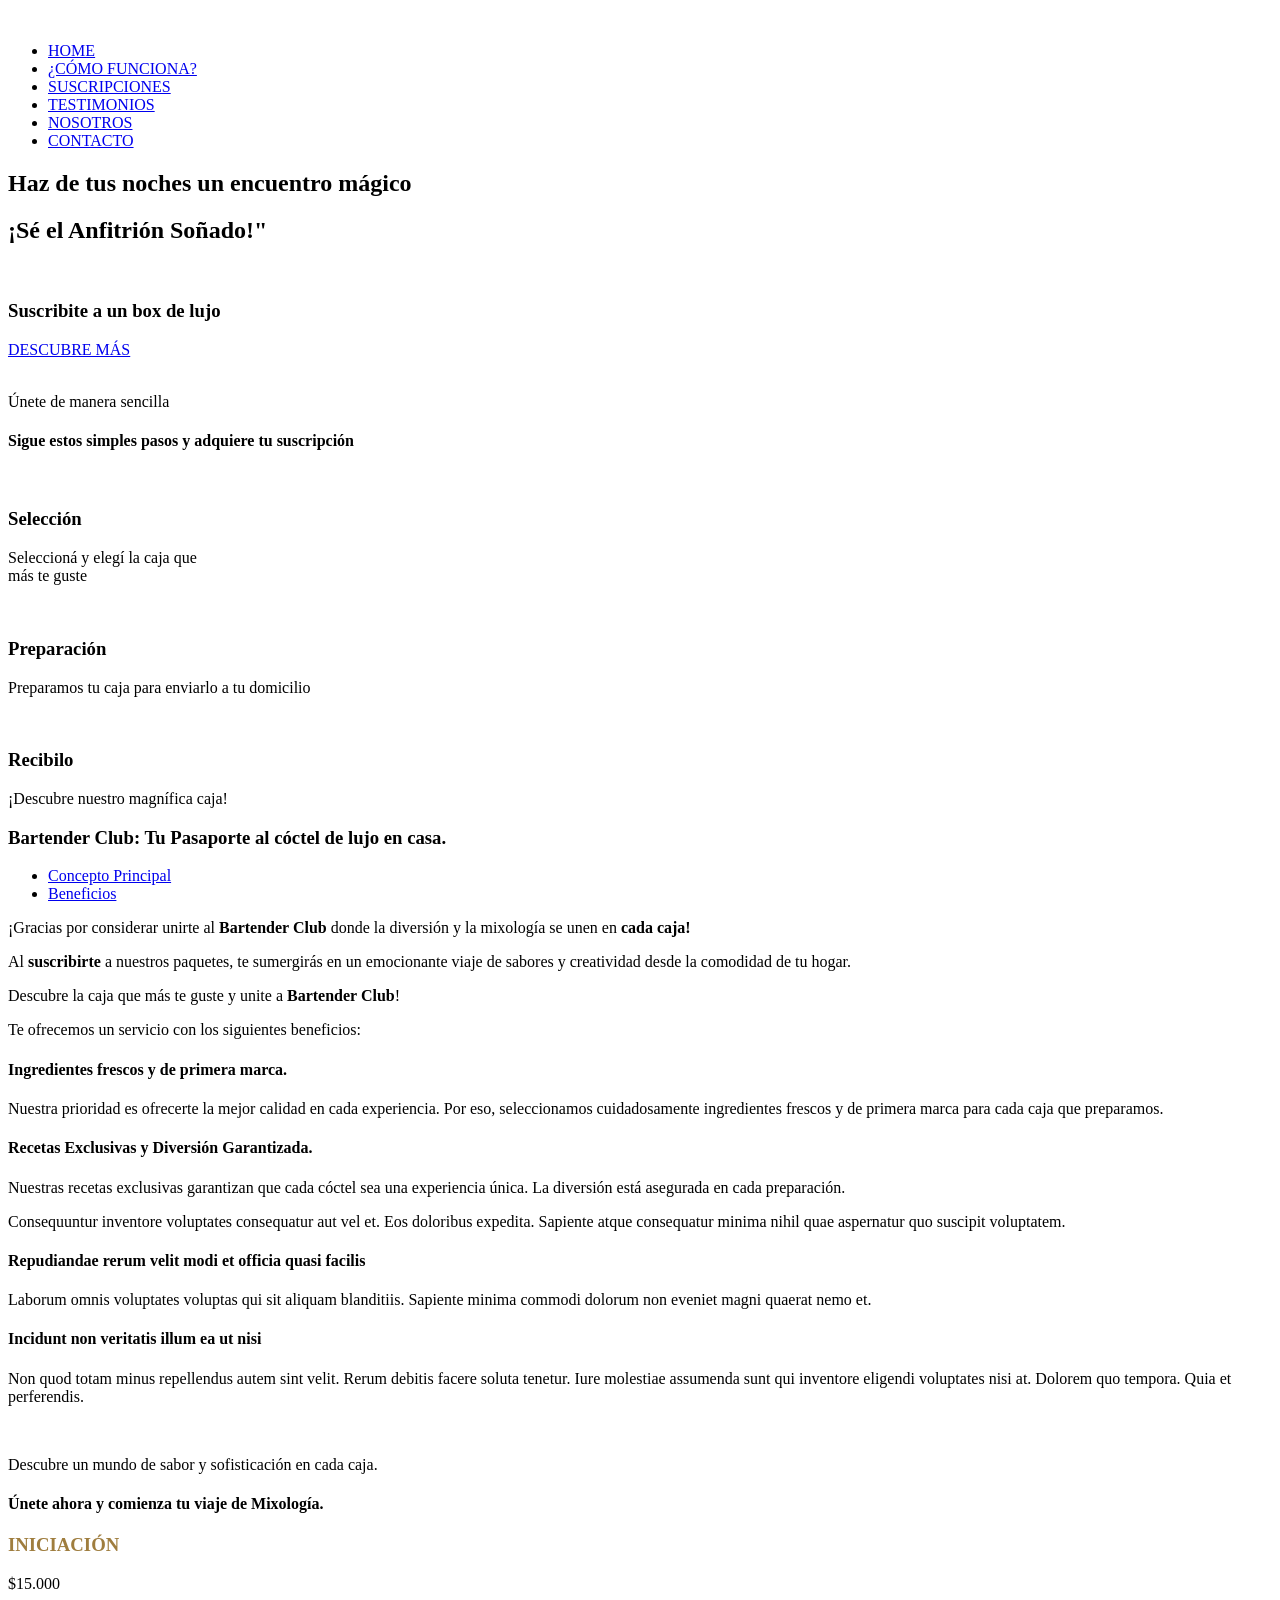
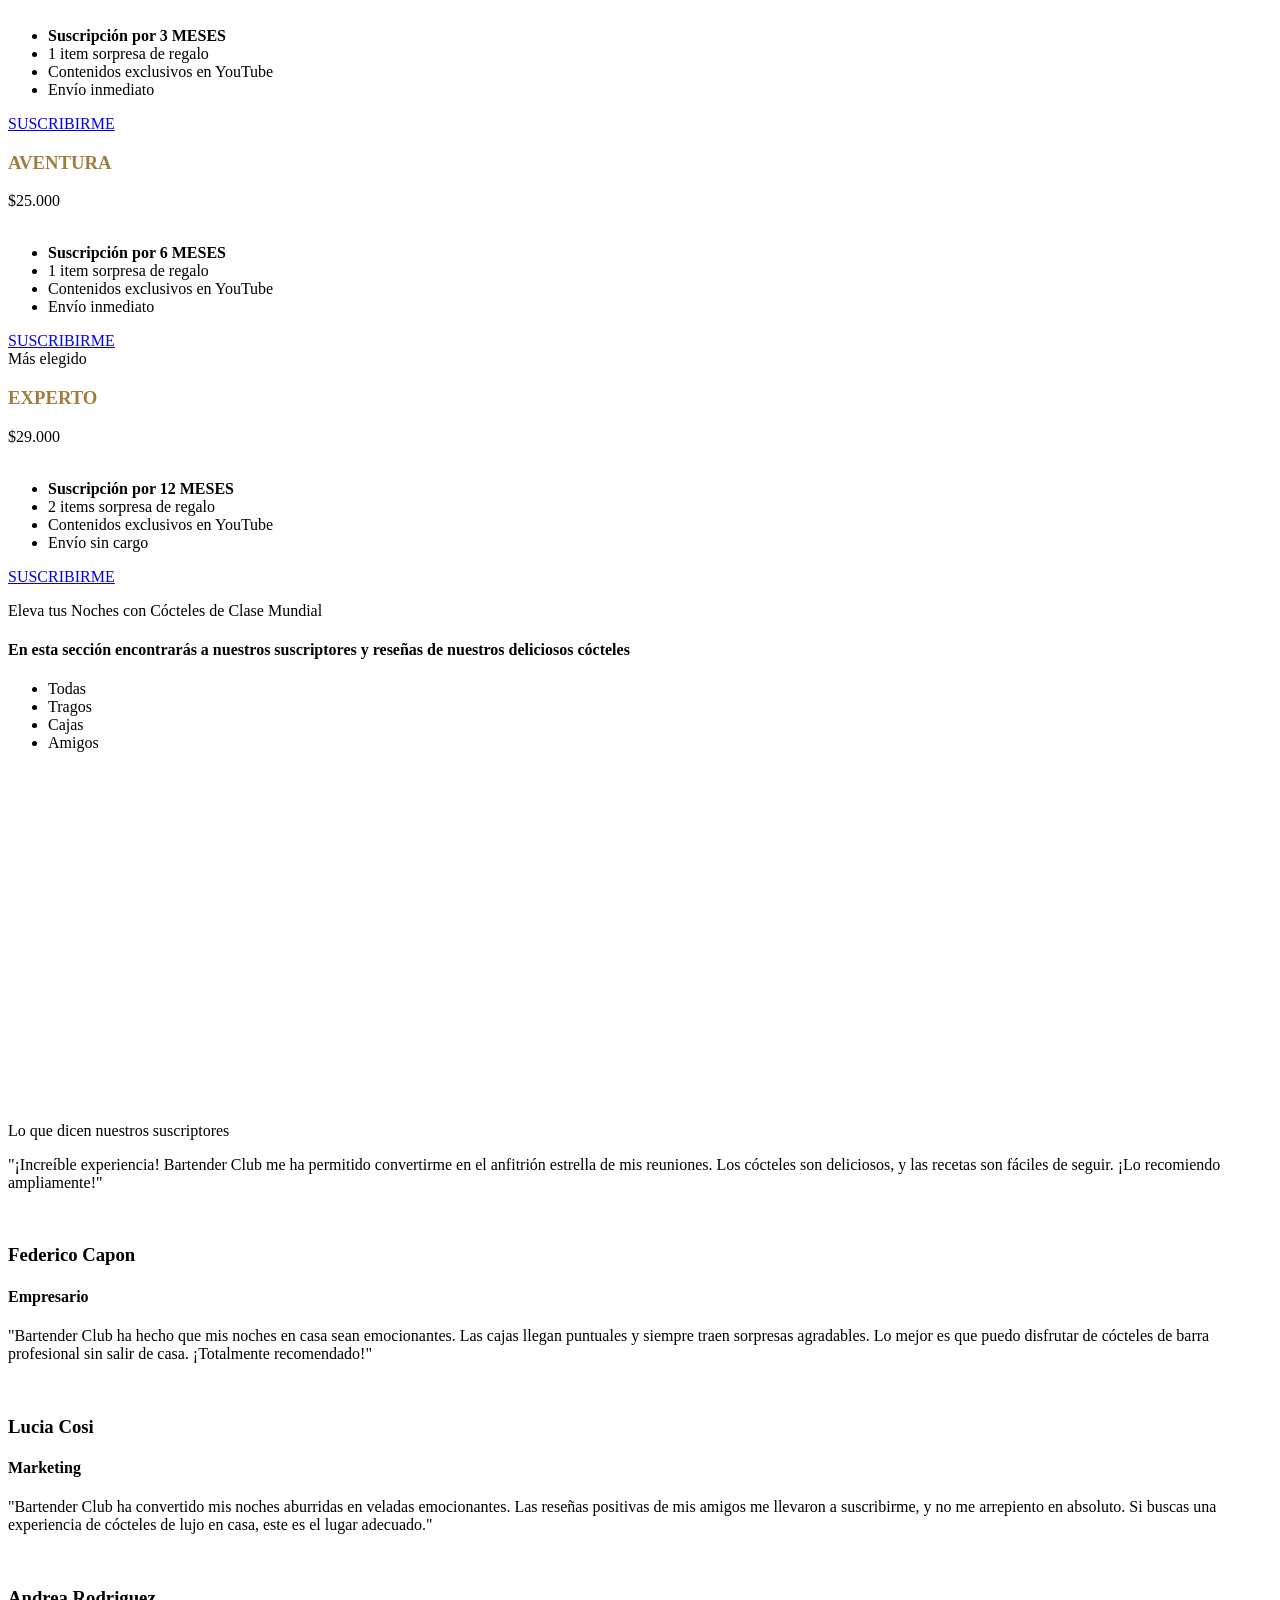
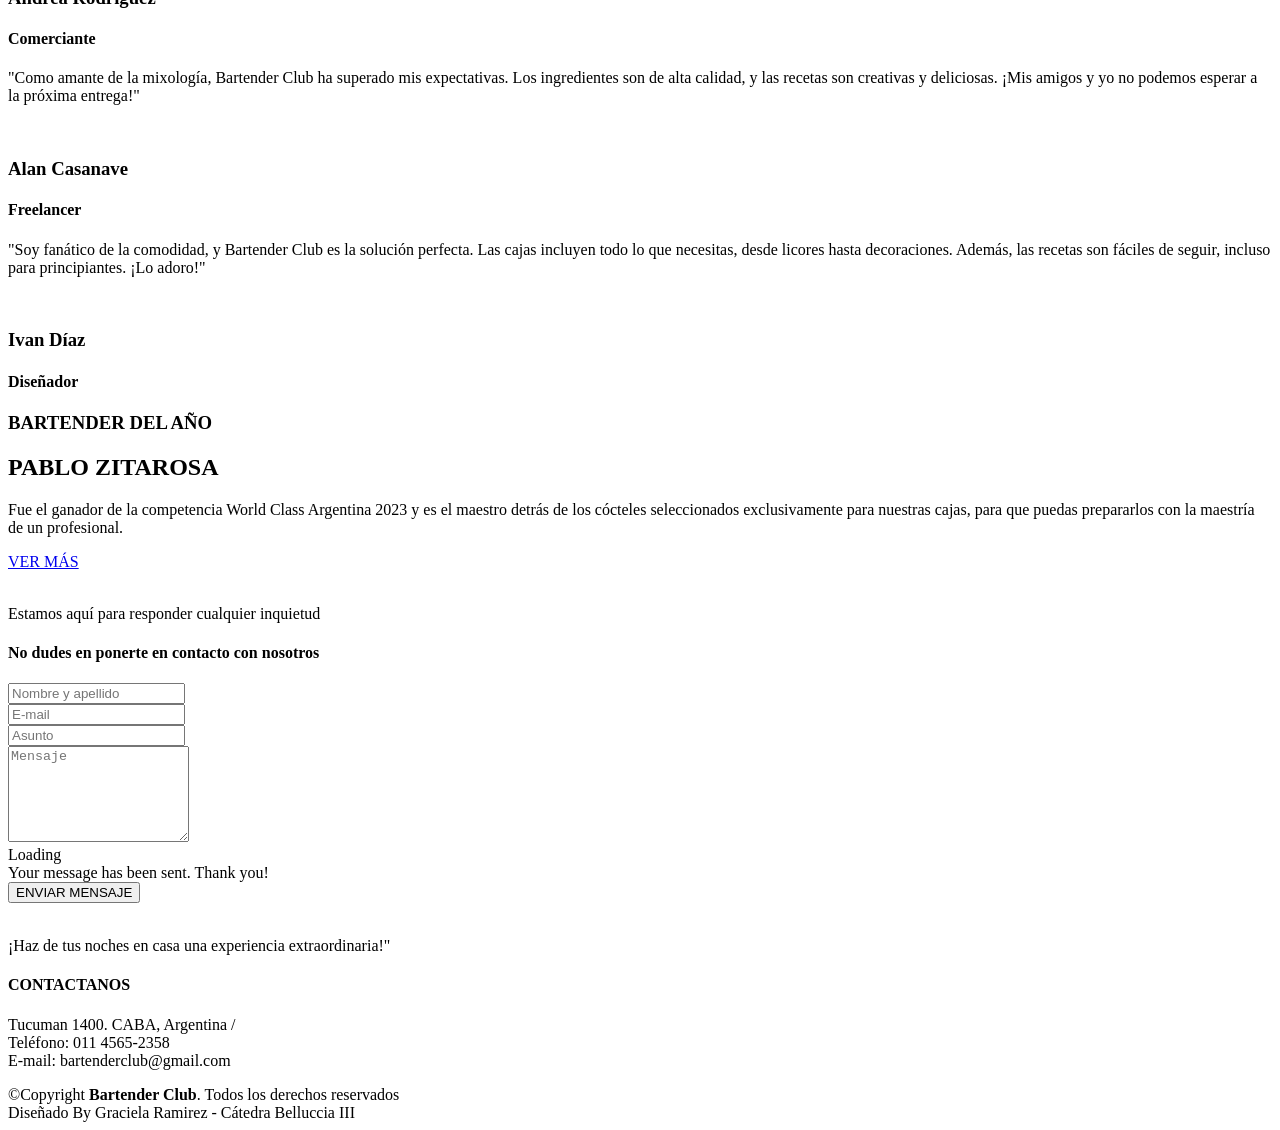
==== index.html @ 0c252881 "Add files via upload" ====
<!DOCTYPE html>
<html lang="en">
  <style>
    @import url('https://fonts.googleapis.com/css2?family=Russo+One&display=swap');
  </style>
<style>
  @import url('https://fonts.googleapis.com/css2?family=Bricolage+Grotesque:opsz@12..96&display=swap');
</style> 
<head>
  <meta charset="utf-8">
  <meta content="width=device-width, initial-scale=1.0" name="viewport">

  <title>Bartender Club</title>
  <meta content="" name="description">
  <meta content="" name="keywords">

  <!-- Favicons -->
  <link href="assets/img/favicon.png" rel="icon">
  <link href="assets/img/apple-touch-icon.png" rel="apple-touch-icon">

  <!-- Google Fonts -->
  <link rel="preconnect" href="https://fonts.googleapis.com">
  <link rel="preconnect" href="https://fonts.gstatic.com" crossorigin>
  <link href="https://fonts.googleapis.com/css2?family=Russo+One&display=swap" rel="stylesheet">

  <link rel="preconnect" href="https://fonts.googleapis.com">
<link rel="preconnect" href="https://fonts.gstatic.com" crossorigin>
<link href="https://fonts.googleapis.com/css2?family=Bricolage+Grotesque:opsz@12..96&display=swap" rel="stylesheet">

  <!-- Vendor CSS Files -->
  <link href="assets/vendor/aos/aos.css" rel="stylesheet">
  <link href="assets/vendor/bootstrap/css/bootstrap.min.css" rel="stylesheet">
  <link href="assets/vendor/bootstrap-icons/bootstrap-icons.css" rel="stylesheet">
  <link href="assets/vendor/glightbox/css/glightbox.min.css" rel="stylesheet">
  <link href="assets/vendor/remixicon/remixicon.css" rel="stylesheet">
  <link href="assets/vendor/swiper/swiper-bundle.min.css" rel="stylesheet">

  <!-- Template Main CSS File -->
  <link href="assets/css/style.css" rel="stylesheet">

  <!-- =======================================================
  * Template Name: FlexStart
  * Updated: Aug 30 2023 with Bootstrap v5.3.1
  * Template URL: https://bootstrapmade.com/flexstart-bootstrap-startup-template/
  * Author: BootstrapMade.com
  * License: https://bootstrapmade.com/license/
  ======================================================== -->
</head>

<body>

  <!-- ======= Header ======= -->
  <header id="header" class="header fixed-top">
    <div class="container-fluid container-xl d-flex align-items-center justify-content-between">

      <a href="index.html" class="logo d-flex align-items-center">
        <img src="assets/img/logo.png" alt="">
        
      </a>

      <nav id="navbar" class="navbar">
        <ul>
          <li><a class="nav-link scrollto active" href="#hero">HOME</a></li>
          <li><a class="nav-link scrollto" href="#values">¿CÓMO FUNCIONA?</a></li>
          <li><a href="blog.html">SUSCRIPCIONES</a></li>
          <li><a class="nav-link scrollto" href="#testimonials">TESTIMONIOS</a></li>
          <li><a class="nav-link scrollto" href="#about">NOSOTROS</a></li>
          
          <!--<li class="dropdown"><a href="#"><span>Drop Down</span> <i class="bi bi-chevron-down"></i></a>
            <ul>
              <li><a href="#">Drop Down 1</a></li>
              <li class="dropdown"><a href="#"><span>Deep Drop Down</span> <i class="bi bi-chevron-right"></i></a>
                <ul>
                  <li><a href="#">Deep Drop Down 1</a></li>
                  <li><a href="#">Deep Drop Down 2</a></li>
                  <li><a href="#">Deep Drop Down 3</a></li>
                  <li><a href="#">Deep Drop Down 4</a></li>
                  <li><a href="#">Deep Drop Down 5</a></li>
                </ul>
              </li>
              <li><a href="#">Drop Down 2</a></li>
              <li><a href="#">Drop Down 3</a></li>
              <li><a href="#">Drop Down 4</a></li>
            </ul>
          </li>

          <li class="dropdown megamenu"><a href="#"><span>Mega Menu</span> <i class="bi bi-chevron-down"></i></a>
            <ul>
              <li>
                <a href="#">Column 1 link 1</a>
                <a href="#">Column 1 link 2</a>
                <a href="#">Column 1 link 3</a>
              </li>
              <li>
                <a href="#">Column 2 link 1</a>
                <a href="#">Column 2 link 2</a>
                <a href="#">Column 3 link 3</a>
              </li>
              <li>
                <a href="#">Column 3 link 1</a>
                <a href="#">Column 3 link 2</a>
                <a href="#">Column 3 link 3</a>
              </li>
              <li>
                <a href="#">Column 4 link 1</a>
                <a href="#">Column 4 link 2</a>
                <a href="#">Column 4 link 3</a>
              </li>
            </ul>
          </li>
-->
          <li><a class="nav-link scrollto" href="#contact">CONTACTO</a></li>
          <!-- <li><a class="getstarted scrollto" href="#about">Get Started</a></li>-->
        </ul>
        <i class="bi bi-list mobile-nav-toggle"></i>
      </nav><!-- .navbar -->

    </div>
  </header><!-- End Header -->

  <!-- ======= Hero Section ======= -->
  <section id="hero" class="hero d-flex align-items-center">

    <div class="container">
      <div class="row">
        <div class="col-lg-6 d-flex flex-column justify-content-center">
          <h1 data-aos="fade-up" class="titulo-hero">Haz de tus noches un encuentro mágico</h1>
          <h2 data-aos="fade-up" class= "segundo" data-aos-delay="400">¡Sé el Anfitrión Soñado!"</h2> <br/>
           <h3 data-aos="fade-up" class= "segundo" data-aos-delay="400">Suscribite a un box de lujo</h3>
          <div data-aos="fade-up" data-aos-delay="600">
            <div class="text-center text-lg-start">
              <a href="blog.html" class="btn-get-started scrollto d-inline-flex align-items-center justify-content-center align-self-center">
                <span>DESCUBRE MÁS</span>
                <i class="bi bi-arrow-right"></i>
              </a>
            </div>
          </div>
        </div>
        <div class="col-lg-6 hero-img" data-aos="zoom-out" data-aos-delay="200">
          <img src="assets/img/hero-img.png" class="img-fluid" alt="">
        </div>
      </div>
    </div>

  </section><!-- End Hero -->

  <main id="main">
    <!-- ======= Values Section ======= -->
    <section id="values" class="values">

      <div class="container" data-aos="fade-up">

        <header class="section-header">
          <!--<h2>Our Values</h2>-->
          <p>Únete de manera sencilla</p>
          <h4>
              Sigue estos simples pasos y adquiere tu suscripción
          </h4>
        </header>

        <div class="row">

          <div class="col-lg-4" data-aos="fade-up" data-aos-delay="200">
            <div class="box">
              <img src="assets/img/suscripcion2.svg" class="img-fluid" alt="">
              <h3>Selección</h3>
              <p>Seleccioná y elegí la caja que <br/> más te guste</p>
            </div>
          </div>

          <div class="col-lg-4 mt-4 mt-lg-0" data-aos="fade-up" data-aos-delay="400">
            <div class="box">
              <img src="assets/img/envio1.svg" class="img-fluid" alt="">
              <h3>Preparación</h3>
              <p>Preparamos tu caja para enviarlo a tu domicilio</p>
          
            </div>
          </div>

          <div class="col-lg-4 mt-4 mt-lg-0" data-aos="fade-up" data-aos-delay="600">
            <div class="box">
              <img src="assets/img/regalo1.svg" class="img-fluid" alt="">
              <h3>Recibilo</h3>
              <p>¡Descubre nuestro magnífica caja!</p>
            </div>
          </div>

        </div>

      </div>

    </section><!-- End Values Section -->

 <!-- ======= Features Section ======= -->
 <section id="features" class="features">

  <div class="container" data-aos="fade-up">
<!--
    <header class="section-header">
      <h2>Features</h2>
      <p>Laboriosam et omnis fuga quis dolor direda fara</p>
    </header>

    <div class="row">

      <div class="col-lg-6">
        <img src="assets/img/features.png" class="img-fluid" alt="">
      </div>

      <div class="col-lg-6 mt-5 mt-lg-0 d-flex">
        <div class="row align-self-center gy-4">

          <div class="col-md-6" data-aos="zoom-out" data-aos-delay="200">
            <div class="feature-box d-flex align-items-center">
              <i class="bi bi-check"></i>
              <h3>Eos aspernatur rem</h3>
            </div>
          </div>

          <div class="col-md-6" data-aos="zoom-out" data-aos-delay="300">
            <div class="feature-box d-flex align-items-center">
              <i class="bi bi-check"></i>
              <h3>Facilis neque ipsa</h3>
            </div>
          </div>

          <div class="col-md-6" data-aos="zoom-out" data-aos-delay="400">
            <div class="feature-box d-flex align-items-center">
              <i class="bi bi-check"></i>
              <h3>Volup amet voluptas</h3>
            </div>
          </div>

          <div class="col-md-6" data-aos="zoom-out" data-aos-delay="500">
            <div class="feature-box d-flex align-items-center">
              <i class="bi bi-check"></i>
              <h3>Rerum omnis sint</h3>
            </div>
          </div>

          <div class="col-md-6" data-aos="zoom-out" data-aos-delay="600">
            <div class="feature-box d-flex align-items-center">
              <i class="bi bi-check"></i>
              <h3>Alias possimus</h3>
            </div>
          </div>

          <div class="col-md-6" data-aos="zoom-out" data-aos-delay="700">
            <div class="feature-box d-flex align-items-center">
              <i class="bi bi-check"></i>
              <h3>Repellendus mollitia</h3>
            </div>
          </div>

        </div>
      </div>

    </div> / row -->
  
    <!-- Feature Tabs -->
    <div class="row feture-tabs" data-aos="fade-up">
      <div class="col-lg-6">
        <div class="otro"><h3>Bartender Club: Tu Pasaporte al cóctel de lujo en casa.</h3></div>

        <!-- Tabs -->
        <ul class="nav nav-pills mb-3">
          <li>
            <a class="nav-link active" data-bs-toggle="pill" href="#tab1">Concepto Principal</a>
          </li>
          <li>
            <a class="nav-link" data-bs-toggle="pill" href="#tab2">Beneficios</a>
          </li>
          <!--
          <li>
            <a class="nav-link" data-bs-toggle="pill" href="#tab3">Corrupti</a>
          </li>
          -->
        </ul><!-- End Tabs -->

        <!-- Tab Content -->
        <div class="tab-content">

          <div class="tab-pane fade show active" id="tab1">
            <p>¡Gracias por considerar unirte al <strong>Bartender Club</strong> donde la diversión y la mixología se unen en <strong>cada caja!</strong> </p>
            <div class="d-flex align-items-center mb-2">
             <!-- <i class="bi bi-check2"></i>-->
             <!-- <h4>Repudiandae rerum velit modi et officia quasi facilis</h4>-->
            </div>
            <p>Al <strong>suscribirte</strong> a nuestros paquetes, te sumergirás en un emocionante viaje de sabores y creatividad desde la comodidad de tu hogar. 
            <div class="d-flex align-items-center mb-2">
             <!-- <i class="bi bi-check2"></i>-->
             <!-- <h4>Repudiandae rerum velit modi et officia quasi facilis</h4>-->
            </div>    
                <p>Descubre la caja que más te guste y unite a <strong>Bartender Club</strong>!</p>
            <div class="d-flex align-items-center mb-2">
             <!-- <i class="bi bi-check2"></i>-->
              <!-- <h4>Incidunt non veritatis illum ea ut nisi</h4>-->
            </div>
           <!-- <p>Non quod totam minus repellendus autem sint velit. Rerum debitis facere soluta tenetur. Iure molestiae assumenda sunt qui inventore eligendi voluptates nisi at. Dolorem quo tempora. Quia et perferendis.</p>-->
          </div><!-- End Tab 1 Content -->

          <div class="tab-pane fade show" id="tab2">
            <p>Te ofrecemos un servicio con los siguientes beneficios:</p>
            <div class="d-flex align-items-center mb-2">
              <i class="bi bi-check2"></i>
              <h4>Ingredientes frescos y de primera marca.</h4>
            </div>
            <p>Nuestra prioridad es ofrecerte la mejor calidad en cada experiencia. Por eso, seleccionamos cuidadosamente ingredientes frescos y de primera marca para cada caja que preparamos. </p>
            <div class="d-flex align-items-center mb-2">
              <i class="bi bi-check2"></i>
              <h4>Recetas Exclusivas y Diversión Garantizada.</h4>
            </div>
            <p>Nuestras recetas exclusivas garantizan que cada cóctel sea una experiencia única. La diversión está asegurada en cada preparación.</p>
          </div><!-- End Tab 2 Content -->

          <div class="tab-pane fade show" id="tab3">
            <p>Consequuntur inventore voluptates consequatur aut vel et. Eos doloribus expedita. Sapiente atque consequatur minima nihil quae aspernatur quo suscipit voluptatem.</p>
            <div class="d-flex align-items-center mb-2">
              <i class="bi bi-check2"></i>
              <h4>Repudiandae rerum velit modi et officia quasi facilis</h4>
            </div>
            <p>Laborum omnis voluptates voluptas qui sit aliquam blanditiis. Sapiente minima commodi dolorum non eveniet magni quaerat nemo et.</p>
            <div class="d-flex align-items-center mb-2">
              <i class="bi bi-check2"></i>
              <h4>Incidunt non veritatis illum ea ut nisi</h4>
            </div>
            <p>Non quod totam minus repellendus autem sint velit. Rerum debitis facere soluta tenetur. Iure molestiae assumenda sunt qui inventore eligendi voluptates nisi at. Dolorem quo tempora. Quia et perferendis.</p>
          </div><!-- End Tab 3 Content -->

        </div>

      </div>

      <div class="col-lg-6">
        <img src="assets/img/features-2.png" class="img-fluid" alt="">
      </div>

    </div><!-- End Feature Tabs -->

    <!-- Feature Icons -->
     <!--
    
    <div class="row feature-icons" data-aos="fade-up">
      <h3>Ratione mollitia eos ab laudantium rerum beatae quo</h3>

      <div class="row">

        <div class="col-xl-4 text-center" data-aos="fade-right" data-aos-delay="100">
          <img src="assets/img/features-3.png" class="img-fluid p-4" alt="">
        </div>

        <div class="col-xl-8 d-flex content">
          <div class="row align-self-center gy-4">

            <div class="col-md-6 icon-box" data-aos="fade-up">
              <i class="ri-line-chart-line"></i>
              <div>
                <h4>Corporis voluptates sit</h4>
                <p>Consequuntur sunt aut quasi enim aliquam quae harum pariatur laboris nisi ut aliquip</p>
              </div>
            </div>

            <div class="col-md-6 icon-box" data-aos="fade-up" data-aos-delay="100">
              <i class="ri-stack-line"></i>
              <div>
                <h4>Ullamco laboris nisi</h4>
                <p>Excepteur sint occaecat cupidatat non proident, sunt in culpa qui officia deserunt</p>
              </div>
            </div>

            <div class="col-md-6 icon-box" data-aos="fade-up" data-aos-delay="200">
              <i class="ri-brush-4-line"></i>
              <div>
                <h4>Labore consequatur</h4>
                <p>Aut suscipit aut cum nemo deleniti aut omnis. Doloribus ut maiores omnis facere</p>
              </div>
            </div>

            <div class="col-md-6 icon-box" data-aos="fade-up" data-aos-delay="300">
              <i class="ri-magic-line"></i>
              <div>
                <h4>Beatae veritatis</h4>
                <p>Expedita veritatis consequuntur nihil tempore laudantium vitae denat pacta</p>
              </div>
            </div>

            <div class="col-md-6 icon-box" data-aos="fade-up" data-aos-delay="400">
              <i class="ri-command-line"></i>
              <div>
                <h4>Molestiae dolor</h4>
                <p>Et fuga et deserunt et enim. Dolorem architecto ratione tensa raptor marte</p>
              </div>
            </div>

            <div class="col-md-6 icon-box" data-aos="fade-up" data-aos-delay="500">
              <i class="ri-radar-line"></i>
              <div>
                <h4>Explicabo consectetur</h4>
                <p>Est autem dicta beatae suscipit. Sint veritatis et sit quasi ab aut inventore</p>
              </div>
            </div>

          </div>
        </div>

      </div>
-->
    </div><!-- End Feature Icons -->

  </div>

</section><!-- End Features Section -->


    <!-- ======= Counts Section ======= -->
    <!-- 
    <section id="counts" class="counts">
      <div class="container" data-aos="fade-up">

        <div class="row gy-4">

          <div class="col-lg-3 col-md-6">
            <div class="count-box">
              <i class="bi bi-emoji-smile"></i>
              <div>
                <span data-purecounter-start="0" data-purecounter-end="232" data-purecounter-duration="1" class="purecounter"></span>
                <p>Happy Clients</p>
              </div>
            </div>
          </div>

          <div class="col-lg-3 col-md-6">
            <div class="count-box">
              <i class="bi bi-journal-richtext" style="color: #ee6c20;"></i>
              <div>
                <span data-purecounter-start="0" data-purecounter-end="521" data-purecounter-duration="1" class="purecounter"></span>
                <p>Projects</p>
              </div>
            </div>
          </div>

          <div class="col-lg-3 col-md-6">
            <div class="count-box">
              <i class="bi bi-headset" style="color: #15be56;"></i>
              <div>
                <span data-purecounter-start="0" data-purecounter-end="1463" data-purecounter-duration="1" class="purecounter"></span>
                <p>Hours Of Support</p>
              </div>
            </div>
          </div>

          <div class="col-lg-3 col-md-6">
            <div class="count-box">
              <i class="bi bi-people" style="color: #bb0852;"></i>
              <div>
                <span data-purecounter-start="0" data-purecounter-end="15" data-purecounter-duration="1" class="purecounter"></span>
                <p>Hard Workers</p>
              </div>
            </div>
          </div>

        </div>

      </div>
      -->
    </section><!-- End Counts Section -->

   
    <!-- ======= Services Section ======= -->
    <!-- 
    <section id="services" class="services">

      <div class="container" data-aos="fade-up">

        <header class="section-header">
          <h2>Services</h2>
          <p>Veritatis et dolores facere numquam et praesentium</p>
        </header>

        <div class="row gy-4">

          <div class="col-lg-4 col-md-6" data-aos="fade-up" data-aos-delay="200">
            <div class="service-box blue">
              <i class="ri-discuss-line icon"></i>
              <h3>Nesciunt Mete</h3>
              <p>Provident nihil minus qui consequatur non omnis maiores. Eos accusantium minus dolores iure perferendis tempore et consequatur.</p>
              <a href="#" class="read-more"><span>Read More</span> <i class="bi bi-arrow-right"></i></a>
            </div>
          </div>

          <div class="col-lg-4 col-md-6" data-aos="fade-up" data-aos-delay="300">
            <div class="service-box orange">
              <i class="ri-discuss-line icon"></i>
              <h3>Eosle Commodi</h3>
              <p>Ut autem aut autem non a. Sint sint sit facilis nam iusto sint. Libero corrupti neque eum hic non ut nesciunt dolorem.</p>
              <a href="#" class="read-more"><span>Read More</span> <i class="bi bi-arrow-right"></i></a>
            </div>
          </div>

          <div class="col-lg-4 col-md-6" data-aos="fade-up" data-aos-delay="400">
            <div class="service-box green">
              <i class="ri-discuss-line icon"></i>
              <h3>Ledo Markt</h3>
              <p>Ut excepturi voluptatem nisi sed. Quidem fuga consequatur. Minus ea aut. Vel qui id voluptas adipisci eos earum corrupti.</p>
              <a href="#" class="read-more"><span>Read More</span> <i class="bi bi-arrow-right"></i></a>
            </div>
          </div>

          <div class="col-lg-4 col-md-6" data-aos="fade-up" data-aos-delay="500">
            <div class="service-box red">
              <i class="ri-discuss-line icon"></i>
              <h3>Asperiores Commodi</h3>
              <p>Non et temporibus minus omnis sed dolor esse consequatur. Cupiditate sed error ea fuga sit provident adipisci neque.</p>
              <a href="#" class="read-more"><span>Read More</span> <i class="bi bi-arrow-right"></i></a>
            </div>
          </div>

          <div class="col-lg-4 col-md-6" data-aos="fade-up" data-aos-delay="600">
            <div class="service-box purple">
              <i class="ri-discuss-line icon"></i>
              <h3>Velit Doloremque.</h3>
              <p>Cumque et suscipit saepe. Est maiores autem enim facilis ut aut ipsam corporis aut. Sed animi at autem alias eius labore.</p>
              <a href="#" class="read-more"><span>Read More</span> <i class="bi bi-arrow-right"></i></a>
            </div>
          </div>

          <div class="col-lg-4 col-md-6" data-aos="fade-up" data-aos-delay="700">
            <div class="service-box pink">
              <i class="ri-discuss-line icon"></i>
              <h3>Dolori Architecto</h3>
              <p>Hic molestias ea quibusdam eos. Fugiat enim doloremque aut neque non et debitis iure. Corrupti recusandae ducimus enim.</p>
              <a href="#" class="read-more"><span>Read More</span> <i class="bi bi-arrow-right"></i></a>
            </div>
          </div>

        </div>

      </div>

    </section>
    -->
    <!-- End Services Section -->

    <!-- ======= Pricing Section ======= -->
    <section id="pricing" class="pricing"style= flex>

      <div class="container" data-aos="fade-up">

        <header class="section-header">
          <!--<h2>Pricing</h2>-->
      
          <p>Descubre un mundo de sabor y sofisticación en cada caja.</p>
        
          <h4>
            Únete ahora y comienza tu viaje de Mixología.
          </h4>
        </header>

        <div class="row gy-3" data-aos="fade-left">
          <div class="col-lg-12 d-flex justify-content-center" >
<!--
          <div class="col-lg-3 col-md-6" data-aos="zoom-in" data-aos-delay="100">
            <div class="box">
              <h3 style="color: #07d5c0;">Free Plan</h3>
              <div class="price"><sup>$</sup>0<span> / mo</span></div>
              <img src="assets/img/pricing-free.png" class="img-fluid" alt="">
              <ul>
                <li>Aida dere</li>
                <li>Nec feugiat nisl</li>
                <li>Nulla at volutpat dola</li>
                <li class="na">Pharetra massa</li>
                <li class="na">Massa ultricies mi</li>
              </ul>
              <a href="#" class="btn-buy">Buy Now</a>
            </div>
          </div>

       -->

          <div class="col-lg-3 col-md-6" data-aos="zoom-in" data-aos-delay="300">
            <div class="box">
              <h3 style="color: #9f7d3e;">INICIACIÓN</h3>
              <div class="price"></sup> $15.000</div>
              <img src="assets/img/pricing-business.png" class="img-fluid" alt="">
              <ul>
                 <!--<li>5 PRENDAS</li>-->
                <li><strong>Suscripción por 3 MESES</strong></li>
                <li class="na">1 item sorpresa de regalo</li>
                <li class="na">Contenidos exclusivos en YouTube </li>
                <li>Envío inmediato</li>
                <!--<li>Pharetra massa</li>
                <li>Massa ultricies mi</li>-->
              </ul>
              <a href="blog.html" class="btn-buy">SUSCRIBIRME</a>
            </div>
          </div>

          <div class="col-lg-3 col-md-6" data-aos="zoom-in" data-aos-delay="400">
            <div class="box">
              <h3 style="color: #9f7d3e;">AVENTURA</h3>
              <div class="price"></sup> $25.000</div>
              <img src="assets/img/pricing-ultimate.png" class="img-fluid" alt="">
              <ul>
                <!--<li>8 PRENDAS</li>-->
                <li><strong>Suscripción por 6 MESES</strong></li>
                <li> 1 item sorpresa de regalo</li>
                <li>Contenidos exclusivos en YouTube</li>
                <li>Envío inmediato</li>
                
              </ul>
              <a href="blog.html"  class="btn-buy">SUSCRIBIRME</a>
            </div>
          </div>

          <div class="col-lg-3 col-md-6" data-aos="zoom-in" data-aos-delay="200">
            <div class="box">
              <span class="featured">Más elegido</span>
              <h3 style="color: #9f7d3e;">EXPERTO</h3>
              <div class="price"></sup> $29.000</div>
              <img src="assets/img/pricing-starter.png" class="img-fluid" alt="">
              <ul>
                <!--<li>12 PRENDAS</li>-->
                <li><strong>Suscripción por 12 MESES</strong></li>
                <li>2 items sorpresa de regalo</li>
                <li>Contenidos exclusivos en YouTube</li>
                <li class= >Envío sin cargo</li>
              </ul>
              <a href="blog.html"  class="btn-buy">SUSCRIBIRME</a>
            </div>
          </div>
          <div class="fin">
        </div>

      </div>

    </section><!-- End Pricing Section -->

    <!-- ======= F.A.Q Section ======= -->
   <!-- 
    <section id="faq" class="faq">
    
      <div class="container" data-aos="fade-up">

        <header class="section-header">
          <h2>F.A.Q</h2>
          <p>Frequently Asked Questions</p>
        </header>
      
        <div class="row">
          <div class="col-lg-6">
            -->
            <!-- F.A.Q List 1-->
            <!--
            <div class="accordion accordion-flush" id="faqlist1">
              <div class="accordion-item">
                <h2 class="accordion-header">
                  <button class="accordion-button collapsed" type="button" data-bs-toggle="collapse" data-bs-target="#faq-content-1">
                    Non consectetur a erat nam at lectus urna duis?
                  </button>
                </h2>
                <div id="faq-content-1" class="accordion-collapse collapse" data-bs-parent="#faqlist1">
                  <div class="accordion-body">
                    Feugiat pretium nibh ipsum consequat. Tempus iaculis urna id volutpat lacus laoreet non curabitur gravida. Venenatis lectus magna fringilla urna porttitor rhoncus dolor purus non.
                  </div>
                </div>
              </div>

              <div class="accordion-item">
                <h2 class="accordion-header">
                  <button class="accordion-button collapsed" type="button" data-bs-toggle="collapse" data-bs-target="#faq-content-2">
                    Feugiat scelerisque varius morbi enim nunc faucibus a pellentesque?
                  </button>
                </h2>
                <div id="faq-content-2" class="accordion-collapse collapse" data-bs-parent="#faqlist1">
                  <div class="accordion-body">
                    Dolor sit amet consectetur adipiscing elit pellentesque habitant morbi. Id interdum velit laoreet id donec ultrices. Fringilla phasellus faucibus scelerisque eleifend donec pretium. Est pellentesque elit ullamcorper dignissim. Mauris ultrices eros in cursus turpis massa tincidunt dui.
                  </div>
                </div>
              </div>

              <div class="accordion-item">
                <h2 class="accordion-header">
                  <button class="accordion-button collapsed" type="button" data-bs-toggle="collapse" data-bs-target="#faq-content-3">
                    Dolor sit amet consectetur adipiscing elit pellentesque habitant morbi?
                  </button>
                </h2>
                <div id="faq-content-3" class="accordion-collapse collapse" data-bs-parent="#faqlist1">
                  <div class="accordion-body">
                    Eleifend mi in nulla posuere sollicitudin aliquam ultrices sagittis orci. Faucibus pulvinar elementum integer enim. Sem nulla pharetra diam sit amet nisl suscipit. Rutrum tellus pellentesque eu tincidunt. Lectus urna duis convallis convallis tellus. Urna molestie at elementum eu facilisis sed odio morbi quis
                  </div>
                </div>
              </div>

            </div>
          </div>

          <div class="col-lg-6">
-->
            <!-- F.A.Q List 2-->
            <!--
            <div class="accordion accordion-flush" id="faqlist2">

              <div class="accordion-item">
                <h2 class="accordion-header">
                  <button class="accordion-button collapsed" type="button" data-bs-toggle="collapse" data-bs-target="#faq2-content-1">
                    Ac odio tempor orci dapibus. Aliquam eleifend mi in nulla?
                  </button>
                </h2>
                <div id="faq2-content-1" class="accordion-collapse collapse" data-bs-parent="#faqlist2">
                  <div class="accordion-body">
                    Dolor sit amet consectetur adipiscing elit pellentesque habitant morbi. Id interdum velit laoreet id donec ultrices. Fringilla phasellus faucibus scelerisque eleifend donec pretium. Est pellentesque elit ullamcorper dignissim. Mauris ultrices eros in cursus turpis massa tincidunt dui.
                  </div>
                </div>
              </div>

              <div class="accordion-item">
                <h2 class="accordion-header">
                  <button class="accordion-button collapsed" type="button" data-bs-toggle="collapse" data-bs-target="#faq2-content-2">
                    Tempus quam pellentesque nec nam aliquam sem et tortor consequat?
                  </button>
                </h2>
                <div id="faq2-content-2" class="accordion-collapse collapse" data-bs-parent="#faqlist2">
                  <div class="accordion-body">
                    Molestie a iaculis at erat pellentesque adipiscing commodo. Dignissim suspendisse in est ante in. Nunc vel risus commodo viverra maecenas accumsan. Sit amet nisl suscipit adipiscing bibendum est. Purus gravida quis blandit turpis cursus in
                  </div>
                </div>
              </div>

              <div class="accordion-item">
                <h2 class="accordion-header">
                  <button class="accordion-button collapsed" type="button" data-bs-toggle="collapse" data-bs-target="#faq2-content-3">
                    Varius vel pharetra vel turpis nunc eget lorem dolor?
                  </button>
                </h2>
                <div id="faq2-content-3" class="accordion-collapse collapse" data-bs-parent="#faqlist2">
                  <div class="accordion-body">
                    Laoreet sit amet cursus sit amet dictum sit amet justo. Mauris vitae ultricies leo integer malesuada nunc vel. Tincidunt eget nullam non nisi est sit amet. Turpis nunc eget lorem dolor sed. Ut venenatis tellus in metus vulputate eu scelerisque. Pellentesque diam volutpat commodo sed egestas egestas fringilla phasellus faucibus. Nibh tellus molestie nunc non blandit massa enim nec.
                  </div>
                </div>
              </div>

            </div>
          </div>

        </div>

      </div>
-->    

   </section><!-- End F.A.Q Section -->
    <!-- ======= Portfolio Section ======= -->
    <section id="portfolio" class="portfolio">

      <div class="container" data-aos="fade-up">

        <header class="section-header">
          <!--<h2>Portfolio</h2>-->
          <p>Eleva tus Noches con Cócteles de Clase Mundial</p>
          <h4>
            En esta sección encontrarás a nuestros suscriptores y reseñas de nuestros deliciosos cócteles
          </h4>
        </header>

        <div class="row" data-aos="fade-up" data-aos-delay="100">
          <div class="col-lg-12 d-flex justify-content-center">
            <ul id="portfolio-flters">
              <li data-filter="*" class="filter-active">Todas</li>
              <li data-filter=".filter-app">Tragos</li>
              <li data-filter=".filter-card">Cajas</li>
              <li data-filter=".filter-web">Amigos</li>
            </ul>
          </div>
        </div>

        <div class="row gy-4 portfolio-container" data-aos="fade-up" data-aos-delay="200">

          <div class="col-lg-4 col-md-6 portfolio-item filter-app">
            <div class="portfolio-wrap">
              <img src="assets/img/portfolio/portfolio-1.png" class="img-fluid" alt="">
              <div class="portfolio-info">
                <h4></h4>
                <p></p>
                <div class="portfolio-links">
                   <a href="assets/img/portfolio/portfolio-1.png" data-gallery="portfolioGallery" class="portfokio-lightbox" ><i class="bi bi-plus"></i></a>
                  <!--<a href="portfolio-details.html" title="More Details"><i class="bi bi-link"></i></a>-->
                </div>
              </div>
            </div>
          </div>

          <div class="col-lg-4 col-md-6 portfolio-item filter-web">
            <div class="portfolio-wrap">
              <img src="assets/img/portfolio/portfolio-2.png" class="img-fluid" alt="">
              <div class="portfolio-info">
                <h4></h4>
                <p></p>
                <div class="portfolio-links">
                  <a href="assets/img/portfolio/portfolio-2.png" data-gallery="portfolioGallery" class="portfokio-lightbox" ><i class="bi bi-plus"></i></a>
                  <!--<a href="portfolio-details.html" title="More Details"><i class="bi bi-link"></i></a>-->
                </div>
              </div>
            </div>
          </div>

          <div class="col-lg-4 col-md-6 portfolio-item filter-app">
            <div class="portfolio-wrap">
              <img src="assets/img/portfolio/portfolio-3.png" class="img-fluid" alt="">
              <div class="portfolio-info">
                <h4></h4>
                <p></p>
                <div class="portfolio-links">
                  <a href="assets/img/portfolio/portfolio-3.png" data-gallery="portfolioGallery" class="portfokio-lightbox" ><i class="bi bi-plus"></i></a>
                   <!--<a href="portfolio-details.html" title="More Details"><i class="bi bi-link"></i></a>-->
                </div>
              </div>
            </div>
          </div>

          <div class="col-lg-4 col-md-6 portfolio-item filter-card">
            <div class="portfolio-wrap">
              <img src="assets/img/portfolio/portfolio-4.png" class="img-fluid" alt="">
              <div class="portfolio-info">
                <h4></h4>
                <p></p>
                <div class="portfolio-links">
                  <a href="assets/img/portfolio/portfolio-4.png" data-gallery="portfolioGallery" class="portfokio-lightbox" ><i class="bi bi-plus"></i></a>
                  <!--<a href="portfolio-details.html" title="More Details"><i class="bi bi-link"></i></a>-->
                </div>
              </div>
            </div>
          </div>

          <div class="col-lg-4 col-md-6 portfolio-item filter-web">
            <div class="portfolio-wrap">
              <img src="assets/img/portfolio/portfolio-5.png" class="img-fluid" alt="">
              <div class="portfolio-info">
                <h4></h4>
                <p></p>
                <div class="portfolio-links">
                  <a href="assets/img/portfolio/portfolio-5.png" data-gallery="portfolioGallery" class="portfokio-lightbox" ><i class="bi bi-plus"></i></a>
                  <!--<a href="portfolio-details.html" title="More Details"><i class="bi bi-link"></i></a>-->
                </div>
              </div>
            </div>
          </div>

          <div class="col-lg-4 col-md-6 portfolio-item filter-app">
            <div class="portfolio-wrap">
              <img src="assets/img/portfolio/portfolio-6.png" class="img-fluid" alt="">
              <div class="portfolio-info">
                <h4></h4>
                <p></p>
                <div class="portfolio-links">
                  <a href="assets/img/portfolio/portfolio-6.png" data-gallery="portfolioGallery" class="portfokio-lightbox"><i class="bi bi-plus"></i></a>
                   <!--<a href="portfolio-details.html" title="More Details"><i class="bi bi-link"></i></a>-->
                </div>
              </div>
            </div>
          </div>

          <div class="col-lg-4 col-md-6 portfolio-item filter-card">
            <div class="portfolio-wrap">
              <img src="assets/img/portfolio/portfolio-7.png" class="img-fluid" alt="">
              <div class="portfolio-info">
                <h4></h4>
                <p></p>
                <div class="portfolio-links">
                  <a href="assets/img/portfolio/portfolio-7.png" data-gallery="portfolioGallery" class="portfokio-lightbox" ><i class="bi bi-plus"></i></a>
                  <!--<a href="portfolio-details.html" title="More Details"><i class="bi bi-link"></i></a>-->
                </div>
              </div>
            </div>
          </div>

          <div class="col-lg-4 col-md-6 portfolio-item filter-card">
            <div class="portfolio-wrap">
              <img src="assets/img/portfolio/portfolio-8.png" class="img-fluid" alt="">
              <div class="portfolio-info">
                <h4></h4>
                <p></p>
                <div class="portfolio-links">
                  <a href="assets/img/portfolio/portfolio-8.png" data-gallery="portfolioGallery" class="portfokio-lightbox" ><i class="bi bi-plus"></i></a>
                  <!--<a href="portfolio-details.html" title="More Details"><i class="bi bi-link"></i></a>-->
                </div>
              </div>
            </div>
          </div>

          <div class="col-lg-4 col-md-6 portfolio-item filter-web">
            <div class="portfolio-wrap">
              <img src="assets/img/portfolio/portfolio-9.png" class="img-fluid" alt="">
              <div class="portfolio-info">
                <h4></h4>
                <p></p>
                <div class="portfolio-links">
                  <a href="assets/img/portfolio/portfolio-9.png" data-gallery="portfolioGallery" class="portfokio-lightbox" ><i class="bi bi-plus"></i></a>
                  <!--<a href="portfolio-details.html" title="More Details"><i class="bi bi-link"></i></a>-->
                </div>
              </div>
            </div>
          </div>

        </div>

      </div>

    </section><!-- End Portfolio Section -->

    <!-- ======= Team Section ======= -->
    <!--
    <section id="team" class="team">

      <div class="container" data-aos="fade-up">

        <header class="section-header">
          <h2>Team</h2>
          <p>Our hard working team</p>
        </header>

        <div class="row gy-4">

          <div class="col-lg-3 col-md-6 d-flex align-items-stretch" data-aos="fade-up" data-aos-delay="100">
           
            <div class="member">
              <div class="member-img">
                <img src="assets/img/team/team-1.jpg" class="img-fluid" alt="">
                <div class="social">
                  <a href=""><i class="bi bi-twitter"></i></a>
                  <a href=""><i class="bi bi-facebook"></i></a>
                  <a href=""><i class="bi bi-instagram"></i></a>
                  <a href=""><i class="bi bi-linkedin"></i></a>
                </div>
              </div>
              <div class="member-info">
                <h4>Walter White</h4>
                <span>Chief Executive Officer</span>
                <p>Velit aut quia fugit et et. Dolorum ea voluptate vel tempore tenetur ipsa quae aut. Ipsum exercitationem iure minima enim corporis et voluptate.</p>
              </div>
            </div>
          </div> 

          <div class="col-lg-3 col-md-6 d-flex align-items-stretch" data-aos="fade-up" data-aos-delay="200">
            <div class="member">
              <div class="member-img">
                <img src="assets/img/team/team-2.jpg" class="img-fluid" alt="">
                <div class="social">
                  <a href=""><i class="bi bi-twitter"></i></a>
                  <a href=""><i class="bi bi-facebook"></i></a>
                  <a href=""><i class="bi bi-instagram"></i></a>
                  <a href=""><i class="bi bi-linkedin"></i></a>
                </div>
              </div>
              <div class="member-info">
                <h4>Sarah Jhonson</h4>
                <span>Product Manager</span>
                <p>Quo esse repellendus quia id. Est eum et accusantium pariatur fugit nihil minima suscipit corporis. Voluptate sed quas reiciendis animi neque sapiente.</p>
              </div>
            </div>
          </div>

          <div class="col-lg-3 col-md-6 d-flex align-items-stretch" data-aos="fade-up" data-aos-delay="300">
            <div class="member">
              <div class="member-img">
                <img src="assets/img/team/team-3.jpg" class="img-fluid" alt="">
                <div class="social">
                  <a href=""><i class="bi bi-twitter"></i></a>
                  <a href=""><i class="bi bi-facebook"></i></a>
                  <a href=""><i class="bi bi-instagram"></i></a>
                  <a href=""><i class="bi bi-linkedin"></i></a>
                </div>
              </div>
              <div class="member-info">
                <h4>William Anderson</h4>
                <span>CTO</span>
                <p>Vero omnis enim consequatur. Voluptas consectetur unde qui molestiae deserunt. Voluptates enim aut architecto porro aspernatur molestiae modi.</p>
              </div>
            </div>
          </div>

          <div class="col-lg-3 col-md-6 d-flex align-items-stretch" data-aos="fade-up" data-aos-delay="400">
            <div class="member">
              <div class="member-img">
                <img src="assets/img/team/team-4.jpg" class="img-fluid" alt="">
                <div class="social">
                  <a href=""><i class="bi bi-twitter"></i></a>
                  <a href=""><i class="bi bi-facebook"></i></a>
                  <a href=""><i class="bi bi-instagram"></i></a>
                  <a href=""><i class="bi bi-linkedin"></i></a>
                </div>
              </div>
              <div class="member-info">
                <h4>Amanda Jepson</h4>
                <span>Accountant</span>
                <p>Rerum voluptate non adipisci animi distinctio et deserunt amet voluptas. Quia aut aliquid doloremque ut possimus ipsum officia.</p>
              </div>
            </div>
          </div> 

        </div>

      </div>

    </section>
-->
    <!-- End Team Section -->

  
    <!-- ======= Clients Section ======= -->
    <!--
      <section id="clients" class="clients">

      <div class="container" data-aos="fade-up">

        <header class="section-header">
          <h2>Our Clients</h2>
          <p>Temporibus omnis officia</p>
        </header>

        <div class="clients-slider swiper">
          <div class="swiper-wrapper align-items-center">
            <div class="swiper-slide"><img src="assets/img/clients/client-1.png" class="img-fluid" alt=""></div>
            <div class="swiper-slide"><img src="assets/img/clients/client-2.png" class="img-fluid" alt=""></div>
            <div class="swiper-slide"><img src="assets/img/clients/client-3.png" class="img-fluid" alt=""></div>
            <div class="swiper-slide"><img src="assets/img/clients/client-4.png" class="img-fluid" alt=""></div>
            <div class="swiper-slide"><img src="assets/img/clients/client-5.png" class="img-fluid" alt=""></div>
            <div class="swiper-slide"><img src="assets/img/clients/client-6.png" class="img-fluid" alt=""></div>
            <div class="swiper-slide"><img src="assets/img/clients/client-7.png" class="img-fluid" alt=""></div>
            <div class="swiper-slide"><img src="assets/img/clients/client-8.png" class="img-fluid" alt=""></div>
          </div>
          <div class="swiper-pagination"></div>
        </div>
      </div>

    --></section><!-- End Clients Section -->
  
    <!-- ======= Recent Blog Posts Section ======= -->
    <!--
    <section id="recent-blog-posts" class="recent-blog-posts">

      <div class="container" data-aos="fade-up">

        <header class="section-header">
          <h2>Blog</h2>
          <p>Recent posts form our Blog</p>
        </header>

        <div class="row">

          <div class="col-lg-4">
            <div class="post-box">
              <div class="post-img"><img src="assets/img/blog/blog-1.jpg" class="img-fluid" alt=""></div>
              <span class="post-date">Tue, September 15</span>
              <h3 class="post-title">Eum ad dolor et. Autem aut fugiat debitis voluptatem consequuntur sit</h3>
              <a href="blog-single.html" class="readmore stretched-link mt-auto"><span>Read More</span><i class="bi bi-arrow-right"></i></a>
            </div>
          </div>

          <div class="col-lg-4">
            <div class="post-box">
              <div class="post-img"><img src="assets/img/blog/blog-2.jpg" class="img-fluid" alt=""></div>
              <span class="post-date">Fri, August 28</span>
              <h3 class="post-title">Et repellendus molestiae qui est sed omnis voluptates magnam</h3>
              <a href="blog-single.html" class="readmore stretched-link mt-auto"><span>Read More</span><i class="bi bi-arrow-right"></i></a>
            </div>
          </div>

          <div class="col-lg-4">
            <div class="post-box">
              <div class="post-img"><img src="assets/img/blog/blog-3.jpg" class="img-fluid" alt=""></div>
              <span class="post-date">Mon, July 11</span>
              <h3 class="post-title">Quia assumenda est et veritatis aut quae</h3>
              <a href="blog-single.html" class="readmore stretched-link mt-auto"><span>Read More</span><i class="bi bi-arrow-right"></i></a>
            </div>
          </div>

        </div>

      </div>
-->
<!-- 
    </section>--><!-- End Recent Blog Posts Section -->


 <!-- ======= Testimonials Section ======= -->
 <section id="testimonials" class="testimonials">

  <div class="container" data-aos="fade-up">

    <header class="section-header">
      <!--<h2>Testimonials</h2>-->
      <p>Lo que dicen nuestros suscriptores</p>
    </header>

    <div class="testimonials-slider swiper" data-aos="fade-up" data-aos-delay="200">
      <div class="swiper-wrapper">

        <div class="swiper-slide">
          <div class="testimonial-item">
            <div class="stars">
              <i class="bi bi-star-fill"></i><i class="bi bi-star-fill"></i><i class="bi bi-star-fill"></i><i class="bi bi-star-unfill"></i><i class="bi bi-star-fill"></i>
            </div>
            <p>
             "¡Increíble experiencia! Bartender Club me ha permitido convertirme en el anfitrión estrella de mis reuniones. Los cócteles son deliciosos, y las recetas son fáciles de seguir. ¡Lo recomiendo ampliamente!"
            <div class="profile mt-auto">
              <img src="assets/img/testimonials/testimonials-1.jpg" class="testimonial-img" alt="">
              <h3>Federico Capon</h3>
              <h4>Empresario</h4>
            </div>
          </div>
        </div><!-- End testimonial item -->

        <div class="swiper-slide">
          <div class="testimonial-item">
            <div class="stars">
              <i class="bi bi-star-fill"></i><i class="bi bi-star-fill"></i><i class="bi bi-star-fill"></i><i class="bi bi-star-fill"></i><i class="bi bi-star-fill"></i>
            </div>
            <p>
              "Bartender Club ha hecho que mis noches en casa sean emocionantes. Las cajas llegan puntuales y siempre traen sorpresas agradables. Lo mejor es que puedo disfrutar de cócteles de barra profesional sin salir de casa. ¡Totalmente recomendado!"
            </p>
            <div class="profile mt-auto">
              <img src="assets/img/testimonials/testimonials-2.jpg" class="testimonial-img" alt="">
              <h3>Lucia Cosi</h3>
              <h4>Marketing</h4>
            </div>
          </div>
        </div><!-- End testimonial item -->

        <div class="swiper-slide">
          <div class="testimonial-item">
            <div class="stars">
              <i class="bi bi-star-fill"></i><i class="bi bi-star-fill"></i><i class="bi bi-star-fill"></i><i class="bi bi-star-fill"></i><i class="bi bi-star-fill"></i>
            </div>
            <p>
              "Bartender Club ha convertido mis noches aburridas en veladas emocionantes. Las reseñas positivas de mis amigos me llevaron a suscribirme, y no me arrepiento en absoluto. Si buscas una experiencia de cócteles de lujo en casa, este es el lugar adecuado."
            </p>
            <div class="profile mt-auto">
              <img src="assets/img/testimonials/testimonials-3.jpg" class="testimonial-img" alt="">
              <h3>Andrea Rodriguez</h3>
              <h4>Comerciante</h4>
            </div>
          </div>
        </div><!-- End testimonial item -->

        <div class="swiper-slide">
          <div class="testimonial-item">
            <div class="stars">
              <i class="bi bi-star-fill"></i><i class="bi bi-star-fill"></i><i class="bi bi-star-unfill"></i><i class="bi bi-star-unfill"></i><i class="bi bi-star-fill"></i>
            </div>
            <p>
              "Como amante de la mixología, Bartender Club ha superado mis expectativas. Los ingredientes son de alta calidad, y las recetas son creativas y deliciosas. ¡Mis amigos y yo no podemos esperar a la próxima entrega!"
            </p>
            <div class="profile mt-auto">
              <img src="assets/img/testimonials/testimonials-4.jpg" class="testimonial-img" alt="">
              <h3>Alan Casanave</h3>
              <h4>Freelancer</h4>
            </div>
          </div>
        </div><!-- End testimonial item -->

        <div class="swiper-slide">
          <div class="testimonial-item">
            <div class="stars">
              <i class="bi bi-star-fill"></i><i class="bi bi-star-fill"></i><i class="bi bi-star-fill"></i><i class="bi bi-star-fill"></i><i class="bi bi-star-fill"></i>
            </div>
            <p>
              "Soy fanático de la comodidad, y Bartender Club es la solución perfecta. Las cajas incluyen todo lo que necesitas, desde licores hasta decoraciones. Además, las recetas son fáciles de seguir, incluso para principiantes. ¡Lo adoro!"
            </p>
            <div class="profile mt-auto">
              <img src="assets/img/testimonials/testimonials-5.jpg" class="testimonial-img" alt="">
              <h3>Ivan Díaz</h3>
              <h4>Diseñador</h4>
            </div>
          </div>
        </div><!-- End testimonial item -->

      </div>
      <div class="swiper-pagination"></div>
    </div>

  </div>

</section><!-- End Testimonials Section -->



   <!-- ======= About Section ======= -->
   <section id="about" class="about">

    <div class="container" data-aos="fade-up">
      <div class="row gx-0">

        <div class="col-lg-6 d-flex flex-column justify-content-center" data-aos="fade-up" data-aos-delay="200">
          <div class="content">
            <h3>BARTENDER DEL AÑO</h3>
            <h2>PABLO ZITAROSA</h2>
            <p>
              Fue el ganador de la competencia World Class Argentina 2023 y es el maestro detrás de los cócteles seleccionados exclusivamente para nuestras cajas, para que puedas prepararlos con la maestría de un profesional.
            </p>
            <div class="text-center text-lg-start">
              <a href="#" class="btn-read-more d-inline-flex align-items-center justify-content-center align-self-center">
                <span>VER MÁS</span>
                <i class="bi bi-arrow-right"></i>
              </a>
            </div>
          </div>
        </div>

        <div class="col-lg-6 d-flex align-items-center" data-aos="zoom-out" data-aos-delay="200">
          <img src="assets/img/about.png" class="img-fluid" alt="">
        </div>

      </div>
    </div>

  </section><!-- End About Section -->



    <!-- ======= Contact Section ======= -->
    <section id="contact" class="contact">

      <div class="container" data-aos="fade-up">

        <header class="section-header">
        <!--  <h2>Contact</h2>-->
          <p>Estamos aquí para responder cualquier inquietud</p>
          <h4>
            No dudes en ponerte en contacto con nosotros
          </h4>
        </header>

        <div class="row gy-4">

          <div class="col-lg-6">

            <div class="row gy-6">
              <div class="col-md-12"> <!--
                <div class="info-box">
                  <i class="bi bi-geo-alt"></i>
                  <h3>Address</h3>
                  <p>A108 Adam Street,<br>New York, NY 535022</p>
                </div>
              </div>
              <div class="col-md-6">
                <div class="info-box">
                  <i class="bi bi-telephone"></i>
                  <h3>Call Us</h3>
                  <p>+1 5589 55488 55<br>+1 6678 254445 41</p>
                </div>
              </div>
              <div class="col-md-6">
                <div class="info-box">
                  <i class="bi bi-envelope"></i>
                  <h3>Email Us</h3>
                  <p>info@example.com<br>contact@example.com</p>
                </div>
              </div>
              <div class="col-md-6">
                <div class="info-box">
                  <i class="bi bi-clock"></i>
                  <h3>Open Hours</h3>
                  <p>Monday - Friday<br>9:00AM - 05:00PM</p>
                </div>-->
              </div>
            </div>

          </div>

          <div class="row justify-content-center">
            <div class="col-lg-12 text-center">
            <div class="contacto"></div>
            <form action="forms/contact.php" method="post" class="php-email-form">
              <div class="row gy-4">

                <div class="col-md-6">
                  <input type="text" name="name" class="form-control" placeholder="Nombre y apellido" required>
                </div>

                <div class="col-md-6 ">
                  <input type="email" class="form-control" name="email" placeholder="E-mail" required>
                </div>

                <div class="col-md-12">
                  <input type="text" class="form-control" name="subject" placeholder="Asunto" required>
                </div>

                <div class="col-md-12">
                  <textarea class="form-control" name="message" rows="6" placeholder="Mensaje" required></textarea>
                </div>

                <div class="col-md-12 text-center">
                  <div class="loading">Loading</div>
                  <div class="error-message"></div>
                  <div class="sent-message">Your message has been sent. Thank you!</div>

                  <button type="submit">ENVIAR MENSAJE</button>
                </div>

              </div>
            </form>

          </div>

        </div>

      </div>

    </section><!-- End Contact Section -->

  </main><!-- End #main -->

  <!-- ======= Footer ======= -->
  <footer id="footer" class="footer">
 <!-- 
    <div class="footer-newsletter">
      <div class="container">
        <div class="row justify-content-center">
          <div class="col-lg-12 text-center">
            <h4>Our Newsletter</h4>
            <p>Tamen quem nulla quae legam multos aute sint culpa legam noster magna</p>
          </div>
          <div class="col-lg-6">
            <form action="" method="post">
              <input type="email" name="email"><input type="submit" value="Subscribe">
            </form>
          </div>
        </div>
      </div>
    </div>
-->
    <div class="footer-top">
      <div class="container">
        <div class="row gy-4">
          <div class="col-lg-5 col-md-12 footer-info">
            <a href="index.html" class="logo d-flex align-items-center">
              <img src="assets/img/logo.png" alt="">
             
            </a>
            <p>¡Haz de tus noches en casa una experiencia extraordinaria!"</p>
            
            <div class="social-links mt-3">
              <a href="#" class="facebook"><i class="bi bi-facebook"></i></a>
              <a href="#" class="pinterest"><i class="bi bi-pinterest"></i></a>
              <a href="#" class="instagram"><i class="bi bi-instagram"></i></a>
              <a href="#" class="tiktok"><i class="bi bi-tiktok"></i></a>
            </div>
          </div>

          <div class="col-lg-2 col-6 footer-links">
             <!--
            <h4>LINKS</h4>
            <ul>
              <li><i class="bi bi-chevron-right"></i> <a href="#">Home</a></li>
              <li><i class="bi bi-chevron-right"></i> <a href="#">Nosotros</a></li>
              <li><i class="bi bi-chevron-right"></i> <a href="#">¿Cómo funciona?</a></li>
              <li><i class="bi bi-chevron-right"></i> <a href="#">Boxes</a></li>
              <li><i class="bi bi-chevron-right"></i> <a href="#">Testimonio</a></li>
            </ul>
            -->
          </div>


          <div class="col-lg-2 col-6 footer-links">
           <!-- <h4>CONTACTANOS</h4>-->
           <!--  <p>
              Tucuman 1400<br>
              CABA, Argentina <br><br>
             
            </p>-->
          </div>
     
          <div class="col-lg-3 col-md-12 footer-contact text-center text-md-start">
            <div class=datos>
            <h4>CONTACTANOS</h4>
            <p>
              Tucuman 1400. CABA, Argentina /<br/> Teléfono: 011 4565-2358
              <br/> E-mail: bartenderclub@gmail.com<br>
              
            </p>
          </div>
          </div>

        </div>
      </div>
    </div>

    <div class="container">
      <div class="copyright">
        &copy;Copyright <strong><span>Bartender Club</span></strong>. Todos los derechos reservados
      </div>
      <div class="credits">
        <!-- All the links in the footer should remain intact. -->
        <!-- You can delete the links only if you purchased the pro version. -->
        <!-- Licensing information: https://bootstrapmade.com/license/ -->
        <!-- Purchase the pro version with working PHP/AJAX contact form: https://bootstrapmade.com/flexstart-bootstrap-startup-template/ -->
        Diseñado By Graciela Ramirez - Cátedra Belluccia III <!--<a href="https://bootstrapmade.com/">BootstrapMade</a>-->
      </div>
    </div>
  </footer><!-- End Footer -->

  <a href="#" class="back-to-top d-flex align-items-center justify-content-center"><i class="bi bi-arrow-up-short"></i></a>

  <!-- Vendor JS Files -->
  <script src="assets/vendor/purecounter/purecounter_vanilla.js"></script>
  <script src="assets/vendor/aos/aos.js"></script>
  <script src="assets/vendor/bootstrap/js/bootstrap.bundle.min.js"></script>
  <script src="assets/vendor/glightbox/js/glightbox.min.js"></script>
  <script src="assets/vendor/isotope-layout/isotope.pkgd.min.js"></script>
  <script src="assets/vendor/swiper/swiper-bundle.min.js"></script>
  <script src="assets/vendor/php-email-form/validate.js"></script>

  <!-- Template Main JS File -->
  <script src="assets/js/main.js"></script>

</body>

</html>
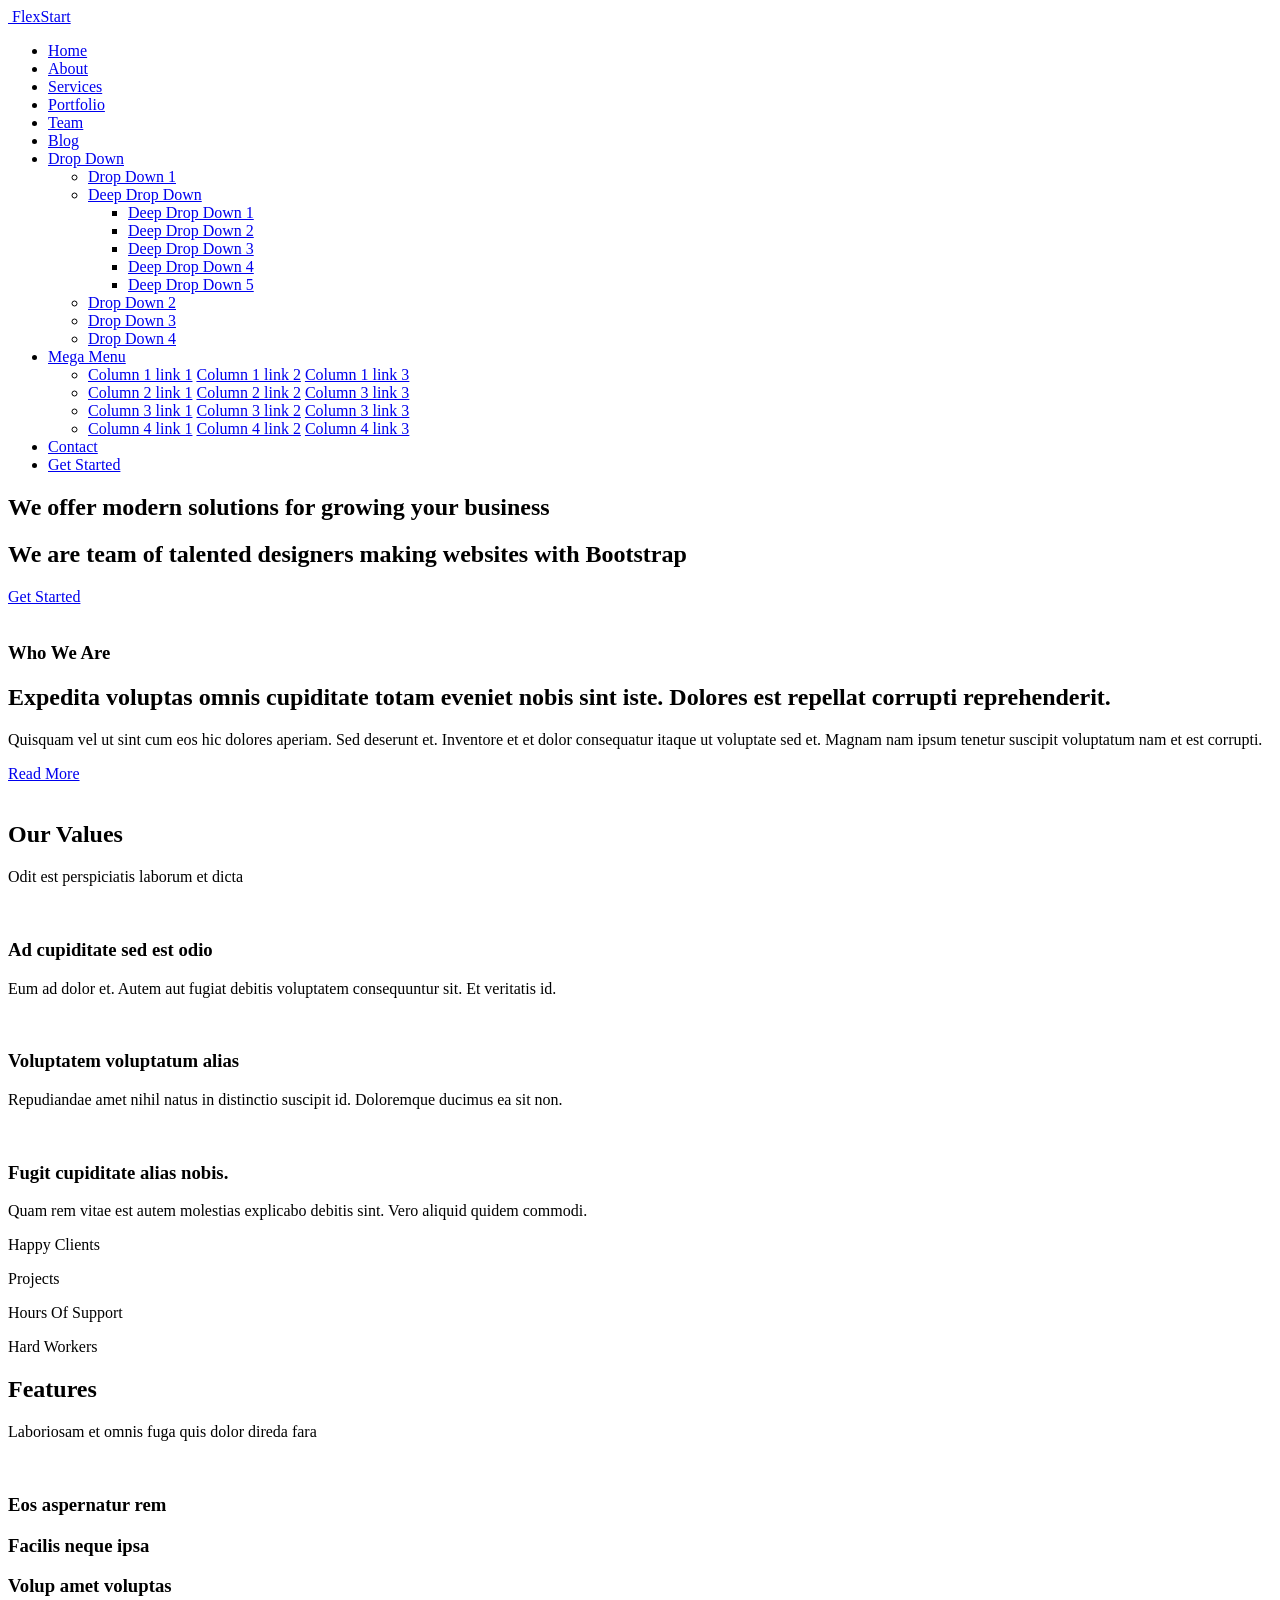
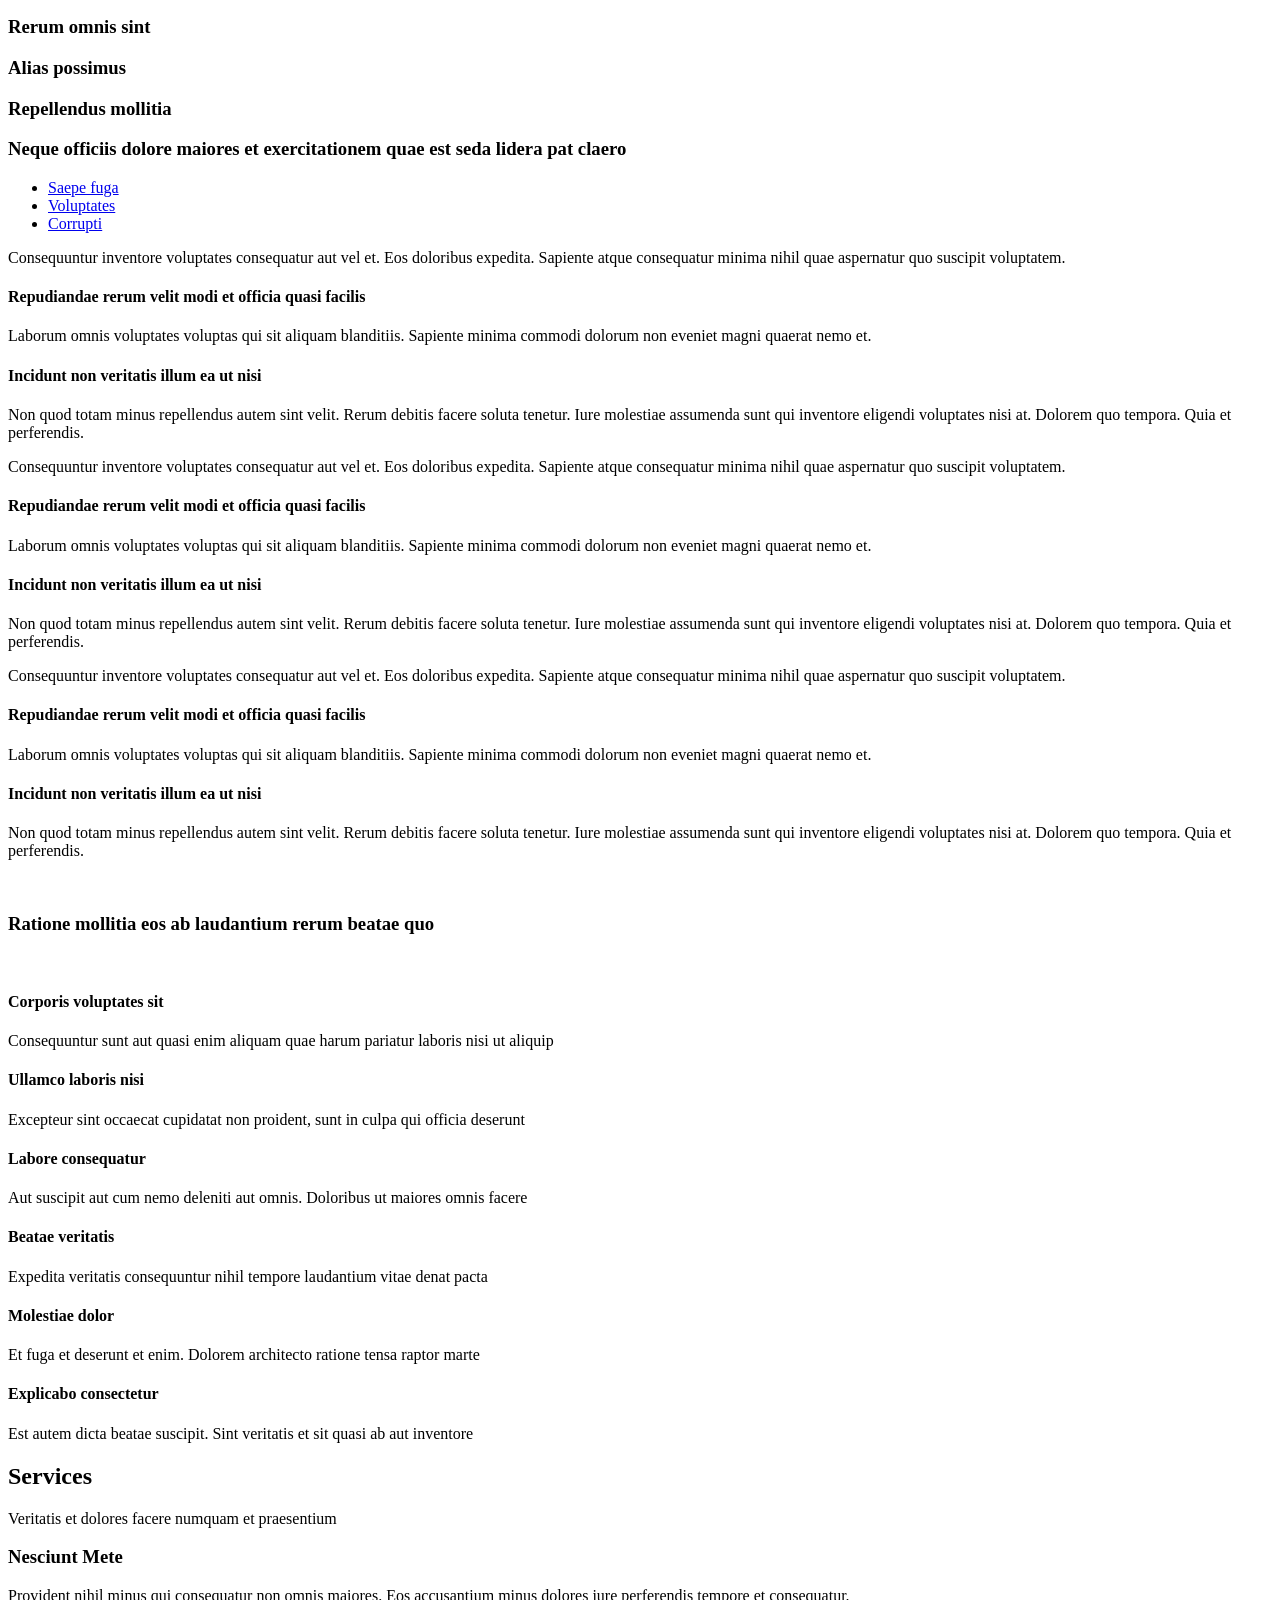
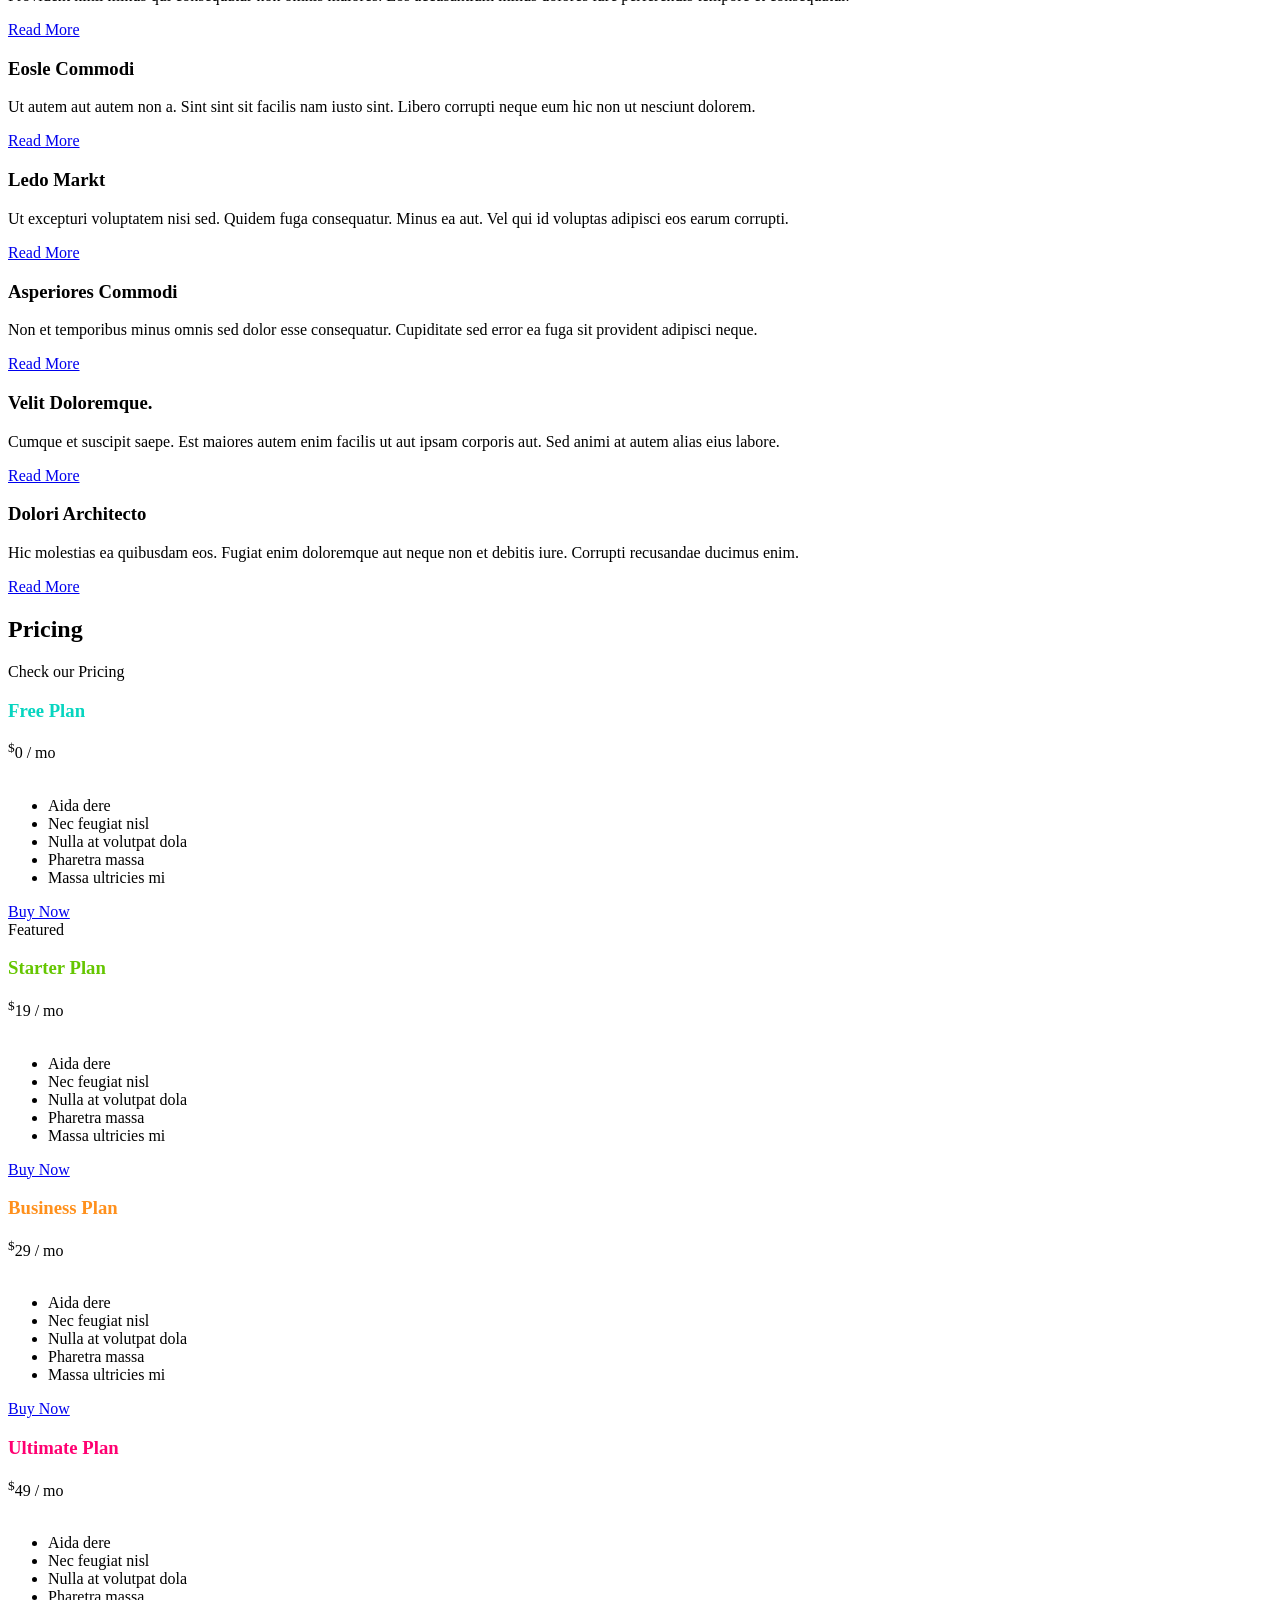
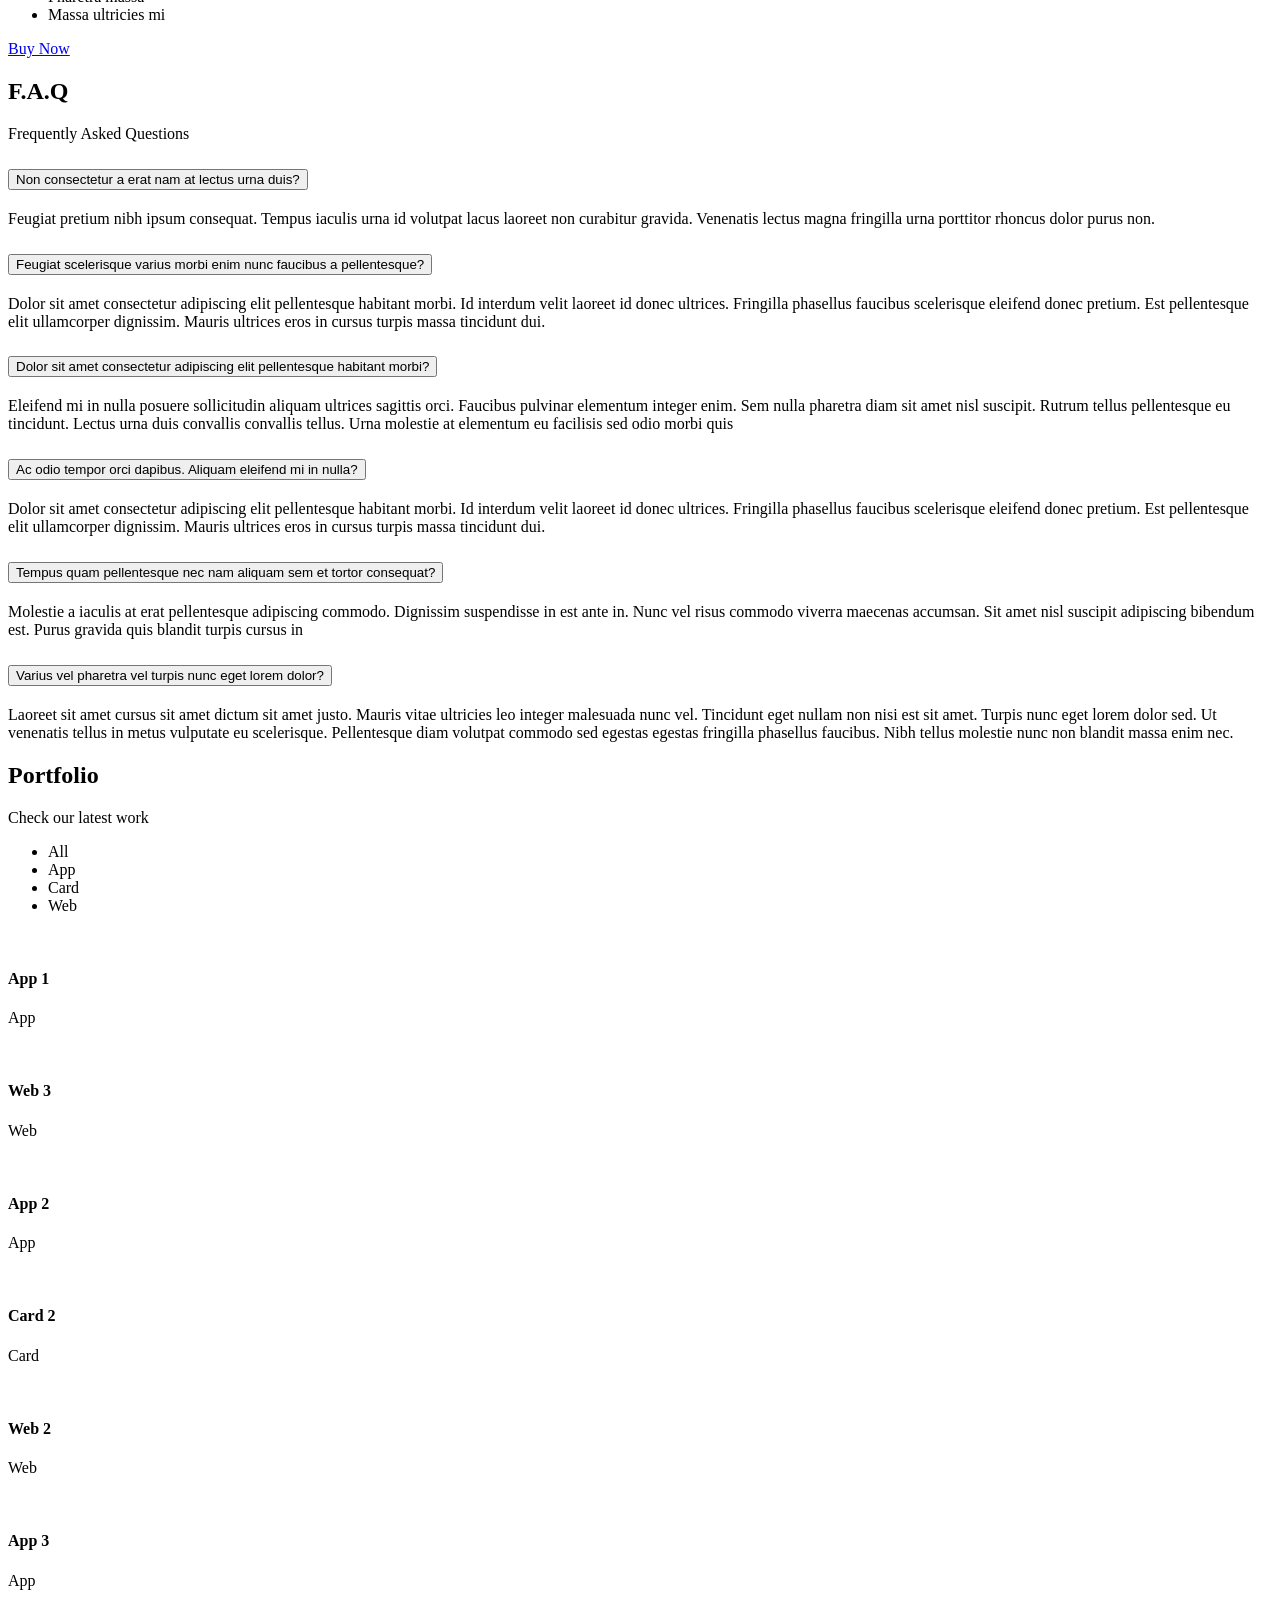
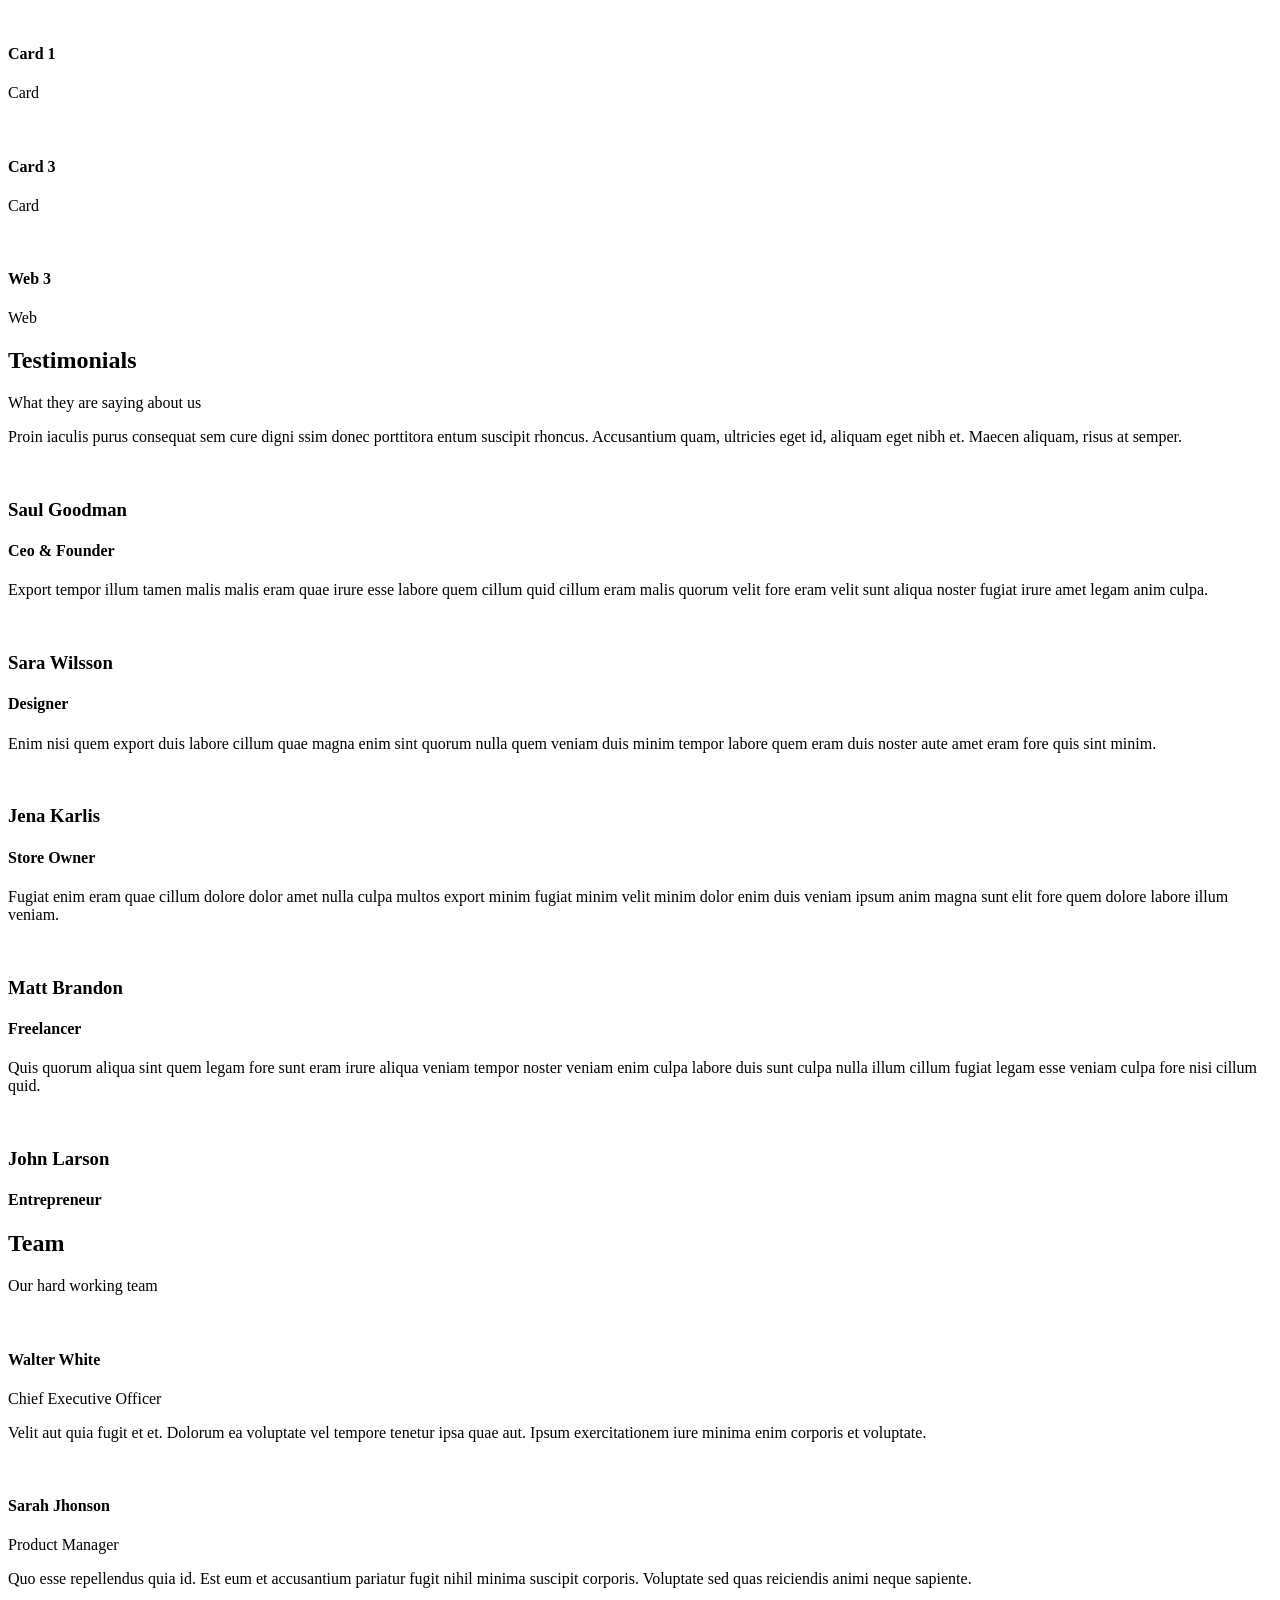
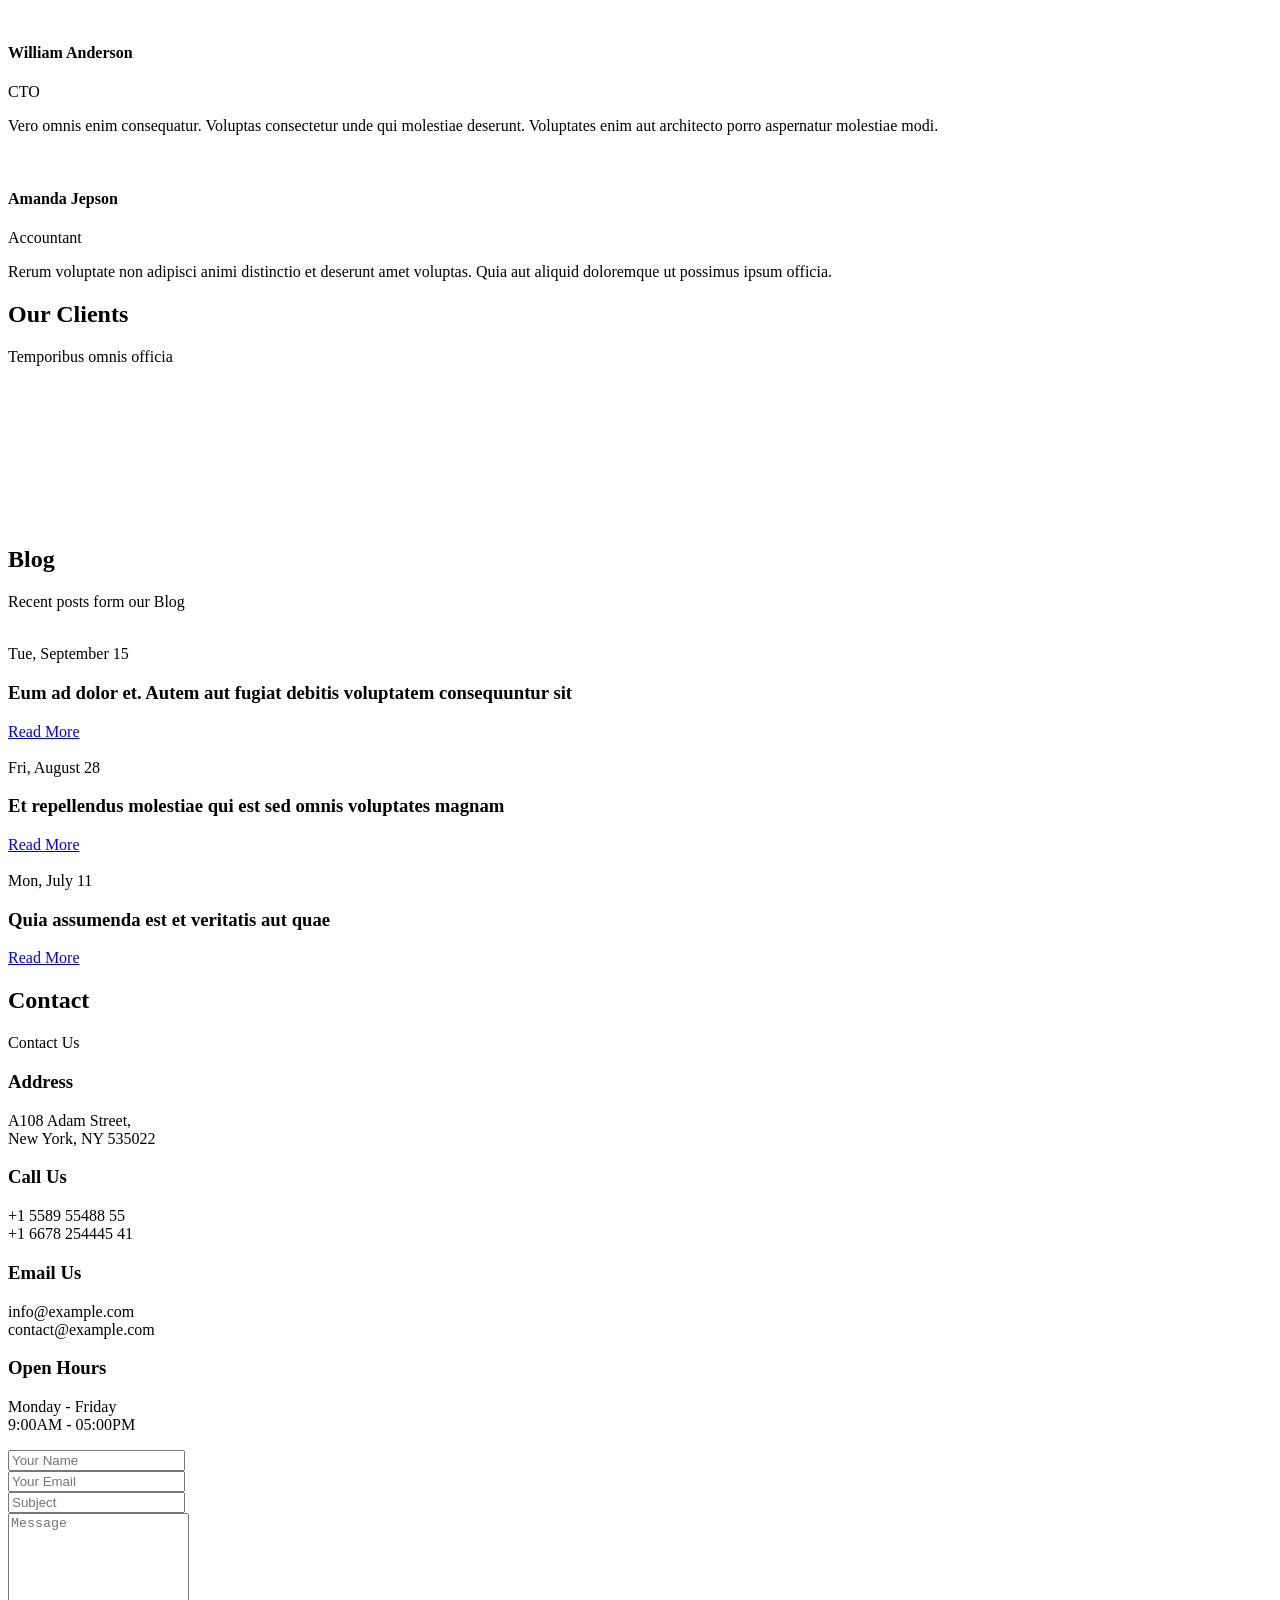
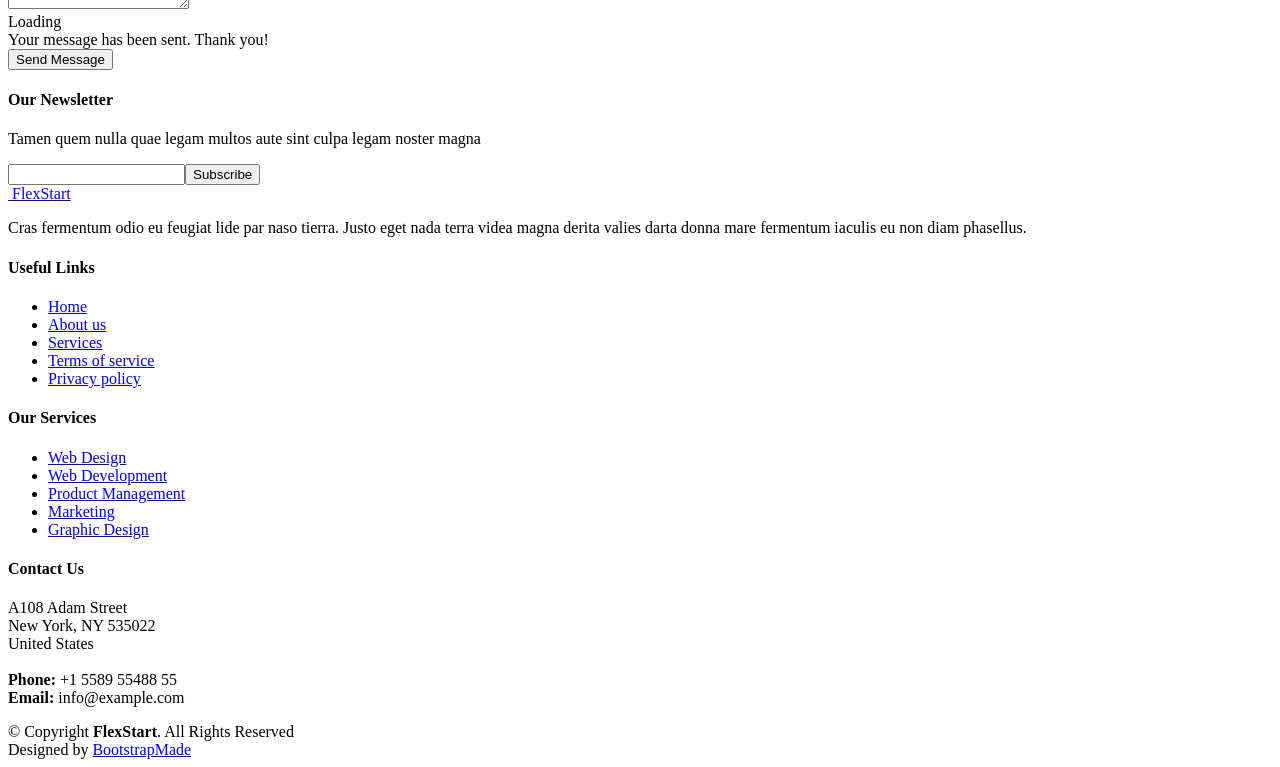
==== commit dfe80f40: "Add files via upload" ====
--- a/index.html
+++ b/index.html
@@ -1,16 +1,11 @@
 <!DOCTYPE html>
 <html lang="en">
-  <style>
-    @import url('https://fonts.googleapis.com/css2?family=Russo+One&display=swap');
-  </style>
-<style>
-  @import url('https://fonts.googleapis.com/css2?family=Bricolage+Grotesque:opsz@12..96&display=swap');
-</style> 
+
 <head>
   <meta charset="utf-8">
   <meta content="width=device-width, initial-scale=1.0" name="viewport">
 
-  <title>Bartender Club</title>
+  <title>FlexStart Bootstrap Template - Index</title>
   <meta content="" name="description">
   <meta content="" name="keywords">
 
@@ -19,13 +14,7 @@
   <link href="assets/img/apple-touch-icon.png" rel="apple-touch-icon">
 
   <!-- Google Fonts -->
-  <link rel="preconnect" href="https://fonts.googleapis.com">
-  <link rel="preconnect" href="https://fonts.gstatic.com" crossorigin>
-  <link href="https://fonts.googleapis.com/css2?family=Russo+One&display=swap" rel="stylesheet">
-
-  <link rel="preconnect" href="https://fonts.googleapis.com">
-<link rel="preconnect" href="https://fonts.gstatic.com" crossorigin>
-<link href="https://fonts.googleapis.com/css2?family=Bricolage+Grotesque:opsz@12..96&display=swap" rel="stylesheet">
+  <link href="https://fonts.googleapis.com/css?family=Open+Sans:300,300i,400,400i,600,600i,700,700i|Nunito:300,300i,400,400i,600,600i,700,700i|Poppins:300,300i,400,400i,500,500i,600,600i,700,700i" rel="stylesheet">
 
   <!-- Vendor CSS Files -->
   <link href="assets/vendor/aos/aos.css" rel="stylesheet">
@@ -40,7 +29,7 @@
 
   <!-- =======================================================
   * Template Name: FlexStart
-  * Updated: Aug 30 2023 with Bootstrap v5.3.1
+  * Updated: Sep 18 2023 with Bootstrap v5.3.2
   * Template URL: https://bootstrapmade.com/flexstart-bootstrap-startup-template/
   * Author: BootstrapMade.com
   * License: https://bootstrapmade.com/license/
@@ -55,18 +44,18 @@
 
       <a href="index.html" class="logo d-flex align-items-center">
         <img src="assets/img/logo.png" alt="">
-        
+        <span>FlexStart</span>
       </a>
 
       <nav id="navbar" class="navbar">
         <ul>
-          <li><a class="nav-link scrollto active" href="#hero">HOME</a></li>
-          <li><a class="nav-link scrollto" href="#values">¿CÓMO FUNCIONA?</a></li>
-          <li><a href="blog.html">SUSCRIPCIONES</a></li>
-          <li><a class="nav-link scrollto" href="#testimonials">TESTIMONIOS</a></li>
-          <li><a class="nav-link scrollto" href="#about">NOSOTROS</a></li>
-          
-          <!--<li class="dropdown"><a href="#"><span>Drop Down</span> <i class="bi bi-chevron-down"></i></a>
+          <li><a class="nav-link scrollto active" href="#hero">Home</a></li>
+          <li><a class="nav-link scrollto" href="#about">About</a></li>
+          <li><a class="nav-link scrollto" href="#services">Services</a></li>
+          <li><a class="nav-link scrollto" href="#portfolio">Portfolio</a></li>
+          <li><a class="nav-link scrollto" href="#team">Team</a></li>
+          <li><a href="blog.html">Blog</a></li>
+          <li class="dropdown"><a href="#"><span>Drop Down</span> <i class="bi bi-chevron-down"></i></a>
             <ul>
               <li><a href="#">Drop Down 1</a></li>
               <li class="dropdown"><a href="#"><span>Deep Drop Down</span> <i class="bi bi-chevron-right"></i></a>
@@ -108,9 +97,9 @@
               </li>
             </ul>
           </li>
--->
-          <li><a class="nav-link scrollto" href="#contact">CONTACTO</a></li>
-          <!-- <li><a class="getstarted scrollto" href="#about">Get Started</a></li>-->
+
+          <li><a class="nav-link scrollto" href="#contact">Contact</a></li>
+          <li><a class="getstarted scrollto" href="#about">Get Started</a></li>
         </ul>
         <i class="bi bi-list mobile-nav-toggle"></i>
       </nav><!-- .navbar -->
@@ -124,13 +113,12 @@
     <div class="container">
       <div class="row">
         <div class="col-lg-6 d-flex flex-column justify-content-center">
-          <h1 data-aos="fade-up" class="titulo-hero">Haz de tus noches un encuentro mágico</h1>
-          <h2 data-aos="fade-up" class= "segundo" data-aos-delay="400">¡Sé el Anfitrión Soñado!"</h2> <br/>
-           <h3 data-aos="fade-up" class= "segundo" data-aos-delay="400">Suscribite a un box de lujo</h3>
+          <h1 data-aos="fade-up">We offer modern solutions for growing your business</h1>
+          <h2 data-aos="fade-up" data-aos-delay="400">We are team of talented designers making websites with Bootstrap</h2>
           <div data-aos="fade-up" data-aos-delay="600">
             <div class="text-center text-lg-start">
-              <a href="blog.html" class="btn-get-started scrollto d-inline-flex align-items-center justify-content-center align-self-center">
-                <span>DESCUBRE MÁS</span>
+              <a href="#about" class="btn-get-started scrollto d-inline-flex align-items-center justify-content-center align-self-center">
+                <span>Get Started</span>
                 <i class="bi bi-arrow-right"></i>
               </a>
             </div>
@@ -145,43 +133,70 @@
   </section><!-- End Hero -->
 
   <main id="main">
+    <!-- ======= About Section ======= -->
+    <section id="about" class="about">
+
+      <div class="container" data-aos="fade-up">
+        <div class="row gx-0">
+
+          <div class="col-lg-6 d-flex flex-column justify-content-center" data-aos="fade-up" data-aos-delay="200">
+            <div class="content">
+              <h3>Who We Are</h3>
+              <h2>Expedita voluptas omnis cupiditate totam eveniet nobis sint iste. Dolores est repellat corrupti reprehenderit.</h2>
+              <p>
+                Quisquam vel ut sint cum eos hic dolores aperiam. Sed deserunt et. Inventore et et dolor consequatur itaque ut voluptate sed et. Magnam nam ipsum tenetur suscipit voluptatum nam et est corrupti.
+              </p>
+              <div class="text-center text-lg-start">
+                <a href="#" class="btn-read-more d-inline-flex align-items-center justify-content-center align-self-center">
+                  <span>Read More</span>
+                  <i class="bi bi-arrow-right"></i>
+                </a>
+              </div>
+            </div>
+          </div>
+
+          <div class="col-lg-6 d-flex align-items-center" data-aos="zoom-out" data-aos-delay="200">
+            <img src="assets/img/about.jpg" class="img-fluid" alt="">
+          </div>
+
+        </div>
+      </div>
+
+    </section><!-- End About Section -->
+
     <!-- ======= Values Section ======= -->
     <section id="values" class="values">
 
       <div class="container" data-aos="fade-up">
 
         <header class="section-header">
-          <!--<h2>Our Values</h2>-->
-          <p>Únete de manera sencilla</p>
-          <h4>
-              Sigue estos simples pasos y adquiere tu suscripción
-          </h4>
+          <h2>Our Values</h2>
+          <p>Odit est perspiciatis laborum et dicta</p>
         </header>
 
         <div class="row">
 
           <div class="col-lg-4" data-aos="fade-up" data-aos-delay="200">
             <div class="box">
-              <img src="assets/img/suscripcion2.svg" class="img-fluid" alt="">
-              <h3>Selección</h3>
-              <p>Seleccioná y elegí la caja que <br/> más te guste</p>
+              <img src="assets/img/values-1.png" class="img-fluid" alt="">
+              <h3>Ad cupiditate sed est odio</h3>
+              <p>Eum ad dolor et. Autem aut fugiat debitis voluptatem consequuntur sit. Et veritatis id.</p>
             </div>
           </div>
 
           <div class="col-lg-4 mt-4 mt-lg-0" data-aos="fade-up" data-aos-delay="400">
             <div class="box">
-              <img src="assets/img/envio1.svg" class="img-fluid" alt="">
-              <h3>Preparación</h3>
-              <p>Preparamos tu caja para enviarlo a tu domicilio</p>
-          
+              <img src="assets/img/values-2.png" class="img-fluid" alt="">
+              <h3>Voluptatem voluptatum alias</h3>
+              <p>Repudiandae amet nihil natus in distinctio suscipit id. Doloremque ducimus ea sit non.</p>
             </div>
           </div>
 
           <div class="col-lg-4 mt-4 mt-lg-0" data-aos="fade-up" data-aos-delay="600">
             <div class="box">
-              <img src="assets/img/regalo1.svg" class="img-fluid" alt="">
-              <h3>Recibilo</h3>
-              <p>¡Descubre nuestro magnífica caja!</p>
+              <img src="assets/img/values-3.png" class="img-fluid" alt="">
+              <h3>Fugit cupiditate alias nobis.</h3>
+              <p>Quam rem vitae est autem molestias explicabo debitis sint. Vero aliquid quidem commodi.</p>
             </div>
           </div>
 
@@ -191,229 +206,7 @@
 
     </section><!-- End Values Section -->
 
- <!-- ======= Features Section ======= -->
- <section id="features" class="features">
-
-  <div class="container" data-aos="fade-up">
-<!--
-    <header class="section-header">
-      <h2>Features</h2>
-      <p>Laboriosam et omnis fuga quis dolor direda fara</p>
-    </header>
-
-    <div class="row">
-
-      <div class="col-lg-6">
-        <img src="assets/img/features.png" class="img-fluid" alt="">
-      </div>
-
-      <div class="col-lg-6 mt-5 mt-lg-0 d-flex">
-        <div class="row align-self-center gy-4">
-
-          <div class="col-md-6" data-aos="zoom-out" data-aos-delay="200">
-            <div class="feature-box d-flex align-items-center">
-              <i class="bi bi-check"></i>
-              <h3>Eos aspernatur rem</h3>
-            </div>
-          </div>
-
-          <div class="col-md-6" data-aos="zoom-out" data-aos-delay="300">
-            <div class="feature-box d-flex align-items-center">
-              <i class="bi bi-check"></i>
-              <h3>Facilis neque ipsa</h3>
-            </div>
-          </div>
-
-          <div class="col-md-6" data-aos="zoom-out" data-aos-delay="400">
-            <div class="feature-box d-flex align-items-center">
-              <i class="bi bi-check"></i>
-              <h3>Volup amet voluptas</h3>
-            </div>
-          </div>
-
-          <div class="col-md-6" data-aos="zoom-out" data-aos-delay="500">
-            <div class="feature-box d-flex align-items-center">
-              <i class="bi bi-check"></i>
-              <h3>Rerum omnis sint</h3>
-            </div>
-          </div>
-
-          <div class="col-md-6" data-aos="zoom-out" data-aos-delay="600">
-            <div class="feature-box d-flex align-items-center">
-              <i class="bi bi-check"></i>
-              <h3>Alias possimus</h3>
-            </div>
-          </div>
-
-          <div class="col-md-6" data-aos="zoom-out" data-aos-delay="700">
-            <div class="feature-box d-flex align-items-center">
-              <i class="bi bi-check"></i>
-              <h3>Repellendus mollitia</h3>
-            </div>
-          </div>
-
-        </div>
-      </div>
-
-    </div> / row -->
-  
-    <!-- Feature Tabs -->
-    <div class="row feture-tabs" data-aos="fade-up">
-      <div class="col-lg-6">
-        <div class="otro"><h3>Bartender Club: Tu Pasaporte al cóctel de lujo en casa.</h3></div>
-
-        <!-- Tabs -->
-        <ul class="nav nav-pills mb-3">
-          <li>
-            <a class="nav-link active" data-bs-toggle="pill" href="#tab1">Concepto Principal</a>
-          </li>
-          <li>
-            <a class="nav-link" data-bs-toggle="pill" href="#tab2">Beneficios</a>
-          </li>
-          <!--
-          <li>
-            <a class="nav-link" data-bs-toggle="pill" href="#tab3">Corrupti</a>
-          </li>
-          -->
-        </ul><!-- End Tabs -->
-
-        <!-- Tab Content -->
-        <div class="tab-content">
-
-          <div class="tab-pane fade show active" id="tab1">
-            <p>¡Gracias por considerar unirte al <strong>Bartender Club</strong> donde la diversión y la mixología se unen en <strong>cada caja!</strong> </p>
-            <div class="d-flex align-items-center mb-2">
-             <!-- <i class="bi bi-check2"></i>-->
-             <!-- <h4>Repudiandae rerum velit modi et officia quasi facilis</h4>-->
-            </div>
-            <p>Al <strong>suscribirte</strong> a nuestros paquetes, te sumergirás en un emocionante viaje de sabores y creatividad desde la comodidad de tu hogar. 
-            <div class="d-flex align-items-center mb-2">
-             <!-- <i class="bi bi-check2"></i>-->
-             <!-- <h4>Repudiandae rerum velit modi et officia quasi facilis</h4>-->
-            </div>    
-                <p>Descubre la caja que más te guste y unite a <strong>Bartender Club</strong>!</p>
-            <div class="d-flex align-items-center mb-2">
-             <!-- <i class="bi bi-check2"></i>-->
-              <!-- <h4>Incidunt non veritatis illum ea ut nisi</h4>-->
-            </div>
-           <!-- <p>Non quod totam minus repellendus autem sint velit. Rerum debitis facere soluta tenetur. Iure molestiae assumenda sunt qui inventore eligendi voluptates nisi at. Dolorem quo tempora. Quia et perferendis.</p>-->
-          </div><!-- End Tab 1 Content -->
-
-          <div class="tab-pane fade show" id="tab2">
-            <p>Te ofrecemos un servicio con los siguientes beneficios:</p>
-            <div class="d-flex align-items-center mb-2">
-              <i class="bi bi-check2"></i>
-              <h4>Ingredientes frescos y de primera marca.</h4>
-            </div>
-            <p>Nuestra prioridad es ofrecerte la mejor calidad en cada experiencia. Por eso, seleccionamos cuidadosamente ingredientes frescos y de primera marca para cada caja que preparamos. </p>
-            <div class="d-flex align-items-center mb-2">
-              <i class="bi bi-check2"></i>
-              <h4>Recetas Exclusivas y Diversión Garantizada.</h4>
-            </div>
-            <p>Nuestras recetas exclusivas garantizan que cada cóctel sea una experiencia única. La diversión está asegurada en cada preparación.</p>
-          </div><!-- End Tab 2 Content -->
-
-          <div class="tab-pane fade show" id="tab3">
-            <p>Consequuntur inventore voluptates consequatur aut vel et. Eos doloribus expedita. Sapiente atque consequatur minima nihil quae aspernatur quo suscipit voluptatem.</p>
-            <div class="d-flex align-items-center mb-2">
-              <i class="bi bi-check2"></i>
-              <h4>Repudiandae rerum velit modi et officia quasi facilis</h4>
-            </div>
-            <p>Laborum omnis voluptates voluptas qui sit aliquam blanditiis. Sapiente minima commodi dolorum non eveniet magni quaerat nemo et.</p>
-            <div class="d-flex align-items-center mb-2">
-              <i class="bi bi-check2"></i>
-              <h4>Incidunt non veritatis illum ea ut nisi</h4>
-            </div>
-            <p>Non quod totam minus repellendus autem sint velit. Rerum debitis facere soluta tenetur. Iure molestiae assumenda sunt qui inventore eligendi voluptates nisi at. Dolorem quo tempora. Quia et perferendis.</p>
-          </div><!-- End Tab 3 Content -->
-
-        </div>
-
-      </div>
-
-      <div class="col-lg-6">
-        <img src="assets/img/features-2.png" class="img-fluid" alt="">
-      </div>
-
-    </div><!-- End Feature Tabs -->
-
-    <!-- Feature Icons -->
-     <!--
-    
-    <div class="row feature-icons" data-aos="fade-up">
-      <h3>Ratione mollitia eos ab laudantium rerum beatae quo</h3>
-
-      <div class="row">
-
-        <div class="col-xl-4 text-center" data-aos="fade-right" data-aos-delay="100">
-          <img src="assets/img/features-3.png" class="img-fluid p-4" alt="">
-        </div>
-
-        <div class="col-xl-8 d-flex content">
-          <div class="row align-self-center gy-4">
-
-            <div class="col-md-6 icon-box" data-aos="fade-up">
-              <i class="ri-line-chart-line"></i>
-              <div>
-                <h4>Corporis voluptates sit</h4>
-                <p>Consequuntur sunt aut quasi enim aliquam quae harum pariatur laboris nisi ut aliquip</p>
-              </div>
-            </div>
-
-            <div class="col-md-6 icon-box" data-aos="fade-up" data-aos-delay="100">
-              <i class="ri-stack-line"></i>
-              <div>
-                <h4>Ullamco laboris nisi</h4>
-                <p>Excepteur sint occaecat cupidatat non proident, sunt in culpa qui officia deserunt</p>
-              </div>
-            </div>
-
-            <div class="col-md-6 icon-box" data-aos="fade-up" data-aos-delay="200">
-              <i class="ri-brush-4-line"></i>
-              <div>
-                <h4>Labore consequatur</h4>
-                <p>Aut suscipit aut cum nemo deleniti aut omnis. Doloribus ut maiores omnis facere</p>
-              </div>
-            </div>
-
-            <div class="col-md-6 icon-box" data-aos="fade-up" data-aos-delay="300">
-              <i class="ri-magic-line"></i>
-              <div>
-                <h4>Beatae veritatis</h4>
-                <p>Expedita veritatis consequuntur nihil tempore laudantium vitae denat pacta</p>
-              </div>
-            </div>
-
-            <div class="col-md-6 icon-box" data-aos="fade-up" data-aos-delay="400">
-              <i class="ri-command-line"></i>
-              <div>
-                <h4>Molestiae dolor</h4>
-                <p>Et fuga et deserunt et enim. Dolorem architecto ratione tensa raptor marte</p>
-              </div>
-            </div>
-
-            <div class="col-md-6 icon-box" data-aos="fade-up" data-aos-delay="500">
-              <i class="ri-radar-line"></i>
-              <div>
-                <h4>Explicabo consectetur</h4>
-                <p>Est autem dicta beatae suscipit. Sint veritatis et sit quasi ab aut inventore</p>
-              </div>
-            </div>
-
-          </div>
-        </div>
-
-      </div>
--->
-    </div><!-- End Feature Icons -->
-
-  </div>
-
-</section><!-- End Features Section -->
-
-
     <!-- ======= Counts Section ======= -->
-    <!-- 
     <section id="counts" class="counts">
       <div class="container" data-aos="fade-up">
 
@@ -462,12 +255,220 @@
         </div>
 
       </div>
-      -->
     </section><!-- End Counts Section -->
 
-   
+    <!-- ======= Features Section ======= -->
+    <section id="features" class="features">
+
+      <div class="container" data-aos="fade-up">
+
+        <header class="section-header">
+          <h2>Features</h2>
+          <p>Laboriosam et omnis fuga quis dolor direda fara</p>
+        </header>
+
+        <div class="row">
+
+          <div class="col-lg-6">
+            <img src="assets/img/features.png" class="img-fluid" alt="">
+          </div>
+
+          <div class="col-lg-6 mt-5 mt-lg-0 d-flex">
+            <div class="row align-self-center gy-4">
+
+              <div class="col-md-6" data-aos="zoom-out" data-aos-delay="200">
+                <div class="feature-box d-flex align-items-center">
+                  <i class="bi bi-check"></i>
+                  <h3>Eos aspernatur rem</h3>
+                </div>
+              </div>
+
+              <div class="col-md-6" data-aos="zoom-out" data-aos-delay="300">
+                <div class="feature-box d-flex align-items-center">
+                  <i class="bi bi-check"></i>
+                  <h3>Facilis neque ipsa</h3>
+                </div>
+              </div>
+
+              <div class="col-md-6" data-aos="zoom-out" data-aos-delay="400">
+                <div class="feature-box d-flex align-items-center">
+                  <i class="bi bi-check"></i>
+                  <h3>Volup amet voluptas</h3>
+                </div>
+              </div>
+
+              <div class="col-md-6" data-aos="zoom-out" data-aos-delay="500">
+                <div class="feature-box d-flex align-items-center">
+                  <i class="bi bi-check"></i>
+                  <h3>Rerum omnis sint</h3>
+                </div>
+              </div>
+
+              <div class="col-md-6" data-aos="zoom-out" data-aos-delay="600">
+                <div class="feature-box d-flex align-items-center">
+                  <i class="bi bi-check"></i>
+                  <h3>Alias possimus</h3>
+                </div>
+              </div>
+
+              <div class="col-md-6" data-aos="zoom-out" data-aos-delay="700">
+                <div class="feature-box d-flex align-items-center">
+                  <i class="bi bi-check"></i>
+                  <h3>Repellendus mollitia</h3>
+                </div>
+              </div>
+
+            </div>
+          </div>
+
+        </div> <!-- / row -->
+
+        <!-- Feature Tabs -->
+        <div class="row feture-tabs" data-aos="fade-up">
+          <div class="col-lg-6">
+            <h3>Neque officiis dolore maiores et exercitationem quae est seda lidera pat claero</h3>
+
+            <!-- Tabs -->
+            <ul class="nav nav-pills mb-3">
+              <li>
+                <a class="nav-link active" data-bs-toggle="pill" href="#tab1">Saepe fuga</a>
+              </li>
+              <li>
+                <a class="nav-link" data-bs-toggle="pill" href="#tab2">Voluptates</a>
+              </li>
+              <li>
+                <a class="nav-link" data-bs-toggle="pill" href="#tab3">Corrupti</a>
+              </li>
+            </ul><!-- End Tabs -->
+
+            <!-- Tab Content -->
+            <div class="tab-content">
+
+              <div class="tab-pane fade show active" id="tab1">
+                <p>Consequuntur inventore voluptates consequatur aut vel et. Eos doloribus expedita. Sapiente atque consequatur minima nihil quae aspernatur quo suscipit voluptatem.</p>
+                <div class="d-flex align-items-center mb-2">
+                  <i class="bi bi-check2"></i>
+                  <h4>Repudiandae rerum velit modi et officia quasi facilis</h4>
+                </div>
+                <p>Laborum omnis voluptates voluptas qui sit aliquam blanditiis. Sapiente minima commodi dolorum non eveniet magni quaerat nemo et.</p>
+                <div class="d-flex align-items-center mb-2">
+                  <i class="bi bi-check2"></i>
+                  <h4>Incidunt non veritatis illum ea ut nisi</h4>
+                </div>
+                <p>Non quod totam minus repellendus autem sint velit. Rerum debitis facere soluta tenetur. Iure molestiae assumenda sunt qui inventore eligendi voluptates nisi at. Dolorem quo tempora. Quia et perferendis.</p>
+              </div><!-- End Tab 1 Content -->
+
+              <div class="tab-pane fade show" id="tab2">
+                <p>Consequuntur inventore voluptates consequatur aut vel et. Eos doloribus expedita. Sapiente atque consequatur minima nihil quae aspernatur quo suscipit voluptatem.</p>
+                <div class="d-flex align-items-center mb-2">
+                  <i class="bi bi-check2"></i>
+                  <h4>Repudiandae rerum velit modi et officia quasi facilis</h4>
+                </div>
+                <p>Laborum omnis voluptates voluptas qui sit aliquam blanditiis. Sapiente minima commodi dolorum non eveniet magni quaerat nemo et.</p>
+                <div class="d-flex align-items-center mb-2">
+                  <i class="bi bi-check2"></i>
+                  <h4>Incidunt non veritatis illum ea ut nisi</h4>
+                </div>
+                <p>Non quod totam minus repellendus autem sint velit. Rerum debitis facere soluta tenetur. Iure molestiae assumenda sunt qui inventore eligendi voluptates nisi at. Dolorem quo tempora. Quia et perferendis.</p>
+              </div><!-- End Tab 2 Content -->
+
+              <div class="tab-pane fade show" id="tab3">
+                <p>Consequuntur inventore voluptates consequatur aut vel et. Eos doloribus expedita. Sapiente atque consequatur minima nihil quae aspernatur quo suscipit voluptatem.</p>
+                <div class="d-flex align-items-center mb-2">
+                  <i class="bi bi-check2"></i>
+                  <h4>Repudiandae rerum velit modi et officia quasi facilis</h4>
+                </div>
+                <p>Laborum omnis voluptates voluptas qui sit aliquam blanditiis. Sapiente minima commodi dolorum non eveniet magni quaerat nemo et.</p>
+                <div class="d-flex align-items-center mb-2">
+                  <i class="bi bi-check2"></i>
+                  <h4>Incidunt non veritatis illum ea ut nisi</h4>
+                </div>
+                <p>Non quod totam minus repellendus autem sint velit. Rerum debitis facere soluta tenetur. Iure molestiae assumenda sunt qui inventore eligendi voluptates nisi at. Dolorem quo tempora. Quia et perferendis.</p>
+              </div><!-- End Tab 3 Content -->
+
+            </div>
+
+          </div>
+
+          <div class="col-lg-6">
+            <img src="assets/img/features-2.png" class="img-fluid" alt="">
+          </div>
+
+        </div><!-- End Feature Tabs -->
+
+        <!-- Feature Icons -->
+        <div class="row feature-icons" data-aos="fade-up">
+          <h3>Ratione mollitia eos ab laudantium rerum beatae quo</h3>
+
+          <div class="row">
+
+            <div class="col-xl-4 text-center" data-aos="fade-right" data-aos-delay="100">
+              <img src="assets/img/features-3.png" class="img-fluid p-4" alt="">
+            </div>
+
+            <div class="col-xl-8 d-flex content">
+              <div class="row align-self-center gy-4">
+
+                <div class="col-md-6 icon-box" data-aos="fade-up">
+                  <i class="ri-line-chart-line"></i>
+                  <div>
+                    <h4>Corporis voluptates sit</h4>
+                    <p>Consequuntur sunt aut quasi enim aliquam quae harum pariatur laboris nisi ut aliquip</p>
+                  </div>
+                </div>
+
+                <div class="col-md-6 icon-box" data-aos="fade-up" data-aos-delay="100">
+                  <i class="ri-stack-line"></i>
+                  <div>
+                    <h4>Ullamco laboris nisi</h4>
+                    <p>Excepteur sint occaecat cupidatat non proident, sunt in culpa qui officia deserunt</p>
+                  </div>
+                </div>
+
+                <div class="col-md-6 icon-box" data-aos="fade-up" data-aos-delay="200">
+                  <i class="ri-brush-4-line"></i>
+                  <div>
+                    <h4>Labore consequatur</h4>
+                    <p>Aut suscipit aut cum nemo deleniti aut omnis. Doloribus ut maiores omnis facere</p>
+                  </div>
+                </div>
+
+                <div class="col-md-6 icon-box" data-aos="fade-up" data-aos-delay="300">
+                  <i class="ri-magic-line"></i>
+                  <div>
+                    <h4>Beatae veritatis</h4>
+                    <p>Expedita veritatis consequuntur nihil tempore laudantium vitae denat pacta</p>
+                  </div>
+                </div>
+
+                <div class="col-md-6 icon-box" data-aos="fade-up" data-aos-delay="400">
+                  <i class="ri-command-line"></i>
+                  <div>
+                    <h4>Molestiae dolor</h4>
+                    <p>Et fuga et deserunt et enim. Dolorem architecto ratione tensa raptor marte</p>
+                  </div>
+                </div>
+
+                <div class="col-md-6 icon-box" data-aos="fade-up" data-aos-delay="500">
+                  <i class="ri-radar-line"></i>
+                  <div>
+                    <h4>Explicabo consectetur</h4>
+                    <p>Est autem dicta beatae suscipit. Sint veritatis et sit quasi ab aut inventore</p>
+                  </div>
+                </div>
+
+              </div>
+            </div>
+
+          </div>
+
+        </div><!-- End Feature Icons -->
+
+      </div>
+
+    </section><!-- End Features Section -->
+
     <!-- ======= Services Section ======= -->
-    <!-- 
     <section id="services" class="services">
 
       <div class="container" data-aos="fade-up">
@@ -537,28 +538,20 @@
 
       </div>
 
-    </section>
-    -->
-    <!-- End Services Section -->
+    </section><!-- End Services Section -->
 
     <!-- ======= Pricing Section ======= -->
-    <section id="pricing" class="pricing"style= flex>
+    <section id="pricing" class="pricing">
 
       <div class="container" data-aos="fade-up">
 
         <header class="section-header">
-          <!--<h2>Pricing</h2>-->
-      
-          <p>Descubre un mundo de sabor y sofisticación en cada caja.</p>
-        
-          <h4>
-            Únete ahora y comienza tu viaje de Mixología.
-          </h4>
+          <h2>Pricing</h2>
+          <p>Check our Pricing</p>
         </header>
 
-        <div class="row gy-3" data-aos="fade-left">
-          <div class="col-lg-12 d-flex justify-content-center" >
-<!--
+        <div class="row gy-4" data-aos="fade-left">
+
           <div class="col-lg-3 col-md-6" data-aos="zoom-in" data-aos-delay="100">
             <div class="box">
               <h3 style="color: #07d5c0;">Free Plan</h3>
@@ -575,60 +568,55 @@
             </div>
           </div>
 
-       -->
+          <div class="col-lg-3 col-md-6" data-aos="zoom-in" data-aos-delay="200">
+            <div class="box">
+              <span class="featured">Featured</span>
+              <h3 style="color: #65c600;">Starter Plan</h3>
+              <div class="price"><sup>$</sup>19<span> / mo</span></div>
+              <img src="assets/img/pricing-starter.png" class="img-fluid" alt="">
+              <ul>
+                <li>Aida dere</li>
+                <li>Nec feugiat nisl</li>
+                <li>Nulla at volutpat dola</li>
+                <li>Pharetra massa</li>
+                <li class="na">Massa ultricies mi</li>
+              </ul>
+              <a href="#" class="btn-buy">Buy Now</a>
+            </div>
+          </div>
 
           <div class="col-lg-3 col-md-6" data-aos="zoom-in" data-aos-delay="300">
             <div class="box">
-              <h3 style="color: #9f7d3e;">INICIACIÓN</h3>
-              <div class="price"></sup> $15.000</div>
+              <h3 style="color: #ff901c;">Business Plan</h3>
+              <div class="price"><sup>$</sup>29<span> / mo</span></div>
               <img src="assets/img/pricing-business.png" class="img-fluid" alt="">
               <ul>
-                 <!--<li>5 PRENDAS</li>-->
-                <li><strong>Suscripción por 3 MESES</strong></li>
-                <li class="na">1 item sorpresa de regalo</li>
-                <li class="na">Contenidos exclusivos en YouTube </li>
-                <li>Envío inmediato</li>
-                <!--<li>Pharetra massa</li>
-                <li>Massa ultricies mi</li>-->
+                <li>Aida dere</li>
+                <li>Nec feugiat nisl</li>
+                <li>Nulla at volutpat dola</li>
+                <li>Pharetra massa</li>
+                <li>Massa ultricies mi</li>
               </ul>
-              <a href="blog.html" class="btn-buy">SUSCRIBIRME</a>
+              <a href="#" class="btn-buy">Buy Now</a>
             </div>
           </div>
 
           <div class="col-lg-3 col-md-6" data-aos="zoom-in" data-aos-delay="400">
             <div class="box">
-              <h3 style="color: #9f7d3e;">AVENTURA</h3>
-              <div class="price"></sup> $25.000</div>
+              <h3 style="color: #ff0071;">Ultimate Plan</h3>
+              <div class="price"><sup>$</sup>49<span> / mo</span></div>
               <img src="assets/img/pricing-ultimate.png" class="img-fluid" alt="">
               <ul>
-                <!--<li>8 PRENDAS</li>-->
-                <li><strong>Suscripción por 6 MESES</strong></li>
-                <li> 1 item sorpresa de regalo</li>
-                <li>Contenidos exclusivos en YouTube</li>
-                <li>Envío inmediato</li>
-                
+                <li>Aida dere</li>
+                <li>Nec feugiat nisl</li>
+                <li>Nulla at volutpat dola</li>
+                <li>Pharetra massa</li>
+                <li>Massa ultricies mi</li>
               </ul>
-              <a href="blog.html"  class="btn-buy">SUSCRIBIRME</a>
-            </div>
-          </div>
-
-          <div class="col-lg-3 col-md-6" data-aos="zoom-in" data-aos-delay="200">
-            <div class="box">
-              <span class="featured">Más elegido</span>
-              <h3 style="color: #9f7d3e;">EXPERTO</h3>
-              <div class="price"></sup> $29.000</div>
-              <img src="assets/img/pricing-starter.png" class="img-fluid" alt="">
-              <ul>
-                <!--<li>12 PRENDAS</li>-->
-                <li><strong>Suscripción por 12 MESES</strong></li>
-                <li>2 items sorpresa de regalo</li>
-                <li>Contenidos exclusivos en YouTube</li>
-                <li class= >Envío sin cargo</li>
-              </ul>
-              <a href="blog.html"  class="btn-buy">SUSCRIBIRME</a>
-            </div>
-          </div>
-          <div class="fin">
+              <a href="#" class="btn-buy">Buy Now</a>
+            </div>
+          </div>
+
         </div>
 
       </div>
@@ -636,21 +624,18 @@
     </section><!-- End Pricing Section -->
 
     <!-- ======= F.A.Q Section ======= -->
-   <!-- 
     <section id="faq" class="faq">
-    
+
       <div class="container" data-aos="fade-up">
 
         <header class="section-header">
           <h2>F.A.Q</h2>
           <p>Frequently Asked Questions</p>
         </header>
-      
+
         <div class="row">
           <div class="col-lg-6">
-            -->
             <!-- F.A.Q List 1-->
-            <!--
             <div class="accordion accordion-flush" id="faqlist1">
               <div class="accordion-item">
                 <h2 class="accordion-header">
@@ -695,9 +680,8 @@
           </div>
 
           <div class="col-lg-6">
--->
+
             <!-- F.A.Q List 2-->
-            <!--
             <div class="accordion accordion-flush" id="faqlist2">
 
               <div class="accordion-item">
@@ -745,29 +729,26 @@
         </div>
 
       </div>
--->    
-
-   </section><!-- End F.A.Q Section -->
+
+    </section><!-- End F.A.Q Section -->
+
     <!-- ======= Portfolio Section ======= -->
     <section id="portfolio" class="portfolio">
 
       <div class="container" data-aos="fade-up">
 
         <header class="section-header">
-          <!--<h2>Portfolio</h2>-->
-          <p>Eleva tus Noches con Cócteles de Clase Mundial</p>
-          <h4>
-            En esta sección encontrarás a nuestros suscriptores y reseñas de nuestros deliciosos cócteles
-          </h4>
+          <h2>Portfolio</h2>
+          <p>Check our latest work</p>
         </header>
 
         <div class="row" data-aos="fade-up" data-aos-delay="100">
           <div class="col-lg-12 d-flex justify-content-center">
             <ul id="portfolio-flters">
-              <li data-filter="*" class="filter-active">Todas</li>
-              <li data-filter=".filter-app">Tragos</li>
-              <li data-filter=".filter-card">Cajas</li>
-              <li data-filter=".filter-web">Amigos</li>
+              <li data-filter="*" class="filter-active">All</li>
+              <li data-filter=".filter-app">App</li>
+              <li data-filter=".filter-card">Card</li>
+              <li data-filter=".filter-web">Web</li>
             </ul>
           </div>
         </div>
@@ -776,13 +757,13 @@
 
           <div class="col-lg-4 col-md-6 portfolio-item filter-app">
             <div class="portfolio-wrap">
-              <img src="assets/img/portfolio/portfolio-1.png" class="img-fluid" alt="">
+              <img src="assets/img/portfolio/portfolio-1.jpg" class="img-fluid" alt="">
               <div class="portfolio-info">
-                <h4></h4>
-                <p></p>
+                <h4>App 1</h4>
+                <p>App</p>
                 <div class="portfolio-links">
-                   <a href="assets/img/portfolio/portfolio-1.png" data-gallery="portfolioGallery" class="portfokio-lightbox" ><i class="bi bi-plus"></i></a>
-                  <!--<a href="portfolio-details.html" title="More Details"><i class="bi bi-link"></i></a>-->
+                  <a href="assets/img/portfolio/portfolio-1.jpg" data-gallery="portfolioGallery" class="portfokio-lightbox" title="App 1"><i class="bi bi-plus"></i></a>
+                  <a href="portfolio-details.html" title="More Details"><i class="bi bi-link"></i></a>
                 </div>
               </div>
             </div>
@@ -790,13 +771,13 @@
 
           <div class="col-lg-4 col-md-6 portfolio-item filter-web">
             <div class="portfolio-wrap">
-              <img src="assets/img/portfolio/portfolio-2.png" class="img-fluid" alt="">
+              <img src="assets/img/portfolio/portfolio-2.jpg" class="img-fluid" alt="">
               <div class="portfolio-info">
-                <h4></h4>
-                <p></p>
+                <h4>Web 3</h4>
+                <p>Web</p>
                 <div class="portfolio-links">
-                  <a href="assets/img/portfolio/portfolio-2.png" data-gallery="portfolioGallery" class="portfokio-lightbox" ><i class="bi bi-plus"></i></a>
-                  <!--<a href="portfolio-details.html" title="More Details"><i class="bi bi-link"></i></a>-->
+                  <a href="assets/img/portfolio/portfolio-2.jpg" data-gallery="portfolioGallery" class="portfokio-lightbox" title="Web 3"><i class="bi bi-plus"></i></a>
+                  <a href="portfolio-details.html" title="More Details"><i class="bi bi-link"></i></a>
                 </div>
               </div>
             </div>
@@ -804,13 +785,13 @@
 
           <div class="col-lg-4 col-md-6 portfolio-item filter-app">
             <div class="portfolio-wrap">
-              <img src="assets/img/portfolio/portfolio-3.png" class="img-fluid" alt="">
+              <img src="assets/img/portfolio/portfolio-3.jpg" class="img-fluid" alt="">
               <div class="portfolio-info">
-                <h4></h4>
-                <p></p>
+                <h4>App 2</h4>
+                <p>App</p>
                 <div class="portfolio-links">
-                  <a href="assets/img/portfolio/portfolio-3.png" data-gallery="portfolioGallery" class="portfokio-lightbox" ><i class="bi bi-plus"></i></a>
-                   <!--<a href="portfolio-details.html" title="More Details"><i class="bi bi-link"></i></a>-->
+                  <a href="assets/img/portfolio/portfolio-3.jpg" data-gallery="portfolioGallery" class="portfokio-lightbox" title="App 2"><i class="bi bi-plus"></i></a>
+                  <a href="portfolio-details.html" title="More Details"><i class="bi bi-link"></i></a>
                 </div>
               </div>
             </div>
@@ -818,13 +799,13 @@
 
           <div class="col-lg-4 col-md-6 portfolio-item filter-card">
             <div class="portfolio-wrap">
-              <img src="assets/img/portfolio/portfolio-4.png" class="img-fluid" alt="">
+              <img src="assets/img/portfolio/portfolio-4.jpg" class="img-fluid" alt="">
               <div class="portfolio-info">
-                <h4></h4>
-                <p></p>
+                <h4>Card 2</h4>
+                <p>Card</p>
                 <div class="portfolio-links">
-                  <a href="assets/img/portfolio/portfolio-4.png" data-gallery="portfolioGallery" class="portfokio-lightbox" ><i class="bi bi-plus"></i></a>
-                  <!--<a href="portfolio-details.html" title="More Details"><i class="bi bi-link"></i></a>-->
+                  <a href="assets/img/portfolio/portfolio-4.jpg" data-gallery="portfolioGallery" class="portfokio-lightbox" title="Card 2"><i class="bi bi-plus"></i></a>
+                  <a href="portfolio-details.html" title="More Details"><i class="bi bi-link"></i></a>
                 </div>
               </div>
             </div>
@@ -832,13 +813,13 @@
 
           <div class="col-lg-4 col-md-6 portfolio-item filter-web">
             <div class="portfolio-wrap">
-              <img src="assets/img/portfolio/portfolio-5.png" class="img-fluid" alt="">
+              <img src="assets/img/portfolio/portfolio-5.jpg" class="img-fluid" alt="">
               <div class="portfolio-info">
-                <h4></h4>
-                <p></p>
+                <h4>Web 2</h4>
+                <p>Web</p>
                 <div class="portfolio-links">
-                  <a href="assets/img/portfolio/portfolio-5.png" data-gallery="portfolioGallery" class="portfokio-lightbox" ><i class="bi bi-plus"></i></a>
-                  <!--<a href="portfolio-details.html" title="More Details"><i class="bi bi-link"></i></a>-->
+                  <a href="assets/img/portfolio/portfolio-5.jpg" data-gallery="portfolioGallery" class="portfokio-lightbox" title="Web 2"><i class="bi bi-plus"></i></a>
+                  <a href="portfolio-details.html" title="More Details"><i class="bi bi-link"></i></a>
                 </div>
               </div>
             </div>
@@ -846,13 +827,13 @@
 
           <div class="col-lg-4 col-md-6 portfolio-item filter-app">
             <div class="portfolio-wrap">
-              <img src="assets/img/portfolio/portfolio-6.png" class="img-fluid" alt="">
+              <img src="assets/img/portfolio/portfolio-6.jpg" class="img-fluid" alt="">
               <div class="portfolio-info">
-                <h4></h4>
-                <p></p>
+                <h4>App 3</h4>
+                <p>App</p>
                 <div class="portfolio-links">
-                  <a href="assets/img/portfolio/portfolio-6.png" data-gallery="portfolioGallery" class="portfokio-lightbox"><i class="bi bi-plus"></i></a>
-                   <!--<a href="portfolio-details.html" title="More Details"><i class="bi bi-link"></i></a>-->
+                  <a href="assets/img/portfolio/portfolio-6.jpg" data-gallery="portfolioGallery" class="portfokio-lightbox" title="App 3"><i class="bi bi-plus"></i></a>
+                  <a href="portfolio-details.html" title="More Details"><i class="bi bi-link"></i></a>
                 </div>
               </div>
             </div>
@@ -860,13 +841,13 @@
 
           <div class="col-lg-4 col-md-6 portfolio-item filter-card">
             <div class="portfolio-wrap">
-              <img src="assets/img/portfolio/portfolio-7.png" class="img-fluid" alt="">
+              <img src="assets/img/portfolio/portfolio-7.jpg" class="img-fluid" alt="">
               <div class="portfolio-info">
-                <h4></h4>
-                <p></p>
+                <h4>Card 1</h4>
+                <p>Card</p>
                 <div class="portfolio-links">
-                  <a href="assets/img/portfolio/portfolio-7.png" data-gallery="portfolioGallery" class="portfokio-lightbox" ><i class="bi bi-plus"></i></a>
-                  <!--<a href="portfolio-details.html" title="More Details"><i class="bi bi-link"></i></a>-->
+                  <a href="assets/img/portfolio/portfolio-7.jpg" data-gallery="portfolioGallery" class="portfokio-lightbox" title="Card 1"><i class="bi bi-plus"></i></a>
+                  <a href="portfolio-details.html" title="More Details"><i class="bi bi-link"></i></a>
                 </div>
               </div>
             </div>
@@ -874,13 +855,13 @@
 
           <div class="col-lg-4 col-md-6 portfolio-item filter-card">
             <div class="portfolio-wrap">
-              <img src="assets/img/portfolio/portfolio-8.png" class="img-fluid" alt="">
+              <img src="assets/img/portfolio/portfolio-8.jpg" class="img-fluid" alt="">
               <div class="portfolio-info">
-                <h4></h4>
-                <p></p>
+                <h4>Card 3</h4>
+                <p>Card</p>
                 <div class="portfolio-links">
-                  <a href="assets/img/portfolio/portfolio-8.png" data-gallery="portfolioGallery" class="portfokio-lightbox" ><i class="bi bi-plus"></i></a>
-                  <!--<a href="portfolio-details.html" title="More Details"><i class="bi bi-link"></i></a>-->
+                  <a href="assets/img/portfolio/portfolio-8.jpg" data-gallery="portfolioGallery" class="portfokio-lightbox" title="Card 3"><i class="bi bi-plus"></i></a>
+                  <a href="portfolio-details.html" title="More Details"><i class="bi bi-link"></i></a>
                 </div>
               </div>
             </div>
@@ -888,13 +869,13 @@
 
           <div class="col-lg-4 col-md-6 portfolio-item filter-web">
             <div class="portfolio-wrap">
-              <img src="assets/img/portfolio/portfolio-9.png" class="img-fluid" alt="">
+              <img src="assets/img/portfolio/portfolio-9.jpg" class="img-fluid" alt="">
               <div class="portfolio-info">
-                <h4></h4>
-                <p></p>
+                <h4>Web 3</h4>
+                <p>Web</p>
                 <div class="portfolio-links">
-                  <a href="assets/img/portfolio/portfolio-9.png" data-gallery="portfolioGallery" class="portfokio-lightbox" ><i class="bi bi-plus"></i></a>
-                  <!--<a href="portfolio-details.html" title="More Details"><i class="bi bi-link"></i></a>-->
+                  <a href="assets/img/portfolio/portfolio-9.jpg" data-gallery="portfolioGallery" class="portfokio-lightbox" title="Web 3"><i class="bi bi-plus"></i></a>
+                  <a href="portfolio-details.html" title="More Details"><i class="bi bi-link"></i></a>
                 </div>
               </div>
             </div>
@@ -906,8 +887,108 @@
 
     </section><!-- End Portfolio Section -->
 
+    <!-- ======= Testimonials Section ======= -->
+    <section id="testimonials" class="testimonials">
+
+      <div class="container" data-aos="fade-up">
+
+        <header class="section-header">
+          <h2>Testimonials</h2>
+          <p>What they are saying about us</p>
+        </header>
+
+        <div class="testimonials-slider swiper" data-aos="fade-up" data-aos-delay="200">
+          <div class="swiper-wrapper">
+
+            <div class="swiper-slide">
+              <div class="testimonial-item">
+                <div class="stars">
+                  <i class="bi bi-star-fill"></i><i class="bi bi-star-fill"></i><i class="bi bi-star-fill"></i><i class="bi bi-star-fill"></i><i class="bi bi-star-fill"></i>
+                </div>
+                <p>
+                  Proin iaculis purus consequat sem cure digni ssim donec porttitora entum suscipit rhoncus. Accusantium quam, ultricies eget id, aliquam eget nibh et. Maecen aliquam, risus at semper.
+                </p>
+                <div class="profile mt-auto">
+                  <img src="assets/img/testimonials/testimonials-1.jpg" class="testimonial-img" alt="">
+                  <h3>Saul Goodman</h3>
+                  <h4>Ceo &amp; Founder</h4>
+                </div>
+              </div>
+            </div><!-- End testimonial item -->
+
+            <div class="swiper-slide">
+              <div class="testimonial-item">
+                <div class="stars">
+                  <i class="bi bi-star-fill"></i><i class="bi bi-star-fill"></i><i class="bi bi-star-fill"></i><i class="bi bi-star-fill"></i><i class="bi bi-star-fill"></i>
+                </div>
+                <p>
+                  Export tempor illum tamen malis malis eram quae irure esse labore quem cillum quid cillum eram malis quorum velit fore eram velit sunt aliqua noster fugiat irure amet legam anim culpa.
+                </p>
+                <div class="profile mt-auto">
+                  <img src="assets/img/testimonials/testimonials-2.jpg" class="testimonial-img" alt="">
+                  <h3>Sara Wilsson</h3>
+                  <h4>Designer</h4>
+                </div>
+              </div>
+            </div><!-- End testimonial item -->
+
+            <div class="swiper-slide">
+              <div class="testimonial-item">
+                <div class="stars">
+                  <i class="bi bi-star-fill"></i><i class="bi bi-star-fill"></i><i class="bi bi-star-fill"></i><i class="bi bi-star-fill"></i><i class="bi bi-star-fill"></i>
+                </div>
+                <p>
+                  Enim nisi quem export duis labore cillum quae magna enim sint quorum nulla quem veniam duis minim tempor labore quem eram duis noster aute amet eram fore quis sint minim.
+                </p>
+                <div class="profile mt-auto">
+                  <img src="assets/img/testimonials/testimonials-3.jpg" class="testimonial-img" alt="">
+                  <h3>Jena Karlis</h3>
+                  <h4>Store Owner</h4>
+                </div>
+              </div>
+            </div><!-- End testimonial item -->
+
+            <div class="swiper-slide">
+              <div class="testimonial-item">
+                <div class="stars">
+                  <i class="bi bi-star-fill"></i><i class="bi bi-star-fill"></i><i class="bi bi-star-fill"></i><i class="bi bi-star-fill"></i><i class="bi bi-star-fill"></i>
+                </div>
+                <p>
+                  Fugiat enim eram quae cillum dolore dolor amet nulla culpa multos export minim fugiat minim velit minim dolor enim duis veniam ipsum anim magna sunt elit fore quem dolore labore illum veniam.
+                </p>
+                <div class="profile mt-auto">
+                  <img src="assets/img/testimonials/testimonials-4.jpg" class="testimonial-img" alt="">
+                  <h3>Matt Brandon</h3>
+                  <h4>Freelancer</h4>
+                </div>
+              </div>
+            </div><!-- End testimonial item -->
+
+            <div class="swiper-slide">
+              <div class="testimonial-item">
+                <div class="stars">
+                  <i class="bi bi-star-fill"></i><i class="bi bi-star-fill"></i><i class="bi bi-star-fill"></i><i class="bi bi-star-fill"></i><i class="bi bi-star-fill"></i>
+                </div>
+                <p>
+                  Quis quorum aliqua sint quem legam fore sunt eram irure aliqua veniam tempor noster veniam enim culpa labore duis sunt culpa nulla illum cillum fugiat legam esse veniam culpa fore nisi cillum quid.
+                </p>
+                <div class="profile mt-auto">
+                  <img src="assets/img/testimonials/testimonials-5.jpg" class="testimonial-img" alt="">
+                  <h3>John Larson</h3>
+                  <h4>Entrepreneur</h4>
+                </div>
+              </div>
+            </div><!-- End testimonial item -->
+
+          </div>
+          <div class="swiper-pagination"></div>
+        </div>
+
+      </div>
+
+    </section><!-- End Testimonials Section -->
+
     <!-- ======= Team Section ======= -->
-    <!--
     <section id="team" class="team">
 
       <div class="container" data-aos="fade-up">
@@ -920,7 +1001,6 @@
         <div class="row gy-4">
 
           <div class="col-lg-3 col-md-6 d-flex align-items-stretch" data-aos="fade-up" data-aos-delay="100">
-           
             <div class="member">
               <div class="member-img">
                 <img src="assets/img/team/team-1.jpg" class="img-fluid" alt="">
@@ -937,7 +1017,7 @@
                 <p>Velit aut quia fugit et et. Dolorum ea voluptate vel tempore tenetur ipsa quae aut. Ipsum exercitationem iure minima enim corporis et voluptate.</p>
               </div>
             </div>
-          </div> 
+          </div>
 
           <div class="col-lg-3 col-md-6 d-flex align-items-stretch" data-aos="fade-up" data-aos-delay="200">
             <div class="member">
@@ -994,20 +1074,16 @@
                 <p>Rerum voluptate non adipisci animi distinctio et deserunt amet voluptas. Quia aut aliquid doloremque ut possimus ipsum officia.</p>
               </div>
             </div>
-          </div> 
-
-        </div>
-
-      </div>
-
-    </section>
--->
-    <!-- End Team Section -->
-
-  
+          </div>
+
+        </div>
+
+      </div>
+
+    </section><!-- End Team Section -->
+
     <!-- ======= Clients Section ======= -->
-    <!--
-      <section id="clients" class="clients">
+    <section id="clients" class="clients">
 
       <div class="container" data-aos="fade-up">
 
@@ -1031,10 +1107,9 @@
         </div>
       </div>
 
-    --></section><!-- End Clients Section -->
-  
+    </section><!-- End Clients Section -->
+
     <!-- ======= Recent Blog Posts Section ======= -->
-    <!--
     <section id="recent-blog-posts" class="recent-blog-posts">
 
       <div class="container" data-aos="fade-up">
@@ -1076,145 +1151,8 @@
         </div>
 
       </div>
--->
-<!-- 
-    </section>--><!-- End Recent Blog Posts Section -->
-
-
- <!-- ======= Testimonials Section ======= -->
- <section id="testimonials" class="testimonials">
-
-  <div class="container" data-aos="fade-up">
-
-    <header class="section-header">
-      <!--<h2>Testimonials</h2>-->
-      <p>Lo que dicen nuestros suscriptores</p>
-    </header>
-
-    <div class="testimonials-slider swiper" data-aos="fade-up" data-aos-delay="200">
-      <div class="swiper-wrapper">
-
-        <div class="swiper-slide">
-          <div class="testimonial-item">
-            <div class="stars">
-              <i class="bi bi-star-fill"></i><i class="bi bi-star-fill"></i><i class="bi bi-star-fill"></i><i class="bi bi-star-unfill"></i><i class="bi bi-star-fill"></i>
-            </div>
-            <p>
-             "¡Increíble experiencia! Bartender Club me ha permitido convertirme en el anfitrión estrella de mis reuniones. Los cócteles son deliciosos, y las recetas son fáciles de seguir. ¡Lo recomiendo ampliamente!"
-            <div class="profile mt-auto">
-              <img src="assets/img/testimonials/testimonials-1.jpg" class="testimonial-img" alt="">
-              <h3>Federico Capon</h3>
-              <h4>Empresario</h4>
-            </div>
-          </div>
-        </div><!-- End testimonial item -->
-
-        <div class="swiper-slide">
-          <div class="testimonial-item">
-            <div class="stars">
-              <i class="bi bi-star-fill"></i><i class="bi bi-star-fill"></i><i class="bi bi-star-fill"></i><i class="bi bi-star-fill"></i><i class="bi bi-star-fill"></i>
-            </div>
-            <p>
-              "Bartender Club ha hecho que mis noches en casa sean emocionantes. Las cajas llegan puntuales y siempre traen sorpresas agradables. Lo mejor es que puedo disfrutar de cócteles de barra profesional sin salir de casa. ¡Totalmente recomendado!"
-            </p>
-            <div class="profile mt-auto">
-              <img src="assets/img/testimonials/testimonials-2.jpg" class="testimonial-img" alt="">
-              <h3>Lucia Cosi</h3>
-              <h4>Marketing</h4>
-            </div>
-          </div>
-        </div><!-- End testimonial item -->
-
-        <div class="swiper-slide">
-          <div class="testimonial-item">
-            <div class="stars">
-              <i class="bi bi-star-fill"></i><i class="bi bi-star-fill"></i><i class="bi bi-star-fill"></i><i class="bi bi-star-fill"></i><i class="bi bi-star-fill"></i>
-            </div>
-            <p>
-              "Bartender Club ha convertido mis noches aburridas en veladas emocionantes. Las reseñas positivas de mis amigos me llevaron a suscribirme, y no me arrepiento en absoluto. Si buscas una experiencia de cócteles de lujo en casa, este es el lugar adecuado."
-            </p>
-            <div class="profile mt-auto">
-              <img src="assets/img/testimonials/testimonials-3.jpg" class="testimonial-img" alt="">
-              <h3>Andrea Rodriguez</h3>
-              <h4>Comerciante</h4>
-            </div>
-          </div>
-        </div><!-- End testimonial item -->
-
-        <div class="swiper-slide">
-          <div class="testimonial-item">
-            <div class="stars">
-              <i class="bi bi-star-fill"></i><i class="bi bi-star-fill"></i><i class="bi bi-star-unfill"></i><i class="bi bi-star-unfill"></i><i class="bi bi-star-fill"></i>
-            </div>
-            <p>
-              "Como amante de la mixología, Bartender Club ha superado mis expectativas. Los ingredientes son de alta calidad, y las recetas son creativas y deliciosas. ¡Mis amigos y yo no podemos esperar a la próxima entrega!"
-            </p>
-            <div class="profile mt-auto">
-              <img src="assets/img/testimonials/testimonials-4.jpg" class="testimonial-img" alt="">
-              <h3>Alan Casanave</h3>
-              <h4>Freelancer</h4>
-            </div>
-          </div>
-        </div><!-- End testimonial item -->
-
-        <div class="swiper-slide">
-          <div class="testimonial-item">
-            <div class="stars">
-              <i class="bi bi-star-fill"></i><i class="bi bi-star-fill"></i><i class="bi bi-star-fill"></i><i class="bi bi-star-fill"></i><i class="bi bi-star-fill"></i>
-            </div>
-            <p>
-              "Soy fanático de la comodidad, y Bartender Club es la solución perfecta. Las cajas incluyen todo lo que necesitas, desde licores hasta decoraciones. Además, las recetas son fáciles de seguir, incluso para principiantes. ¡Lo adoro!"
-            </p>
-            <div class="profile mt-auto">
-              <img src="assets/img/testimonials/testimonials-5.jpg" class="testimonial-img" alt="">
-              <h3>Ivan Díaz</h3>
-              <h4>Diseñador</h4>
-            </div>
-          </div>
-        </div><!-- End testimonial item -->
-
-      </div>
-      <div class="swiper-pagination"></div>
-    </div>
-
-  </div>
-
-</section><!-- End Testimonials Section -->
-
-
-
-   <!-- ======= About Section ======= -->
-   <section id="about" class="about">
-
-    <div class="container" data-aos="fade-up">
-      <div class="row gx-0">
-
-        <div class="col-lg-6 d-flex flex-column justify-content-center" data-aos="fade-up" data-aos-delay="200">
-          <div class="content">
-            <h3>BARTENDER DEL AÑO</h3>
-            <h2>PABLO ZITAROSA</h2>
-            <p>
-              Fue el ganador de la competencia World Class Argentina 2023 y es el maestro detrás de los cócteles seleccionados exclusivamente para nuestras cajas, para que puedas prepararlos con la maestría de un profesional.
-            </p>
-            <div class="text-center text-lg-start">
-              <a href="#" class="btn-read-more d-inline-flex align-items-center justify-content-center align-self-center">
-                <span>VER MÁS</span>
-                <i class="bi bi-arrow-right"></i>
-              </a>
-            </div>
-          </div>
-        </div>
-
-        <div class="col-lg-6 d-flex align-items-center" data-aos="zoom-out" data-aos-delay="200">
-          <img src="assets/img/about.png" class="img-fluid" alt="">
-        </div>
-
-      </div>
-    </div>
-
-  </section><!-- End About Section -->
-
-
+
+    </section><!-- End Recent Blog Posts Section -->
 
     <!-- ======= Contact Section ======= -->
     <section id="contact" class="contact">
@@ -1222,19 +1160,16 @@
       <div class="container" data-aos="fade-up">
 
         <header class="section-header">
-        <!--  <h2>Contact</h2>-->
-          <p>Estamos aquí para responder cualquier inquietud</p>
-          <h4>
-            No dudes en ponerte en contacto con nosotros
-          </h4>
+          <h2>Contact</h2>
+          <p>Contact Us</p>
         </header>
 
         <div class="row gy-4">
 
           <div class="col-lg-6">
 
-            <div class="row gy-6">
-              <div class="col-md-12"> <!--
+            <div class="row gy-4">
+              <div class="col-md-6">
                 <div class="info-box">
                   <i class="bi bi-geo-alt"></i>
                   <h3>Address</h3>
@@ -1260,32 +1195,30 @@
                   <i class="bi bi-clock"></i>
                   <h3>Open Hours</h3>
                   <p>Monday - Friday<br>9:00AM - 05:00PM</p>
-                </div>-->
-              </div>
-            </div>
-
-          </div>
-
-          <div class="row justify-content-center">
-            <div class="col-lg-12 text-center">
-            <div class="contacto"></div>
+                </div>
+              </div>
+            </div>
+
+          </div>
+
+          <div class="col-lg-6">
             <form action="forms/contact.php" method="post" class="php-email-form">
               <div class="row gy-4">
 
                 <div class="col-md-6">
-                  <input type="text" name="name" class="form-control" placeholder="Nombre y apellido" required>
+                  <input type="text" name="name" class="form-control" placeholder="Your Name" required>
                 </div>
 
                 <div class="col-md-6 ">
-                  <input type="email" class="form-control" name="email" placeholder="E-mail" required>
+                  <input type="email" class="form-control" name="email" placeholder="Your Email" required>
                 </div>
 
                 <div class="col-md-12">
-                  <input type="text" class="form-control" name="subject" placeholder="Asunto" required>
+                  <input type="text" class="form-control" name="subject" placeholder="Subject" required>
                 </div>
 
                 <div class="col-md-12">
-                  <textarea class="form-control" name="message" rows="6" placeholder="Mensaje" required></textarea>
+                  <textarea class="form-control" name="message" rows="6" placeholder="Message" required></textarea>
                 </div>
 
                 <div class="col-md-12 text-center">
@@ -1293,7 +1226,7 @@
                   <div class="error-message"></div>
                   <div class="sent-message">Your message has been sent. Thank you!</div>
 
-                  <button type="submit">ENVIAR MENSAJE</button>
+                  <button type="submit">Send Message</button>
                 </div>
 
               </div>
@@ -1311,7 +1244,7 @@
 
   <!-- ======= Footer ======= -->
   <footer id="footer" class="footer">
- <!-- 
+
     <div class="footer-newsletter">
       <div class="container">
         <div class="row justify-content-center">
@@ -1327,57 +1260,56 @@
         </div>
       </div>
     </div>
--->
+
     <div class="footer-top">
       <div class="container">
         <div class="row gy-4">
           <div class="col-lg-5 col-md-12 footer-info">
             <a href="index.html" class="logo d-flex align-items-center">
               <img src="assets/img/logo.png" alt="">
-             
+              <span>FlexStart</span>
             </a>
-            <p>¡Haz de tus noches en casa una experiencia extraordinaria!"</p>
-            
+            <p>Cras fermentum odio eu feugiat lide par naso tierra. Justo eget nada terra videa magna derita valies darta donna mare fermentum iaculis eu non diam phasellus.</p>
             <div class="social-links mt-3">
+              <a href="#" class="twitter"><i class="bi bi-twitter"></i></a>
               <a href="#" class="facebook"><i class="bi bi-facebook"></i></a>
-              <a href="#" class="pinterest"><i class="bi bi-pinterest"></i></a>
               <a href="#" class="instagram"><i class="bi bi-instagram"></i></a>
-              <a href="#" class="tiktok"><i class="bi bi-tiktok"></i></a>
+              <a href="#" class="linkedin"><i class="bi bi-linkedin"></i></a>
             </div>
           </div>
 
           <div class="col-lg-2 col-6 footer-links">
-             <!--
-            <h4>LINKS</h4>
+            <h4>Useful Links</h4>
             <ul>
               <li><i class="bi bi-chevron-right"></i> <a href="#">Home</a></li>
-              <li><i class="bi bi-chevron-right"></i> <a href="#">Nosotros</a></li>
-              <li><i class="bi bi-chevron-right"></i> <a href="#">¿Cómo funciona?</a></li>
-              <li><i class="bi bi-chevron-right"></i> <a href="#">Boxes</a></li>
-              <li><i class="bi bi-chevron-right"></i> <a href="#">Testimonio</a></li>
+              <li><i class="bi bi-chevron-right"></i> <a href="#">About us</a></li>
+              <li><i class="bi bi-chevron-right"></i> <a href="#">Services</a></li>
+              <li><i class="bi bi-chevron-right"></i> <a href="#">Terms of service</a></li>
+              <li><i class="bi bi-chevron-right"></i> <a href="#">Privacy policy</a></li>
             </ul>
-            -->
-          </div>
-
+          </div>
 
           <div class="col-lg-2 col-6 footer-links">
-           <!-- <h4>CONTACTANOS</h4>-->
-           <!--  <p>
-              Tucuman 1400<br>
-              CABA, Argentina <br><br>
-             
-            </p>-->
-          </div>
-     
+            <h4>Our Services</h4>
+            <ul>
+              <li><i class="bi bi-chevron-right"></i> <a href="#">Web Design</a></li>
+              <li><i class="bi bi-chevron-right"></i> <a href="#">Web Development</a></li>
+              <li><i class="bi bi-chevron-right"></i> <a href="#">Product Management</a></li>
+              <li><i class="bi bi-chevron-right"></i> <a href="#">Marketing</a></li>
+              <li><i class="bi bi-chevron-right"></i> <a href="#">Graphic Design</a></li>
+            </ul>
+          </div>
+
           <div class="col-lg-3 col-md-12 footer-contact text-center text-md-start">
-            <div class=datos>
-            <h4>CONTACTANOS</h4>
+            <h4>Contact Us</h4>
             <p>
-              Tucuman 1400. CABA, Argentina /<br/> Teléfono: 011 4565-2358
-              <br/> E-mail: bartenderclub@gmail.com<br>
-              
+              A108 Adam Street <br>
+              New York, NY 535022<br>
+              United States <br><br>
+              <strong>Phone:</strong> +1 5589 55488 55<br>
+              <strong>Email:</strong> info@example.com<br>
             </p>
-          </div>
+
           </div>
 
         </div>
@@ -1386,14 +1318,14 @@
 
     <div class="container">
       <div class="copyright">
-        &copy;Copyright <strong><span>Bartender Club</span></strong>. Todos los derechos reservados
+        &copy; Copyright <strong><span>FlexStart</span></strong>. All Rights Reserved
       </div>
       <div class="credits">
         <!-- All the links in the footer should remain intact. -->
         <!-- You can delete the links only if you purchased the pro version. -->
         <!-- Licensing information: https://bootstrapmade.com/license/ -->
         <!-- Purchase the pro version with working PHP/AJAX contact form: https://bootstrapmade.com/flexstart-bootstrap-startup-template/ -->
-        Diseñado By Graciela Ramirez - Cátedra Belluccia III <!--<a href="https://bootstrapmade.com/">BootstrapMade</a>-->
+        Designed by <a href="https://bootstrapmade.com/">BootstrapMade</a>
       </div>
     </div>
   </footer><!-- End Footer -->
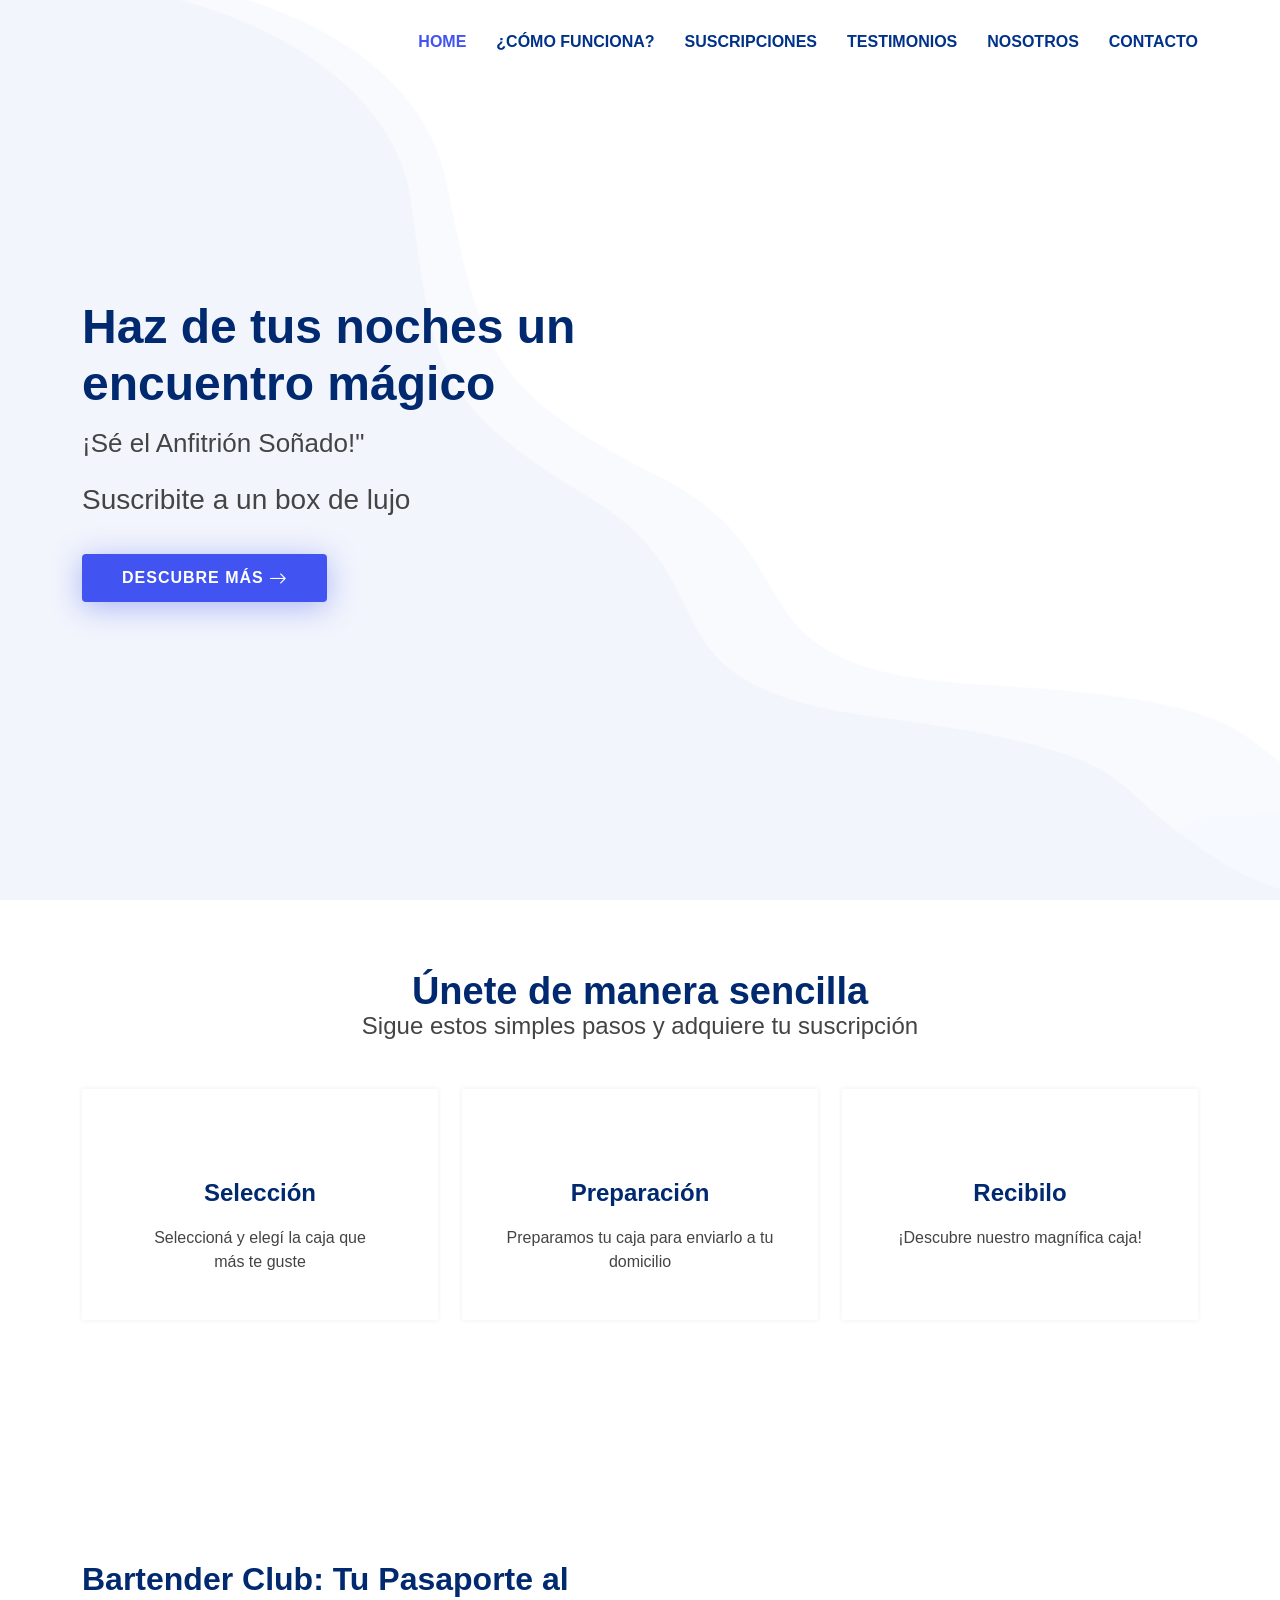
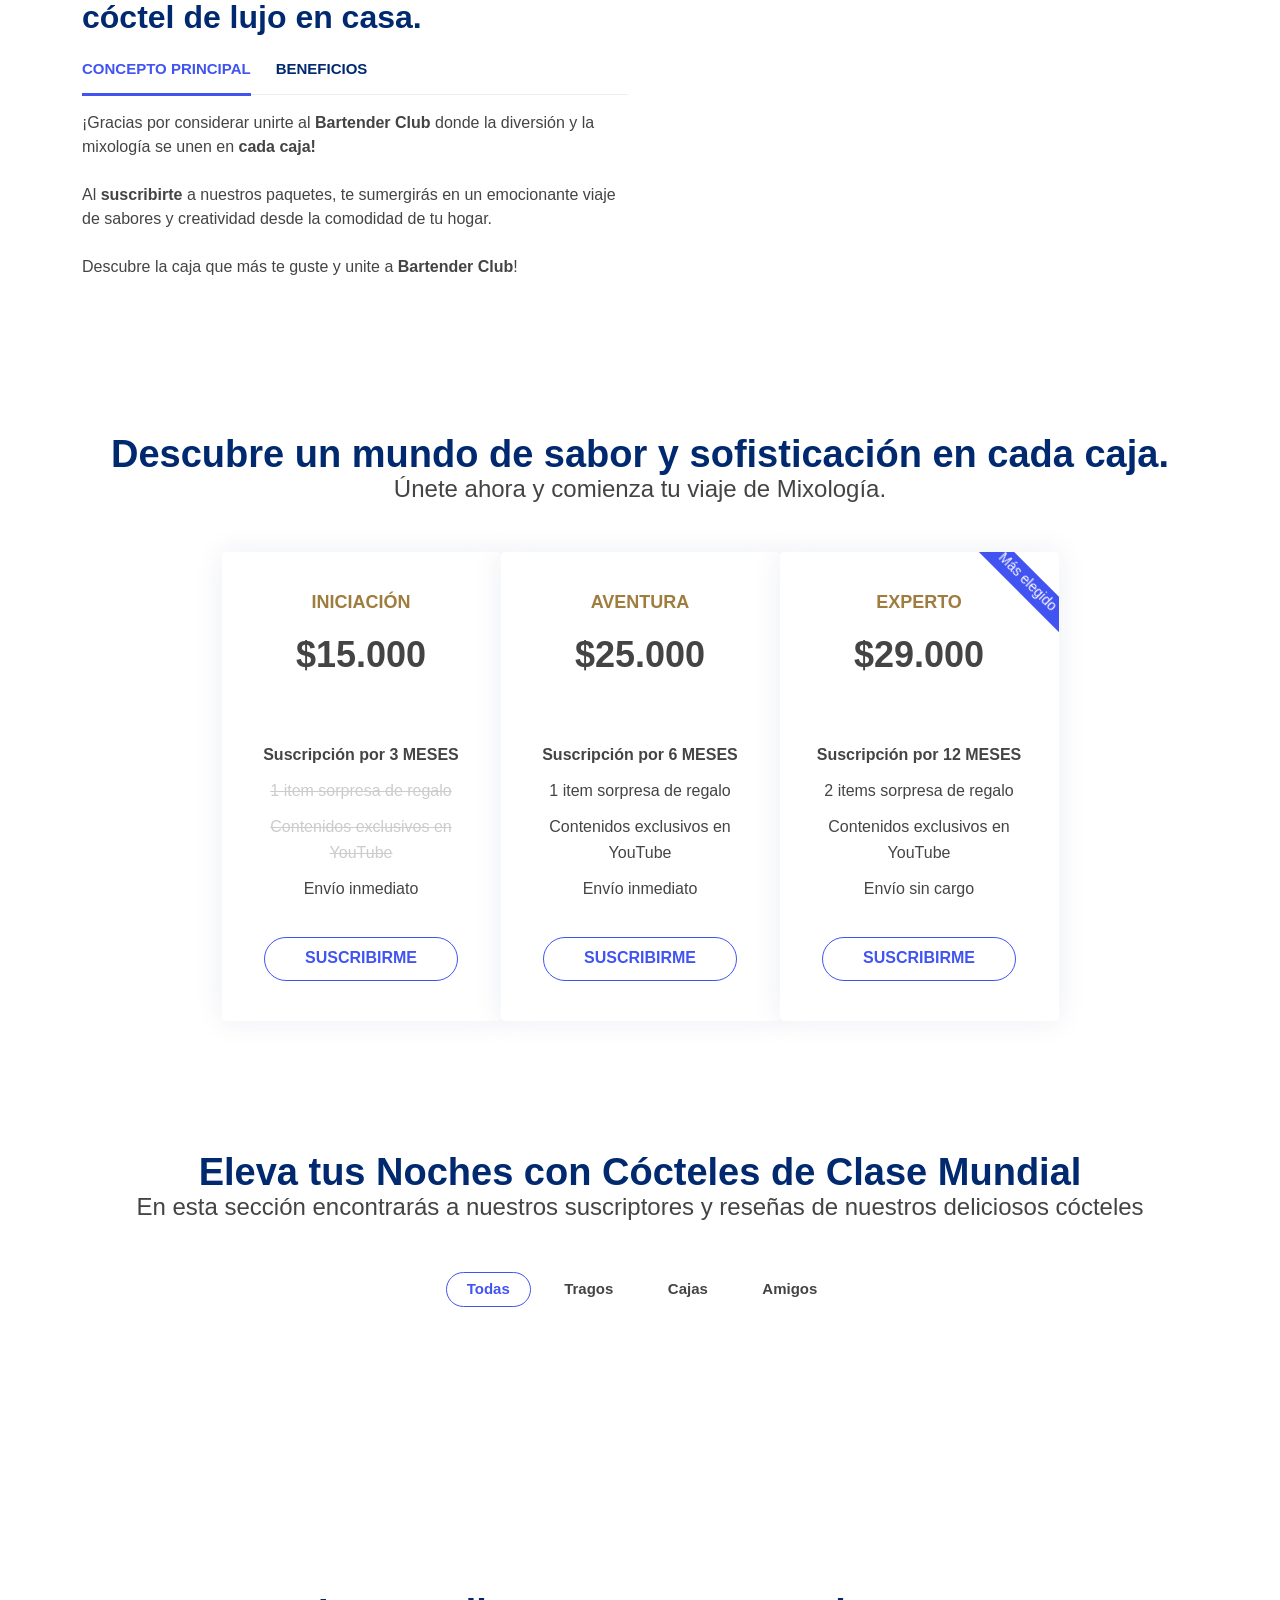
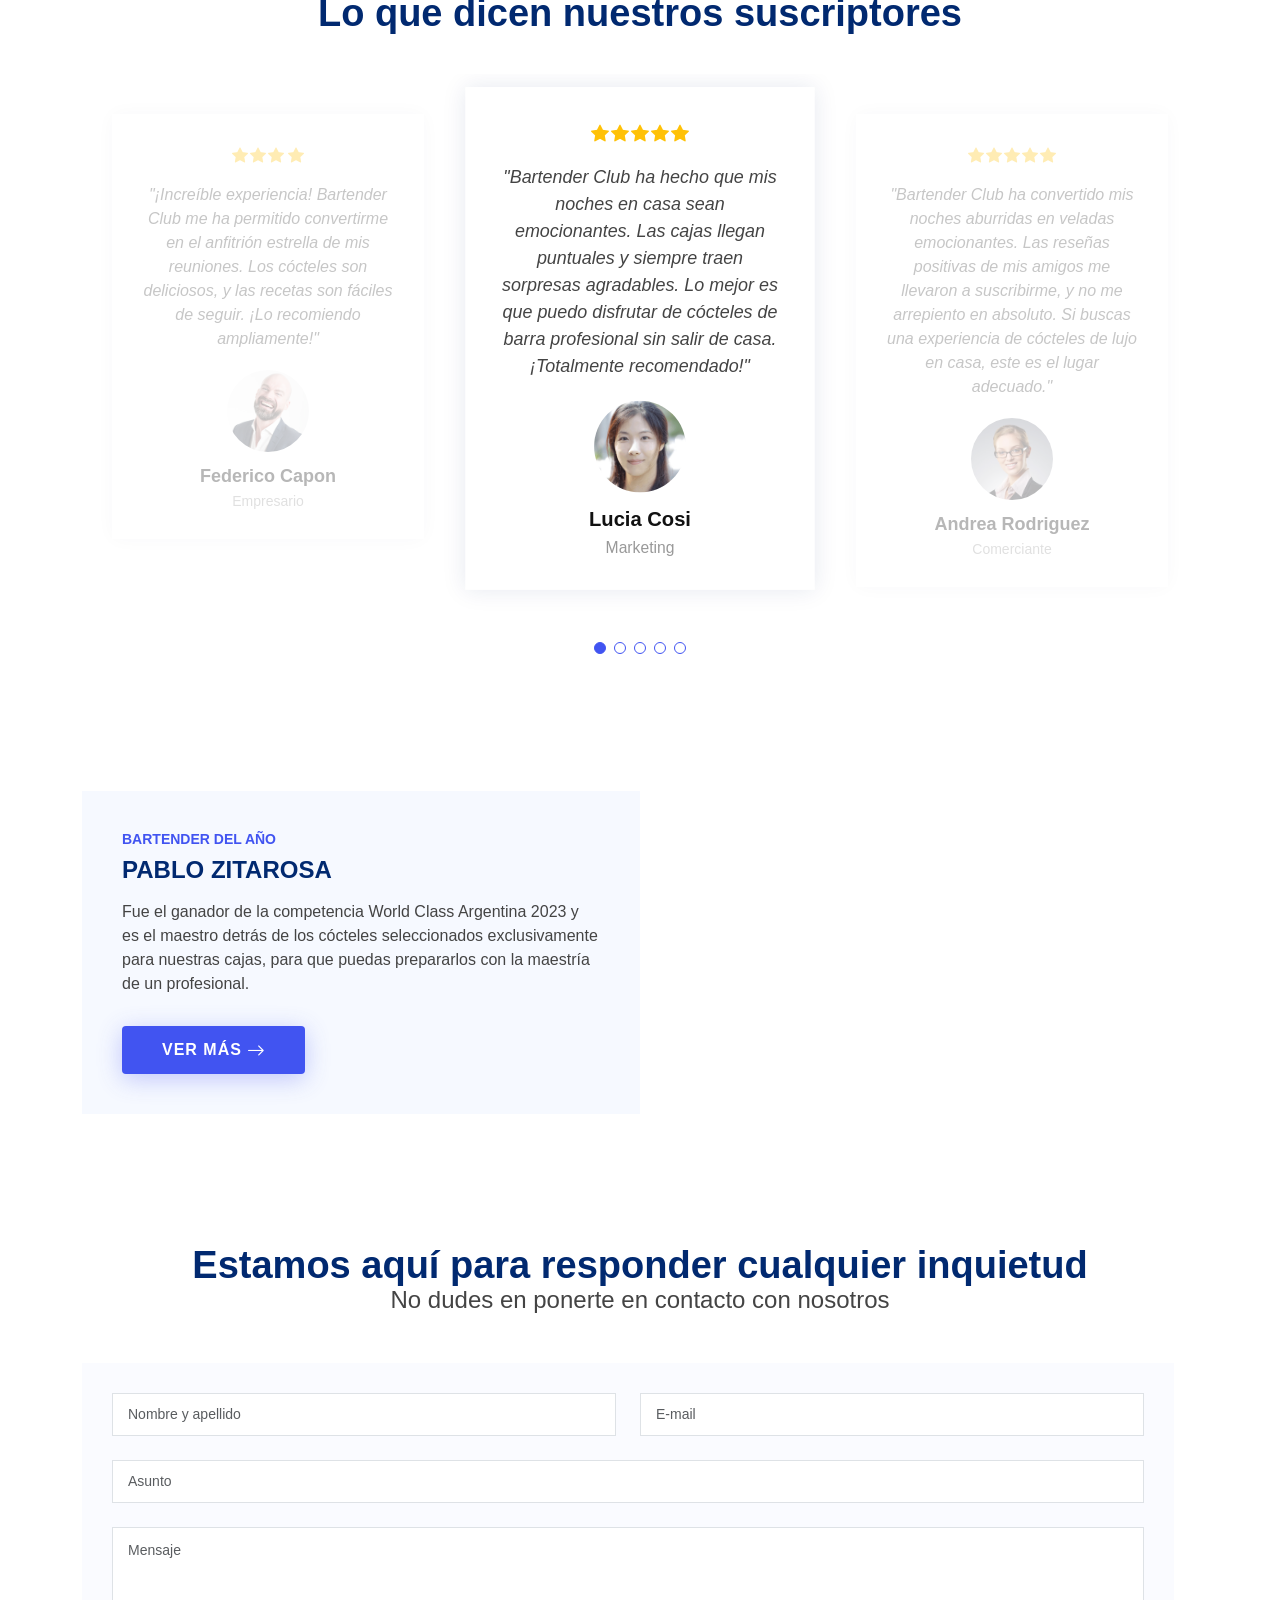
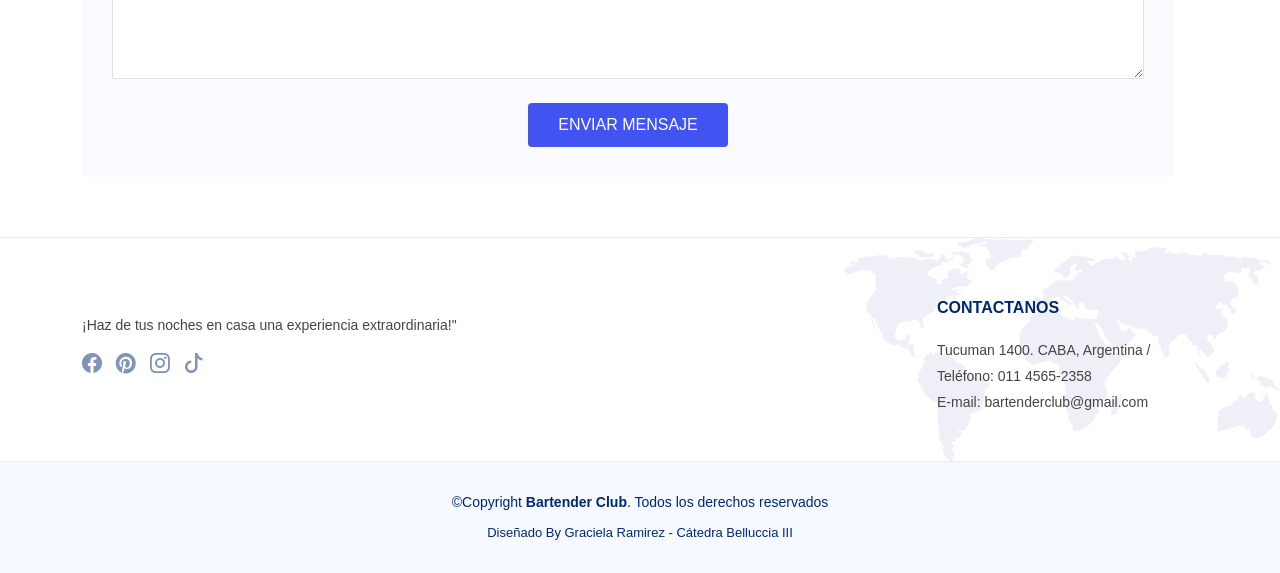
==== commit 4dae6084: "x" ====
--- a/index.html
+++ b/index.html
@@ -1,11 +1,16 @@
 <!DOCTYPE html>
 <html lang="en">
-
+  <style>
+    @import url('https://fonts.googleapis.com/css2?family=Russo+One&display=swap');
+  </style>
+<style>
+  @import url('https://fonts.googleapis.com/css2?family=Bricolage+Grotesque:opsz@12..96&display=swap');
+</style> 
 <head>
   <meta charset="utf-8">
   <meta content="width=device-width, initial-scale=1.0" name="viewport">
 
-  <title>FlexStart Bootstrap Template - Index</title>
+  <title>Bartender Club</title>
   <meta content="" name="description">
   <meta content="" name="keywords">
 
@@ -14,7 +19,13 @@
   <link href="assets/img/apple-touch-icon.png" rel="apple-touch-icon">
 
   <!-- Google Fonts -->
-  <link href="https://fonts.googleapis.com/css?family=Open+Sans:300,300i,400,400i,600,600i,700,700i|Nunito:300,300i,400,400i,600,600i,700,700i|Poppins:300,300i,400,400i,500,500i,600,600i,700,700i" rel="stylesheet">
+  <link rel="preconnect" href="https://fonts.googleapis.com">
+  <link rel="preconnect" href="https://fonts.gstatic.com" crossorigin>
+  <link href="https://fonts.googleapis.com/css2?family=Russo+One&display=swap" rel="stylesheet">
+
+  <link rel="preconnect" href="https://fonts.googleapis.com">
+<link rel="preconnect" href="https://fonts.gstatic.com" crossorigin>
+<link href="https://fonts.googleapis.com/css2?family=Bricolage+Grotesque:opsz@12..96&display=swap" rel="stylesheet">
 
   <!-- Vendor CSS Files -->
   <link href="assets/vendor/aos/aos.css" rel="stylesheet">
@@ -29,7 +40,7 @@
 
   <!-- =======================================================
   * Template Name: FlexStart
-  * Updated: Sep 18 2023 with Bootstrap v5.3.2
+  * Updated: Aug 30 2023 with Bootstrap v5.3.1
   * Template URL: https://bootstrapmade.com/flexstart-bootstrap-startup-template/
   * Author: BootstrapMade.com
   * License: https://bootstrapmade.com/license/
@@ -44,18 +55,18 @@
 
       <a href="index.html" class="logo d-flex align-items-center">
         <img src="assets/img/logo.png" alt="">
-        <span>FlexStart</span>
+        
       </a>
 
       <nav id="navbar" class="navbar">
         <ul>
-          <li><a class="nav-link scrollto active" href="#hero">Home</a></li>
-          <li><a class="nav-link scrollto" href="#about">About</a></li>
-          <li><a class="nav-link scrollto" href="#services">Services</a></li>
-          <li><a class="nav-link scrollto" href="#portfolio">Portfolio</a></li>
-          <li><a class="nav-link scrollto" href="#team">Team</a></li>
-          <li><a href="blog.html">Blog</a></li>
-          <li class="dropdown"><a href="#"><span>Drop Down</span> <i class="bi bi-chevron-down"></i></a>
+          <li><a class="nav-link scrollto active" href="#hero">HOME</a></li>
+          <li><a class="nav-link scrollto" href="#values">¿CÓMO FUNCIONA?</a></li>
+          <li><a href="blog.html">SUSCRIPCIONES</a></li>
+          <li><a class="nav-link scrollto" href="#testimonials">TESTIMONIOS</a></li>
+          <li><a class="nav-link scrollto" href="#about">NOSOTROS</a></li>
+          
+          <!--<li class="dropdown"><a href="#"><span>Drop Down</span> <i class="bi bi-chevron-down"></i></a>
             <ul>
               <li><a href="#">Drop Down 1</a></li>
               <li class="dropdown"><a href="#"><span>Deep Drop Down</span> <i class="bi bi-chevron-right"></i></a>
@@ -97,9 +108,9 @@
               </li>
             </ul>
           </li>
-
-          <li><a class="nav-link scrollto" href="#contact">Contact</a></li>
-          <li><a class="getstarted scrollto" href="#about">Get Started</a></li>
+-->
+          <li><a class="nav-link scrollto" href="#contact">CONTACTO</a></li>
+          <!-- <li><a class="getstarted scrollto" href="#about">Get Started</a></li>-->
         </ul>
         <i class="bi bi-list mobile-nav-toggle"></i>
       </nav><!-- .navbar -->
@@ -113,12 +124,13 @@
     <div class="container">
       <div class="row">
         <div class="col-lg-6 d-flex flex-column justify-content-center">
-          <h1 data-aos="fade-up">We offer modern solutions for growing your business</h1>
-          <h2 data-aos="fade-up" data-aos-delay="400">We are team of talented designers making websites with Bootstrap</h2>
+          <h1 data-aos="fade-up" class="titulo-hero">Haz de tus noches un encuentro mágico</h1>
+          <h2 data-aos="fade-up" class= "segundo" data-aos-delay="400">¡Sé el Anfitrión Soñado!"</h2> <br/>
+           <h3 data-aos="fade-up" class= "segundo" data-aos-delay="400">Suscribite a un box de lujo</h3>
           <div data-aos="fade-up" data-aos-delay="600">
             <div class="text-center text-lg-start">
-              <a href="#about" class="btn-get-started scrollto d-inline-flex align-items-center justify-content-center align-self-center">
-                <span>Get Started</span>
+              <a href="blog.html" class="btn-get-started scrollto d-inline-flex align-items-center justify-content-center align-self-center">
+                <span>DESCUBRE MÁS</span>
                 <i class="bi bi-arrow-right"></i>
               </a>
             </div>
@@ -133,70 +145,43 @@
   </section><!-- End Hero -->
 
   <main id="main">
-    <!-- ======= About Section ======= -->
-    <section id="about" class="about">
-
-      <div class="container" data-aos="fade-up">
-        <div class="row gx-0">
-
-          <div class="col-lg-6 d-flex flex-column justify-content-center" data-aos="fade-up" data-aos-delay="200">
-            <div class="content">
-              <h3>Who We Are</h3>
-              <h2>Expedita voluptas omnis cupiditate totam eveniet nobis sint iste. Dolores est repellat corrupti reprehenderit.</h2>
-              <p>
-                Quisquam vel ut sint cum eos hic dolores aperiam. Sed deserunt et. Inventore et et dolor consequatur itaque ut voluptate sed et. Magnam nam ipsum tenetur suscipit voluptatum nam et est corrupti.
-              </p>
-              <div class="text-center text-lg-start">
-                <a href="#" class="btn-read-more d-inline-flex align-items-center justify-content-center align-self-center">
-                  <span>Read More</span>
-                  <i class="bi bi-arrow-right"></i>
-                </a>
-              </div>
-            </div>
-          </div>
-
-          <div class="col-lg-6 d-flex align-items-center" data-aos="zoom-out" data-aos-delay="200">
-            <img src="assets/img/about.jpg" class="img-fluid" alt="">
-          </div>
-
-        </div>
-      </div>
-
-    </section><!-- End About Section -->
-
     <!-- ======= Values Section ======= -->
     <section id="values" class="values">
 
       <div class="container" data-aos="fade-up">
 
         <header class="section-header">
-          <h2>Our Values</h2>
-          <p>Odit est perspiciatis laborum et dicta</p>
+          <!--<h2>Our Values</h2>-->
+          <p>Únete de manera sencilla</p>
+          <h4>
+              Sigue estos simples pasos y adquiere tu suscripción
+          </h4>
         </header>
 
         <div class="row">
 
           <div class="col-lg-4" data-aos="fade-up" data-aos-delay="200">
             <div class="box">
-              <img src="assets/img/values-1.png" class="img-fluid" alt="">
-              <h3>Ad cupiditate sed est odio</h3>
-              <p>Eum ad dolor et. Autem aut fugiat debitis voluptatem consequuntur sit. Et veritatis id.</p>
+              <img src="assets/img/suscripcion2.svg" class="img-fluid" alt="">
+              <h3>Selección</h3>
+              <p>Seleccioná y elegí la caja que <br/> más te guste</p>
             </div>
           </div>
 
           <div class="col-lg-4 mt-4 mt-lg-0" data-aos="fade-up" data-aos-delay="400">
             <div class="box">
-              <img src="assets/img/values-2.png" class="img-fluid" alt="">
-              <h3>Voluptatem voluptatum alias</h3>
-              <p>Repudiandae amet nihil natus in distinctio suscipit id. Doloremque ducimus ea sit non.</p>
+              <img src="assets/img/envio1.svg" class="img-fluid" alt="">
+              <h3>Preparación</h3>
+              <p>Preparamos tu caja para enviarlo a tu domicilio</p>
+          
             </div>
           </div>
 
           <div class="col-lg-4 mt-4 mt-lg-0" data-aos="fade-up" data-aos-delay="600">
             <div class="box">
-              <img src="assets/img/values-3.png" class="img-fluid" alt="">
-              <h3>Fugit cupiditate alias nobis.</h3>
-              <p>Quam rem vitae est autem molestias explicabo debitis sint. Vero aliquid quidem commodi.</p>
+              <img src="assets/img/regalo1.svg" class="img-fluid" alt="">
+              <h3>Recibilo</h3>
+              <p>¡Descubre nuestro magnífica caja!</p>
             </div>
           </div>
 
@@ -206,7 +191,229 @@
 
     </section><!-- End Values Section -->
 
+ <!-- ======= Features Section ======= -->
+ <section id="features" class="features">
+
+  <div class="container" data-aos="fade-up">
+<!--
+    <header class="section-header">
+      <h2>Features</h2>
+      <p>Laboriosam et omnis fuga quis dolor direda fara</p>
+    </header>
+
+    <div class="row">
+
+      <div class="col-lg-6">
+        <img src="assets/img/features.png" class="img-fluid" alt="">
+      </div>
+
+      <div class="col-lg-6 mt-5 mt-lg-0 d-flex">
+        <div class="row align-self-center gy-4">
+
+          <div class="col-md-6" data-aos="zoom-out" data-aos-delay="200">
+            <div class="feature-box d-flex align-items-center">
+              <i class="bi bi-check"></i>
+              <h3>Eos aspernatur rem</h3>
+            </div>
+          </div>
+
+          <div class="col-md-6" data-aos="zoom-out" data-aos-delay="300">
+            <div class="feature-box d-flex align-items-center">
+              <i class="bi bi-check"></i>
+              <h3>Facilis neque ipsa</h3>
+            </div>
+          </div>
+
+          <div class="col-md-6" data-aos="zoom-out" data-aos-delay="400">
+            <div class="feature-box d-flex align-items-center">
+              <i class="bi bi-check"></i>
+              <h3>Volup amet voluptas</h3>
+            </div>
+          </div>
+
+          <div class="col-md-6" data-aos="zoom-out" data-aos-delay="500">
+            <div class="feature-box d-flex align-items-center">
+              <i class="bi bi-check"></i>
+              <h3>Rerum omnis sint</h3>
+            </div>
+          </div>
+
+          <div class="col-md-6" data-aos="zoom-out" data-aos-delay="600">
+            <div class="feature-box d-flex align-items-center">
+              <i class="bi bi-check"></i>
+              <h3>Alias possimus</h3>
+            </div>
+          </div>
+
+          <div class="col-md-6" data-aos="zoom-out" data-aos-delay="700">
+            <div class="feature-box d-flex align-items-center">
+              <i class="bi bi-check"></i>
+              <h3>Repellendus mollitia</h3>
+            </div>
+          </div>
+
+        </div>
+      </div>
+
+    </div> / row -->
+  
+    <!-- Feature Tabs -->
+    <div class="row feture-tabs" data-aos="fade-up">
+      <div class="col-lg-6">
+        <div class="otro"><h3>Bartender Club: Tu Pasaporte al cóctel de lujo en casa.</h3></div>
+
+        <!-- Tabs -->
+        <ul class="nav nav-pills mb-3">
+          <li>
+            <a class="nav-link active" data-bs-toggle="pill" href="#tab1">Concepto Principal</a>
+          </li>
+          <li>
+            <a class="nav-link" data-bs-toggle="pill" href="#tab2">Beneficios</a>
+          </li>
+          <!--
+          <li>
+            <a class="nav-link" data-bs-toggle="pill" href="#tab3">Corrupti</a>
+          </li>
+          -->
+        </ul><!-- End Tabs -->
+
+        <!-- Tab Content -->
+        <div class="tab-content">
+
+          <div class="tab-pane fade show active" id="tab1">
+            <p>¡Gracias por considerar unirte al <strong>Bartender Club</strong> donde la diversión y la mixología se unen en <strong>cada caja!</strong> </p>
+            <div class="d-flex align-items-center mb-2">
+             <!-- <i class="bi bi-check2"></i>-->
+             <!-- <h4>Repudiandae rerum velit modi et officia quasi facilis</h4>-->
+            </div>
+            <p>Al <strong>suscribirte</strong> a nuestros paquetes, te sumergirás en un emocionante viaje de sabores y creatividad desde la comodidad de tu hogar. 
+            <div class="d-flex align-items-center mb-2">
+             <!-- <i class="bi bi-check2"></i>-->
+             <!-- <h4>Repudiandae rerum velit modi et officia quasi facilis</h4>-->
+            </div>    
+                <p>Descubre la caja que más te guste y unite a <strong>Bartender Club</strong>!</p>
+            <div class="d-flex align-items-center mb-2">
+             <!-- <i class="bi bi-check2"></i>-->
+              <!-- <h4>Incidunt non veritatis illum ea ut nisi</h4>-->
+            </div>
+           <!-- <p>Non quod totam minus repellendus autem sint velit. Rerum debitis facere soluta tenetur. Iure molestiae assumenda sunt qui inventore eligendi voluptates nisi at. Dolorem quo tempora. Quia et perferendis.</p>-->
+          </div><!-- End Tab 1 Content -->
+
+          <div class="tab-pane fade show" id="tab2">
+            <p>Te ofrecemos un servicio con los siguientes beneficios:</p>
+            <div class="d-flex align-items-center mb-2">
+              <i class="bi bi-check2"></i>
+              <h4>Ingredientes frescos y de primera marca.</h4>
+            </div>
+            <p>Nuestra prioridad es ofrecerte la mejor calidad en cada experiencia. Por eso, seleccionamos cuidadosamente ingredientes frescos y de primera marca para cada caja que preparamos. </p>
+            <div class="d-flex align-items-center mb-2">
+              <i class="bi bi-check2"></i>
+              <h4>Recetas Exclusivas y Diversión Garantizada.</h4>
+            </div>
+            <p>Nuestras recetas exclusivas garantizan que cada cóctel sea una experiencia única. La diversión está asegurada en cada preparación.</p>
+          </div><!-- End Tab 2 Content -->
+
+          <div class="tab-pane fade show" id="tab3">
+            <p>Consequuntur inventore voluptates consequatur aut vel et. Eos doloribus expedita. Sapiente atque consequatur minima nihil quae aspernatur quo suscipit voluptatem.</p>
+            <div class="d-flex align-items-center mb-2">
+              <i class="bi bi-check2"></i>
+              <h4>Repudiandae rerum velit modi et officia quasi facilis</h4>
+            </div>
+            <p>Laborum omnis voluptates voluptas qui sit aliquam blanditiis. Sapiente minima commodi dolorum non eveniet magni quaerat nemo et.</p>
+            <div class="d-flex align-items-center mb-2">
+              <i class="bi bi-check2"></i>
+              <h4>Incidunt non veritatis illum ea ut nisi</h4>
+            </div>
+            <p>Non quod totam minus repellendus autem sint velit. Rerum debitis facere soluta tenetur. Iure molestiae assumenda sunt qui inventore eligendi voluptates nisi at. Dolorem quo tempora. Quia et perferendis.</p>
+          </div><!-- End Tab 3 Content -->
+
+        </div>
+
+      </div>
+
+      <div class="col-lg-6">
+        <img src="assets/img/features-2.png" class="img-fluid" alt="">
+      </div>
+
+    </div><!-- End Feature Tabs -->
+
+    <!-- Feature Icons -->
+     <!--
+    
+    <div class="row feature-icons" data-aos="fade-up">
+      <h3>Ratione mollitia eos ab laudantium rerum beatae quo</h3>
+
+      <div class="row">
+
+        <div class="col-xl-4 text-center" data-aos="fade-right" data-aos-delay="100">
+          <img src="assets/img/features-3.png" class="img-fluid p-4" alt="">
+        </div>
+
+        <div class="col-xl-8 d-flex content">
+          <div class="row align-self-center gy-4">
+
+            <div class="col-md-6 icon-box" data-aos="fade-up">
+              <i class="ri-line-chart-line"></i>
+              <div>
+                <h4>Corporis voluptates sit</h4>
+                <p>Consequuntur sunt aut quasi enim aliquam quae harum pariatur laboris nisi ut aliquip</p>
+              </div>
+            </div>
+
+            <div class="col-md-6 icon-box" data-aos="fade-up" data-aos-delay="100">
+              <i class="ri-stack-line"></i>
+              <div>
+                <h4>Ullamco laboris nisi</h4>
+                <p>Excepteur sint occaecat cupidatat non proident, sunt in culpa qui officia deserunt</p>
+              </div>
+            </div>
+
+            <div class="col-md-6 icon-box" data-aos="fade-up" data-aos-delay="200">
+              <i class="ri-brush-4-line"></i>
+              <div>
+                <h4>Labore consequatur</h4>
+                <p>Aut suscipit aut cum nemo deleniti aut omnis. Doloribus ut maiores omnis facere</p>
+              </div>
+            </div>
+
+            <div class="col-md-6 icon-box" data-aos="fade-up" data-aos-delay="300">
+              <i class="ri-magic-line"></i>
+              <div>
+                <h4>Beatae veritatis</h4>
+                <p>Expedita veritatis consequuntur nihil tempore laudantium vitae denat pacta</p>
+              </div>
+            </div>
+
+            <div class="col-md-6 icon-box" data-aos="fade-up" data-aos-delay="400">
+              <i class="ri-command-line"></i>
+              <div>
+                <h4>Molestiae dolor</h4>
+                <p>Et fuga et deserunt et enim. Dolorem architecto ratione tensa raptor marte</p>
+              </div>
+            </div>
+
+            <div class="col-md-6 icon-box" data-aos="fade-up" data-aos-delay="500">
+              <i class="ri-radar-line"></i>
+              <div>
+                <h4>Explicabo consectetur</h4>
+                <p>Est autem dicta beatae suscipit. Sint veritatis et sit quasi ab aut inventore</p>
+              </div>
+            </div>
+
+          </div>
+        </div>
+
+      </div>
+-->
+    </div><!-- End Feature Icons -->
+
+  </div>
+
+</section><!-- End Features Section -->
+
+
     <!-- ======= Counts Section ======= -->
+    <!-- 
     <section id="counts" class="counts">
       <div class="container" data-aos="fade-up">
 
@@ -255,220 +462,12 @@
         </div>
 
       </div>
+      -->
     </section><!-- End Counts Section -->
 
-    <!-- ======= Features Section ======= -->
-    <section id="features" class="features">
-
-      <div class="container" data-aos="fade-up">
-
-        <header class="section-header">
-          <h2>Features</h2>
-          <p>Laboriosam et omnis fuga quis dolor direda fara</p>
-        </header>
-
-        <div class="row">
-
-          <div class="col-lg-6">
-            <img src="assets/img/features.png" class="img-fluid" alt="">
-          </div>
-
-          <div class="col-lg-6 mt-5 mt-lg-0 d-flex">
-            <div class="row align-self-center gy-4">
-
-              <div class="col-md-6" data-aos="zoom-out" data-aos-delay="200">
-                <div class="feature-box d-flex align-items-center">
-                  <i class="bi bi-check"></i>
-                  <h3>Eos aspernatur rem</h3>
-                </div>
-              </div>
-
-              <div class="col-md-6" data-aos="zoom-out" data-aos-delay="300">
-                <div class="feature-box d-flex align-items-center">
-                  <i class="bi bi-check"></i>
-                  <h3>Facilis neque ipsa</h3>
-                </div>
-              </div>
-
-              <div class="col-md-6" data-aos="zoom-out" data-aos-delay="400">
-                <div class="feature-box d-flex align-items-center">
-                  <i class="bi bi-check"></i>
-                  <h3>Volup amet voluptas</h3>
-                </div>
-              </div>
-
-              <div class="col-md-6" data-aos="zoom-out" data-aos-delay="500">
-                <div class="feature-box d-flex align-items-center">
-                  <i class="bi bi-check"></i>
-                  <h3>Rerum omnis sint</h3>
-                </div>
-              </div>
-
-              <div class="col-md-6" data-aos="zoom-out" data-aos-delay="600">
-                <div class="feature-box d-flex align-items-center">
-                  <i class="bi bi-check"></i>
-                  <h3>Alias possimus</h3>
-                </div>
-              </div>
-
-              <div class="col-md-6" data-aos="zoom-out" data-aos-delay="700">
-                <div class="feature-box d-flex align-items-center">
-                  <i class="bi bi-check"></i>
-                  <h3>Repellendus mollitia</h3>
-                </div>
-              </div>
-
-            </div>
-          </div>
-
-        </div> <!-- / row -->
-
-        <!-- Feature Tabs -->
-        <div class="row feture-tabs" data-aos="fade-up">
-          <div class="col-lg-6">
-            <h3>Neque officiis dolore maiores et exercitationem quae est seda lidera pat claero</h3>
-
-            <!-- Tabs -->
-            <ul class="nav nav-pills mb-3">
-              <li>
-                <a class="nav-link active" data-bs-toggle="pill" href="#tab1">Saepe fuga</a>
-              </li>
-              <li>
-                <a class="nav-link" data-bs-toggle="pill" href="#tab2">Voluptates</a>
-              </li>
-              <li>
-                <a class="nav-link" data-bs-toggle="pill" href="#tab3">Corrupti</a>
-              </li>
-            </ul><!-- End Tabs -->
-
-            <!-- Tab Content -->
-            <div class="tab-content">
-
-              <div class="tab-pane fade show active" id="tab1">
-                <p>Consequuntur inventore voluptates consequatur aut vel et. Eos doloribus expedita. Sapiente atque consequatur minima nihil quae aspernatur quo suscipit voluptatem.</p>
-                <div class="d-flex align-items-center mb-2">
-                  <i class="bi bi-check2"></i>
-                  <h4>Repudiandae rerum velit modi et officia quasi facilis</h4>
-                </div>
-                <p>Laborum omnis voluptates voluptas qui sit aliquam blanditiis. Sapiente minima commodi dolorum non eveniet magni quaerat nemo et.</p>
-                <div class="d-flex align-items-center mb-2">
-                  <i class="bi bi-check2"></i>
-                  <h4>Incidunt non veritatis illum ea ut nisi</h4>
-                </div>
-                <p>Non quod totam minus repellendus autem sint velit. Rerum debitis facere soluta tenetur. Iure molestiae assumenda sunt qui inventore eligendi voluptates nisi at. Dolorem quo tempora. Quia et perferendis.</p>
-              </div><!-- End Tab 1 Content -->
-
-              <div class="tab-pane fade show" id="tab2">
-                <p>Consequuntur inventore voluptates consequatur aut vel et. Eos doloribus expedita. Sapiente atque consequatur minima nihil quae aspernatur quo suscipit voluptatem.</p>
-                <div class="d-flex align-items-center mb-2">
-                  <i class="bi bi-check2"></i>
-                  <h4>Repudiandae rerum velit modi et officia quasi facilis</h4>
-                </div>
-                <p>Laborum omnis voluptates voluptas qui sit aliquam blanditiis. Sapiente minima commodi dolorum non eveniet magni quaerat nemo et.</p>
-                <div class="d-flex align-items-center mb-2">
-                  <i class="bi bi-check2"></i>
-                  <h4>Incidunt non veritatis illum ea ut nisi</h4>
-                </div>
-                <p>Non quod totam minus repellendus autem sint velit. Rerum debitis facere soluta tenetur. Iure molestiae assumenda sunt qui inventore eligendi voluptates nisi at. Dolorem quo tempora. Quia et perferendis.</p>
-              </div><!-- End Tab 2 Content -->
-
-              <div class="tab-pane fade show" id="tab3">
-                <p>Consequuntur inventore voluptates consequatur aut vel et. Eos doloribus expedita. Sapiente atque consequatur minima nihil quae aspernatur quo suscipit voluptatem.</p>
-                <div class="d-flex align-items-center mb-2">
-                  <i class="bi bi-check2"></i>
-                  <h4>Repudiandae rerum velit modi et officia quasi facilis</h4>
-                </div>
-                <p>Laborum omnis voluptates voluptas qui sit aliquam blanditiis. Sapiente minima commodi dolorum non eveniet magni quaerat nemo et.</p>
-                <div class="d-flex align-items-center mb-2">
-                  <i class="bi bi-check2"></i>
-                  <h4>Incidunt non veritatis illum ea ut nisi</h4>
-                </div>
-                <p>Non quod totam minus repellendus autem sint velit. Rerum debitis facere soluta tenetur. Iure molestiae assumenda sunt qui inventore eligendi voluptates nisi at. Dolorem quo tempora. Quia et perferendis.</p>
-              </div><!-- End Tab 3 Content -->
-
-            </div>
-
-          </div>
-
-          <div class="col-lg-6">
-            <img src="assets/img/features-2.png" class="img-fluid" alt="">
-          </div>
-
-        </div><!-- End Feature Tabs -->
-
-        <!-- Feature Icons -->
-        <div class="row feature-icons" data-aos="fade-up">
-          <h3>Ratione mollitia eos ab laudantium rerum beatae quo</h3>
-
-          <div class="row">
-
-            <div class="col-xl-4 text-center" data-aos="fade-right" data-aos-delay="100">
-              <img src="assets/img/features-3.png" class="img-fluid p-4" alt="">
-            </div>
-
-            <div class="col-xl-8 d-flex content">
-              <div class="row align-self-center gy-4">
-
-                <div class="col-md-6 icon-box" data-aos="fade-up">
-                  <i class="ri-line-chart-line"></i>
-                  <div>
-                    <h4>Corporis voluptates sit</h4>
-                    <p>Consequuntur sunt aut quasi enim aliquam quae harum pariatur laboris nisi ut aliquip</p>
-                  </div>
-                </div>
-
-                <div class="col-md-6 icon-box" data-aos="fade-up" data-aos-delay="100">
-                  <i class="ri-stack-line"></i>
-                  <div>
-                    <h4>Ullamco laboris nisi</h4>
-                    <p>Excepteur sint occaecat cupidatat non proident, sunt in culpa qui officia deserunt</p>
-                  </div>
-                </div>
-
-                <div class="col-md-6 icon-box" data-aos="fade-up" data-aos-delay="200">
-                  <i class="ri-brush-4-line"></i>
-                  <div>
-                    <h4>Labore consequatur</h4>
-                    <p>Aut suscipit aut cum nemo deleniti aut omnis. Doloribus ut maiores omnis facere</p>
-                  </div>
-                </div>
-
-                <div class="col-md-6 icon-box" data-aos="fade-up" data-aos-delay="300">
-                  <i class="ri-magic-line"></i>
-                  <div>
-                    <h4>Beatae veritatis</h4>
-                    <p>Expedita veritatis consequuntur nihil tempore laudantium vitae denat pacta</p>
-                  </div>
-                </div>
-
-                <div class="col-md-6 icon-box" data-aos="fade-up" data-aos-delay="400">
-                  <i class="ri-command-line"></i>
-                  <div>
-                    <h4>Molestiae dolor</h4>
-                    <p>Et fuga et deserunt et enim. Dolorem architecto ratione tensa raptor marte</p>
-                  </div>
-                </div>
-
-                <div class="col-md-6 icon-box" data-aos="fade-up" data-aos-delay="500">
-                  <i class="ri-radar-line"></i>
-                  <div>
-                    <h4>Explicabo consectetur</h4>
-                    <p>Est autem dicta beatae suscipit. Sint veritatis et sit quasi ab aut inventore</p>
-                  </div>
-                </div>
-
-              </div>
-            </div>
-
-          </div>
-
-        </div><!-- End Feature Icons -->
-
-      </div>
-
-    </section><!-- End Features Section -->
-
+   
     <!-- ======= Services Section ======= -->
+    <!-- 
     <section id="services" class="services">
 
       <div class="container" data-aos="fade-up">
@@ -538,20 +537,28 @@
 
       </div>
 
-    </section><!-- End Services Section -->
+    </section>
+    -->
+    <!-- End Services Section -->
 
     <!-- ======= Pricing Section ======= -->
-    <section id="pricing" class="pricing">
+    <section id="pricing" class="pricing"style= flex>
 
       <div class="container" data-aos="fade-up">
 
         <header class="section-header">
-          <h2>Pricing</h2>
-          <p>Check our Pricing</p>
+          <!--<h2>Pricing</h2>-->
+      
+          <p>Descubre un mundo de sabor y sofisticación en cada caja.</p>
+        
+          <h4>
+            Únete ahora y comienza tu viaje de Mixología.
+          </h4>
         </header>
 
-        <div class="row gy-4" data-aos="fade-left">
-
+        <div class="row gy-3" data-aos="fade-left">
+          <div class="col-lg-12 d-flex justify-content-center" >
+<!--
           <div class="col-lg-3 col-md-6" data-aos="zoom-in" data-aos-delay="100">
             <div class="box">
               <h3 style="color: #07d5c0;">Free Plan</h3>
@@ -568,55 +575,60 @@
             </div>
           </div>
 
+       -->
+
+          <div class="col-lg-3 col-md-6" data-aos="zoom-in" data-aos-delay="300">
+            <div class="box">
+              <h3 style="color: #9f7d3e;">INICIACIÓN</h3>
+              <div class="price"></sup> $15.000</div>
+              <img src="assets/img/pricing-business.png" class="img-fluid" alt="">
+              <ul>
+                 <!--<li>5 PRENDAS</li>-->
+                <li><strong>Suscripción por 3 MESES</strong></li>
+                <li class="na">1 item sorpresa de regalo</li>
+                <li class="na">Contenidos exclusivos en YouTube </li>
+                <li>Envío inmediato</li>
+                <!--<li>Pharetra massa</li>
+                <li>Massa ultricies mi</li>-->
+              </ul>
+              <a href="blog.html" class="btn-buy">SUSCRIBIRME</a>
+            </div>
+          </div>
+
+          <div class="col-lg-3 col-md-6" data-aos="zoom-in" data-aos-delay="400">
+            <div class="box">
+              <h3 style="color: #9f7d3e;">AVENTURA</h3>
+              <div class="price"></sup> $25.000</div>
+              <img src="assets/img/pricing-ultimate.png" class="img-fluid" alt="">
+              <ul>
+                <!--<li>8 PRENDAS</li>-->
+                <li><strong>Suscripción por 6 MESES</strong></li>
+                <li> 1 item sorpresa de regalo</li>
+                <li>Contenidos exclusivos en YouTube</li>
+                <li>Envío inmediato</li>
+                
+              </ul>
+              <a href="blog.html"  class="btn-buy">SUSCRIBIRME</a>
+            </div>
+          </div>
+
           <div class="col-lg-3 col-md-6" data-aos="zoom-in" data-aos-delay="200">
             <div class="box">
-              <span class="featured">Featured</span>
-              <h3 style="color: #65c600;">Starter Plan</h3>
-              <div class="price"><sup>$</sup>19<span> / mo</span></div>
+              <span class="featured">Más elegido</span>
+              <h3 style="color: #9f7d3e;">EXPERTO</h3>
+              <div class="price"></sup> $29.000</div>
               <img src="assets/img/pricing-starter.png" class="img-fluid" alt="">
               <ul>
-                <li>Aida dere</li>
-                <li>Nec feugiat nisl</li>
-                <li>Nulla at volutpat dola</li>
-                <li>Pharetra massa</li>
-                <li class="na">Massa ultricies mi</li>
+                <!--<li>12 PRENDAS</li>-->
+                <li><strong>Suscripción por 12 MESES</strong></li>
+                <li>2 items sorpresa de regalo</li>
+                <li>Contenidos exclusivos en YouTube</li>
+                <li class= >Envío sin cargo</li>
               </ul>
-              <a href="#" class="btn-buy">Buy Now</a>
-            </div>
-          </div>
-
-          <div class="col-lg-3 col-md-6" data-aos="zoom-in" data-aos-delay="300">
-            <div class="box">
-              <h3 style="color: #ff901c;">Business Plan</h3>
-              <div class="price"><sup>$</sup>29<span> / mo</span></div>
-              <img src="assets/img/pricing-business.png" class="img-fluid" alt="">
-              <ul>
-                <li>Aida dere</li>
-                <li>Nec feugiat nisl</li>
-                <li>Nulla at volutpat dola</li>
-                <li>Pharetra massa</li>
-                <li>Massa ultricies mi</li>
-              </ul>
-              <a href="#" class="btn-buy">Buy Now</a>
-            </div>
-          </div>
-
-          <div class="col-lg-3 col-md-6" data-aos="zoom-in" data-aos-delay="400">
-            <div class="box">
-              <h3 style="color: #ff0071;">Ultimate Plan</h3>
-              <div class="price"><sup>$</sup>49<span> / mo</span></div>
-              <img src="assets/img/pricing-ultimate.png" class="img-fluid" alt="">
-              <ul>
-                <li>Aida dere</li>
-                <li>Nec feugiat nisl</li>
-                <li>Nulla at volutpat dola</li>
-                <li>Pharetra massa</li>
-                <li>Massa ultricies mi</li>
-              </ul>
-              <a href="#" class="btn-buy">Buy Now</a>
-            </div>
-          </div>
-
+              <a href="blog.html"  class="btn-buy">SUSCRIBIRME</a>
+            </div>
+          </div>
+          <div class="fin">
         </div>
 
       </div>
@@ -624,18 +636,21 @@
     </section><!-- End Pricing Section -->
 
     <!-- ======= F.A.Q Section ======= -->
+   <!-- 
     <section id="faq" class="faq">
-
+    
       <div class="container" data-aos="fade-up">
 
         <header class="section-header">
           <h2>F.A.Q</h2>
           <p>Frequently Asked Questions</p>
         </header>
-
+      
         <div class="row">
           <div class="col-lg-6">
+            -->
             <!-- F.A.Q List 1-->
+            <!--
             <div class="accordion accordion-flush" id="faqlist1">
               <div class="accordion-item">
                 <h2 class="accordion-header">
@@ -680,8 +695,9 @@
           </div>
 
           <div class="col-lg-6">
-
+-->
             <!-- F.A.Q List 2-->
+            <!--
             <div class="accordion accordion-flush" id="faqlist2">
 
               <div class="accordion-item">
@@ -729,26 +745,29 @@
         </div>
 
       </div>
-
-    </section><!-- End F.A.Q Section -->
-
+-->    
+
+   </section><!-- End F.A.Q Section -->
     <!-- ======= Portfolio Section ======= -->
     <section id="portfolio" class="portfolio">
 
       <div class="container" data-aos="fade-up">
 
         <header class="section-header">
-          <h2>Portfolio</h2>
-          <p>Check our latest work</p>
+          <!--<h2>Portfolio</h2>-->
+          <p>Eleva tus Noches con Cócteles de Clase Mundial</p>
+          <h4>
+            En esta sección encontrarás a nuestros suscriptores y reseñas de nuestros deliciosos cócteles
+          </h4>
         </header>
 
         <div class="row" data-aos="fade-up" data-aos-delay="100">
           <div class="col-lg-12 d-flex justify-content-center">
             <ul id="portfolio-flters">
-              <li data-filter="*" class="filter-active">All</li>
-              <li data-filter=".filter-app">App</li>
-              <li data-filter=".filter-card">Card</li>
-              <li data-filter=".filter-web">Web</li>
+              <li data-filter="*" class="filter-active">Todas</li>
+              <li data-filter=".filter-app">Tragos</li>
+              <li data-filter=".filter-card">Cajas</li>
+              <li data-filter=".filter-web">Amigos</li>
             </ul>
           </div>
         </div>
@@ -757,13 +776,13 @@
 
           <div class="col-lg-4 col-md-6 portfolio-item filter-app">
             <div class="portfolio-wrap">
-              <img src="assets/img/portfolio/portfolio-1.jpg" class="img-fluid" alt="">
+              <img src="assets/img/portfolio/portfolio-1.png" class="img-fluid" alt="">
               <div class="portfolio-info">
-                <h4>App 1</h4>
-                <p>App</p>
+                <h4></h4>
+                <p></p>
                 <div class="portfolio-links">
-                  <a href="assets/img/portfolio/portfolio-1.jpg" data-gallery="portfolioGallery" class="portfokio-lightbox" title="App 1"><i class="bi bi-plus"></i></a>
-                  <a href="portfolio-details.html" title="More Details"><i class="bi bi-link"></i></a>
+                   <a href="assets/img/portfolio/portfolio-1.png" data-gallery="portfolioGallery" class="portfokio-lightbox" ><i class="bi bi-plus"></i></a>
+                  <!--<a href="portfolio-details.html" title="More Details"><i class="bi bi-link"></i></a>-->
                 </div>
               </div>
             </div>
@@ -771,13 +790,13 @@
 
           <div class="col-lg-4 col-md-6 portfolio-item filter-web">
             <div class="portfolio-wrap">
-              <img src="assets/img/portfolio/portfolio-2.jpg" class="img-fluid" alt="">
+              <img src="assets/img/portfolio/portfolio-2.png" class="img-fluid" alt="">
               <div class="portfolio-info">
-                <h4>Web 3</h4>
-                <p>Web</p>
+                <h4></h4>
+                <p></p>
                 <div class="portfolio-links">
-                  <a href="assets/img/portfolio/portfolio-2.jpg" data-gallery="portfolioGallery" class="portfokio-lightbox" title="Web 3"><i class="bi bi-plus"></i></a>
-                  <a href="portfolio-details.html" title="More Details"><i class="bi bi-link"></i></a>
+                  <a href="assets/img/portfolio/portfolio-2.png" data-gallery="portfolioGallery" class="portfokio-lightbox" ><i class="bi bi-plus"></i></a>
+                  <!--<a href="portfolio-details.html" title="More Details"><i class="bi bi-link"></i></a>-->
                 </div>
               </div>
             </div>
@@ -785,13 +804,13 @@
 
           <div class="col-lg-4 col-md-6 portfolio-item filter-app">
             <div class="portfolio-wrap">
-              <img src="assets/img/portfolio/portfolio-3.jpg" class="img-fluid" alt="">
+              <img src="assets/img/portfolio/portfolio-3.png" class="img-fluid" alt="">
               <div class="portfolio-info">
-                <h4>App 2</h4>
-                <p>App</p>
+                <h4></h4>
+                <p></p>
                 <div class="portfolio-links">
-                  <a href="assets/img/portfolio/portfolio-3.jpg" data-gallery="portfolioGallery" class="portfokio-lightbox" title="App 2"><i class="bi bi-plus"></i></a>
-                  <a href="portfolio-details.html" title="More Details"><i class="bi bi-link"></i></a>
+                  <a href="assets/img/portfolio/portfolio-3.png" data-gallery="portfolioGallery" class="portfokio-lightbox" ><i class="bi bi-plus"></i></a>
+                   <!--<a href="portfolio-details.html" title="More Details"><i class="bi bi-link"></i></a>-->
                 </div>
               </div>
             </div>
@@ -799,13 +818,13 @@
 
           <div class="col-lg-4 col-md-6 portfolio-item filter-card">
             <div class="portfolio-wrap">
-              <img src="assets/img/portfolio/portfolio-4.jpg" class="img-fluid" alt="">
+              <img src="assets/img/portfolio/portfolio-4.png" class="img-fluid" alt="">
               <div class="portfolio-info">
-                <h4>Card 2</h4>
-                <p>Card</p>
+                <h4></h4>
+                <p></p>
                 <div class="portfolio-links">
-                  <a href="assets/img/portfolio/portfolio-4.jpg" data-gallery="portfolioGallery" class="portfokio-lightbox" title="Card 2"><i class="bi bi-plus"></i></a>
-                  <a href="portfolio-details.html" title="More Details"><i class="bi bi-link"></i></a>
+                  <a href="assets/img/portfolio/portfolio-4.png" data-gallery="portfolioGallery" class="portfokio-lightbox" ><i class="bi bi-plus"></i></a>
+                  <!--<a href="portfolio-details.html" title="More Details"><i class="bi bi-link"></i></a>-->
                 </div>
               </div>
             </div>
@@ -813,13 +832,13 @@
 
           <div class="col-lg-4 col-md-6 portfolio-item filter-web">
             <div class="portfolio-wrap">
-              <img src="assets/img/portfolio/portfolio-5.jpg" class="img-fluid" alt="">
+              <img src="assets/img/portfolio/portfolio-5.png" class="img-fluid" alt="">
               <div class="portfolio-info">
-                <h4>Web 2</h4>
-                <p>Web</p>
+                <h4></h4>
+                <p></p>
                 <div class="portfolio-links">
-                  <a href="assets/img/portfolio/portfolio-5.jpg" data-gallery="portfolioGallery" class="portfokio-lightbox" title="Web 2"><i class="bi bi-plus"></i></a>
-                  <a href="portfolio-details.html" title="More Details"><i class="bi bi-link"></i></a>
+                  <a href="assets/img/portfolio/portfolio-5.png" data-gallery="portfolioGallery" class="portfokio-lightbox" ><i class="bi bi-plus"></i></a>
+                  <!--<a href="portfolio-details.html" title="More Details"><i class="bi bi-link"></i></a>-->
                 </div>
               </div>
             </div>
@@ -827,13 +846,13 @@
 
           <div class="col-lg-4 col-md-6 portfolio-item filter-app">
             <div class="portfolio-wrap">
-              <img src="assets/img/portfolio/portfolio-6.jpg" class="img-fluid" alt="">
+              <img src="assets/img/portfolio/portfolio-6.png" class="img-fluid" alt="">
               <div class="portfolio-info">
-                <h4>App 3</h4>
-                <p>App</p>
+                <h4></h4>
+                <p></p>
                 <div class="portfolio-links">
-                  <a href="assets/img/portfolio/portfolio-6.jpg" data-gallery="portfolioGallery" class="portfokio-lightbox" title="App 3"><i class="bi bi-plus"></i></a>
-                  <a href="portfolio-details.html" title="More Details"><i class="bi bi-link"></i></a>
+                  <a href="assets/img/portfolio/portfolio-6.png" data-gallery="portfolioGallery" class="portfokio-lightbox"><i class="bi bi-plus"></i></a>
+                   <!--<a href="portfolio-details.html" title="More Details"><i class="bi bi-link"></i></a>-->
                 </div>
               </div>
             </div>
@@ -841,13 +860,13 @@
 
           <div class="col-lg-4 col-md-6 portfolio-item filter-card">
             <div class="portfolio-wrap">
-              <img src="assets/img/portfolio/portfolio-7.jpg" class="img-fluid" alt="">
+              <img src="assets/img/portfolio/portfolio-7.png" class="img-fluid" alt="">
               <div class="portfolio-info">
-                <h4>Card 1</h4>
-                <p>Card</p>
+                <h4></h4>
+                <p></p>
                 <div class="portfolio-links">
-                  <a href="assets/img/portfolio/portfolio-7.jpg" data-gallery="portfolioGallery" class="portfokio-lightbox" title="Card 1"><i class="bi bi-plus"></i></a>
-                  <a href="portfolio-details.html" title="More Details"><i class="bi bi-link"></i></a>
+                  <a href="assets/img/portfolio/portfolio-7.png" data-gallery="portfolioGallery" class="portfokio-lightbox" ><i class="bi bi-plus"></i></a>
+                  <!--<a href="portfolio-details.html" title="More Details"><i class="bi bi-link"></i></a>-->
                 </div>
               </div>
             </div>
@@ -855,13 +874,13 @@
 
           <div class="col-lg-4 col-md-6 portfolio-item filter-card">
             <div class="portfolio-wrap">
-              <img src="assets/img/portfolio/portfolio-8.jpg" class="img-fluid" alt="">
+              <img src="assets/img/portfolio/portfolio-8.png" class="img-fluid" alt="">
               <div class="portfolio-info">
-                <h4>Card 3</h4>
-                <p>Card</p>
+                <h4></h4>
+                <p></p>
                 <div class="portfolio-links">
-                  <a href="assets/img/portfolio/portfolio-8.jpg" data-gallery="portfolioGallery" class="portfokio-lightbox" title="Card 3"><i class="bi bi-plus"></i></a>
-                  <a href="portfolio-details.html" title="More Details"><i class="bi bi-link"></i></a>
+                  <a href="assets/img/portfolio/portfolio-8.png" data-gallery="portfolioGallery" class="portfokio-lightbox" ><i class="bi bi-plus"></i></a>
+                  <!--<a href="portfolio-details.html" title="More Details"><i class="bi bi-link"></i></a>-->
                 </div>
               </div>
             </div>
@@ -869,13 +888,13 @@
 
           <div class="col-lg-4 col-md-6 portfolio-item filter-web">
             <div class="portfolio-wrap">
-              <img src="assets/img/portfolio/portfolio-9.jpg" class="img-fluid" alt="">
+              <img src="assets/img/portfolio/portfolio-9.png" class="img-fluid" alt="">
               <div class="portfolio-info">
-                <h4>Web 3</h4>
-                <p>Web</p>
+                <h4></h4>
+                <p></p>
                 <div class="portfolio-links">
-                  <a href="assets/img/portfolio/portfolio-9.jpg" data-gallery="portfolioGallery" class="portfokio-lightbox" title="Web 3"><i class="bi bi-plus"></i></a>
-                  <a href="portfolio-details.html" title="More Details"><i class="bi bi-link"></i></a>
+                  <a href="assets/img/portfolio/portfolio-9.png" data-gallery="portfolioGallery" class="portfokio-lightbox" ><i class="bi bi-plus"></i></a>
+                  <!--<a href="portfolio-details.html" title="More Details"><i class="bi bi-link"></i></a>-->
                 </div>
               </div>
             </div>
@@ -887,108 +906,8 @@
 
     </section><!-- End Portfolio Section -->
 
-    <!-- ======= Testimonials Section ======= -->
-    <section id="testimonials" class="testimonials">
-
-      <div class="container" data-aos="fade-up">
-
-        <header class="section-header">
-          <h2>Testimonials</h2>
-          <p>What they are saying about us</p>
-        </header>
-
-        <div class="testimonials-slider swiper" data-aos="fade-up" data-aos-delay="200">
-          <div class="swiper-wrapper">
-
-            <div class="swiper-slide">
-              <div class="testimonial-item">
-                <div class="stars">
-                  <i class="bi bi-star-fill"></i><i class="bi bi-star-fill"></i><i class="bi bi-star-fill"></i><i class="bi bi-star-fill"></i><i class="bi bi-star-fill"></i>
-                </div>
-                <p>
-                  Proin iaculis purus consequat sem cure digni ssim donec porttitora entum suscipit rhoncus. Accusantium quam, ultricies eget id, aliquam eget nibh et. Maecen aliquam, risus at semper.
-                </p>
-                <div class="profile mt-auto">
-                  <img src="assets/img/testimonials/testimonials-1.jpg" class="testimonial-img" alt="">
-                  <h3>Saul Goodman</h3>
-                  <h4>Ceo &amp; Founder</h4>
-                </div>
-              </div>
-            </div><!-- End testimonial item -->
-
-            <div class="swiper-slide">
-              <div class="testimonial-item">
-                <div class="stars">
-                  <i class="bi bi-star-fill"></i><i class="bi bi-star-fill"></i><i class="bi bi-star-fill"></i><i class="bi bi-star-fill"></i><i class="bi bi-star-fill"></i>
-                </div>
-                <p>
-                  Export tempor illum tamen malis malis eram quae irure esse labore quem cillum quid cillum eram malis quorum velit fore eram velit sunt aliqua noster fugiat irure amet legam anim culpa.
-                </p>
-                <div class="profile mt-auto">
-                  <img src="assets/img/testimonials/testimonials-2.jpg" class="testimonial-img" alt="">
-                  <h3>Sara Wilsson</h3>
-                  <h4>Designer</h4>
-                </div>
-              </div>
-            </div><!-- End testimonial item -->
-
-            <div class="swiper-slide">
-              <div class="testimonial-item">
-                <div class="stars">
-                  <i class="bi bi-star-fill"></i><i class="bi bi-star-fill"></i><i class="bi bi-star-fill"></i><i class="bi bi-star-fill"></i><i class="bi bi-star-fill"></i>
-                </div>
-                <p>
-                  Enim nisi quem export duis labore cillum quae magna enim sint quorum nulla quem veniam duis minim tempor labore quem eram duis noster aute amet eram fore quis sint minim.
-                </p>
-                <div class="profile mt-auto">
-                  <img src="assets/img/testimonials/testimonials-3.jpg" class="testimonial-img" alt="">
-                  <h3>Jena Karlis</h3>
-                  <h4>Store Owner</h4>
-                </div>
-              </div>
-            </div><!-- End testimonial item -->
-
-            <div class="swiper-slide">
-              <div class="testimonial-item">
-                <div class="stars">
-                  <i class="bi bi-star-fill"></i><i class="bi bi-star-fill"></i><i class="bi bi-star-fill"></i><i class="bi bi-star-fill"></i><i class="bi bi-star-fill"></i>
-                </div>
-                <p>
-                  Fugiat enim eram quae cillum dolore dolor amet nulla culpa multos export minim fugiat minim velit minim dolor enim duis veniam ipsum anim magna sunt elit fore quem dolore labore illum veniam.
-                </p>
-                <div class="profile mt-auto">
-                  <img src="assets/img/testimonials/testimonials-4.jpg" class="testimonial-img" alt="">
-                  <h3>Matt Brandon</h3>
-                  <h4>Freelancer</h4>
-                </div>
-              </div>
-            </div><!-- End testimonial item -->
-
-            <div class="swiper-slide">
-              <div class="testimonial-item">
-                <div class="stars">
-                  <i class="bi bi-star-fill"></i><i class="bi bi-star-fill"></i><i class="bi bi-star-fill"></i><i class="bi bi-star-fill"></i><i class="bi bi-star-fill"></i>
-                </div>
-                <p>
-                  Quis quorum aliqua sint quem legam fore sunt eram irure aliqua veniam tempor noster veniam enim culpa labore duis sunt culpa nulla illum cillum fugiat legam esse veniam culpa fore nisi cillum quid.
-                </p>
-                <div class="profile mt-auto">
-                  <img src="assets/img/testimonials/testimonials-5.jpg" class="testimonial-img" alt="">
-                  <h3>John Larson</h3>
-                  <h4>Entrepreneur</h4>
-                </div>
-              </div>
-            </div><!-- End testimonial item -->
-
-          </div>
-          <div class="swiper-pagination"></div>
-        </div>
-
-      </div>
-
-    </section><!-- End Testimonials Section -->
-
     <!-- ======= Team Section ======= -->
+    <!--
     <section id="team" class="team">
 
       <div class="container" data-aos="fade-up">
@@ -1001,6 +920,7 @@
         <div class="row gy-4">
 
           <div class="col-lg-3 col-md-6 d-flex align-items-stretch" data-aos="fade-up" data-aos-delay="100">
+           
             <div class="member">
               <div class="member-img">
                 <img src="assets/img/team/team-1.jpg" class="img-fluid" alt="">
@@ -1017,7 +937,7 @@
                 <p>Velit aut quia fugit et et. Dolorum ea voluptate vel tempore tenetur ipsa quae aut. Ipsum exercitationem iure minima enim corporis et voluptate.</p>
               </div>
             </div>
-          </div>
+          </div> 
 
           <div class="col-lg-3 col-md-6 d-flex align-items-stretch" data-aos="fade-up" data-aos-delay="200">
             <div class="member">
@@ -1074,16 +994,20 @@
                 <p>Rerum voluptate non adipisci animi distinctio et deserunt amet voluptas. Quia aut aliquid doloremque ut possimus ipsum officia.</p>
               </div>
             </div>
-          </div>
-
-        </div>
-
-      </div>
-
-    </section><!-- End Team Section -->
-
+          </div> 
+
+        </div>
+
+      </div>
+
+    </section>
+-->
+    <!-- End Team Section -->
+
+  
     <!-- ======= Clients Section ======= -->
-    <section id="clients" class="clients">
+    <!--
+      <section id="clients" class="clients">
 
       <div class="container" data-aos="fade-up">
 
@@ -1107,9 +1031,10 @@
         </div>
       </div>
 
-    </section><!-- End Clients Section -->
-
+    --></section><!-- End Clients Section -->
+  
     <!-- ======= Recent Blog Posts Section ======= -->
+    <!--
     <section id="recent-blog-posts" class="recent-blog-posts">
 
       <div class="container" data-aos="fade-up">
@@ -1151,8 +1076,145 @@
         </div>
 
       </div>
-
-    </section><!-- End Recent Blog Posts Section -->
+-->
+<!-- 
+    </section>--><!-- End Recent Blog Posts Section -->
+
+
+ <!-- ======= Testimonials Section ======= -->
+ <section id="testimonials" class="testimonials">
+
+  <div class="container" data-aos="fade-up">
+
+    <header class="section-header">
+      <!--<h2>Testimonials</h2>-->
+      <p>Lo que dicen nuestros suscriptores</p>
+    </header>
+
+    <div class="testimonials-slider swiper" data-aos="fade-up" data-aos-delay="200">
+      <div class="swiper-wrapper">
+
+        <div class="swiper-slide">
+          <div class="testimonial-item">
+            <div class="stars">
+              <i class="bi bi-star-fill"></i><i class="bi bi-star-fill"></i><i class="bi bi-star-fill"></i><i class="bi bi-star-unfill"></i><i class="bi bi-star-fill"></i>
+            </div>
+            <p>
+             "¡Increíble experiencia! Bartender Club me ha permitido convertirme en el anfitrión estrella de mis reuniones. Los cócteles son deliciosos, y las recetas son fáciles de seguir. ¡Lo recomiendo ampliamente!"
+            <div class="profile mt-auto">
+              <img src="assets/img/testimonials/testimonials-1.jpg" class="testimonial-img" alt="">
+              <h3>Federico Capon</h3>
+              <h4>Empresario</h4>
+            </div>
+          </div>
+        </div><!-- End testimonial item -->
+
+        <div class="swiper-slide">
+          <div class="testimonial-item">
+            <div class="stars">
+              <i class="bi bi-star-fill"></i><i class="bi bi-star-fill"></i><i class="bi bi-star-fill"></i><i class="bi bi-star-fill"></i><i class="bi bi-star-fill"></i>
+            </div>
+            <p>
+              "Bartender Club ha hecho que mis noches en casa sean emocionantes. Las cajas llegan puntuales y siempre traen sorpresas agradables. Lo mejor es que puedo disfrutar de cócteles de barra profesional sin salir de casa. ¡Totalmente recomendado!"
+            </p>
+            <div class="profile mt-auto">
+              <img src="assets/img/testimonials/testimonials-2.jpg" class="testimonial-img" alt="">
+              <h3>Lucia Cosi</h3>
+              <h4>Marketing</h4>
+            </div>
+          </div>
+        </div><!-- End testimonial item -->
+
+        <div class="swiper-slide">
+          <div class="testimonial-item">
+            <div class="stars">
+              <i class="bi bi-star-fill"></i><i class="bi bi-star-fill"></i><i class="bi bi-star-fill"></i><i class="bi bi-star-fill"></i><i class="bi bi-star-fill"></i>
+            </div>
+            <p>
+              "Bartender Club ha convertido mis noches aburridas en veladas emocionantes. Las reseñas positivas de mis amigos me llevaron a suscribirme, y no me arrepiento en absoluto. Si buscas una experiencia de cócteles de lujo en casa, este es el lugar adecuado."
+            </p>
+            <div class="profile mt-auto">
+              <img src="assets/img/testimonials/testimonials-3.jpg" class="testimonial-img" alt="">
+              <h3>Andrea Rodriguez</h3>
+              <h4>Comerciante</h4>
+            </div>
+          </div>
+        </div><!-- End testimonial item -->
+
+        <div class="swiper-slide">
+          <div class="testimonial-item">
+            <div class="stars">
+              <i class="bi bi-star-fill"></i><i class="bi bi-star-fill"></i><i class="bi bi-star-unfill"></i><i class="bi bi-star-unfill"></i><i class="bi bi-star-fill"></i>
+            </div>
+            <p>
+              "Como amante de la mixología, Bartender Club ha superado mis expectativas. Los ingredientes son de alta calidad, y las recetas son creativas y deliciosas. ¡Mis amigos y yo no podemos esperar a la próxima entrega!"
+            </p>
+            <div class="profile mt-auto">
+              <img src="assets/img/testimonials/testimonials-4.jpg" class="testimonial-img" alt="">
+              <h3>Alan Casanave</h3>
+              <h4>Freelancer</h4>
+            </div>
+          </div>
+        </div><!-- End testimonial item -->
+
+        <div class="swiper-slide">
+          <div class="testimonial-item">
+            <div class="stars">
+              <i class="bi bi-star-fill"></i><i class="bi bi-star-fill"></i><i class="bi bi-star-fill"></i><i class="bi bi-star-fill"></i><i class="bi bi-star-fill"></i>
+            </div>
+            <p>
+              "Soy fanático de la comodidad, y Bartender Club es la solución perfecta. Las cajas incluyen todo lo que necesitas, desde licores hasta decoraciones. Además, las recetas son fáciles de seguir, incluso para principiantes. ¡Lo adoro!"
+            </p>
+            <div class="profile mt-auto">
+              <img src="assets/img/testimonials/testimonials-5.jpg" class="testimonial-img" alt="">
+              <h3>Ivan Díaz</h3>
+              <h4>Diseñador</h4>
+            </div>
+          </div>
+        </div><!-- End testimonial item -->
+
+      </div>
+      <div class="swiper-pagination"></div>
+    </div>
+
+  </div>
+
+</section><!-- End Testimonials Section -->
+
+
+
+   <!-- ======= About Section ======= -->
+   <section id="about" class="about">
+
+    <div class="container" data-aos="fade-up">
+      <div class="row gx-0">
+
+        <div class="col-lg-6 d-flex flex-column justify-content-center" data-aos="fade-up" data-aos-delay="200">
+          <div class="content">
+            <h3>BARTENDER DEL AÑO</h3>
+            <h2>PABLO ZITAROSA</h2>
+            <p>
+              Fue el ganador de la competencia World Class Argentina 2023 y es el maestro detrás de los cócteles seleccionados exclusivamente para nuestras cajas, para que puedas prepararlos con la maestría de un profesional.
+            </p>
+            <div class="text-center text-lg-start">
+              <a href="#" class="btn-read-more d-inline-flex align-items-center justify-content-center align-self-center">
+                <span>VER MÁS</span>
+                <i class="bi bi-arrow-right"></i>
+              </a>
+            </div>
+          </div>
+        </div>
+
+        <div class="col-lg-6 d-flex align-items-center" data-aos="zoom-out" data-aos-delay="200">
+          <img src="assets/img/about.png" class="img-fluid" alt="">
+        </div>
+
+      </div>
+    </div>
+
+  </section><!-- End About Section -->
+
+
 
     <!-- ======= Contact Section ======= -->
     <section id="contact" class="contact">
@@ -1160,16 +1222,19 @@
       <div class="container" data-aos="fade-up">
 
         <header class="section-header">
-          <h2>Contact</h2>
-          <p>Contact Us</p>
+        <!--  <h2>Contact</h2>-->
+          <p>Estamos aquí para responder cualquier inquietud</p>
+          <h4>
+            No dudes en ponerte en contacto con nosotros
+          </h4>
         </header>
 
         <div class="row gy-4">
 
           <div class="col-lg-6">
 
-            <div class="row gy-4">
-              <div class="col-md-6">
+            <div class="row gy-6">
+              <div class="col-md-12"> <!--
                 <div class="info-box">
                   <i class="bi bi-geo-alt"></i>
                   <h3>Address</h3>
@@ -1195,30 +1260,32 @@
                   <i class="bi bi-clock"></i>
                   <h3>Open Hours</h3>
                   <p>Monday - Friday<br>9:00AM - 05:00PM</p>
-                </div>
-              </div>
-            </div>
-
-          </div>
-
-          <div class="col-lg-6">
+                </div>-->
+              </div>
+            </div>
+
+          </div>
+
+          <div class="row justify-content-center">
+            <div class="col-lg-12 text-center">
+            <div class="contacto"></div>
             <form action="forms/contact.php" method="post" class="php-email-form">
               <div class="row gy-4">
 
                 <div class="col-md-6">
-                  <input type="text" name="name" class="form-control" placeholder="Your Name" required>
+                  <input type="text" name="name" class="form-control" placeholder="Nombre y apellido" required>
                 </div>
 
                 <div class="col-md-6 ">
-                  <input type="email" class="form-control" name="email" placeholder="Your Email" required>
+                  <input type="email" class="form-control" name="email" placeholder="E-mail" required>
                 </div>
 
                 <div class="col-md-12">
-                  <input type="text" class="form-control" name="subject" placeholder="Subject" required>
+                  <input type="text" class="form-control" name="subject" placeholder="Asunto" required>
                 </div>
 
                 <div class="col-md-12">
-                  <textarea class="form-control" name="message" rows="6" placeholder="Message" required></textarea>
+                  <textarea class="form-control" name="message" rows="6" placeholder="Mensaje" required></textarea>
                 </div>
 
                 <div class="col-md-12 text-center">
@@ -1226,7 +1293,7 @@
                   <div class="error-message"></div>
                   <div class="sent-message">Your message has been sent. Thank you!</div>
 
-                  <button type="submit">Send Message</button>
+                  <button type="submit">ENVIAR MENSAJE</button>
                 </div>
 
               </div>
@@ -1244,7 +1311,7 @@
 
   <!-- ======= Footer ======= -->
   <footer id="footer" class="footer">
-
+ <!-- 
     <div class="footer-newsletter">
       <div class="container">
         <div class="row justify-content-center">
@@ -1260,56 +1327,57 @@
         </div>
       </div>
     </div>
-
+-->
     <div class="footer-top">
       <div class="container">
         <div class="row gy-4">
           <div class="col-lg-5 col-md-12 footer-info">
             <a href="index.html" class="logo d-flex align-items-center">
               <img src="assets/img/logo.png" alt="">
-              <span>FlexStart</span>
+             
             </a>
-            <p>Cras fermentum odio eu feugiat lide par naso tierra. Justo eget nada terra videa magna derita valies darta donna mare fermentum iaculis eu non diam phasellus.</p>
+            <p>¡Haz de tus noches en casa una experiencia extraordinaria!"</p>
+            
             <div class="social-links mt-3">
-              <a href="#" class="twitter"><i class="bi bi-twitter"></i></a>
               <a href="#" class="facebook"><i class="bi bi-facebook"></i></a>
+              <a href="#" class="pinterest"><i class="bi bi-pinterest"></i></a>
               <a href="#" class="instagram"><i class="bi bi-instagram"></i></a>
-              <a href="#" class="linkedin"><i class="bi bi-linkedin"></i></a>
+              <a href="#" class="tiktok"><i class="bi bi-tiktok"></i></a>
             </div>
           </div>
 
           <div class="col-lg-2 col-6 footer-links">
-            <h4>Useful Links</h4>
+             <!--
+            <h4>LINKS</h4>
             <ul>
               <li><i class="bi bi-chevron-right"></i> <a href="#">Home</a></li>
-              <li><i class="bi bi-chevron-right"></i> <a href="#">About us</a></li>
-              <li><i class="bi bi-chevron-right"></i> <a href="#">Services</a></li>
-              <li><i class="bi bi-chevron-right"></i> <a href="#">Terms of service</a></li>
-              <li><i class="bi bi-chevron-right"></i> <a href="#">Privacy policy</a></li>
+              <li><i class="bi bi-chevron-right"></i> <a href="#">Nosotros</a></li>
+              <li><i class="bi bi-chevron-right"></i> <a href="#">¿Cómo funciona?</a></li>
+              <li><i class="bi bi-chevron-right"></i> <a href="#">Boxes</a></li>
+              <li><i class="bi bi-chevron-right"></i> <a href="#">Testimonio</a></li>
             </ul>
-          </div>
+            -->
+          </div>
+
 
           <div class="col-lg-2 col-6 footer-links">
-            <h4>Our Services</h4>
-            <ul>
-              <li><i class="bi bi-chevron-right"></i> <a href="#">Web Design</a></li>
-              <li><i class="bi bi-chevron-right"></i> <a href="#">Web Development</a></li>
-              <li><i class="bi bi-chevron-right"></i> <a href="#">Product Management</a></li>
-              <li><i class="bi bi-chevron-right"></i> <a href="#">Marketing</a></li>
-              <li><i class="bi bi-chevron-right"></i> <a href="#">Graphic Design</a></li>
-            </ul>
-          </div>
-
+           <!-- <h4>CONTACTANOS</h4>-->
+           <!--  <p>
+              Tucuman 1400<br>
+              CABA, Argentina <br><br>
+             
+            </p>-->
+          </div>
+     
           <div class="col-lg-3 col-md-12 footer-contact text-center text-md-start">
-            <h4>Contact Us</h4>
+            <div class=datos>
+            <h4>CONTACTANOS</h4>
             <p>
-              A108 Adam Street <br>
-              New York, NY 535022<br>
-              United States <br><br>
-              <strong>Phone:</strong> +1 5589 55488 55<br>
-              <strong>Email:</strong> info@example.com<br>
+              Tucuman 1400. CABA, Argentina /<br/> Teléfono: 011 4565-2358
+              <br/> E-mail: bartenderclub@gmail.com<br>
+              
             </p>
-
+          </div>
           </div>
 
         </div>
@@ -1318,14 +1386,14 @@
 
     <div class="container">
       <div class="copyright">
-        &copy; Copyright <strong><span>FlexStart</span></strong>. All Rights Reserved
+        &copy;Copyright <strong><span>Bartender Club</span></strong>. Todos los derechos reservados
       </div>
       <div class="credits">
         <!-- All the links in the footer should remain intact. -->
         <!-- You can delete the links only if you purchased the pro version. -->
         <!-- Licensing information: https://bootstrapmade.com/license/ -->
         <!-- Purchase the pro version with working PHP/AJAX contact form: https://bootstrapmade.com/flexstart-bootstrap-startup-template/ -->
-        Designed by <a href="https://bootstrapmade.com/">BootstrapMade</a>
+        Diseñado By Graciela Ramirez - Cátedra Belluccia III <!--<a href="https://bootstrapmade.com/">BootstrapMade</a>-->
       </div>
     </div>
   </footer><!-- End Footer -->
--- a/assets/css/style.css
+++ b/assets/css/style.css
@@ -0,0 +1,2424 @@
+/**
+* Template Name: FlexStart
+* Updated: Sep 18 2023 with Bootstrap v5.3.2
+* Template URL: https://bootstrapmade.com/flexstart-bootstrap-startup-template/
+* Author: BootstrapMade.com
+* License: https://bootstrapmade.com/license/
+*/
+
+/*--------------------------------------------------------------
+# General
+--------------------------------------------------------------*/
+:root {
+  scroll-behavior: smooth;
+}
+
+body {
+  font-family: "Open Sans", sans-serif;
+  color: #444444;
+}
+
+a {
+  color: #4154f1;
+  text-decoration: none;
+}
+
+a:hover {
+  color: #717ff5;
+  text-decoration: none;
+}
+
+h1,
+h2,
+h3,
+h4,
+h5,
+h6 {
+  font-family: "Nunito", sans-serif;
+}
+
+/*--------------------------------------------------------------
+# Sections
+--------------------------------------------------------------*/
+section {
+  padding: 60px 0;
+  overflow: hidden;
+}
+
+.section-header {
+  text-align: center;
+  padding-bottom: 40px;
+}
+
+.section-header h2 {
+  font-size: 13px;
+  letter-spacing: 1px;
+  font-weight: 700;
+  margin: 0;
+  color: #4154f1;
+  text-transform: uppercase;
+}
+
+.section-header p {
+  margin: 10px 0 0 0;
+  padding: 0;
+  font-size: 38px;
+  line-height: 42px;
+  font-weight: 700;
+  color: #012970;
+}
+
+@media (max-width: 768px) {
+  .section-header p {
+    font-size: 28px;
+    line-height: 32px;
+  }
+}
+
+/*--------------------------------------------------------------
+# Breadcrumbs
+--------------------------------------------------------------*/
+.breadcrumbs {
+  padding: 15px 0;
+  background: #012970;
+  min-height: 40px;
+  margin-top: 82px;
+  color: #fff;
+}
+
+@media (max-width: 992px) {
+  .breadcrumbs {
+    margin-top: 57px;
+  }
+}
+
+.breadcrumbs h2 {
+  font-size: 28px;
+  font-weight: 500;
+}
+
+.breadcrumbs ol {
+  display: flex;
+  flex-wrap: wrap;
+  list-style: none;
+  padding: 0 0 10px 0;
+  margin: 0;
+  font-size: 14px;
+}
+
+.breadcrumbs ol a {
+  color: #fff;
+  transition: 0.3s;
+}
+
+.breadcrumbs ol a:hover {
+  text-decoration: underline;
+}
+
+.breadcrumbs ol li+li {
+  padding-left: 10px;
+}
+
+.breadcrumbs ol li+li::before {
+  display: inline-block;
+  padding-right: 10px;
+  color: #8894f6;
+  content: "/";
+}
+
+/*--------------------------------------------------------------
+# Back to top button
+--------------------------------------------------------------*/
+.back-to-top {
+  position: fixed;
+  visibility: hidden;
+  opacity: 0;
+  right: 15px;
+  bottom: 15px;
+  z-index: 99999;
+  background: #4154f1;
+  width: 40px;
+  height: 40px;
+  border-radius: 4px;
+  transition: all 0.4s;
+}
+
+.back-to-top i {
+  font-size: 24px;
+  color: #fff;
+  line-height: 0;
+}
+
+.back-to-top:hover {
+  background: #6776f4;
+  color: #fff;
+}
+
+.back-to-top.active {
+  visibility: visible;
+  opacity: 1;
+}
+
+/*--------------------------------------------------------------
+# Disable aos animation delay on mobile devices
+--------------------------------------------------------------*/
+@media screen and (max-width: 768px) {
+  [data-aos-delay] {
+    transition-delay: 0 !important;
+  }
+}
+
+/*--------------------------------------------------------------
+# Header
+--------------------------------------------------------------*/
+.header {
+  transition: all 0.5s;
+  z-index: 997;
+  padding: 20px 0;
+}
+
+.header.header-scrolled {
+  background: #fff;
+  padding: 15px 0;
+  box-shadow: 0px 2px 20px rgba(1, 41, 112, 0.1);
+}
+
+.header .logo {
+  line-height: 0;
+}
+
+.header .logo img {
+  max-height: 40px;
+  margin-right: 6px;
+}
+
+.header .logo span {
+  font-size: 30px;
+  font-weight: 700;
+  letter-spacing: 1px;
+  color: #012970;
+  font-family: "Nunito", sans-serif;
+  margin-top: 3px;
+}
+
+/*--------------------------------------------------------------
+# Navigation Menu
+--------------------------------------------------------------*/
+/**
+* Desktop Navigation 
+*/
+.navbar {
+  padding: 0;
+}
+
+.navbar ul {
+  margin: 0;
+  padding: 0;
+  display: flex;
+  list-style: none;
+  align-items: center;
+}
+
+.navbar li {
+  position: relative;
+}
+
+.navbar a,
+.navbar a:focus {
+  display: flex;
+  align-items: center;
+  justify-content: space-between;
+  padding: 10px 0 10px 30px;
+  font-family: "Nunito", sans-serif;
+  font-size: 16px;
+  font-weight: 700;
+  color: #013289;
+  white-space: nowrap;
+  transition: 0.3s;
+}
+
+.navbar a i,
+.navbar a:focus i {
+  font-size: 12px;
+  line-height: 0;
+  margin-left: 5px;
+}
+
+.navbar a:hover,
+.navbar .active,
+.navbar .active:focus,
+.navbar li:hover>a {
+  color: #4154f1;
+}
+
+.navbar .getstarted,
+.navbar .getstarted:focus {
+  background: #4154f1;
+  padding: 8px 20px;
+  margin-left: 30px;
+  border-radius: 4px;
+  color: #fff;
+}
+
+.navbar .getstarted:hover,
+.navbar .getstarted:focus:hover {
+  color: #fff;
+  background: #5969f3;
+}
+
+.navbar .dropdown ul {
+  display: block;
+  position: absolute;
+  left: 14px;
+  top: calc(100% + 30px);
+  margin: 0;
+  padding: 10px 0;
+  z-index: 99;
+  opacity: 0;
+  visibility: hidden;
+  background: #fff;
+  box-shadow: 0px 0px 30px rgba(127, 137, 161, 0.25);
+  transition: 0.3s;
+  border-radius: 4px;
+}
+
+.navbar .dropdown ul li {
+  min-width: 200px;
+}
+
+.navbar .dropdown ul a {
+  padding: 10px 20px;
+  font-size: 15px;
+  text-transform: none;
+  font-weight: 600;
+}
+
+.navbar .dropdown ul a i {
+  font-size: 12px;
+}
+
+.navbar .dropdown ul a:hover,
+.navbar .dropdown ul .active:hover,
+.navbar .dropdown ul li:hover>a {
+  color: #4154f1;
+}
+
+.navbar .dropdown:hover>ul {
+  opacity: 1;
+  top: 100%;
+  visibility: visible;
+}
+
+.navbar .megamenu {
+  position: static;
+}
+
+.navbar .megamenu ul {
+  margin-top: 5px;
+  right: 0;
+  padding: 10px;
+  display: flex;
+}
+
+.navbar .megamenu ul li {
+  flex: 1;
+}
+
+.navbar .megamenu ul li a,
+.navbar .megamenu ul li:hover>a {
+  color: #013289;
+}
+
+.navbar .megamenu ul li a:hover,
+.navbar .megamenu ul li .active,
+.navbar .megamenu ul li .active:hover {
+  color: #4154f1;
+}
+
+.navbar .dropdown .dropdown ul {
+  top: 0;
+  left: calc(100% - 30px);
+  visibility: hidden;
+}
+
+.navbar .dropdown .dropdown:hover>ul {
+  opacity: 1;
+  top: 0;
+  left: 100%;
+  visibility: visible;
+}
+
+@media (max-width: 1366px) {
+  .navbar .dropdown .dropdown ul {
+    left: -90%;
+  }
+
+  .navbar .dropdown .dropdown:hover>ul {
+    left: -100%;
+  }
+}
+
+/**
+* Mobile Navigation 
+*/
+.mobile-nav-toggle {
+  color: #012970;
+  font-size: 28px;
+  cursor: pointer;
+  display: none;
+  line-height: 0;
+  transition: 0.5s;
+}
+
+.mobile-nav-toggle.bi-x {
+  color: #fff;
+}
+
+@media (max-width: 1200px) {
+  .mobile-nav-toggle {
+    display: block;
+  }
+
+  .navbar ul {
+    display: none;
+  }
+}
+
+.navbar-mobile {
+  position: fixed;
+  overflow: hidden;
+  top: 0;
+  right: 0;
+  left: 0;
+  bottom: 0;
+  background: rgba(1, 22, 61, 0.9);
+  transition: 0.3s;
+}
+
+.navbar-mobile .mobile-nav-toggle {
+  position: absolute;
+  top: 15px;
+  right: 15px;
+}
+
+.navbar-mobile ul {
+  display: block;
+  position: absolute;
+  top: 55px;
+  right: 15px;
+  bottom: 15px;
+  left: 15px;
+  padding: 10px 0;
+  border-radius: 10px;
+  background-color: #fff;
+  overflow-y: auto;
+  transition: 0.3s;
+}
+
+.navbar-mobile a,
+.navbar-mobile a:focus {
+  padding: 10px 20px;
+  font-size: 15px;
+  color: #012970;
+}
+
+.navbar-mobile a:hover,
+.navbar-mobile .active,
+.navbar-mobile li:hover>a {
+  color: #4154f1;
+}
+
+.navbar-mobile .getstarted,
+.navbar-mobile .getstarted:focus {
+  margin: 15px;
+}
+
+.navbar-mobile .dropdown ul {
+  position: static;
+  display: none;
+  margin: 10px 20px;
+  padding: 10px 0;
+  z-index: 99;
+  opacity: 1;
+  visibility: visible;
+  background: #fff;
+  box-shadow: 0px 0px 30px rgba(127, 137, 161, 0.25);
+}
+
+.navbar-mobile .dropdown ul li {
+  min-width: 200px;
+}
+
+.navbar-mobile .dropdown ul a {
+  padding: 10px 20px;
+}
+
+.navbar-mobile .dropdown ul a i {
+  font-size: 12px;
+}
+
+.navbar-mobile .dropdown ul a:hover,
+.navbar-mobile .dropdown ul .active:hover,
+.navbar-mobile .dropdown ul li:hover>a {
+  color: #4154f1;
+}
+
+.navbar-mobile .dropdown>.dropdown-active {
+  display: block;
+}
+
+/*--------------------------------------------------------------
+# Hero Section
+--------------------------------------------------------------*/
+.hero {
+  width: 100%;
+  height: 100vh;
+  background: url(../img/hero-bg.png) top center no-repeat;
+  background-size: cover;
+}
+
+.hero h1 {
+  margin: 0;
+  font-size: 48px;
+  font-weight: 700;
+  color: #012970;
+}
+
+.hero h2 {
+  color: #444444;
+  margin: 15px 0 0 0;
+  font-size: 26px;
+}
+
+.hero .btn-get-started {
+  margin-top: 30px;
+  line-height: 0;
+  padding: 15px 40px;
+  border-radius: 4px;
+  transition: 0.5s;
+  color: #fff;
+  background: #4154f1;
+  box-shadow: 0px 5px 30px rgba(65, 84, 241, 0.4);
+}
+
+.hero .btn-get-started span {
+  font-family: "Nunito", sans-serif;
+  font-weight: 600;
+  font-size: 16px;
+  letter-spacing: 1px;
+}
+
+.hero .btn-get-started i {
+  margin-left: 5px;
+  font-size: 18px;
+  transition: 0.3s;
+}
+
+.hero .btn-get-started:hover i {
+  transform: translateX(5px);
+}
+
+.hero .hero-img {
+  text-align: right;
+}
+
+@media (min-width: 1024px) {
+  .hero {
+    background-attachment: fixed;
+  }
+}
+
+@media (max-width: 991px) {
+  .hero {
+    height: auto;
+    padding: 120px 0 60px 0;
+  }
+
+  .hero .hero-img {
+    text-align: center;
+    margin-top: 80px;
+  }
+
+  .hero .hero-img img {
+    width: 80%;
+  }
+}
+
+@media (max-width: 768px) {
+  .hero {
+    text-align: center;
+  }
+
+  .hero h1 {
+    font-size: 32px;
+  }
+
+  .hero h2 {
+    font-size: 24px;
+  }
+
+  .hero .hero-img img {
+    width: 100%;
+  }
+}
+
+/*--------------------------------------------------------------
+# Index Page
+--------------------------------------------------------------*/
+/*--------------------------------------------------------------
+# About
+--------------------------------------------------------------*/
+.about .content {
+  background-color: #f6f9ff;
+  padding: 40px;
+}
+
+.about h3 {
+  font-size: 14px;
+  font-weight: 700;
+  color: #4154f1;
+  text-transform: uppercase;
+}
+
+.about h2 {
+  font-size: 24px;
+  font-weight: 700;
+  color: #012970;
+}
+
+.about p {
+  margin: 15px 0 30px 0;
+  line-height: 24px;
+}
+
+.about .btn-read-more {
+  line-height: 0;
+  padding: 15px 40px;
+  border-radius: 4px;
+  transition: 0.5s;
+  color: #fff;
+  background: #4154f1;
+  box-shadow: 0px 5px 25px rgba(65, 84, 241, 0.3);
+}
+
+.about .btn-read-more span {
+  font-family: "Nunito", sans-serif;
+  font-weight: 600;
+  font-size: 16px;
+  letter-spacing: 1px;
+}
+
+.about .btn-read-more i {
+  margin-left: 5px;
+  font-size: 18px;
+  transition: 0.3s;
+}
+
+.about .btn-read-more:hover i {
+  transform: translateX(5px);
+}
+
+/*--------------------------------------------------------------
+# Values
+--------------------------------------------------------------*/
+.values .box {
+  padding: 30px;
+  box-shadow: 0px 0 5px rgba(1, 41, 112, 0.08);
+  text-align: center;
+  transition: 0.3s;
+  height: 100%;
+}
+
+.values .box img {
+  padding: 30px 50px;
+  transition: 0.5s;
+  transform: scale(1.1);
+}
+
+.values .box h3 {
+  font-size: 24px;
+  color: #012970;
+  font-weight: 700;
+  margin-bottom: 18px;
+}
+
+.values .box:hover {
+  box-shadow: 0px 0 30px rgba(1, 41, 112, 0.08);
+}
+
+.values .box:hover img {
+  transform: scale(1);
+}
+
+/*--------------------------------------------------------------
+# Counts
+--------------------------------------------------------------*/
+.counts {
+  padding: 70px 0 60px;
+}
+
+.counts .count-box {
+  display: flex;
+  align-items: center;
+  padding: 30px;
+  width: 100%;
+  background: #fff;
+  box-shadow: 0px 0 30px rgba(1, 41, 112, 0.08);
+}
+
+.counts .count-box i {
+  font-size: 42px;
+  line-height: 0;
+  margin-right: 20px;
+  color: #4154f1;
+}
+
+.counts .count-box span {
+  font-size: 36px;
+  display: block;
+  font-weight: 600;
+  color: #0b198f;
+}
+
+.counts .count-box p {
+  padding: 0;
+  margin: 0;
+  font-family: "Nunito", sans-serif;
+  font-size: 14px;
+}
+
+/*--------------------------------------------------------------
+# Features
+--------------------------------------------------------------*/
+.features .feature-box {
+  padding: 24px 20px;
+  box-shadow: 0px 0 30px rgba(1, 41, 112, 0.08);
+  transition: 0.3s;
+  height: 100%;
+}
+
+.features .feature-box h3 {
+  font-size: 18px;
+  color: #012970;
+  font-weight: 700;
+  margin: 0;
+}
+
+.features .feature-box i {
+  line-height: 0;
+  background: #ecf3ff;
+  padding: 4px;
+  margin-right: 10px;
+  font-size: 24px;
+  border-radius: 3px;
+  transition: 0.3s;
+}
+
+.features .feature-box:hover i {
+  background: #4154f1;
+  color: #fff;
+}
+
+.features .feture-tabs {
+  margin-top: 120px;
+}
+
+.features .feture-tabs h3 {
+  color: #012970;
+  font-weight: 700;
+  font-size: 32px;
+  margin-bottom: 10px;
+}
+
+@media (max-width: 768px) {
+  .features .feture-tabs h3 {
+    font-size: 28px;
+  }
+}
+
+.features .feture-tabs .nav-pills {
+  border-bottom: 1px solid #eee;
+}
+
+.features .feture-tabs .nav-link {
+  background: none;
+  text-transform: uppercase;
+  font-size: 15px;
+  font-weight: 600;
+  color: #012970;
+  padding: 12px 0;
+  margin-right: 25px;
+  margin-bottom: -2px;
+  border-radius: 0;
+}
+
+.features .feture-tabs .nav-link.active {
+  color: #4154f1;
+  border-bottom: 3px solid #4154f1;
+}
+
+.features .feture-tabs .tab-content h4 {
+  font-size: 18px;
+  margin: 0;
+  font-weight: 700;
+  color: #012970;
+}
+
+.features .feture-tabs .tab-content i {
+  font-size: 24px;
+  line-height: 0;
+  margin-right: 8px;
+  color: #4154f1;
+}
+
+.features .feature-icons {
+  margin-top: 120px;
+}
+
+.features .feature-icons h3 {
+  color: #012970;
+  font-weight: 700;
+  font-size: 32px;
+  margin-bottom: 20px;
+  text-align: center;
+}
+
+@media (max-width: 768px) {
+  .features .feature-icons h3 {
+    font-size: 28px;
+  }
+}
+
+.features .feature-icons .content .icon-box {
+  display: flex;
+}
+
+.features .feature-icons .content .icon-box h4 {
+  font-size: 20px;
+  font-weight: 700;
+  margin: 0 0 10px 0;
+  color: #012970;
+}
+
+.features .feature-icons .content .icon-box i {
+  font-size: 44px;
+  line-height: 44px;
+  color: #0245bc;
+  margin-right: 15px;
+}
+
+.features .feature-icons .content .icon-box p {
+  font-size: 15px;
+  color: #848484;
+}
+
+/*--------------------------------------------------------------
+# Services
+--------------------------------------------------------------*/
+.services .service-box {
+  box-shadow: 0px 0 30px rgba(1, 41, 112, 0.08);
+  height: 100%;
+  padding: 60px 30px;
+  text-align: center;
+  transition: 0.3s;
+  border-radius: 5px;
+}
+
+.services .service-box .icon {
+  font-size: 36px;
+  padding: 40px 20px;
+  border-radius: 4px;
+  position: relative;
+  margin-bottom: 25px;
+  display: inline-block;
+  line-height: 0;
+  transition: 0.3s;
+}
+
+.services .service-box h3 {
+  color: #444444;
+  font-weight: 700;
+}
+
+.services .service-box .read-more {
+  display: inline-flex;
+  align-items: center;
+  justify-content: center;
+  font-weight: 600;
+  font-size: 16px;
+  padding: 8px 20px;
+}
+
+.services .service-box .read-more i {
+  line-height: 0;
+  margin-left: 5px;
+  font-size: 18px;
+}
+
+.services .service-box.blue {
+  border-bottom: 3px solid #2db6fa;
+}
+
+.services .service-box.blue .icon {
+  color: #2db6fa;
+  background: #dbf3fe;
+}
+
+.services .service-box.blue .read-more {
+  color: #2db6fa;
+}
+
+.services .service-box.blue:hover {
+  background: #2db6fa;
+}
+
+.services .service-box.orange {
+  border-bottom: 3px solid #f68c09;
+}
+
+.services .service-box.orange .icon {
+  color: #f68c09;
+  background: #fde3c4;
+}
+
+.services .service-box.orange .read-more {
+  color: #f68c09;
+}
+
+.services .service-box.orange:hover {
+  background: #f68c09;
+}
+
+.services .service-box.green {
+  border-bottom: 3px solid #08da4e;
+}
+
+.services .service-box.green .icon {
+  color: #08da4e;
+  background: #cffddf;
+}
+
+.services .service-box.green .read-more {
+  color: #08da4e;
+}
+
+.services .service-box.green:hover {
+  background: #08da4e;
+}
+
+.services .service-box.red {
+  border-bottom: 3px solid #e9222c;
+}
+
+.services .service-box.red .icon {
+  color: #e9222c;
+  background: #fef7f8;
+}
+
+.services .service-box.red .read-more {
+  color: #e9222c;
+}
+
+.services .service-box.red:hover {
+  background: #e9222c;
+}
+
+.services .service-box.purple {
+  border-bottom: 3px solid #b50edf;
+}
+
+.services .service-box.purple .icon {
+  color: #b50edf;
+  background: #f8e4fd;
+}
+
+.services .service-box.purple .read-more {
+  color: #b50edf;
+}
+
+.services .service-box.purple:hover {
+  background: #b50edf;
+}
+
+.services .service-box.pink {
+  border-bottom: 3px solid #f51f9c;
+}
+
+.services .service-box.pink .icon {
+  color: #f51f9c;
+  background: #feecf7;
+}
+
+.services .service-box.pink .read-more {
+  color: #f51f9c;
+}
+
+.services .service-box.pink:hover {
+  background: #f51f9c;
+}
+
+.services .service-box:hover h3,
+.services .service-box:hover p,
+.services .service-box:hover .read-more {
+  color: #fff;
+}
+
+.services .service-box:hover .icon {
+  background: #fff;
+}
+
+/*--------------------------------------------------------------
+# Pricing
+--------------------------------------------------------------*/
+.pricing .box {
+  padding: 40px 20px;
+  background: #fff;
+  text-align: center;
+  box-shadow: 0px 0 30px rgba(1, 41, 112, 0.08);
+  border-radius: 4px;
+  position: relative;
+  overflow: hidden;
+  transition: 0.3s;
+}
+
+.pricing .box:hover {
+  transform: scale(1.1);
+  box-shadow: 0px 0 30px rgba(1, 41, 112, 0.1);
+}
+
+.pricing h3 {
+  font-weight: 700;
+  font-size: 18px;
+  margin-bottom: 15px;
+}
+
+.pricing .price {
+  font-size: 36px;
+  color: #444444;
+  font-weight: 600;
+  font-family: "Poppins", sans-serif;
+}
+
+.pricing .price sup {
+  font-size: 20px;
+  top: -15px;
+  left: -3px;
+}
+
+.pricing .price span {
+  color: #bababa;
+  font-size: 16px;
+  font-weight: 300;
+}
+
+.pricing img {
+  padding: 30px 40px;
+}
+
+.pricing ul {
+  padding: 0;
+  list-style: none;
+  color: #444444;
+  text-align: center;
+  line-height: 26px;
+  font-size: 16px;
+  margin-bottom: 25px;
+}
+
+.pricing ul li {
+  padding-bottom: 10px;
+}
+
+.pricing ul .na {
+  color: #ccc;
+  text-decoration: line-through;
+}
+
+.pricing .btn-buy {
+  display: inline-block;
+  padding: 8px 40px 10px 40px;
+  border-radius: 50px;
+  color: #4154f1;
+  transition: none;
+  font-size: 16px;
+  font-weight: 400;
+  font-family: "Nunito", sans-serif;
+  font-weight: 600;
+  transition: 0.3s;
+  border: 1px solid #4154f1;
+}
+
+.pricing .btn-buy:hover {
+  background: #4154f1;
+  color: #fff;
+}
+
+.pricing .featured {
+  width: 200px;
+  position: absolute;
+  top: 18px;
+  right: -68px;
+  transform: rotate(45deg);
+  z-index: 1;
+  font-size: 14px;
+  padding: 1px 0 3px 0;
+  background: #4154f1;
+  color: #fff;
+}
+
+/*--------------------------------------------------------------
+# F.A.Q
+--------------------------------------------------------------*/
+.faq .accordion-collapse {
+  border: 0;
+}
+
+.faq .accordion-button {
+  padding: 15px 15px 20px 0;
+  font-weight: 600;
+  border: 0;
+  font-size: 18px;
+  color: #444444;
+  text-align: left;
+}
+
+.faq .accordion-button:focus {
+  box-shadow: none;
+}
+
+.faq .accordion-button:not(.collapsed) {
+  background: none;
+  color: #4154f1;
+  border-bottom: 0;
+}
+
+.faq .accordion-body {
+  padding: 0 0 25px 0;
+  border: 0;
+}
+
+/*--------------------------------------------------------------
+# Portfolio
+--------------------------------------------------------------*/
+.portfolio #portfolio-flters {
+  padding: 0;
+  margin: 0 auto 25px auto;
+  list-style: none;
+  text-align: center;
+  background: white;
+  border-radius: 50px;
+  padding: 2px 15px;
+}
+
+.portfolio #portfolio-flters li {
+  cursor: pointer;
+  display: inline-block;
+  padding: 8px 20px 10px 20px;
+  font-size: 15px;
+  font-weight: 600;
+  line-height: 1;
+  color: #444444;
+  margin: 0 4px 8px 4px;
+  transition: 0.3s;
+  border-radius: 50px;
+  border: 1px solid #fff;
+}
+
+.portfolio #portfolio-flters li:hover,
+.portfolio #portfolio-flters li.filter-active {
+  color: #4154f1;
+  border-color: #4154f1;
+}
+
+.portfolio #portfolio-flters li:last-child {
+  margin-right: 0;
+}
+
+.portfolio .portfolio-wrap {
+  transition: 0.3s;
+  position: relative;
+  overflow: hidden;
+  z-index: 1;
+  background: rgba(255, 255, 255, 0.75);
+}
+
+.portfolio .portfolio-wrap::before {
+  content: "";
+  background: rgba(255, 255, 255, 0.75);
+  position: absolute;
+  left: 30px;
+  right: 30px;
+  top: 30px;
+  bottom: 30px;
+  transition: all ease-in-out 0.3s;
+  z-index: 2;
+  opacity: 0;
+}
+
+.portfolio .portfolio-wrap img {
+  transition: 1s;
+}
+
+.portfolio .portfolio-wrap .portfolio-info {
+  opacity: 0;
+  position: absolute;
+  top: 0;
+  left: 0;
+  right: 0;
+  bottom: 0;
+  text-align: center;
+  z-index: 3;
+  transition: all ease-in-out 0.3s;
+  display: flex;
+  flex-direction: column;
+  justify-content: center;
+  align-items: center;
+}
+
+.portfolio .portfolio-wrap .portfolio-info::before {
+  display: block;
+  content: "";
+  width: 48px;
+  height: 48px;
+  position: absolute;
+  top: 35px;
+  left: 35px;
+  border-top: 3px solid rgba(1, 41, 112, 0.2);
+  border-left: 3px solid rgba(1, 41, 112, 0.2);
+  transition: all 0.5s ease 0s;
+  z-index: 9994;
+}
+
+.portfolio .portfolio-wrap .portfolio-info::after {
+  display: block;
+  content: "";
+  width: 48px;
+  height: 48px;
+  position: absolute;
+  bottom: 35px;
+  right: 35px;
+  border-bottom: 3px solid rgba(1, 41, 112, 0.2);
+  border-right: 3px solid rgba(1, 41, 112, 0.2);
+  transition: all 0.5s ease 0s;
+  z-index: 9994;
+}
+
+.portfolio .portfolio-wrap .portfolio-info h4 {
+  font-size: 20px;
+  color: #012970;
+  font-weight: 700;
+}
+
+.portfolio .portfolio-wrap .portfolio-info p {
+  color: #012970;
+  font-weight: 600;
+  font-size: 14px;
+  text-transform: uppercase;
+  padding: 0;
+  margin: 0;
+}
+
+.portfolio .portfolio-wrap .portfolio-links {
+  text-align: center;
+  z-index: 4;
+}
+
+.portfolio .portfolio-wrap .portfolio-links a {
+  color: #fff;
+  background: #4154f1;
+  margin: 10px 2px;
+  width: 36px;
+  height: 36px;
+  display: inline-flex;
+  align-items: center;
+  justify-content: center;
+  border-radius: 50%;
+  transition: 0.3s;
+}
+
+.portfolio .portfolio-wrap .portfolio-links a i {
+  font-size: 24px;
+  line-height: 0;
+}
+
+.portfolio .portfolio-wrap .portfolio-links a:hover {
+  background: #5969f3;
+}
+
+.portfolio .portfolio-wrap:hover img {
+  transform: scale(1.1);
+}
+
+.portfolio .portfolio-wrap:hover::before {
+  top: 0;
+  left: 0;
+  right: 0;
+  bottom: 0;
+  opacity: 1;
+}
+
+.portfolio .portfolio-wrap:hover .portfolio-info {
+  opacity: 1;
+}
+
+.portfolio .portfolio-wrap:hover .portfolio-info::before {
+  top: 15px;
+  left: 15px;
+}
+
+.portfolio .portfolio-wrap:hover .portfolio-info::after {
+  bottom: 15px;
+  right: 15px;
+}
+
+/*--------------------------------------------------------------
+# Portfolio Details
+--------------------------------------------------------------*/
+.portfolio-details {
+  padding-top: 40px;
+}
+
+.portfolio-details .portfolio-details-slider img {
+  width: 100%;
+}
+
+.portfolio-details .portfolio-details-slider .swiper-pagination {
+  margin-top: 20px;
+  position: relative;
+}
+
+.portfolio-details .portfolio-details-slider .swiper-pagination .swiper-pagination-bullet {
+  width: 12px;
+  height: 12px;
+  background-color: #fff;
+  opacity: 1;
+  border: 1px solid #4154f1;
+}
+
+.portfolio-details .portfolio-details-slider .swiper-pagination .swiper-pagination-bullet-active {
+  background-color: #4154f1;
+}
+
+.portfolio-details .portfolio-info {
+  padding: 30px;
+  box-shadow: 0px 0 30px rgba(1, 41, 112, 0.08);
+}
+
+.portfolio-details .portfolio-info h3 {
+  font-size: 22px;
+  font-weight: 700;
+  margin-bottom: 20px;
+  padding-bottom: 20px;
+  border-bottom: 1px solid #eee;
+}
+
+.portfolio-details .portfolio-info ul {
+  list-style: none;
+  padding: 0;
+  font-size: 15px;
+}
+
+.portfolio-details .portfolio-info ul li+li {
+  margin-top: 10px;
+}
+
+.portfolio-details .portfolio-description {
+  padding-top: 30px;
+}
+
+.portfolio-details .portfolio-description h2 {
+  font-size: 26px;
+  font-weight: 700;
+  margin-bottom: 20px;
+}
+
+.portfolio-details .portfolio-description p {
+  padding: 0;
+}
+
+/*--------------------------------------------------------------
+# Testimonials
+--------------------------------------------------------------*/
+.testimonials .testimonial-item {
+  box-sizing: content-box;
+  padding: 30px;
+  margin: 40px 30px;
+  box-shadow: 0px 0 20px rgba(1, 41, 112, 0.1);
+  background: #fff;
+  min-height: 320px;
+  display: flex;
+  flex-direction: column;
+  text-align: center;
+  transition: 0.3s;
+}
+
+.testimonials .testimonial-item .stars {
+  margin-bottom: 15px;
+}
+
+.testimonials .testimonial-item .stars i {
+  color: #ffc107;
+  margin: 0 1px;
+}
+
+.testimonials .testimonial-item .testimonial-img {
+  width: 90px;
+  border-radius: 50%;
+  border: 4px solid #fff;
+  margin: 0 auto;
+}
+
+.testimonials .testimonial-item h3 {
+  font-size: 18px;
+  font-weight: bold;
+  margin: 10px 0 5px 0;
+  color: #111;
+}
+
+.testimonials .testimonial-item h4 {
+  font-size: 14px;
+  color: #999;
+  margin: 0;
+}
+
+.testimonials .testimonial-item p {
+  font-style: italic;
+  margin: 0 auto 15px auto;
+}
+
+.testimonials .swiper-pagination {
+  margin-top: 20px;
+  position: relative;
+}
+
+.testimonials .swiper-pagination .swiper-pagination-bullet {
+  width: 12px;
+  height: 12px;
+  background-color: #fff;
+  opacity: 1;
+  border: 1px solid #4154f1;
+}
+
+.testimonials .swiper-pagination .swiper-pagination-bullet-active {
+  background-color: #4154f1;
+}
+
+.testimonials .swiper-slide {
+  opacity: 0.3;
+}
+
+@media (max-width: 1199px) {
+  .testimonials .swiper-slide-active {
+    opacity: 1;
+  }
+
+  .testimonials .swiper-pagination {
+    margin-top: 0;
+  }
+}
+
+@media (min-width: 1200px) {
+  .testimonials .swiper-slide-next {
+    opacity: 1;
+    transform: scale(1.12);
+  }
+}
+
+/*--------------------------------------------------------------
+# Team
+--------------------------------------------------------------*/
+.team {
+  background: #fff;
+  padding: 60px 0;
+}
+
+.team .member {
+  overflow: hidden;
+  text-align: center;
+  border-radius: 5px;
+  background: #fff;
+  box-shadow: 0px 0 30px rgba(1, 41, 112, 0.08);
+  transition: 0.3s;
+}
+
+.team .member .member-img {
+  position: relative;
+  overflow: hidden;
+}
+
+.team .member .member-img:after {
+  position: absolute;
+  content: "";
+  left: 0;
+  bottom: 0;
+  height: 100%;
+  width: 100%;
+  background: url(../img/team-shape.svg) no-repeat center bottom;
+  background-size: contain;
+  z-index: 1;
+}
+
+.team .member .social {
+  position: absolute;
+  right: -100%;
+  top: 30px;
+  opacity: 0;
+  border-radius: 4px;
+  transition: 0.5s;
+  background: rgba(255, 255, 255, 0.3);
+  z-index: 2;
+}
+
+.team .member .social a {
+  transition: color 0.3s;
+  color: rgba(1, 41, 112, 0.5);
+  margin: 15px 12px;
+  display: block;
+  line-height: 0;
+  text-align: center;
+}
+
+.team .member .social a:hover {
+  color: rgba(1, 41, 112, 0.8);
+}
+
+.team .member .social i {
+  font-size: 18px;
+}
+
+.team .member .member-info {
+  padding: 10px 15px 20px 15px;
+}
+
+.team .member .member-info h4 {
+  font-weight: 700;
+  margin-bottom: 5px;
+  font-size: 20px;
+  color: #012970;
+}
+
+.team .member .member-info span {
+  display: block;
+  font-size: 14px;
+  font-weight: 400;
+  color: #aaaaaa;
+}
+
+.team .member .member-info p {
+  font-style: italic;
+  font-size: 14px;
+  padding-top: 15px;
+  line-height: 26px;
+  color: #5e5e5e;
+}
+
+.team .member:hover {
+  transform: scale(1.08);
+  box-shadow: 0px 0 30px rgba(1, 41, 112, 0.1);
+}
+
+.team .member:hover .social {
+  right: 8px;
+  opacity: 1;
+}
+
+/*--------------------------------------------------------------
+# Clients
+--------------------------------------------------------------*/
+.clients .clients-slider .swiper-slide img {
+  opacity: 0.5;
+  transition: 0.3s;
+}
+
+.clients .clients-slider .swiper-slide img:hover {
+  opacity: 1;
+}
+
+.clients .clients-slider .swiper-pagination {
+  margin-top: 20px;
+  position: relative;
+}
+
+.clients .clients-slider .swiper-pagination .swiper-pagination-bullet {
+  width: 12px;
+  height: 12px;
+  background-color: #fff;
+  opacity: 1;
+  border: 1px solid #4154f1;
+}
+
+.clients .clients-slider .swiper-pagination .swiper-pagination-bullet-active {
+  background-color: #4154f1;
+}
+
+/*--------------------------------------------------------------
+# Recent Blog Posts
+--------------------------------------------------------------*/
+.recent-blog-posts .post-box {
+  box-shadow: 0px 0 30px rgba(1, 41, 112, 0.08);
+  transition: 0.3s;
+  height: 100%;
+  overflow: hidden;
+  padding: 30px;
+  border-radius: 8px;
+  position: relative;
+  display: flex;
+  flex-direction: column;
+}
+
+.recent-blog-posts .post-box .post-img {
+  overflow: hidden;
+  margin: -30px -30px 15px -30px;
+  position: relative;
+}
+
+.recent-blog-posts .post-box .post-img img {
+  transition: 0.5s;
+}
+
+.recent-blog-posts .post-box .post-date {
+  font-size: 16px;
+  font-weight: 600;
+  color: rgba(1, 41, 112, 0.6);
+  display: block;
+  margin-bottom: 10px;
+}
+
+.recent-blog-posts .post-box .post-title {
+  font-size: 24px;
+  color: #012970;
+  font-weight: 700;
+  margin-bottom: 18px;
+  position: relative;
+  transition: 0.3s;
+}
+
+.recent-blog-posts .post-box .readmore {
+  display: flex;
+  align-items: center;
+  font-weight: 600;
+  line-height: 1;
+  transition: 0.3s;
+}
+
+.recent-blog-posts .post-box .readmore i {
+  line-height: 0;
+  margin-left: 4px;
+  font-size: 18px;
+}
+
+.recent-blog-posts .post-box:hover .post-title {
+  color: #4154f1;
+}
+
+.recent-blog-posts .post-box:hover .post-img img {
+  transform: rotate(6deg) scale(1.2);
+}
+
+/*--------------------------------------------------------------
+# Contact
+--------------------------------------------------------------*/
+.contact .info-box {
+  color: #444444;
+  background: #fafbff;
+  padding: 30px;
+}
+
+.contact .info-box i {
+  font-size: 38px;
+  line-height: 0;
+  color: #4154f1;
+}
+
+.contact .info-box h3 {
+  font-size: 20px;
+  color: #012970;
+  font-weight: 700;
+  margin: 20px 0 10px 0;
+}
+
+.contact .info-box p {
+  padding: 0;
+  line-height: 24px;
+  font-size: 14px;
+  margin-bottom: 0;
+}
+
+.contact .php-email-form {
+  background: #fafbff;
+  padding: 30px;
+  height: 100%;
+}
+
+.contact .php-email-form .error-message {
+  display: none;
+  color: #fff;
+  background: #ed3c0d;
+  text-align: left;
+  padding: 15px;
+  margin-bottom: 24px;
+  font-weight: 600;
+}
+
+.contact .php-email-form .sent-message {
+  display: none;
+  color: #fff;
+  background: #18d26e;
+  text-align: center;
+  padding: 15px;
+  margin-bottom: 24px;
+  font-weight: 600;
+}
+
+.contact .php-email-form .loading {
+  display: none;
+  background: #fff;
+  text-align: center;
+  padding: 15px;
+  margin-bottom: 24px;
+}
+
+.contact .php-email-form .loading:before {
+  content: "";
+  display: inline-block;
+  border-radius: 50%;
+  width: 24px;
+  height: 24px;
+  margin: 0 10px -6px 0;
+  border: 3px solid #18d26e;
+  border-top-color: #eee;
+  animation: animate-loading 1s linear infinite;
+}
+
+.contact .php-email-form input,
+.contact .php-email-form textarea {
+  border-radius: 0;
+  box-shadow: none;
+  font-size: 14px;
+  border-radius: 0;
+}
+
+.contact .php-email-form input:focus,
+.contact .php-email-form textarea:focus {
+  border-color: #4154f1;
+}
+
+.contact .php-email-form input[type=text],
+.contact .php-email-form input[type=email] {
+  padding: 10px 15px;
+}
+
+.contact .php-email-form textarea {
+  padding: 12px 15px;
+}
+
+.contact .php-email-form button[type=submit] {
+  background: #4154f1;
+  border: 0;
+  padding: 10px 30px;
+  color: #fff;
+  transition: 0.4s;
+  border-radius: 4px;
+}
+
+.contact .php-email-form button[type=submit]:hover {
+  background: #5969f3;
+}
+
+@keyframes animate-loading {
+  0% {
+    transform: rotate(0deg);
+  }
+
+  100% {
+    transform: rotate(360deg);
+  }
+}
+
+/*--------------------------------------------------------------
+# Blog
+--------------------------------------------------------------*/
+.blog {
+  padding: 40px 0 20px 0;
+}
+
+.blog .entry {
+  padding: 30px;
+  margin-bottom: 60px;
+  box-shadow: 0 4px 16px rgba(0, 0, 0, 0.1);
+}
+
+.blog .entry .entry-img {
+  max-height: 440px;
+  margin: -30px -30px 20px -30px;
+  overflow: hidden;
+}
+
+.blog .entry .entry-title {
+  font-size: 28px;
+  font-weight: bold;
+  padding: 0;
+  margin: 0 0 20px 0;
+}
+
+.blog .entry .entry-title a {
+  color: #012970;
+  transition: 0.3s;
+}
+
+.blog .entry .entry-title a:hover {
+  color: #4154f1;
+}
+
+.blog .entry .entry-meta {
+  margin-bottom: 15px;
+  color: #4084fd;
+}
+
+.blog .entry .entry-meta ul {
+  display: flex;
+  flex-wrap: wrap;
+  list-style: none;
+  align-items: center;
+  padding: 0;
+  margin: 0;
+}
+
+.blog .entry .entry-meta ul li+li {
+  padding-left: 20px;
+}
+
+.blog .entry .entry-meta i {
+  font-size: 16px;
+  margin-right: 8px;
+  line-height: 0;
+}
+
+.blog .entry .entry-meta a {
+  color: #777777;
+  font-size: 14px;
+  display: inline-block;
+  line-height: 1;
+}
+
+.blog .entry .entry-content p {
+  line-height: 24px;
+}
+
+.blog .entry .entry-content .read-more {
+  -moz-text-align-last: right;
+  text-align-last: right;
+}
+
+.blog .entry .entry-content .read-more a {
+  display: inline-block;
+  background: #4154f1;
+  color: #fff;
+  padding: 6px 20px;
+  transition: 0.3s;
+  font-size: 14px;
+  border-radius: 4px;
+}
+
+.blog .entry .entry-content .read-more a:hover {
+  background: #5969f3;
+}
+
+.blog .entry .entry-content h3 {
+  font-size: 22px;
+  margin-top: 30px;
+  font-weight: bold;
+}
+
+.blog .entry .entry-content blockquote {
+  overflow: hidden;
+  background-color: #fafafa;
+  padding: 60px;
+  position: relative;
+  text-align: center;
+  margin: 20px 0;
+}
+
+.blog .entry .entry-content blockquote p {
+  color: #444444;
+  line-height: 1.6;
+  margin-bottom: 0;
+  font-style: italic;
+  font-weight: 500;
+  font-size: 22px;
+}
+
+.blog .entry .entry-content blockquote::after {
+  content: "";
+  position: absolute;
+  left: 0;
+  top: 0;
+  bottom: 0;
+  width: 3px;
+  background-color: #012970;
+  margin-top: 20px;
+  margin-bottom: 20px;
+}
+
+.blog .entry .entry-footer {
+  padding-top: 10px;
+  border-top: 1px solid #e6e6e6;
+}
+
+.blog .entry .entry-footer i {
+  color: #0d64fd;
+  display: inline;
+}
+
+.blog .entry .entry-footer a {
+  color: #013289;
+  transition: 0.3s;
+}
+
+.blog .entry .entry-footer a:hover {
+  color: #4154f1;
+}
+
+.blog .entry .entry-footer .cats {
+  list-style: none;
+  display: inline;
+  padding: 0 20px 0 0;
+  font-size: 14px;
+}
+
+.blog .entry .entry-footer .cats li {
+  display: inline-block;
+}
+
+.blog .entry .entry-footer .tags {
+  list-style: none;
+  display: inline;
+  padding: 0;
+  font-size: 14px;
+}
+
+.blog .entry .entry-footer .tags li {
+  display: inline-block;
+}
+
+.blog .entry .entry-footer .tags li+li::before {
+  padding-right: 6px;
+  color: #6c757d;
+  content: ",";
+}
+
+.blog .entry .entry-footer .share {
+  font-size: 16px;
+}
+
+.blog .entry .entry-footer .share i {
+  padding-left: 5px;
+}
+
+.blog .entry-single {
+  margin-bottom: 30px;
+}
+
+.blog .blog-author {
+  padding: 20px;
+  margin-bottom: 30px;
+  box-shadow: 0 4px 16px rgba(0, 0, 0, 0.1);
+}
+
+.blog .blog-author img {
+  width: 120px;
+  margin-right: 20px;
+}
+
+.blog .blog-author h4 {
+  font-weight: 600;
+  font-size: 22px;
+  margin-bottom: 0px;
+  padding: 0;
+  color: #012970;
+}
+
+.blog .blog-author .social-links {
+  margin: 0 10px 10px 0;
+}
+
+.blog .blog-author .social-links a {
+  color: rgba(1, 41, 112, 0.5);
+  margin-right: 5px;
+}
+
+.blog .blog-author p {
+  font-style: italic;
+  color: #b7b7b7;
+}
+
+.blog .blog-comments {
+  margin-bottom: 30px;
+}
+
+.blog .blog-comments .comments-count {
+  font-weight: bold;
+}
+
+.blog .blog-comments .comment {
+  margin-top: 30px;
+  position: relative;
+}
+
+.blog .blog-comments .comment .comment-img {
+  margin-right: 14px;
+}
+
+.blog .blog-comments .comment .comment-img img {
+  width: 60px;
+}
+
+.blog .blog-comments .comment h5 {
+  font-size: 16px;
+  margin-bottom: 2px;
+}
+
+.blog .blog-comments .comment h5 a {
+  font-weight: bold;
+  color: #444444;
+  transition: 0.3s;
+}
+
+.blog .blog-comments .comment h5 a:hover {
+  color: #4154f1;
+}
+
+.blog .blog-comments .comment h5 .reply {
+  padding-left: 10px;
+  color: #012970;
+}
+
+.blog .blog-comments .comment h5 .reply i {
+  font-size: 20px;
+}
+
+.blog .blog-comments .comment time {
+  display: block;
+  font-size: 14px;
+  color: #013ca3;
+  margin-bottom: 5px;
+}
+
+.blog .blog-comments .comment.comment-reply {
+  padding-left: 40px;
+}
+
+.blog .blog-comments .reply-form {
+  margin-top: 30px;
+  padding: 30px;
+  box-shadow: 0 4px 16px rgba(0, 0, 0, 0.1);
+}
+
+.blog .blog-comments .reply-form h4 {
+  font-weight: bold;
+  font-size: 22px;
+}
+
+.blog .blog-comments .reply-form p {
+  font-size: 14px;
+}
+
+.blog .blog-comments .reply-form input {
+  border-radius: 4px;
+  padding: 10px 10px;
+  font-size: 14px;
+}
+
+.blog .blog-comments .reply-form input:focus {
+  box-shadow: none;
+  border-color: #a0aaf8;
+}
+
+.blog .blog-comments .reply-form textarea {
+  border-radius: 4px;
+  padding: 10px 10px;
+  font-size: 14px;
+}
+
+.blog .blog-comments .reply-form textarea:focus {
+  box-shadow: none;
+  border-color: #a0aaf8;
+}
+
+.blog .blog-comments .reply-form .form-group {
+  margin-bottom: 25px;
+}
+
+.blog .blog-comments .reply-form .btn-primary {
+  border-radius: 4px;
+  padding: 10px 20px;
+  border: 0;
+  background-color: #012970;
+}
+
+.blog .blog-comments .reply-form .btn-primary:hover {
+  background-color: #013289;
+}
+
+.blog .blog-pagination {
+  color: #024ed5;
+}
+
+.blog .blog-pagination ul {
+  display: flex;
+  padding: 0;
+  margin: 0;
+  list-style: none;
+}
+
+.blog .blog-pagination li {
+  margin: 0 5px;
+  transition: 0.3s;
+}
+
+.blog .blog-pagination li a {
+  color: #012970;
+  padding: 7px 16px;
+  display: flex;
+  align-items: center;
+  justify-content: center;
+}
+
+.blog .blog-pagination li.active,
+.blog .blog-pagination li:hover {
+  background: #4154f1;
+}
+
+.blog .blog-pagination li.active a,
+.blog .blog-pagination li:hover a {
+  color: #fff;
+}
+
+.blog .sidebar {
+  padding: 30px;
+  margin: 0 0 60px 20px;
+  box-shadow: 0 4px 16px rgba(0, 0, 0, 0.1);
+}
+
+.blog .sidebar .sidebar-title {
+  font-size: 20px;
+  font-weight: 700;
+  padding: 0 0 0 0;
+  margin: 0 0 15px 0;
+  color: #012970;
+  position: relative;
+}
+
+.blog .sidebar .sidebar-item {
+  margin-bottom: 30px;
+}
+
+.blog .sidebar .search-form form {
+  background: #fff;
+  border: 1px solid #ddd;
+  padding: 3px 10px;
+  position: relative;
+}
+
+.blog .sidebar .search-form form input[type=text] {
+  border: 0;
+  padding: 4px;
+  border-radius: 4px;
+  width: calc(100% - 40px);
+}
+
+.blog .sidebar .search-form form button {
+  position: absolute;
+  top: 0;
+  right: 0;
+  bottom: 0;
+  border: 0;
+  background: none;
+  font-size: 16px;
+  padding: 0 15px;
+  margin: -1px;
+  background: #4154f1;
+  color: #fff;
+  transition: 0.3s;
+  border-radius: 0 4px 4px 0;
+  line-height: 0;
+}
+
+.blog .sidebar .search-form form button i {
+  line-height: 0;
+}
+
+.blog .sidebar .search-form form button:hover {
+  background: #5465f2;
+}
+
+.blog .sidebar .categories ul {
+  list-style: none;
+  padding: 0;
+}
+
+.blog .sidebar .categories ul li+li {
+  padding-top: 10px;
+}
+
+.blog .sidebar .categories ul a {
+  color: #012970;
+  transition: 0.3s;
+}
+
+.blog .sidebar .categories ul a:hover {
+  color: #4154f1;
+}
+
+.blog .sidebar .categories ul a span {
+  padding-left: 5px;
+  color: #aaaaaa;
+  font-size: 14px;
+}
+
+.blog .sidebar .recent-posts .post-item+.post-item {
+  margin-top: 15px;
+}
+
+.blog .sidebar .recent-posts img {
+  width: 80px;
+  float: left;
+}
+
+.blog .sidebar .recent-posts h4 {
+  font-size: 15px;
+  margin-left: 95px;
+  font-weight: bold;
+}
+
+.blog .sidebar .recent-posts h4 a {
+  color: #012970;
+  transition: 0.3s;
+}
+
+.blog .sidebar .recent-posts h4 a:hover {
+  color: #4154f1;
+}
+
+.blog .sidebar .recent-posts time {
+  display: block;
+  margin-left: 95px;
+  font-style: italic;
+  font-size: 14px;
+  color: #aaaaaa;
+}
+
+.blog .sidebar .tags {
+  margin-bottom: -10px;
+}
+
+.blog .sidebar .tags ul {
+  list-style: none;
+  padding: 0;
+}
+
+.blog .sidebar .tags ul li {
+  display: inline-block;
+}
+
+.blog .sidebar .tags ul a {
+  color: #0257ee;
+  font-size: 14px;
+  padding: 6px 14px;
+  margin: 0 6px 8px 0;
+  border: 1px solid #d7e6ff;
+  display: inline-block;
+  transition: 0.3s;
+}
+
+.blog .sidebar .tags ul a:hover {
+  color: #fff;
+  border: 1px solid #4154f1;
+  background: #4154f1;
+}
+
+.blog .sidebar .tags ul a span {
+  padding-left: 5px;
+  color: #a5c5fe;
+  font-size: 14px;
+}
+
+/*--------------------------------------------------------------
+# Footer
+--------------------------------------------------------------*/
+.footer {
+  background: #f6f9ff;
+  padding: 0 0 30px 0;
+  font-size: 14px;
+}
+
+.footer .footer-newsletter {
+  padding: 50px 0;
+  background: #f6f9ff;
+  border-top: 1px solid #e1ecff;
+}
+
+.footer .footer-newsletter h4 {
+  font-size: 24px;
+  margin: 0 0 10px 0;
+  padding: 0;
+  line-height: 1;
+  font-weight: 700;
+  color: #012970;
+}
+
+.footer .footer-newsletter form {
+  margin-top: 20px;
+  background: #fff;
+  padding: 6px 10px;
+  position: relative;
+  border-radius: 4px;
+  border: 1px solid #e1ecff;
+}
+
+.footer .footer-newsletter form input[type=email] {
+  border: 0;
+  padding: 8px;
+  width: calc(100% - 140px);
+}
+
+.footer .footer-newsletter form input[type=submit] {
+  position: absolute;
+  top: 0;
+  right: 0;
+  bottom: 0;
+  border: 0;
+  background: none;
+  font-size: 16px;
+  padding: 0 30px;
+  margin: 3px;
+  background: #4154f1;
+  color: #fff;
+  transition: 0.3s;
+  border-radius: 4px;
+}
+
+.footer .footer-newsletter form input[type=submit]:hover {
+  background: #5969f3;
+}
+
+.footer .footer-top {
+  background: white url(../img/footer-bg.png) no-repeat right top;
+  background-size: contain;
+  border-top: 1px solid #e1ecff;
+  border-bottom: 1px solid #e1ecff;
+  padding: 60px 0 30px 0;
+}
+
+@media (max-width: 992px) {
+  .footer .footer-top {
+    background-position: center bottom;
+  }
+}
+
+.footer .footer-top .footer-info {
+  margin-bottom: 30px;
+}
+
+.footer .footer-top .footer-info .logo {
+  line-height: 0;
+  margin-bottom: 15px;
+}
+
+.footer .footer-top .footer-info .logo img {
+  max-height: 40px;
+  margin-right: 6px;
+}
+
+.footer .footer-top .footer-info .logo span {
+  font-size: 30px;
+  font-weight: 700;
+  letter-spacing: 1px;
+  color: #012970;
+  font-family: "Nunito", sans-serif;
+  margin-top: 3px;
+}
+
+.footer .footer-top .footer-info p {
+  font-size: 14px;
+  line-height: 24px;
+  margin-bottom: 0;
+  font-family: "Nunito", sans-serif;
+}
+
+.footer .footer-top .social-links a {
+  font-size: 20px;
+  display: inline-block;
+  color: rgba(1, 41, 112, 0.5);
+  line-height: 0;
+  margin-right: 10px;
+  transition: 0.3s;
+}
+
+.footer .footer-top .social-links a:hover {
+  color: #012970;
+}
+
+.footer .footer-top h4 {
+  font-size: 16px;
+  font-weight: bold;
+  color: #012970;
+  text-transform: uppercase;
+  position: relative;
+  padding-bottom: 12px;
+}
+
+.footer .footer-top .footer-links {
+  margin-bottom: 30px;
+}
+
+.footer .footer-top .footer-links ul {
+  list-style: none;
+  padding: 0;
+  margin: 0;
+}
+
+.footer .footer-top .footer-links ul i {
+  padding-right: 2px;
+  color: #d0d4fc;
+  font-size: 12px;
+  line-height: 0;
+}
+
+.footer .footer-top .footer-links ul li {
+  padding: 10px 0;
+  display: flex;
+  align-items: center;
+}
+
+.footer .footer-top .footer-links ul li:first-child {
+  padding-top: 0;
+}
+
+.footer .footer-top .footer-links ul a {
+  color: #013289;
+  transition: 0.3s;
+  display: inline-block;
+  line-height: 1;
+}
+
+.footer .footer-top .footer-links ul a:hover {
+  color: #4154f1;
+}
+
+.footer .footer-top .footer-contact p {
+  line-height: 26px;
+}
+
+.footer .copyright {
+  text-align: center;
+  padding-top: 30px;
+  color: #012970;
+}
+
+.footer .credits {
+  padding-top: 10px;
+  text-align: center;
+  font-size: 13px;
+  color: #012970;
+}
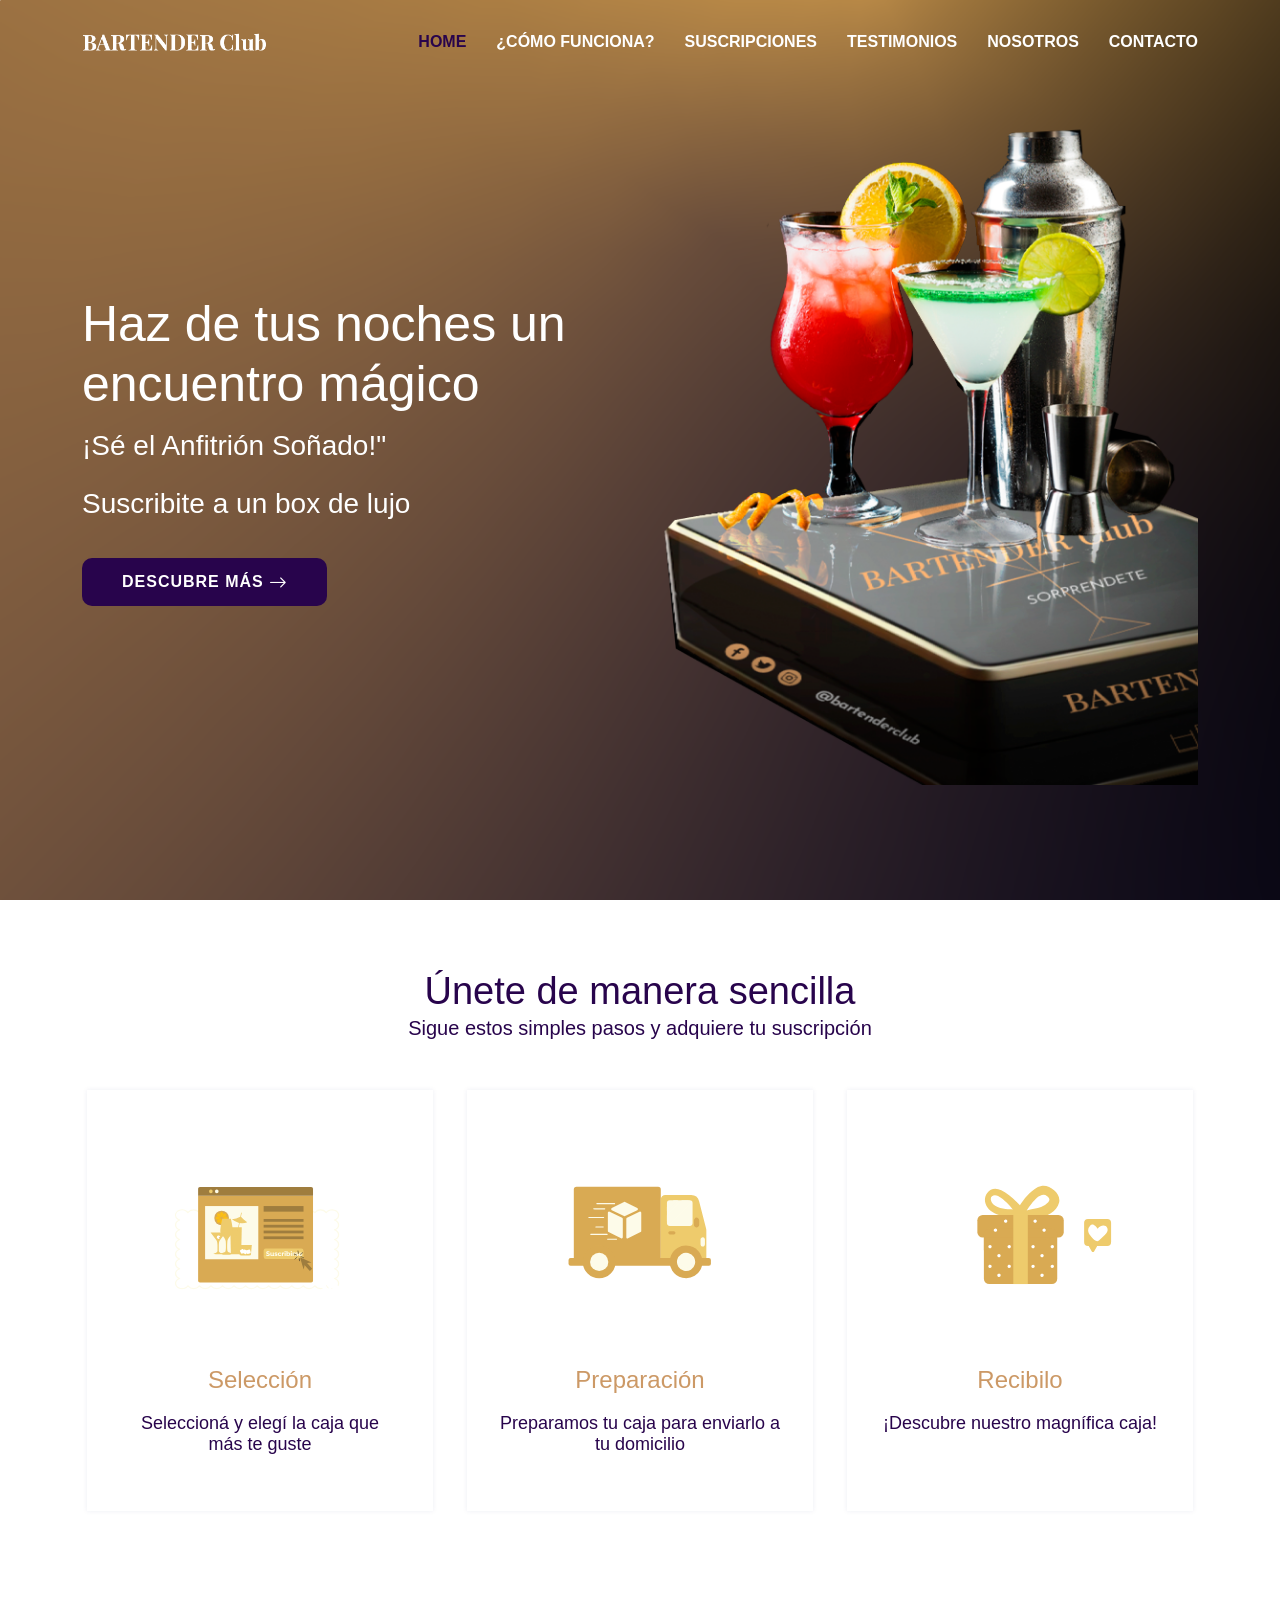
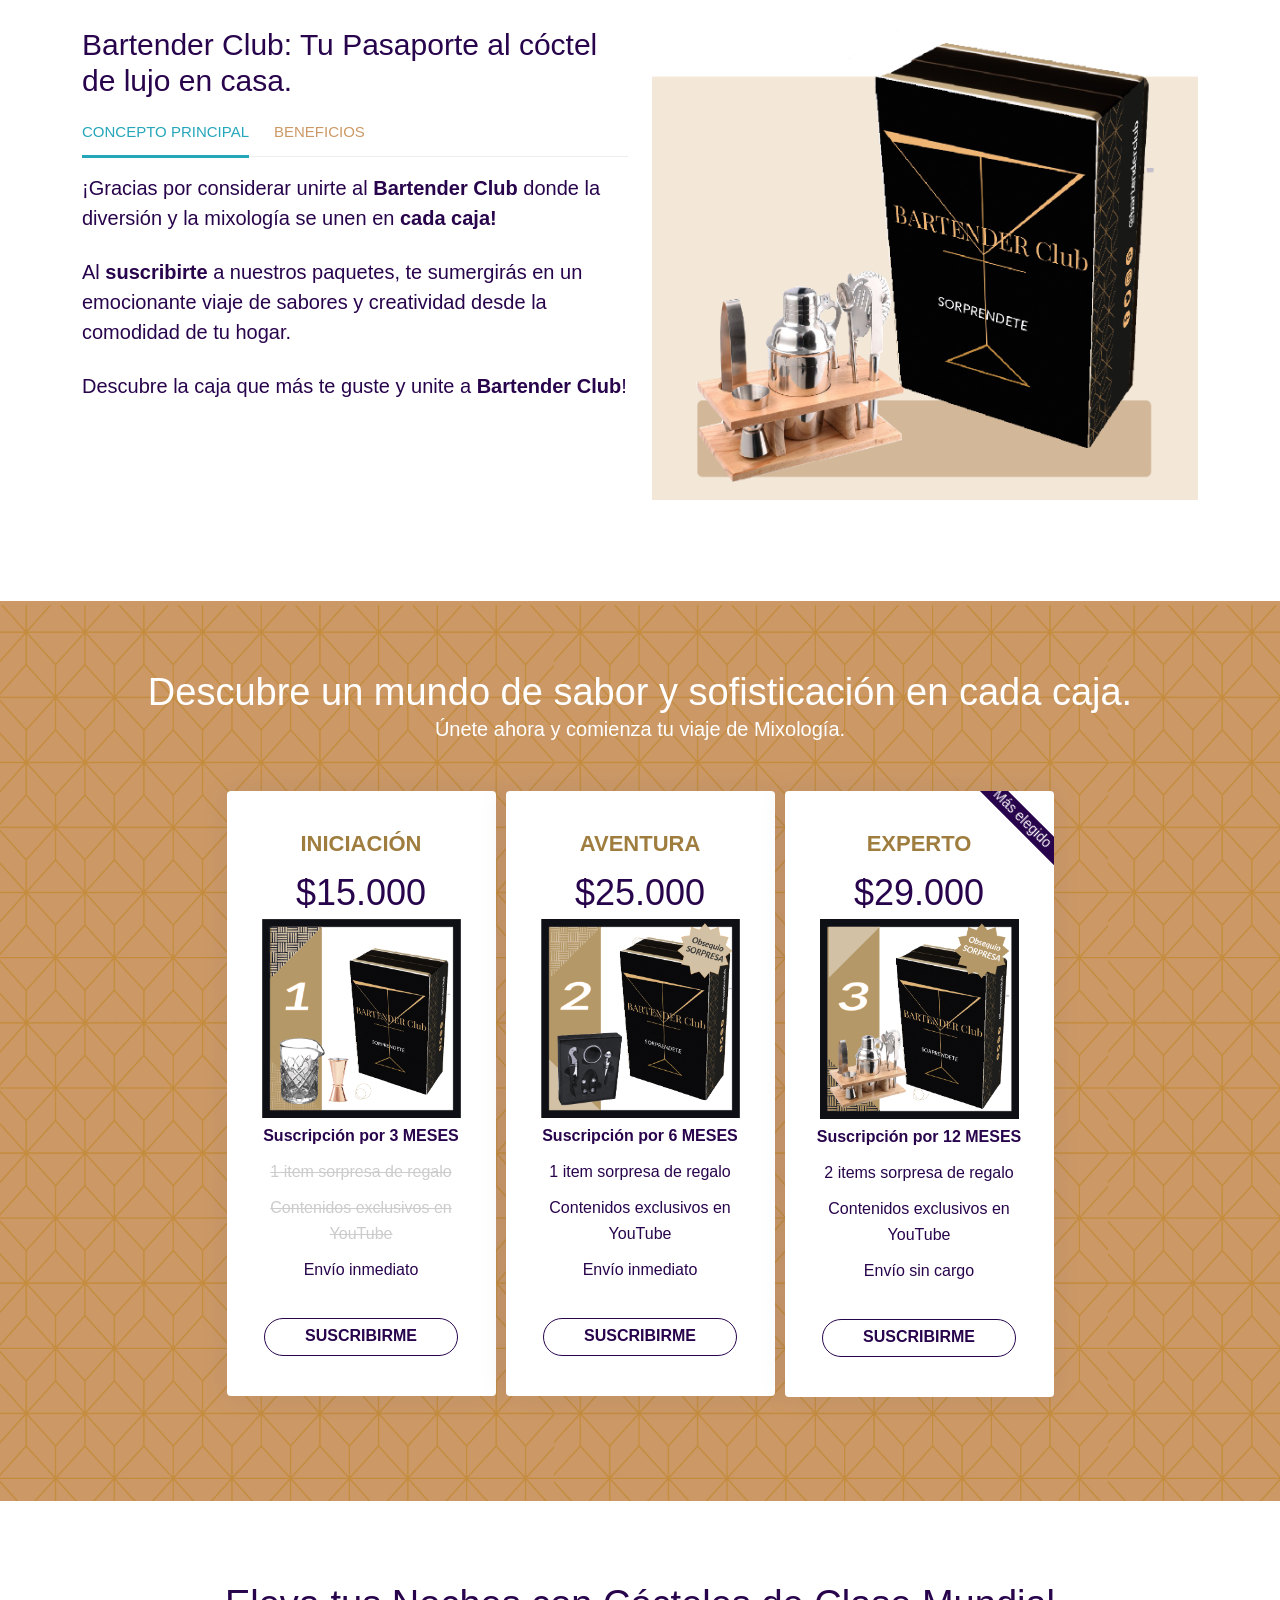
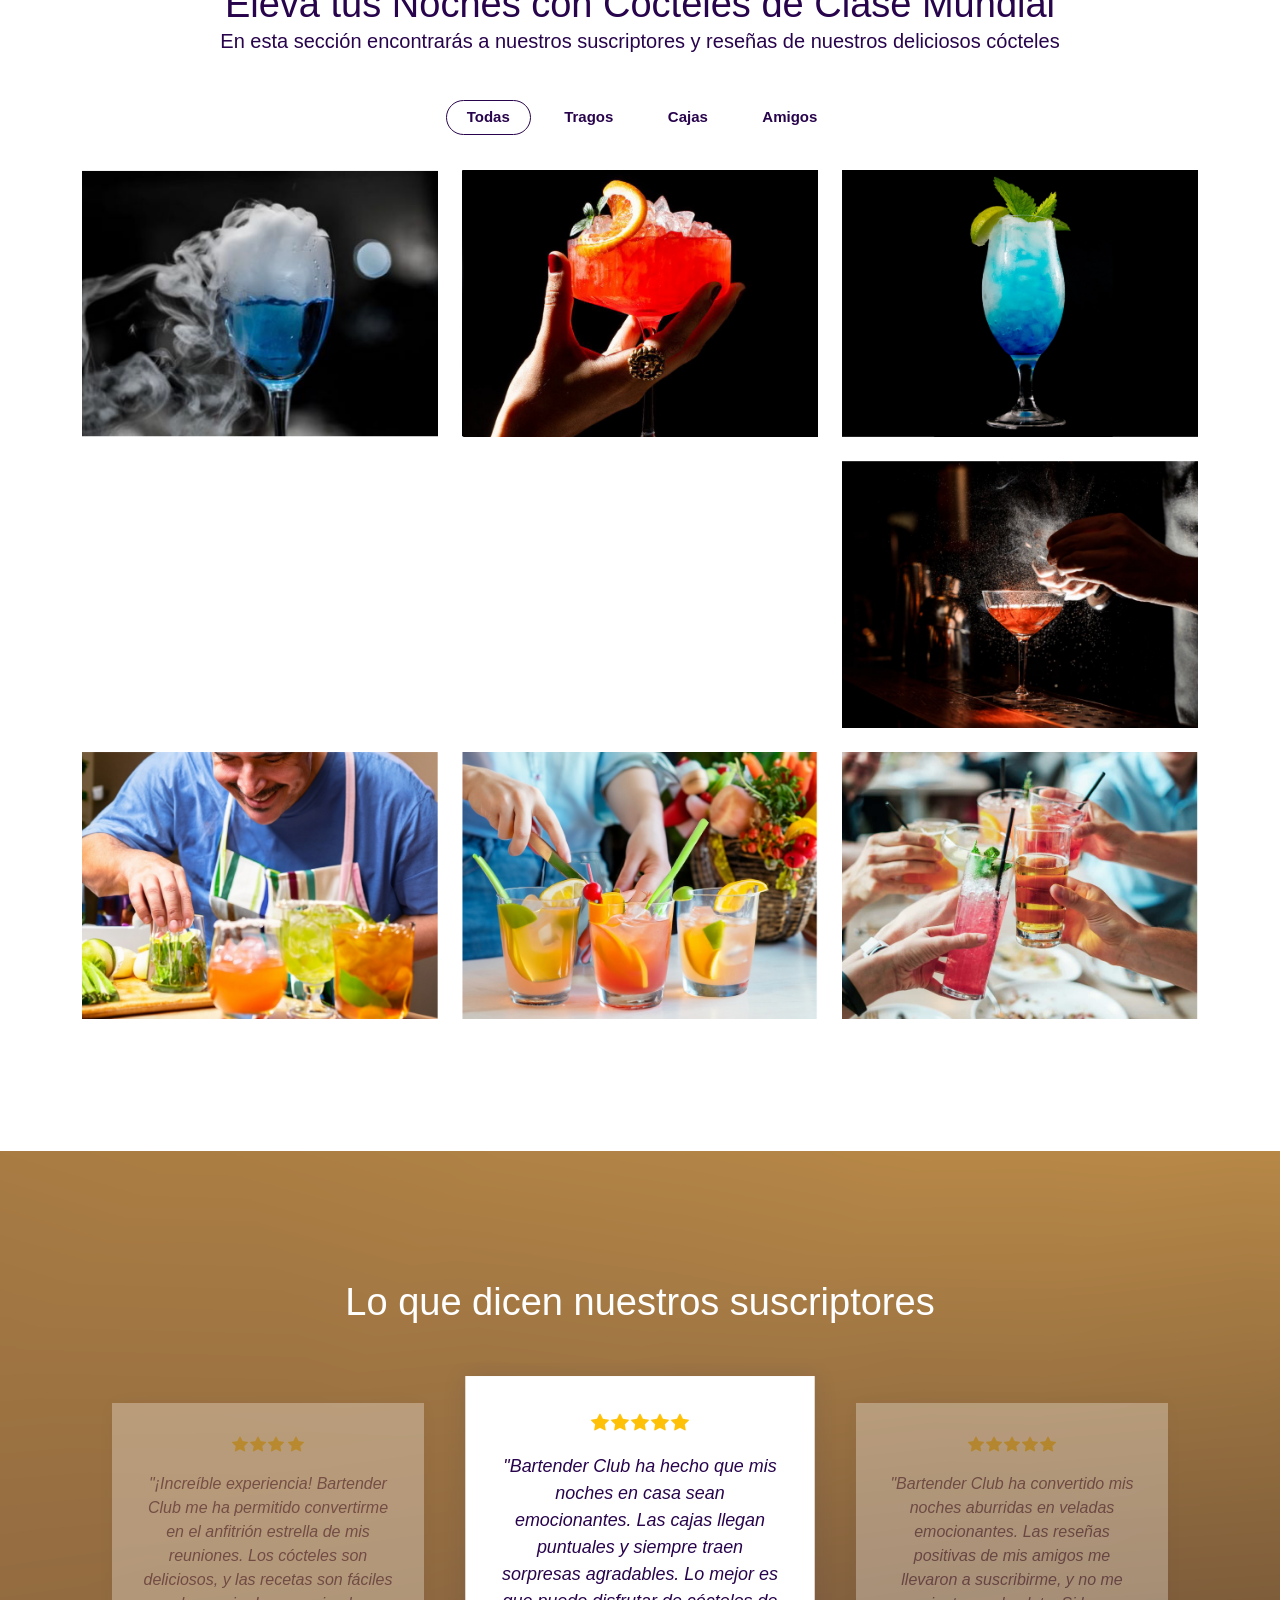
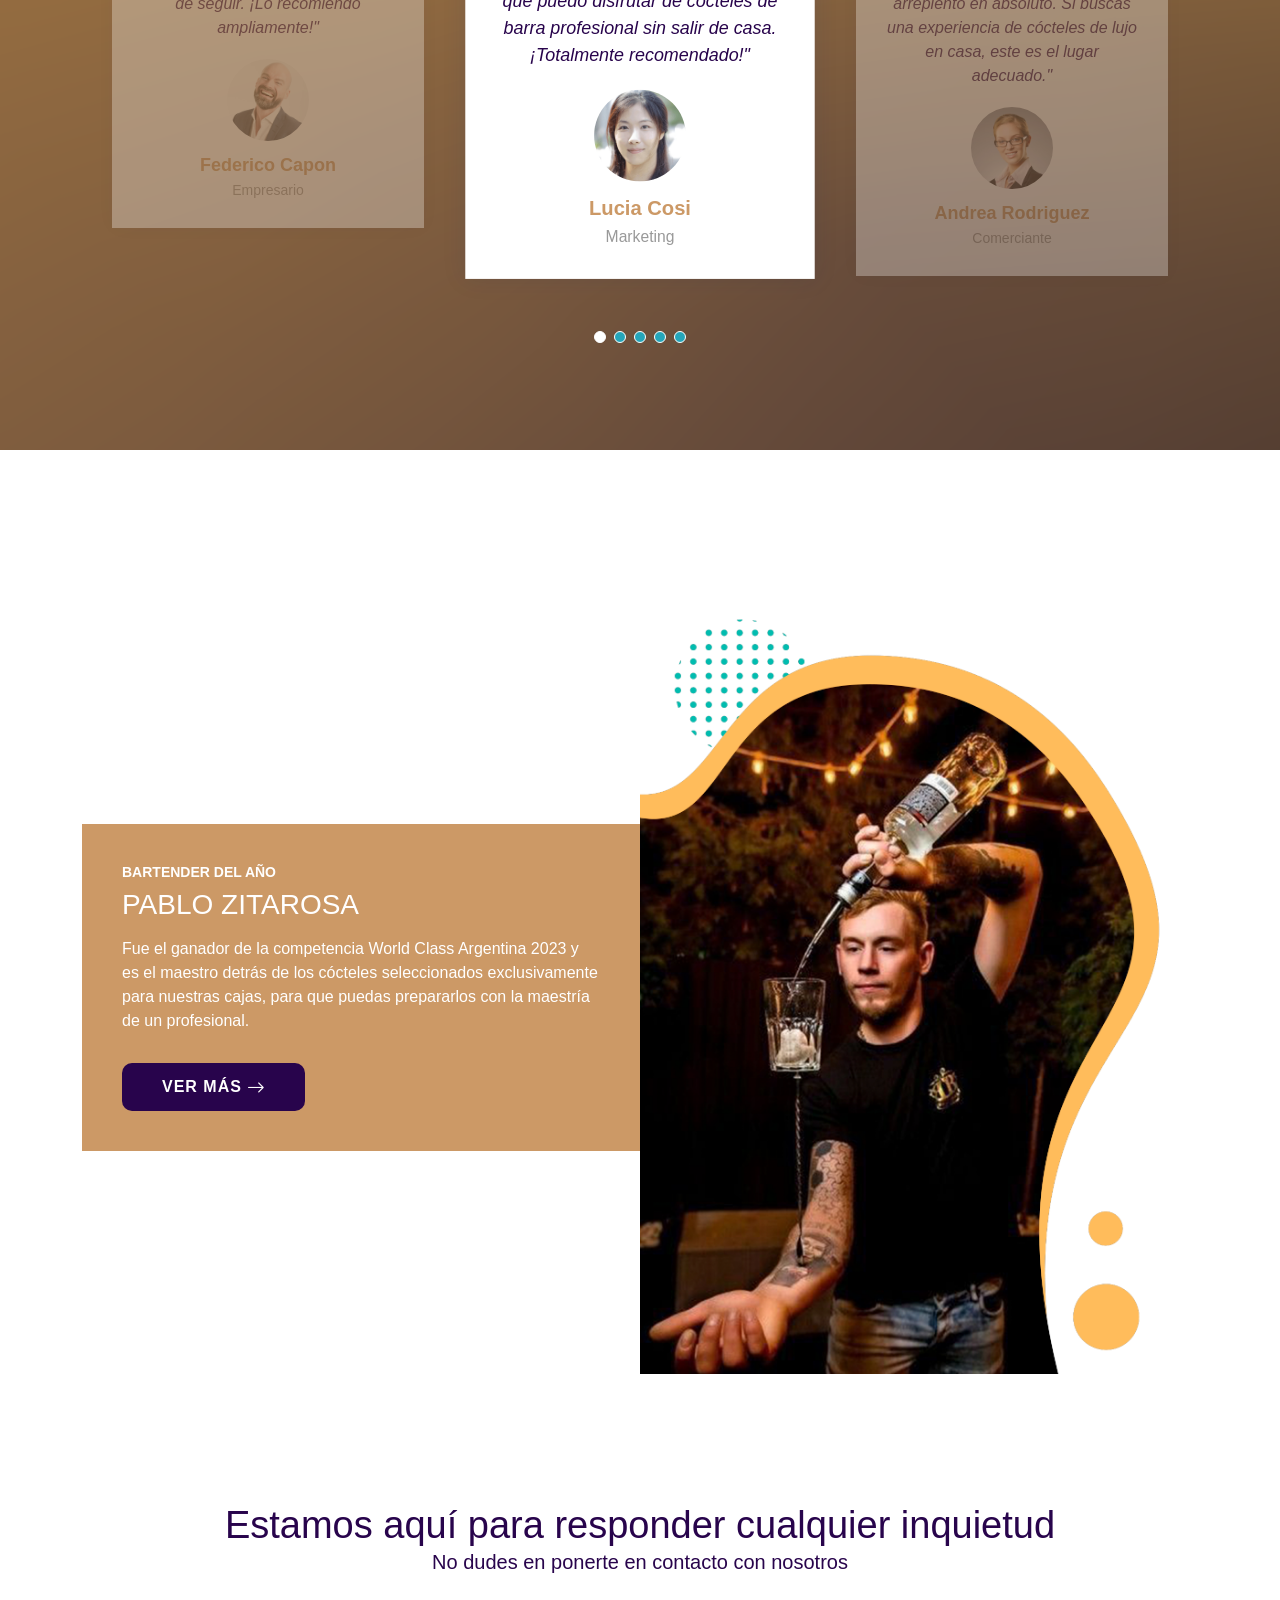
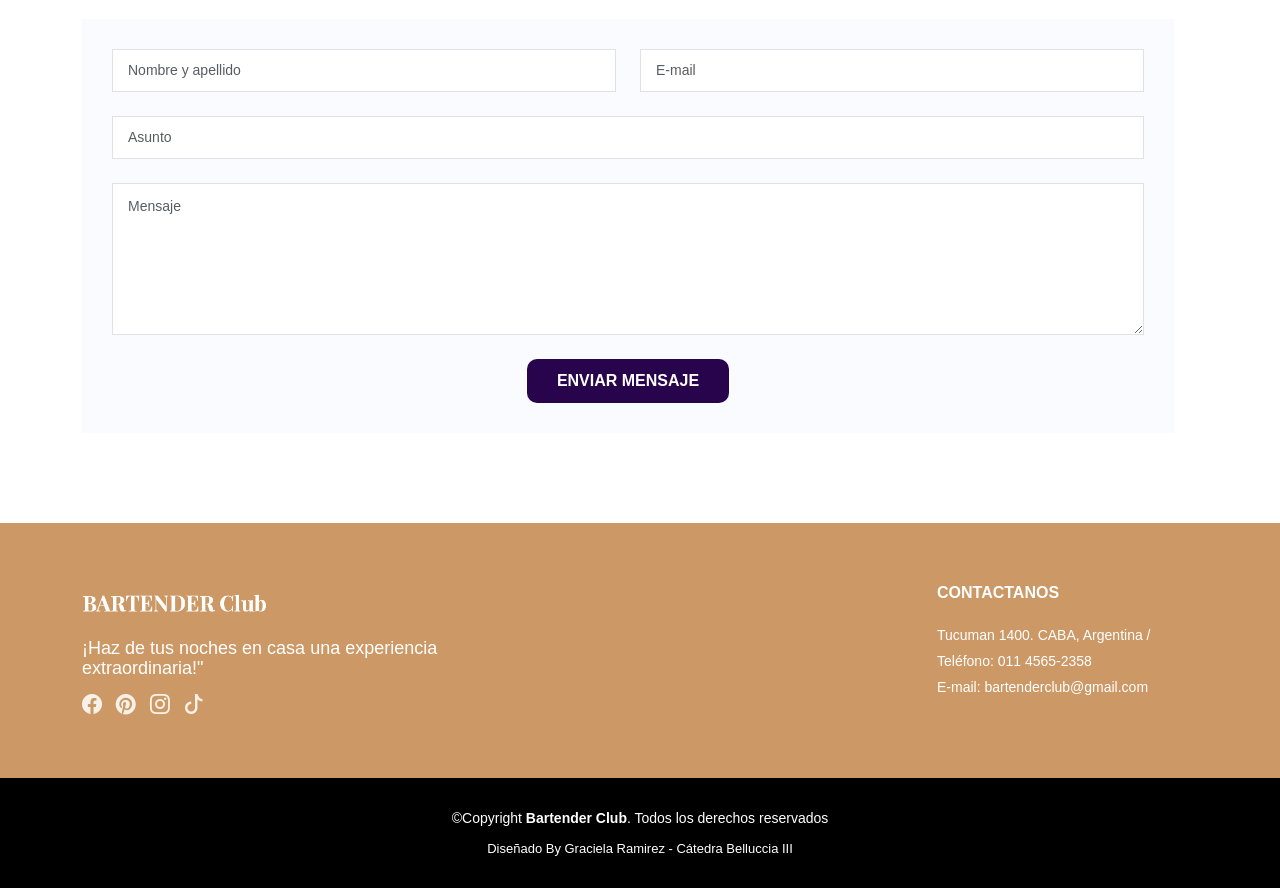
==== commit f126d5e6: "x" ====
--- a/index.html
+++ b/index.html
@@ -62,7 +62,7 @@
         <ul>
           <li><a class="nav-link scrollto active" href="#hero">HOME</a></li>
           <li><a class="nav-link scrollto" href="#values">¿CÓMO FUNCIONA?</a></li>
-          <li><a href="blog.html">SUSCRIPCIONES</a></li>
+          <li><a href="#pricing">SUSCRIPCIONES</a></li>
           <li><a class="nav-link scrollto" href="#testimonials">TESTIMONIOS</a></li>
           <li><a class="nav-link scrollto" href="#about">NOSOTROS</a></li>
           
--- a/assets/css/style.css
+++ b/assets/css/style.css
@@ -1,2424 +1,2650 @@
-/**
-* Template Name: FlexStart
-* Updated: Sep 18 2023 with Bootstrap v5.3.2
-* Template URL: https://bootstrapmade.com/flexstart-bootstrap-startup-template/
-* Author: BootstrapMade.com
-* License: https://bootstrapmade.com/license/
-*/
-
-/*--------------------------------------------------------------
-# General
---------------------------------------------------------------*/
-:root {
-  scroll-behavior: smooth;
-}
-
-body {
-  font-family: "Open Sans", sans-serif;
-  color: #444444;
-}
-
-a {
-  color: #4154f1;
-  text-decoration: none;
-}
-
-a:hover {
-  color: #717ff5;
-  text-decoration: none;
-}
-
-h1,
-h2,
-h3,
-h4,
-h5,
-h6 {
-  font-family: "Nunito", sans-serif;
-}
-
-/*--------------------------------------------------------------
-# Sections
---------------------------------------------------------------*/
-section {
-  padding: 60px 0;
-  overflow: hidden;
-}
-
-.section-header {
-  text-align: center;
-  padding-bottom: 40px;
-}
-
-.section-header h2 {
-  font-size: 13px;
-  letter-spacing: 1px;
-  font-weight: 700;
-  margin: 0;
-  color: #4154f1;
-  text-transform: uppercase;
-}
-
-.section-header p {
-  margin: 10px 0 0 0;
-  padding: 0;
-  font-size: 38px;
-  line-height: 42px;
-  font-weight: 700;
-  color: #012970;
-}
-
-@media (max-width: 768px) {
-  .section-header p {
-    font-size: 28px;
-    line-height: 32px;
-  }
-}
-
-/*--------------------------------------------------------------
-# Breadcrumbs
---------------------------------------------------------------*/
-.breadcrumbs {
-  padding: 15px 0;
-  background: #012970;
-  min-height: 40px;
-  margin-top: 82px;
-  color: #fff;
-}
-
-@media (max-width: 992px) {
-  .breadcrumbs {
-    margin-top: 57px;
-  }
-}
-
-.breadcrumbs h2 {
-  font-size: 28px;
-  font-weight: 500;
-}
-
-.breadcrumbs ol {
-  display: flex;
-  flex-wrap: wrap;
-  list-style: none;
-  padding: 0 0 10px 0;
-  margin: 0;
-  font-size: 14px;
-}
-
-.breadcrumbs ol a {
-  color: #fff;
-  transition: 0.3s;
-}
-
-.breadcrumbs ol a:hover {
-  text-decoration: underline;
-}
-
-.breadcrumbs ol li+li {
-  padding-left: 10px;
-}
-
-.breadcrumbs ol li+li::before {
-  display: inline-block;
-  padding-right: 10px;
-  color: #8894f6;
-  content: "/";
-}
-
-/*--------------------------------------------------------------
-# Back to top button
---------------------------------------------------------------*/
-.back-to-top {
-  position: fixed;
-  visibility: hidden;
-  opacity: 0;
-  right: 15px;
-  bottom: 15px;
-  z-index: 99999;
-  background: #4154f1;
-  width: 40px;
-  height: 40px;
-  border-radius: 4px;
-  transition: all 0.4s;
-}
-
-.back-to-top i {
-  font-size: 24px;
-  color: #fff;
-  line-height: 0;
-}
-
-.back-to-top:hover {
-  background: #6776f4;
-  color: #fff;
-}
-
-.back-to-top.active {
-  visibility: visible;
-  opacity: 1;
-}
-
-/*--------------------------------------------------------------
-# Disable aos animation delay on mobile devices
---------------------------------------------------------------*/
-@media screen and (max-width: 768px) {
-  [data-aos-delay] {
-    transition-delay: 0 !important;
-  }
-}
-
-/*--------------------------------------------------------------
-# Header
---------------------------------------------------------------*/
-.header {
-  transition: all 0.5s;
-  z-index: 997;
-  padding: 20px 0;
-}
-
-.header.header-scrolled {
-  background: #fff;
-  padding: 15px 0;
-  box-shadow: 0px 2px 20px rgba(1, 41, 112, 0.1);
-}
-
-.header .logo {
-  line-height: 0;
-}
-
-.header .logo img {
-  max-height: 40px;
-  margin-right: 6px;
-}
-
-.header .logo span {
-  font-size: 30px;
-  font-weight: 700;
-  letter-spacing: 1px;
-  color: #012970;
-  font-family: "Nunito", sans-serif;
-  margin-top: 3px;
-}
-
-/*--------------------------------------------------------------
-# Navigation Menu
---------------------------------------------------------------*/
-/**
-* Desktop Navigation 
-*/
-.navbar {
-  padding: 0;
-}
-
-.navbar ul {
-  margin: 0;
-  padding: 0;
-  display: flex;
-  list-style: none;
-  align-items: center;
-}
-
-.navbar li {
-  position: relative;
-}
-
-.navbar a,
-.navbar a:focus {
-  display: flex;
-  align-items: center;
-  justify-content: space-between;
-  padding: 10px 0 10px 30px;
-  font-family: "Nunito", sans-serif;
-  font-size: 16px;
-  font-weight: 700;
-  color: #013289;
-  white-space: nowrap;
-  transition: 0.3s;
-}
-
-.navbar a i,
-.navbar a:focus i {
-  font-size: 12px;
-  line-height: 0;
-  margin-left: 5px;
-}
-
-.navbar a:hover,
-.navbar .active,
-.navbar .active:focus,
-.navbar li:hover>a {
-  color: #4154f1;
-}
-
-.navbar .getstarted,
-.navbar .getstarted:focus {
-  background: #4154f1;
-  padding: 8px 20px;
-  margin-left: 30px;
-  border-radius: 4px;
-  color: #fff;
-}
-
-.navbar .getstarted:hover,
-.navbar .getstarted:focus:hover {
-  color: #fff;
-  background: #5969f3;
-}
-
-.navbar .dropdown ul {
-  display: block;
-  position: absolute;
-  left: 14px;
-  top: calc(100% + 30px);
-  margin: 0;
-  padding: 10px 0;
-  z-index: 99;
-  opacity: 0;
-  visibility: hidden;
-  background: #fff;
-  box-shadow: 0px 0px 30px rgba(127, 137, 161, 0.25);
-  transition: 0.3s;
-  border-radius: 4px;
-}
-
-.navbar .dropdown ul li {
-  min-width: 200px;
-}
-
-.navbar .dropdown ul a {
-  padding: 10px 20px;
-  font-size: 15px;
-  text-transform: none;
-  font-weight: 600;
-}
-
-.navbar .dropdown ul a i {
-  font-size: 12px;
-}
-
-.navbar .dropdown ul a:hover,
-.navbar .dropdown ul .active:hover,
-.navbar .dropdown ul li:hover>a {
-  color: #4154f1;
-}
-
-.navbar .dropdown:hover>ul {
-  opacity: 1;
-  top: 100%;
-  visibility: visible;
-}
-
-.navbar .megamenu {
-  position: static;
-}
-
-.navbar .megamenu ul {
-  margin-top: 5px;
-  right: 0;
-  padding: 10px;
-  display: flex;
-}
-
-.navbar .megamenu ul li {
-  flex: 1;
-}
-
-.navbar .megamenu ul li a,
-.navbar .megamenu ul li:hover>a {
-  color: #013289;
-}
-
-.navbar .megamenu ul li a:hover,
-.navbar .megamenu ul li .active,
-.navbar .megamenu ul li .active:hover {
-  color: #4154f1;
-}
-
-.navbar .dropdown .dropdown ul {
-  top: 0;
-  left: calc(100% - 30px);
-  visibility: hidden;
-}
-
-.navbar .dropdown .dropdown:hover>ul {
-  opacity: 1;
-  top: 0;
-  left: 100%;
-  visibility: visible;
-}
-
-@media (max-width: 1366px) {
-  .navbar .dropdown .dropdown ul {
-    left: -90%;
-  }
-
-  .navbar .dropdown .dropdown:hover>ul {
-    left: -100%;
-  }
-}
-
-/**
-* Mobile Navigation 
-*/
-.mobile-nav-toggle {
-  color: #012970;
-  font-size: 28px;
-  cursor: pointer;
-  display: none;
-  line-height: 0;
-  transition: 0.5s;
-}
-
-.mobile-nav-toggle.bi-x {
-  color: #fff;
-}
-
-@media (max-width: 1200px) {
-  .mobile-nav-toggle {
-    display: block;
-  }
-
-  .navbar ul {
-    display: none;
-  }
-}
-
-.navbar-mobile {
-  position: fixed;
-  overflow: hidden;
-  top: 0;
-  right: 0;
-  left: 0;
-  bottom: 0;
-  background: rgba(1, 22, 61, 0.9);
-  transition: 0.3s;
-}
-
-.navbar-mobile .mobile-nav-toggle {
-  position: absolute;
-  top: 15px;
-  right: 15px;
-}
-
-.navbar-mobile ul {
-  display: block;
-  position: absolute;
-  top: 55px;
-  right: 15px;
-  bottom: 15px;
-  left: 15px;
-  padding: 10px 0;
-  border-radius: 10px;
-  background-color: #fff;
-  overflow-y: auto;
-  transition: 0.3s;
-}
-
-.navbar-mobile a,
-.navbar-mobile a:focus {
-  padding: 10px 20px;
-  font-size: 15px;
-  color: #012970;
-}
-
-.navbar-mobile a:hover,
-.navbar-mobile .active,
-.navbar-mobile li:hover>a {
-  color: #4154f1;
-}
-
-.navbar-mobile .getstarted,
-.navbar-mobile .getstarted:focus {
-  margin: 15px;
-}
-
-.navbar-mobile .dropdown ul {
-  position: static;
-  display: none;
-  margin: 10px 20px;
-  padding: 10px 0;
-  z-index: 99;
-  opacity: 1;
-  visibility: visible;
-  background: #fff;
-  box-shadow: 0px 0px 30px rgba(127, 137, 161, 0.25);
-}
-
-.navbar-mobile .dropdown ul li {
-  min-width: 200px;
-}
-
-.navbar-mobile .dropdown ul a {
-  padding: 10px 20px;
-}
-
-.navbar-mobile .dropdown ul a i {
-  font-size: 12px;
-}
-
-.navbar-mobile .dropdown ul a:hover,
-.navbar-mobile .dropdown ul .active:hover,
-.navbar-mobile .dropdown ul li:hover>a {
-  color: #4154f1;
-}
-
-.navbar-mobile .dropdown>.dropdown-active {
-  display: block;
-}
-
-/*--------------------------------------------------------------
-# Hero Section
---------------------------------------------------------------*/
-.hero {
-  width: 100%;
-  height: 100vh;
-  background: url(../img/hero-bg.png) top center no-repeat;
-  background-size: cover;
-}
-
-.hero h1 {
-  margin: 0;
-  font-size: 48px;
-  font-weight: 700;
-  color: #012970;
-}
-
-.hero h2 {
-  color: #444444;
-  margin: 15px 0 0 0;
-  font-size: 26px;
-}
-
-.hero .btn-get-started {
-  margin-top: 30px;
-  line-height: 0;
-  padding: 15px 40px;
-  border-radius: 4px;
-  transition: 0.5s;
-  color: #fff;
-  background: #4154f1;
-  box-shadow: 0px 5px 30px rgba(65, 84, 241, 0.4);
-}
-
-.hero .btn-get-started span {
-  font-family: "Nunito", sans-serif;
-  font-weight: 600;
-  font-size: 16px;
-  letter-spacing: 1px;
-}
-
-.hero .btn-get-started i {
-  margin-left: 5px;
-  font-size: 18px;
-  transition: 0.3s;
-}
-
-.hero .btn-get-started:hover i {
-  transform: translateX(5px);
-}
-
-.hero .hero-img {
-  text-align: right;
-}
-
-@media (min-width: 1024px) {
-  .hero {
-    background-attachment: fixed;
-  }
-}
-
-@media (max-width: 991px) {
-  .hero {
-    height: auto;
-    padding: 120px 0 60px 0;
-  }
-
-  .hero .hero-img {
-    text-align: center;
-    margin-top: 80px;
-  }
-
-  .hero .hero-img img {
-    width: 80%;
-  }
-}
-
-@media (max-width: 768px) {
-  .hero {
-    text-align: center;
-  }
-
-  .hero h1 {
-    font-size: 32px;
-  }
-
-  .hero h2 {
-    font-size: 24px;
-  }
-
-  .hero .hero-img img {
-    width: 100%;
-  }
-}
-
-/*--------------------------------------------------------------
-# Index Page
---------------------------------------------------------------*/
-/*--------------------------------------------------------------
-# About
---------------------------------------------------------------*/
-.about .content {
-  background-color: #f6f9ff;
-  padding: 40px;
-}
-
-.about h3 {
-  font-size: 14px;
-  font-weight: 700;
-  color: #4154f1;
-  text-transform: uppercase;
-}
-
-.about h2 {
-  font-size: 24px;
-  font-weight: 700;
-  color: #012970;
-}
-
-.about p {
-  margin: 15px 0 30px 0;
-  line-height: 24px;
-}
-
-.about .btn-read-more {
-  line-height: 0;
-  padding: 15px 40px;
-  border-radius: 4px;
-  transition: 0.5s;
-  color: #fff;
-  background: #4154f1;
-  box-shadow: 0px 5px 25px rgba(65, 84, 241, 0.3);
-}
-
-.about .btn-read-more span {
-  font-family: "Nunito", sans-serif;
-  font-weight: 600;
-  font-size: 16px;
-  letter-spacing: 1px;
-}
-
-.about .btn-read-more i {
-  margin-left: 5px;
-  font-size: 18px;
-  transition: 0.3s;
-}
-
-.about .btn-read-more:hover i {
-  transform: translateX(5px);
-}
-
-/*--------------------------------------------------------------
-# Values
---------------------------------------------------------------*/
-.values .box {
-  padding: 30px;
-  box-shadow: 0px 0 5px rgba(1, 41, 112, 0.08);
-  text-align: center;
-  transition: 0.3s;
-  height: 100%;
-}
-
-.values .box img {
-  padding: 30px 50px;
-  transition: 0.5s;
-  transform: scale(1.1);
-}
-
-.values .box h3 {
-  font-size: 24px;
-  color: #012970;
-  font-weight: 700;
-  margin-bottom: 18px;
-}
-
-.values .box:hover {
-  box-shadow: 0px 0 30px rgba(1, 41, 112, 0.08);
-}
-
-.values .box:hover img {
-  transform: scale(1);
-}
-
-/*--------------------------------------------------------------
-# Counts
---------------------------------------------------------------*/
-.counts {
-  padding: 70px 0 60px;
-}
-
-.counts .count-box {
-  display: flex;
-  align-items: center;
-  padding: 30px;
-  width: 100%;
-  background: #fff;
-  box-shadow: 0px 0 30px rgba(1, 41, 112, 0.08);
-}
-
-.counts .count-box i {
-  font-size: 42px;
-  line-height: 0;
-  margin-right: 20px;
-  color: #4154f1;
-}
-
-.counts .count-box span {
-  font-size: 36px;
-  display: block;
-  font-weight: 600;
-  color: #0b198f;
-}
-
-.counts .count-box p {
-  padding: 0;
-  margin: 0;
-  font-family: "Nunito", sans-serif;
-  font-size: 14px;
-}
-
-/*--------------------------------------------------------------
-# Features
---------------------------------------------------------------*/
-.features .feature-box {
-  padding: 24px 20px;
-  box-shadow: 0px 0 30px rgba(1, 41, 112, 0.08);
-  transition: 0.3s;
-  height: 100%;
-}
-
-.features .feature-box h3 {
-  font-size: 18px;
-  color: #012970;
-  font-weight: 700;
-  margin: 0;
-}
-
-.features .feature-box i {
-  line-height: 0;
-  background: #ecf3ff;
-  padding: 4px;
-  margin-right: 10px;
-  font-size: 24px;
-  border-radius: 3px;
-  transition: 0.3s;
-}
-
-.features .feature-box:hover i {
-  background: #4154f1;
-  color: #fff;
-}
-
-.features .feture-tabs {
-  margin-top: 120px;
-}
-
-.features .feture-tabs h3 {
-  color: #012970;
-  font-weight: 700;
-  font-size: 32px;
-  margin-bottom: 10px;
-}
-
-@media (max-width: 768px) {
-  .features .feture-tabs h3 {
-    font-size: 28px;
-  }
-}
-
-.features .feture-tabs .nav-pills {
-  border-bottom: 1px solid #eee;
-}
-
-.features .feture-tabs .nav-link {
-  background: none;
-  text-transform: uppercase;
-  font-size: 15px;
-  font-weight: 600;
-  color: #012970;
-  padding: 12px 0;
-  margin-right: 25px;
-  margin-bottom: -2px;
-  border-radius: 0;
-}
-
-.features .feture-tabs .nav-link.active {
-  color: #4154f1;
-  border-bottom: 3px solid #4154f1;
-}
-
-.features .feture-tabs .tab-content h4 {
-  font-size: 18px;
-  margin: 0;
-  font-weight: 700;
-  color: #012970;
-}
-
-.features .feture-tabs .tab-content i {
-  font-size: 24px;
-  line-height: 0;
-  margin-right: 8px;
-  color: #4154f1;
-}
-
-.features .feature-icons {
-  margin-top: 120px;
-}
-
-.features .feature-icons h3 {
-  color: #012970;
-  font-weight: 700;
-  font-size: 32px;
-  margin-bottom: 20px;
-  text-align: center;
-}
-
-@media (max-width: 768px) {
-  .features .feature-icons h3 {
-    font-size: 28px;
-  }
-}
-
-.features .feature-icons .content .icon-box {
-  display: flex;
-}
-
-.features .feature-icons .content .icon-box h4 {
-  font-size: 20px;
-  font-weight: 700;
-  margin: 0 0 10px 0;
-  color: #012970;
-}
-
-.features .feature-icons .content .icon-box i {
-  font-size: 44px;
-  line-height: 44px;
-  color: #0245bc;
-  margin-right: 15px;
-}
-
-.features .feature-icons .content .icon-box p {
-  font-size: 15px;
-  color: #848484;
-}
-
-/*--------------------------------------------------------------
-# Services
---------------------------------------------------------------*/
-.services .service-box {
-  box-shadow: 0px 0 30px rgba(1, 41, 112, 0.08);
-  height: 100%;
-  padding: 60px 30px;
-  text-align: center;
-  transition: 0.3s;
-  border-radius: 5px;
-}
-
-.services .service-box .icon {
-  font-size: 36px;
-  padding: 40px 20px;
-  border-radius: 4px;
-  position: relative;
-  margin-bottom: 25px;
-  display: inline-block;
-  line-height: 0;
-  transition: 0.3s;
-}
-
-.services .service-box h3 {
-  color: #444444;
-  font-weight: 700;
-}
-
-.services .service-box .read-more {
-  display: inline-flex;
-  align-items: center;
-  justify-content: center;
-  font-weight: 600;
-  font-size: 16px;
-  padding: 8px 20px;
-}
-
-.services .service-box .read-more i {
-  line-height: 0;
-  margin-left: 5px;
-  font-size: 18px;
-}
-
-.services .service-box.blue {
-  border-bottom: 3px solid #2db6fa;
-}
-
-.services .service-box.blue .icon {
-  color: #2db6fa;
-  background: #dbf3fe;
-}
-
-.services .service-box.blue .read-more {
-  color: #2db6fa;
-}
-
-.services .service-box.blue:hover {
-  background: #2db6fa;
-}
-
-.services .service-box.orange {
-  border-bottom: 3px solid #f68c09;
-}
-
-.services .service-box.orange .icon {
-  color: #f68c09;
-  background: #fde3c4;
-}
-
-.services .service-box.orange .read-more {
-  color: #f68c09;
-}
-
-.services .service-box.orange:hover {
-  background: #f68c09;
-}
-
-.services .service-box.green {
-  border-bottom: 3px solid #08da4e;
-}
-
-.services .service-box.green .icon {
-  color: #08da4e;
-  background: #cffddf;
-}
-
-.services .service-box.green .read-more {
-  color: #08da4e;
-}
-
-.services .service-box.green:hover {
-  background: #08da4e;
-}
-
-.services .service-box.red {
-  border-bottom: 3px solid #e9222c;
-}
-
-.services .service-box.red .icon {
-  color: #e9222c;
-  background: #fef7f8;
-}
-
-.services .service-box.red .read-more {
-  color: #e9222c;
-}
-
-.services .service-box.red:hover {
-  background: #e9222c;
-}
-
-.services .service-box.purple {
-  border-bottom: 3px solid #b50edf;
-}
-
-.services .service-box.purple .icon {
-  color: #b50edf;
-  background: #f8e4fd;
-}
-
-.services .service-box.purple .read-more {
-  color: #b50edf;
-}
-
-.services .service-box.purple:hover {
-  background: #b50edf;
-}
-
-.services .service-box.pink {
-  border-bottom: 3px solid #f51f9c;
-}
-
-.services .service-box.pink .icon {
-  color: #f51f9c;
-  background: #feecf7;
-}
-
-.services .service-box.pink .read-more {
-  color: #f51f9c;
-}
-
-.services .service-box.pink:hover {
-  background: #f51f9c;
-}
-
-.services .service-box:hover h3,
-.services .service-box:hover p,
-.services .service-box:hover .read-more {
-  color: #fff;
-}
-
-.services .service-box:hover .icon {
-  background: #fff;
-}
-
-/*--------------------------------------------------------------
-# Pricing
---------------------------------------------------------------*/
-.pricing .box {
-  padding: 40px 20px;
-  background: #fff;
-  text-align: center;
-  box-shadow: 0px 0 30px rgba(1, 41, 112, 0.08);
-  border-radius: 4px;
-  position: relative;
-  overflow: hidden;
-  transition: 0.3s;
-}
-
-.pricing .box:hover {
-  transform: scale(1.1);
-  box-shadow: 0px 0 30px rgba(1, 41, 112, 0.1);
-}
-
-.pricing h3 {
-  font-weight: 700;
-  font-size: 18px;
-  margin-bottom: 15px;
-}
-
-.pricing .price {
-  font-size: 36px;
-  color: #444444;
-  font-weight: 600;
-  font-family: "Poppins", sans-serif;
-}
-
-.pricing .price sup {
-  font-size: 20px;
-  top: -15px;
-  left: -3px;
-}
-
-.pricing .price span {
-  color: #bababa;
-  font-size: 16px;
-  font-weight: 300;
-}
-
-.pricing img {
-  padding: 30px 40px;
-}
-
-.pricing ul {
-  padding: 0;
-  list-style: none;
-  color: #444444;
-  text-align: center;
-  line-height: 26px;
-  font-size: 16px;
-  margin-bottom: 25px;
-}
-
-.pricing ul li {
-  padding-bottom: 10px;
-}
-
-.pricing ul .na {
-  color: #ccc;
-  text-decoration: line-through;
-}
-
-.pricing .btn-buy {
-  display: inline-block;
-  padding: 8px 40px 10px 40px;
-  border-radius: 50px;
-  color: #4154f1;
-  transition: none;
-  font-size: 16px;
-  font-weight: 400;
-  font-family: "Nunito", sans-serif;
-  font-weight: 600;
-  transition: 0.3s;
-  border: 1px solid #4154f1;
-}
-
-.pricing .btn-buy:hover {
-  background: #4154f1;
-  color: #fff;
-}
-
-.pricing .featured {
-  width: 200px;
-  position: absolute;
-  top: 18px;
-  right: -68px;
-  transform: rotate(45deg);
-  z-index: 1;
-  font-size: 14px;
-  padding: 1px 0 3px 0;
-  background: #4154f1;
-  color: #fff;
-}
-
-/*--------------------------------------------------------------
-# F.A.Q
---------------------------------------------------------------*/
-.faq .accordion-collapse {
-  border: 0;
-}
-
-.faq .accordion-button {
-  padding: 15px 15px 20px 0;
-  font-weight: 600;
-  border: 0;
-  font-size: 18px;
-  color: #444444;
-  text-align: left;
-}
-
-.faq .accordion-button:focus {
-  box-shadow: none;
-}
-
-.faq .accordion-button:not(.collapsed) {
-  background: none;
-  color: #4154f1;
-  border-bottom: 0;
-}
-
-.faq .accordion-body {
-  padding: 0 0 25px 0;
-  border: 0;
-}
-
-/*--------------------------------------------------------------
-# Portfolio
---------------------------------------------------------------*/
-.portfolio #portfolio-flters {
-  padding: 0;
-  margin: 0 auto 25px auto;
-  list-style: none;
-  text-align: center;
-  background: white;
-  border-radius: 50px;
-  padding: 2px 15px;
-}
-
-.portfolio #portfolio-flters li {
-  cursor: pointer;
-  display: inline-block;
-  padding: 8px 20px 10px 20px;
-  font-size: 15px;
-  font-weight: 600;
-  line-height: 1;
-  color: #444444;
-  margin: 0 4px 8px 4px;
-  transition: 0.3s;
-  border-radius: 50px;
-  border: 1px solid #fff;
-}
-
-.portfolio #portfolio-flters li:hover,
-.portfolio #portfolio-flters li.filter-active {
-  color: #4154f1;
-  border-color: #4154f1;
-}
-
-.portfolio #portfolio-flters li:last-child {
-  margin-right: 0;
-}
-
-.portfolio .portfolio-wrap {
-  transition: 0.3s;
-  position: relative;
-  overflow: hidden;
-  z-index: 1;
-  background: rgba(255, 255, 255, 0.75);
-}
-
-.portfolio .portfolio-wrap::before {
-  content: "";
-  background: rgba(255, 255, 255, 0.75);
-  position: absolute;
-  left: 30px;
-  right: 30px;
-  top: 30px;
-  bottom: 30px;
-  transition: all ease-in-out 0.3s;
-  z-index: 2;
-  opacity: 0;
-}
-
-.portfolio .portfolio-wrap img {
-  transition: 1s;
-}
-
-.portfolio .portfolio-wrap .portfolio-info {
-  opacity: 0;
-  position: absolute;
-  top: 0;
-  left: 0;
-  right: 0;
-  bottom: 0;
-  text-align: center;
-  z-index: 3;
-  transition: all ease-in-out 0.3s;
-  display: flex;
-  flex-direction: column;
-  justify-content: center;
-  align-items: center;
-}
-
-.portfolio .portfolio-wrap .portfolio-info::before {
-  display: block;
-  content: "";
-  width: 48px;
-  height: 48px;
-  position: absolute;
-  top: 35px;
-  left: 35px;
-  border-top: 3px solid rgba(1, 41, 112, 0.2);
-  border-left: 3px solid rgba(1, 41, 112, 0.2);
-  transition: all 0.5s ease 0s;
-  z-index: 9994;
-}
-
-.portfolio .portfolio-wrap .portfolio-info::after {
-  display: block;
-  content: "";
-  width: 48px;
-  height: 48px;
-  position: absolute;
-  bottom: 35px;
-  right: 35px;
-  border-bottom: 3px solid rgba(1, 41, 112, 0.2);
-  border-right: 3px solid rgba(1, 41, 112, 0.2);
-  transition: all 0.5s ease 0s;
-  z-index: 9994;
-}
-
-.portfolio .portfolio-wrap .portfolio-info h4 {
-  font-size: 20px;
-  color: #012970;
-  font-weight: 700;
-}
-
-.portfolio .portfolio-wrap .portfolio-info p {
-  color: #012970;
-  font-weight: 600;
-  font-size: 14px;
-  text-transform: uppercase;
-  padding: 0;
-  margin: 0;
-}
-
-.portfolio .portfolio-wrap .portfolio-links {
-  text-align: center;
-  z-index: 4;
-}
-
-.portfolio .portfolio-wrap .portfolio-links a {
-  color: #fff;
-  background: #4154f1;
-  margin: 10px 2px;
-  width: 36px;
-  height: 36px;
-  display: inline-flex;
-  align-items: center;
-  justify-content: center;
-  border-radius: 50%;
-  transition: 0.3s;
-}
-
-.portfolio .portfolio-wrap .portfolio-links a i {
-  font-size: 24px;
-  line-height: 0;
-}
-
-.portfolio .portfolio-wrap .portfolio-links a:hover {
-  background: #5969f3;
-}
-
-.portfolio .portfolio-wrap:hover img {
-  transform: scale(1.1);
-}
-
-.portfolio .portfolio-wrap:hover::before {
-  top: 0;
-  left: 0;
-  right: 0;
-  bottom: 0;
-  opacity: 1;
-}
-
-.portfolio .portfolio-wrap:hover .portfolio-info {
-  opacity: 1;
-}
-
-.portfolio .portfolio-wrap:hover .portfolio-info::before {
-  top: 15px;
-  left: 15px;
-}
-
-.portfolio .portfolio-wrap:hover .portfolio-info::after {
-  bottom: 15px;
-  right: 15px;
-}
-
-/*--------------------------------------------------------------
-# Portfolio Details
---------------------------------------------------------------*/
-.portfolio-details {
-  padding-top: 40px;
-}
-
-.portfolio-details .portfolio-details-slider img {
-  width: 100%;
-}
-
-.portfolio-details .portfolio-details-slider .swiper-pagination {
-  margin-top: 20px;
-  position: relative;
-}
-
-.portfolio-details .portfolio-details-slider .swiper-pagination .swiper-pagination-bullet {
-  width: 12px;
-  height: 12px;
-  background-color: #fff;
-  opacity: 1;
-  border: 1px solid #4154f1;
-}
-
-.portfolio-details .portfolio-details-slider .swiper-pagination .swiper-pagination-bullet-active {
-  background-color: #4154f1;
-}
-
-.portfolio-details .portfolio-info {
-  padding: 30px;
-  box-shadow: 0px 0 30px rgba(1, 41, 112, 0.08);
-}
-
-.portfolio-details .portfolio-info h3 {
-  font-size: 22px;
-  font-weight: 700;
-  margin-bottom: 20px;
-  padding-bottom: 20px;
-  border-bottom: 1px solid #eee;
-}
-
-.portfolio-details .portfolio-info ul {
-  list-style: none;
-  padding: 0;
-  font-size: 15px;
-}
-
-.portfolio-details .portfolio-info ul li+li {
-  margin-top: 10px;
-}
-
-.portfolio-details .portfolio-description {
-  padding-top: 30px;
-}
-
-.portfolio-details .portfolio-description h2 {
-  font-size: 26px;
-  font-weight: 700;
-  margin-bottom: 20px;
-}
-
-.portfolio-details .portfolio-description p {
-  padding: 0;
-}
-
-/*--------------------------------------------------------------
-# Testimonials
---------------------------------------------------------------*/
-.testimonials .testimonial-item {
-  box-sizing: content-box;
-  padding: 30px;
-  margin: 40px 30px;
-  box-shadow: 0px 0 20px rgba(1, 41, 112, 0.1);
-  background: #fff;
-  min-height: 320px;
-  display: flex;
-  flex-direction: column;
-  text-align: center;
-  transition: 0.3s;
-}
-
-.testimonials .testimonial-item .stars {
-  margin-bottom: 15px;
-}
-
-.testimonials .testimonial-item .stars i {
-  color: #ffc107;
-  margin: 0 1px;
-}
-
-.testimonials .testimonial-item .testimonial-img {
-  width: 90px;
-  border-radius: 50%;
-  border: 4px solid #fff;
-  margin: 0 auto;
-}
-
-.testimonials .testimonial-item h3 {
-  font-size: 18px;
-  font-weight: bold;
-  margin: 10px 0 5px 0;
-  color: #111;
-}
-
-.testimonials .testimonial-item h4 {
-  font-size: 14px;
-  color: #999;
-  margin: 0;
-}
-
-.testimonials .testimonial-item p {
-  font-style: italic;
-  margin: 0 auto 15px auto;
-}
-
-.testimonials .swiper-pagination {
-  margin-top: 20px;
-  position: relative;
-}
-
-.testimonials .swiper-pagination .swiper-pagination-bullet {
-  width: 12px;
-  height: 12px;
-  background-color: #fff;
-  opacity: 1;
-  border: 1px solid #4154f1;
-}
-
-.testimonials .swiper-pagination .swiper-pagination-bullet-active {
-  background-color: #4154f1;
-}
-
-.testimonials .swiper-slide {
-  opacity: 0.3;
-}
-
-@media (max-width: 1199px) {
-  .testimonials .swiper-slide-active {
-    opacity: 1;
-  }
-
-  .testimonials .swiper-pagination {
-    margin-top: 0;
-  }
-}
-
-@media (min-width: 1200px) {
-  .testimonials .swiper-slide-next {
-    opacity: 1;
-    transform: scale(1.12);
-  }
-}
-
-/*--------------------------------------------------------------
-# Team
---------------------------------------------------------------*/
-.team {
-  background: #fff;
-  padding: 60px 0;
-}
-
-.team .member {
-  overflow: hidden;
-  text-align: center;
-  border-radius: 5px;
-  background: #fff;
-  box-shadow: 0px 0 30px rgba(1, 41, 112, 0.08);
-  transition: 0.3s;
-}
-
-.team .member .member-img {
-  position: relative;
-  overflow: hidden;
-}
-
-.team .member .member-img:after {
-  position: absolute;
-  content: "";
-  left: 0;
-  bottom: 0;
-  height: 100%;
-  width: 100%;
-  background: url(../img/team-shape.svg) no-repeat center bottom;
-  background-size: contain;
-  z-index: 1;
-}
-
-.team .member .social {
-  position: absolute;
-  right: -100%;
-  top: 30px;
-  opacity: 0;
-  border-radius: 4px;
-  transition: 0.5s;
-  background: rgba(255, 255, 255, 0.3);
-  z-index: 2;
-}
-
-.team .member .social a {
-  transition: color 0.3s;
-  color: rgba(1, 41, 112, 0.5);
-  margin: 15px 12px;
-  display: block;
-  line-height: 0;
-  text-align: center;
-}
-
-.team .member .social a:hover {
-  color: rgba(1, 41, 112, 0.8);
-}
-
-.team .member .social i {
-  font-size: 18px;
-}
-
-.team .member .member-info {
-  padding: 10px 15px 20px 15px;
-}
-
-.team .member .member-info h4 {
-  font-weight: 700;
-  margin-bottom: 5px;
-  font-size: 20px;
-  color: #012970;
-}
-
-.team .member .member-info span {
-  display: block;
-  font-size: 14px;
-  font-weight: 400;
-  color: #aaaaaa;
-}
-
-.team .member .member-info p {
-  font-style: italic;
-  font-size: 14px;
-  padding-top: 15px;
-  line-height: 26px;
-  color: #5e5e5e;
-}
-
-.team .member:hover {
-  transform: scale(1.08);
-  box-shadow: 0px 0 30px rgba(1, 41, 112, 0.1);
-}
-
-.team .member:hover .social {
-  right: 8px;
-  opacity: 1;
-}
-
-/*--------------------------------------------------------------
-# Clients
---------------------------------------------------------------*/
-.clients .clients-slider .swiper-slide img {
-  opacity: 0.5;
-  transition: 0.3s;
-}
-
-.clients .clients-slider .swiper-slide img:hover {
-  opacity: 1;
-}
-
-.clients .clients-slider .swiper-pagination {
-  margin-top: 20px;
-  position: relative;
-}
-
-.clients .clients-slider .swiper-pagination .swiper-pagination-bullet {
-  width: 12px;
-  height: 12px;
-  background-color: #fff;
-  opacity: 1;
-  border: 1px solid #4154f1;
-}
-
-.clients .clients-slider .swiper-pagination .swiper-pagination-bullet-active {
-  background-color: #4154f1;
-}
-
-/*--------------------------------------------------------------
-# Recent Blog Posts
---------------------------------------------------------------*/
-.recent-blog-posts .post-box {
-  box-shadow: 0px 0 30px rgba(1, 41, 112, 0.08);
-  transition: 0.3s;
-  height: 100%;
-  overflow: hidden;
-  padding: 30px;
-  border-radius: 8px;
-  position: relative;
-  display: flex;
-  flex-direction: column;
-}
-
-.recent-blog-posts .post-box .post-img {
-  overflow: hidden;
-  margin: -30px -30px 15px -30px;
-  position: relative;
-}
-
-.recent-blog-posts .post-box .post-img img {
-  transition: 0.5s;
-}
-
-.recent-blog-posts .post-box .post-date {
-  font-size: 16px;
-  font-weight: 600;
-  color: rgba(1, 41, 112, 0.6);
-  display: block;
-  margin-bottom: 10px;
-}
-
-.recent-blog-posts .post-box .post-title {
-  font-size: 24px;
-  color: #012970;
-  font-weight: 700;
-  margin-bottom: 18px;
-  position: relative;
-  transition: 0.3s;
-}
-
-.recent-blog-posts .post-box .readmore {
-  display: flex;
-  align-items: center;
-  font-weight: 600;
-  line-height: 1;
-  transition: 0.3s;
-}
-
-.recent-blog-posts .post-box .readmore i {
-  line-height: 0;
-  margin-left: 4px;
-  font-size: 18px;
-}
-
-.recent-blog-posts .post-box:hover .post-title {
-  color: #4154f1;
-}
-
-.recent-blog-posts .post-box:hover .post-img img {
-  transform: rotate(6deg) scale(1.2);
-}
-
-/*--------------------------------------------------------------
-# Contact
---------------------------------------------------------------*/
-.contact .info-box {
-  color: #444444;
-  background: #fafbff;
-  padding: 30px;
-}
-
-.contact .info-box i {
-  font-size: 38px;
-  line-height: 0;
-  color: #4154f1;
-}
-
-.contact .info-box h3 {
-  font-size: 20px;
-  color: #012970;
-  font-weight: 700;
-  margin: 20px 0 10px 0;
-}
-
-.contact .info-box p {
-  padding: 0;
-  line-height: 24px;
-  font-size: 14px;
-  margin-bottom: 0;
-}
-
-.contact .php-email-form {
-  background: #fafbff;
-  padding: 30px;
-  height: 100%;
-}
-
-.contact .php-email-form .error-message {
-  display: none;
-  color: #fff;
-  background: #ed3c0d;
-  text-align: left;
-  padding: 15px;
-  margin-bottom: 24px;
-  font-weight: 600;
-}
-
-.contact .php-email-form .sent-message {
-  display: none;
-  color: #fff;
-  background: #18d26e;
-  text-align: center;
-  padding: 15px;
-  margin-bottom: 24px;
-  font-weight: 600;
-}
-
-.contact .php-email-form .loading {
-  display: none;
-  background: #fff;
-  text-align: center;
-  padding: 15px;
-  margin-bottom: 24px;
-}
-
-.contact .php-email-form .loading:before {
-  content: "";
-  display: inline-block;
-  border-radius: 50%;
-  width: 24px;
-  height: 24px;
-  margin: 0 10px -6px 0;
-  border: 3px solid #18d26e;
-  border-top-color: #eee;
-  animation: animate-loading 1s linear infinite;
-}
-
-.contact .php-email-form input,
-.contact .php-email-form textarea {
-  border-radius: 0;
-  box-shadow: none;
-  font-size: 14px;
-  border-radius: 0;
-}
-
-.contact .php-email-form input:focus,
-.contact .php-email-form textarea:focus {
-  border-color: #4154f1;
-}
-
-.contact .php-email-form input[type=text],
-.contact .php-email-form input[type=email] {
-  padding: 10px 15px;
-}
-
-.contact .php-email-form textarea {
-  padding: 12px 15px;
-}
-
-.contact .php-email-form button[type=submit] {
-  background: #4154f1;
-  border: 0;
-  padding: 10px 30px;
-  color: #fff;
-  transition: 0.4s;
-  border-radius: 4px;
-}
-
-.contact .php-email-form button[type=submit]:hover {
-  background: #5969f3;
-}
-
-@keyframes animate-loading {
-  0% {
-    transform: rotate(0deg);
-  }
-
-  100% {
-    transform: rotate(360deg);
-  }
-}
-
-/*--------------------------------------------------------------
-# Blog
---------------------------------------------------------------*/
-.blog {
-  padding: 40px 0 20px 0;
-}
-
-.blog .entry {
-  padding: 30px;
-  margin-bottom: 60px;
-  box-shadow: 0 4px 16px rgba(0, 0, 0, 0.1);
-}
-
-.blog .entry .entry-img {
-  max-height: 440px;
-  margin: -30px -30px 20px -30px;
-  overflow: hidden;
-}
-
-.blog .entry .entry-title {
-  font-size: 28px;
-  font-weight: bold;
-  padding: 0;
-  margin: 0 0 20px 0;
-}
-
-.blog .entry .entry-title a {
-  color: #012970;
-  transition: 0.3s;
-}
-
-.blog .entry .entry-title a:hover {
-  color: #4154f1;
-}
-
-.blog .entry .entry-meta {
-  margin-bottom: 15px;
-  color: #4084fd;
-}
-
-.blog .entry .entry-meta ul {
-  display: flex;
-  flex-wrap: wrap;
-  list-style: none;
-  align-items: center;
-  padding: 0;
-  margin: 0;
-}
-
-.blog .entry .entry-meta ul li+li {
-  padding-left: 20px;
-}
-
-.blog .entry .entry-meta i {
-  font-size: 16px;
-  margin-right: 8px;
-  line-height: 0;
-}
-
-.blog .entry .entry-meta a {
-  color: #777777;
-  font-size: 14px;
-  display: inline-block;
-  line-height: 1;
-}
-
-.blog .entry .entry-content p {
-  line-height: 24px;
-}
-
-.blog .entry .entry-content .read-more {
-  -moz-text-align-last: right;
-  text-align-last: right;
-}
-
-.blog .entry .entry-content .read-more a {
-  display: inline-block;
-  background: #4154f1;
-  color: #fff;
-  padding: 6px 20px;
-  transition: 0.3s;
-  font-size: 14px;
-  border-radius: 4px;
-}
-
-.blog .entry .entry-content .read-more a:hover {
-  background: #5969f3;
-}
-
-.blog .entry .entry-content h3 {
-  font-size: 22px;
-  margin-top: 30px;
-  font-weight: bold;
-}
-
-.blog .entry .entry-content blockquote {
-  overflow: hidden;
-  background-color: #fafafa;
-  padding: 60px;
-  position: relative;
-  text-align: center;
-  margin: 20px 0;
-}
-
-.blog .entry .entry-content blockquote p {
-  color: #444444;
-  line-height: 1.6;
-  margin-bottom: 0;
-  font-style: italic;
-  font-weight: 500;
-  font-size: 22px;
-}
-
-.blog .entry .entry-content blockquote::after {
-  content: "";
-  position: absolute;
-  left: 0;
-  top: 0;
-  bottom: 0;
-  width: 3px;
-  background-color: #012970;
-  margin-top: 20px;
-  margin-bottom: 20px;
-}
-
-.blog .entry .entry-footer {
-  padding-top: 10px;
-  border-top: 1px solid #e6e6e6;
-}
-
-.blog .entry .entry-footer i {
-  color: #0d64fd;
-  display: inline;
-}
-
-.blog .entry .entry-footer a {
-  color: #013289;
-  transition: 0.3s;
-}
-
-.blog .entry .entry-footer a:hover {
-  color: #4154f1;
-}
-
-.blog .entry .entry-footer .cats {
-  list-style: none;
-  display: inline;
-  padding: 0 20px 0 0;
-  font-size: 14px;
-}
-
-.blog .entry .entry-footer .cats li {
-  display: inline-block;
-}
-
-.blog .entry .entry-footer .tags {
-  list-style: none;
-  display: inline;
-  padding: 0;
-  font-size: 14px;
-}
-
-.blog .entry .entry-footer .tags li {
-  display: inline-block;
-}
-
-.blog .entry .entry-footer .tags li+li::before {
-  padding-right: 6px;
-  color: #6c757d;
-  content: ",";
-}
-
-.blog .entry .entry-footer .share {
-  font-size: 16px;
-}
-
-.blog .entry .entry-footer .share i {
-  padding-left: 5px;
-}
-
-.blog .entry-single {
-  margin-bottom: 30px;
-}
-
-.blog .blog-author {
-  padding: 20px;
-  margin-bottom: 30px;
-  box-shadow: 0 4px 16px rgba(0, 0, 0, 0.1);
-}
-
-.blog .blog-author img {
-  width: 120px;
-  margin-right: 20px;
-}
-
-.blog .blog-author h4 {
-  font-weight: 600;
-  font-size: 22px;
-  margin-bottom: 0px;
-  padding: 0;
-  color: #012970;
-}
-
-.blog .blog-author .social-links {
-  margin: 0 10px 10px 0;
-}
-
-.blog .blog-author .social-links a {
-  color: rgba(1, 41, 112, 0.5);
-  margin-right: 5px;
-}
-
-.blog .blog-author p {
-  font-style: italic;
-  color: #b7b7b7;
-}
-
-.blog .blog-comments {
-  margin-bottom: 30px;
-}
-
-.blog .blog-comments .comments-count {
-  font-weight: bold;
-}
-
-.blog .blog-comments .comment {
-  margin-top: 30px;
-  position: relative;
-}
-
-.blog .blog-comments .comment .comment-img {
-  margin-right: 14px;
-}
-
-.blog .blog-comments .comment .comment-img img {
-  width: 60px;
-}
-
-.blog .blog-comments .comment h5 {
-  font-size: 16px;
-  margin-bottom: 2px;
-}
-
-.blog .blog-comments .comment h5 a {
-  font-weight: bold;
-  color: #444444;
-  transition: 0.3s;
-}
-
-.blog .blog-comments .comment h5 a:hover {
-  color: #4154f1;
-}
-
-.blog .blog-comments .comment h5 .reply {
-  padding-left: 10px;
-  color: #012970;
-}
-
-.blog .blog-comments .comment h5 .reply i {
-  font-size: 20px;
-}
-
-.blog .blog-comments .comment time {
-  display: block;
-  font-size: 14px;
-  color: #013ca3;
-  margin-bottom: 5px;
-}
-
-.blog .blog-comments .comment.comment-reply {
-  padding-left: 40px;
-}
-
-.blog .blog-comments .reply-form {
-  margin-top: 30px;
-  padding: 30px;
-  box-shadow: 0 4px 16px rgba(0, 0, 0, 0.1);
-}
-
-.blog .blog-comments .reply-form h4 {
-  font-weight: bold;
-  font-size: 22px;
-}
-
-.blog .blog-comments .reply-form p {
-  font-size: 14px;
-}
-
-.blog .blog-comments .reply-form input {
-  border-radius: 4px;
-  padding: 10px 10px;
-  font-size: 14px;
-}
-
-.blog .blog-comments .reply-form input:focus {
-  box-shadow: none;
-  border-color: #a0aaf8;
-}
-
-.blog .blog-comments .reply-form textarea {
-  border-radius: 4px;
-  padding: 10px 10px;
-  font-size: 14px;
-}
-
-.blog .blog-comments .reply-form textarea:focus {
-  box-shadow: none;
-  border-color: #a0aaf8;
-}
-
-.blog .blog-comments .reply-form .form-group {
-  margin-bottom: 25px;
-}
-
-.blog .blog-comments .reply-form .btn-primary {
-  border-radius: 4px;
-  padding: 10px 20px;
-  border: 0;
-  background-color: #012970;
-}
-
-.blog .blog-comments .reply-form .btn-primary:hover {
-  background-color: #013289;
-}
-
-.blog .blog-pagination {
-  color: #024ed5;
-}
-
-.blog .blog-pagination ul {
-  display: flex;
-  padding: 0;
-  margin: 0;
-  list-style: none;
-}
-
-.blog .blog-pagination li {
-  margin: 0 5px;
-  transition: 0.3s;
-}
-
-.blog .blog-pagination li a {
-  color: #012970;
-  padding: 7px 16px;
-  display: flex;
-  align-items: center;
-  justify-content: center;
-}
-
-.blog .blog-pagination li.active,
-.blog .blog-pagination li:hover {
-  background: #4154f1;
-}
-
-.blog .blog-pagination li.active a,
-.blog .blog-pagination li:hover a {
-  color: #fff;
-}
-
-.blog .sidebar {
-  padding: 30px;
-  margin: 0 0 60px 20px;
-  box-shadow: 0 4px 16px rgba(0, 0, 0, 0.1);
-}
-
-.blog .sidebar .sidebar-title {
-  font-size: 20px;
-  font-weight: 700;
-  padding: 0 0 0 0;
-  margin: 0 0 15px 0;
-  color: #012970;
-  position: relative;
-}
-
-.blog .sidebar .sidebar-item {
-  margin-bottom: 30px;
-}
-
-.blog .sidebar .search-form form {
-  background: #fff;
-  border: 1px solid #ddd;
-  padding: 3px 10px;
-  position: relative;
-}
-
-.blog .sidebar .search-form form input[type=text] {
-  border: 0;
-  padding: 4px;
-  border-radius: 4px;
-  width: calc(100% - 40px);
-}
-
-.blog .sidebar .search-form form button {
-  position: absolute;
-  top: 0;
-  right: 0;
-  bottom: 0;
-  border: 0;
-  background: none;
-  font-size: 16px;
-  padding: 0 15px;
-  margin: -1px;
-  background: #4154f1;
-  color: #fff;
-  transition: 0.3s;
-  border-radius: 0 4px 4px 0;
-  line-height: 0;
-}
-
-.blog .sidebar .search-form form button i {
-  line-height: 0;
-}
-
-.blog .sidebar .search-form form button:hover {
-  background: #5465f2;
-}
-
-.blog .sidebar .categories ul {
-  list-style: none;
-  padding: 0;
-}
-
-.blog .sidebar .categories ul li+li {
-  padding-top: 10px;
-}
-
-.blog .sidebar .categories ul a {
-  color: #012970;
-  transition: 0.3s;
-}
-
-.blog .sidebar .categories ul a:hover {
-  color: #4154f1;
-}
-
-.blog .sidebar .categories ul a span {
-  padding-left: 5px;
-  color: #aaaaaa;
-  font-size: 14px;
-}
-
-.blog .sidebar .recent-posts .post-item+.post-item {
-  margin-top: 15px;
-}
-
-.blog .sidebar .recent-posts img {
-  width: 80px;
-  float: left;
-}
-
-.blog .sidebar .recent-posts h4 {
-  font-size: 15px;
-  margin-left: 95px;
-  font-weight: bold;
-}
-
-.blog .sidebar .recent-posts h4 a {
-  color: #012970;
-  transition: 0.3s;
-}
-
-.blog .sidebar .recent-posts h4 a:hover {
-  color: #4154f1;
-}
-
-.blog .sidebar .recent-posts time {
-  display: block;
-  margin-left: 95px;
-  font-style: italic;
-  font-size: 14px;
-  color: #aaaaaa;
-}
-
-.blog .sidebar .tags {
-  margin-bottom: -10px;
-}
-
-.blog .sidebar .tags ul {
-  list-style: none;
-  padding: 0;
-}
-
-.blog .sidebar .tags ul li {
-  display: inline-block;
-}
-
-.blog .sidebar .tags ul a {
-  color: #0257ee;
-  font-size: 14px;
-  padding: 6px 14px;
-  margin: 0 6px 8px 0;
-  border: 1px solid #d7e6ff;
-  display: inline-block;
-  transition: 0.3s;
-}
-
-.blog .sidebar .tags ul a:hover {
-  color: #fff;
-  border: 1px solid #4154f1;
-  background: #4154f1;
-}
-
-.blog .sidebar .tags ul a span {
-  padding-left: 5px;
-  color: #a5c5fe;
-  font-size: 14px;
-}
-
-/*--------------------------------------------------------------
-# Footer
---------------------------------------------------------------*/
-.footer {
-  background: #f6f9ff;
-  padding: 0 0 30px 0;
-  font-size: 14px;
-}
-
-.footer .footer-newsletter {
-  padding: 50px 0;
-  background: #f6f9ff;
-  border-top: 1px solid #e1ecff;
-}
-
-.footer .footer-newsletter h4 {
-  font-size: 24px;
-  margin: 0 0 10px 0;
-  padding: 0;
-  line-height: 1;
-  font-weight: 700;
-  color: #012970;
-}
-
-.footer .footer-newsletter form {
-  margin-top: 20px;
-  background: #fff;
-  padding: 6px 10px;
-  position: relative;
-  border-radius: 4px;
-  border: 1px solid #e1ecff;
-}
-
-.footer .footer-newsletter form input[type=email] {
-  border: 0;
-  padding: 8px;
-  width: calc(100% - 140px);
-}
-
-.footer .footer-newsletter form input[type=submit] {
-  position: absolute;
-  top: 0;
-  right: 0;
-  bottom: 0;
-  border: 0;
-  background: none;
-  font-size: 16px;
-  padding: 0 30px;
-  margin: 3px;
-  background: #4154f1;
-  color: #fff;
-  transition: 0.3s;
-  border-radius: 4px;
-}
-
-.footer .footer-newsletter form input[type=submit]:hover {
-  background: #5969f3;
-}
-
-.footer .footer-top {
-  background: white url(../img/footer-bg.png) no-repeat right top;
-  background-size: contain;
-  border-top: 1px solid #e1ecff;
-  border-bottom: 1px solid #e1ecff;
-  padding: 60px 0 30px 0;
-}
-
-@media (max-width: 992px) {
-  .footer .footer-top {
-    background-position: center bottom;
-  }
-}
-
-.footer .footer-top .footer-info {
-  margin-bottom: 30px;
-}
-
-.footer .footer-top .footer-info .logo {
-  line-height: 0;
-  margin-bottom: 15px;
-}
-
-.footer .footer-top .footer-info .logo img {
-  max-height: 40px;
-  margin-right: 6px;
-}
-
-.footer .footer-top .footer-info .logo span {
-  font-size: 30px;
-  font-weight: 700;
-  letter-spacing: 1px;
-  color: #012970;
-  font-family: "Nunito", sans-serif;
-  margin-top: 3px;
-}
-
-.footer .footer-top .footer-info p {
-  font-size: 14px;
-  line-height: 24px;
-  margin-bottom: 0;
-  font-family: "Nunito", sans-serif;
-}
-
-.footer .footer-top .social-links a {
-  font-size: 20px;
-  display: inline-block;
-  color: rgba(1, 41, 112, 0.5);
-  line-height: 0;
-  margin-right: 10px;
-  transition: 0.3s;
-}
-
-.footer .footer-top .social-links a:hover {
-  color: #012970;
-}
-
-.footer .footer-top h4 {
-  font-size: 16px;
-  font-weight: bold;
-  color: #012970;
-  text-transform: uppercase;
-  position: relative;
-  padding-bottom: 12px;
-}
-
-.footer .footer-top .footer-links {
-  margin-bottom: 30px;
-}
-
-.footer .footer-top .footer-links ul {
-  list-style: none;
-  padding: 0;
-  margin: 0;
-}
-
-.footer .footer-top .footer-links ul i {
-  padding-right: 2px;
-  color: #d0d4fc;
-  font-size: 12px;
-  line-height: 0;
-}
-
-.footer .footer-top .footer-links ul li {
-  padding: 10px 0;
-  display: flex;
-  align-items: center;
-}
-
-.footer .footer-top .footer-links ul li:first-child {
-  padding-top: 0;
-}
-
-.footer .footer-top .footer-links ul a {
-  color: #013289;
-  transition: 0.3s;
-  display: inline-block;
-  line-height: 1;
-}
-
-.footer .footer-top .footer-links ul a:hover {
-  color: #4154f1;
-}
-
-.footer .footer-top .footer-contact p {
-  line-height: 26px;
-}
-
-.footer .copyright {
-  text-align: center;
-  padding-top: 30px;
-  color: #012970;
-}
-
-.footer .credits {
-  padding-top: 10px;
-  text-align: center;
-  font-size: 13px;
-  color: #012970;
+
+/**
+* Template Name: FlexStart
+* Updated: Aug 30 2023 with Bootstrap v5.3.1
+* Template URL: https://bootstrapmade.com/flexstart-bootstrap-startup-template/
+* Author: BootstrapMade.com
+* License: https://bootstrapmade.com/license/
+*/
+
+/*--------------------------------------------------------------
+# General
+--------------------------------------------------------------*/
+:root {
+  scroll-behavior: smooth;
+}
+
+body {
+  font-family: "Russo One", sans-serif;
+  color: #444444;
+  font-weight: 400;
+  
+}
+
+.titulo-hero,
+.segundo {
+color: white !important;
+}
+
+.titulo-hero-detalle, h1 {
+  color: white !important;
+  font-family: "Russo One", sans-serif;
+  font-weight: 400;
+  font-size: 50px !important;
+}
+
+.new, h2 {
+font-family:'Bricolage Grotesque', sans-serif !important;
+font-weight: 400;
+  font-size: 28px !important;
+  color: white !important;
+  padding-top:-10px;
+}
+
+.parrafito {
+  font-family:'Bricolage Grotesque', sans-serif !important;
+font-weight: 400;
+  font-size: 20px !important;
+  color: white !important;
+  padding-top:10px;
+  line-height: 26px;
+}
+
+.money {
+  font-family:"Russo One", sans-serif !important;
+font-weight: 400;
+  font-size: 28px !important;
+  color: white !important;
+  padding-bottom:-10px;
+  margin-bottom:-10px;
+}
+
+.segundo {
+  font-family:'Bricolage Grotesque', sans-serif !important;
+  }
+
+.titulo-hero {
+  font-family: "Russo One", sans-serif !important;
+}
+
+
+a {
+  color: #4154f1;
+  text-decoration: none;
+}
+
+a:hover {
+  color: #717ff5;
+  text-decoration: none;
+}
+
+h1,
+h2,
+h3,
+h4,
+h5,
+h6 {
+  font-family: "Bricolage Grotesque", sans-serif;
+}
+
+/*--------------------------------------------------------------
+# Sections
+--------------------------------------------------------------*/
+
+
+
+#contacto {
+  position: center;
+
+}
+
+.final {
+  position: right;
+}
+section {
+  padding: 60px 0;
+  overflow: hidden;
+}
+
+.section-header {
+  text-align: center;
+  padding-bottom: 40px;
+}
+
+.testimonials {
+  padding-top: 120px;
+  padding-bottom: 40px;
+}
+
+.portfolio {
+  margin-top: 200px;
+  padding-top: 140px;
+  padding-bottom: 40px;
+}
+.section-header h2 {
+  font-size: 13px;
+  letter-spacing: 1px;
+  font-weight: 700;
+  margin: 0;
+  color: #4154f1;
+  text-transform: uppercase;
+
+}
+
+.section-header h4 {
+color: #28044C;
+font-family: "Bricolage Grotesque", sans-serif !important;
+font-size: 20px;
+font-style: normal;
+font-weight: 500;
+line-height: normal;
+margin: 5px;
+}
+
+
+.box {
+  color: #28044C;
+  font-family: "Bricolage Grotesque", sans-serif !important;
+  font-size: 18px;
+  font-style: normal;
+  font-weight: 500;
+  line-height: normal;
+  margin: 5px;
+  }
+
+.features  {
+  padding-bottom: 20px !important;
+}
+
+.section-header p {
+  margin: 10px 0 0 0;
+  padding: 0;
+  font-size: 38px;
+  line-height: 42px;
+  font-weight: 400;
+  color: #28044C;
+}
+
+.pricing .section-header p  {
+  margin: 10px 0 0 0;
+  padding: 0;
+  font-size: 38px;
+  line-height: 42px;
+  font-weight: 400;
+  color: #ffffff !important;
+}
+.testimonials .section-header p  {
+  margin: 10px 0 0 0;
+  padding: 0;
+  font-size: 38px;
+  line-height: 42px;
+  font-weight: 400;
+  color: #ffffff !important;
+}
+
+.pricing .section-header h4  {
+ 
+  color: #ffffff !important;
+}
+@media (max-width: 768px) {
+  .section-header p {
+    font-size: 28px;
+    line-height: 32px;
+  }
+}
+
+/*--------------------------------------------------------------
+# Breadcrumbs
+--------------------------------------------------------------*/
+.breadcrumbs {
+  padding: 15px 0;
+  background: #012970;
+  min-height: 40px;
+  margin-top: 82px;
+  color: #fff;
+}
+
+@media (max-width: 992px) {
+  .breadcrumbs {
+    margin-top: 57px;
+  }
+}
+
+.breadcrumbs h2 {
+  font-size: 28px;
+  font-weight: 500;
+}
+
+.breadcrumbs ol {
+  display: flex;
+  flex-wrap: wrap;
+  list-style: none;
+  padding: 0 0 10px 0;
+  margin: 0;
+  font-size: 14px;
+}
+
+.breadcrumbs ol a {
+  color: #fff;
+  transition: 0.3s;
+}
+
+.breadcrumbs ol a:hover {
+  text-decoration: underline;
+}
+
+.breadcrumbs ol li+li {
+  padding-left: 10px;
+}
+
+.breadcrumbs ol li+li::before {
+  display: inline-block;
+  padding-right: 10px;
+  color: #8894f6;
+  content: "/";
+}
+
+/*--------------------------------------------------------------
+# Back to top button
+--------------------------------------------------------------*/
+.back-to-top {
+  position: fixed;
+  visibility: hidden;
+  opacity: 0;
+  right: 15px;
+  bottom: 15px;
+  z-index: 99999;
+  background: #9f7d3e;
+  width: 40px;
+  height: 40px;
+  border-radius: 4px;
+  transition: all 0.4s;
+}
+
+.back-to-top i {
+  font-size: 24px;
+  color: #fff;
+  line-height: 0;
+}
+
+.back-to-top:hover {
+  background: #9f7d3e;
+  color: #fff;
+}
+
+.back-to-top.active {
+  visibility: visible;
+  opacity: 1;
+}
+
+/*--------------------------------------------------------------
+# Disable aos animation delay on mobile devices
+--------------------------------------------------------------*/
+@media screen and (max-width: 768px) {
+  [data-aos-delay] {
+    transition-delay: 0 !important;
+  }
+}
+
+/*--------------------------------------------------------------
+# Header
+--------------------------------------------------------------*/
+.header {
+  transition: all 0.5s;
+  z-index: 997;
+  padding: 20px 0;
+}
+
+.header.header-scrolled {
+  background: #CC9966;
+  padding: 15px 0;
+  box-shadow: 0px 2px 20px rgba(1, 41, 112, 0.1);
+}
+
+.header .logo {
+  line-height: 0;
+}
+
+.header .logo img {
+  max-height: 40px;
+  margin-right: 6px;
+}
+
+.header .logo span {
+  font-size: 30px;
+  font-weight: 700;
+  letter-spacing: 1px;
+  color: #012970;
+  font-family: "Nunito", sans-serif;
+  margin-top: 3px;
+}
+
+/*--------------------------------------------------------------
+# Navigation Menu
+--------------------------------------------------------------*/
+/**
+* Desktop Navigation 
+*/
+.navbar {
+  padding: 0;
+}
+
+.navbar ul {
+  margin: 0;
+  padding: 0;
+  display: flex;
+  list-style: none;
+  align-items: center;
+}
+
+.navbar li {
+  position: relative;
+}
+
+.navbar a,
+.navbar a:focus {
+  display: flex;
+  align-items: center;
+  justify-content: space-between;
+  padding: 10px 0 10px 30px;
+  font-family: "Bricolage Grotesque", sans-serif !important;
+  font-size: 16px;
+  font-weight: 700;
+  color: #ffffff;
+  white-space: nowrap;
+  transition: 0.3s;
+}
+
+.navbar a i,
+.navbar a:focus i {
+  font-size: 12px;
+  line-height: 0;
+  margin-left: 5px;
+}
+
+.navbar a:hover,
+.navbar .active,
+.navbar .active:focus,
+.navbar li:hover>a {
+  color: #28044C;
+}
+
+.navbar .getstarted,
+.navbar .getstarted:focus {
+  background: #4154f1;
+  padding: 8px 20px;
+  margin-left: 30px;
+  border-radius: 4px;
+  color: #fff;
+}
+
+.navbar .getstarted:hover,
+.navbar .getstarted:focus:hover {
+  color: #fff;
+  background: #5969f3;
+}
+
+.navbar .dropdown ul {
+  display: block;
+  position: absolute;
+  left: 14px;
+  top: calc(100% + 30px);
+  margin: 0;
+  padding: 10px 0;
+  z-index: 99;
+  opacity: 0;
+  visibility: hidden;
+  background: #fff;
+  box-shadow: 0px 0px 30px rgba(127, 137, 161, 0.25);
+  transition: 0.3s;
+  border-radius: 4px;
+}
+
+.navbar .dropdown ul li {
+  min-width: 200px;
+}
+
+.navbar .dropdown ul a {
+  padding: 10px 20px;
+  font-size: 15px;
+  text-transform: none;
+  font-weight: 600;
+}
+
+.navbar .dropdown ul a i {
+  font-size: 12px;
+}
+
+.navbar .dropdown ul a:hover,
+.navbar .dropdown ul .active:hover,
+.navbar .dropdown ul li:hover>a {
+  color: #4154f1;
+}
+
+.navbar .dropdown:hover>ul {
+  opacity: 1;
+  top: 100%;
+  visibility: visible;
+}
+
+.navbar .megamenu {
+  position: static;
+}
+
+.navbar .megamenu ul {
+  margin-top: 5px;
+  right: 0;
+  padding: 10px;
+  display: flex;
+}
+
+.navbar .megamenu ul li {
+  flex: 1;
+}
+
+.navbar .megamenu ul li a,
+.navbar .megamenu ul li:hover>a {
+  color: #013289;
+}
+
+.navbar .megamenu ul li a:hover,
+.navbar .megamenu ul li .active,
+.navbar .megamenu ul li .active:hover {
+  color: #4154f1;
+}
+
+.navbar .dropdown .dropdown ul {
+  top: 0;
+  left: calc(100% - 30px);
+  visibility: hidden;
+}
+
+.navbar .dropdown .dropdown:hover>ul {
+  opacity: 1;
+  top: 0;
+  left: 100%;
+  visibility: visible;
+}
+
+@media (max-width: 1366px) {
+  .navbar .dropdown .dropdown ul {
+    left: -90%;
+  }
+
+  .navbar .dropdown .dropdown:hover>ul {
+    left: -100%;
+  }
+}
+
+/**
+* Mobile Navigation 
+*/
+.mobile-nav-toggle {
+  color: #012970;
+  font-size: 28px;
+  cursor: pointer;
+  display: none;
+  line-height: 0;
+  transition: 0.5s;
+}
+
+.mobile-nav-toggle.bi-x {
+  color: #fff;
+}
+
+@media (max-width: 1200px) {
+  .mobile-nav-toggle {
+    display: block;
+  }
+
+  .navbar ul {
+    display: none;
+  }
+}
+
+.navbar-mobile {
+  position: fixed;
+  overflow: hidden;
+  top: 0;
+  right: 0;
+  left: 0;
+  bottom: 0;
+  background: rgba(1, 22, 61, 0.9);
+  transition: 0.3s;
+}
+
+.navbar-mobile .mobile-nav-toggle {
+  position: absolute;
+  top: 15px;
+  right: 15px;
+}
+
+.navbar-mobile ul {
+  display: block;
+  position: absolute;
+  top: 55px;
+  right: 15px;
+  bottom: 15px;
+  left: 15px;
+  padding: 10px 0;
+  border-radius: 10px;
+  background-color: #fff;
+  overflow-y: auto;
+  transition: 0.3s;
+}
+
+.navbar-mobile a,
+.navbar-mobile a:focus {
+  padding: 10px 20px;
+  font-size: 15px;
+  color: #012970;
+}
+
+.navbar-mobile a:hover,
+.navbar-mobile .active,
+.navbar-mobile li:hover>a {
+  color: #4154f1;
+}
+
+.navbar-mobile .getstarted,
+.navbar-mobile .getstarted:focus {
+  margin: 15px;
+}
+
+.navbar-mobile .dropdown ul {
+  position: static;
+  display: none;
+  margin: 10px 20px;
+  padding: 10px 0;
+  z-index: 99;
+  opacity: 1;
+  visibility: visible;
+  background: #fff;
+  box-shadow: 0px 0px 30px rgba(127, 137, 161, 0.25);
+}
+
+.navbar-mobile .dropdown ul li {
+  min-width: 200px;
+}
+
+.navbar-mobile .dropdown ul a {
+  padding: 10px 20px;
+}
+
+.navbar-mobile .dropdown ul a i {
+  font-size: 12px;
+}
+
+.navbar-mobile .dropdown ul a:hover,
+.navbar-mobile .dropdown ul .active:hover,
+.navbar-mobile .dropdown ul li:hover>a {
+  color: #4154f1;
+}
+
+.navbar-mobile .dropdown>.dropdown-active {
+  display: block;
+}
+
+/*--------------------------------------------------------------
+# Hero Section
+--------------------------------------------------------------*/
+.hero {
+  width: 100%;
+  height: 100vh;
+  background: url(../img/hero-bg.png) top center no-repeat;
+  background-size: cover;
+}
+
+.hero h1 {
+  margin: 0;
+  font-size: 48px;
+  font-weight: 400;
+  color: #012970;
+}
+
+.hero h2 {
+  color: #444444;
+  margin: 15px 0 0 0;
+  font-size: 26px;
+}
+
+.hero .btn-get-started {
+  margin-top: 30px;
+  line-height: 0;
+  padding: 15px 40px;
+  border-radius: 10px;
+  transition: 0.5s;
+  color: #fff;
+  background: #28044C;
+  box-shadow: 0px 5px 30px rgba(65, 83, 241, 0);
+}
+
+.hero .btn-get-started span {
+  font-family: "Bricolage Grotesque", sans-serif !important;
+  font-weight: 600;
+  font-size: 16px;
+  letter-spacing: 1px;
+}
+
+.hero .btn-get-started i {
+  margin-left: 5px;
+  font-size: 18px;
+  transition: 0.3s;
+}
+
+.hero .btn-get-started:hover i {
+  transform: translateX(5px);
+}
+
+.hero .hero-img {
+  text-align: right;
+}
+
+@media (min-width: 1024px) {
+  .hero {
+    background-attachment: fixed;
+  }
+}
+
+@media (max-width: 991px) {
+  .hero {
+    height: auto;
+    padding: 120px 0 60px 0;
+  }
+
+  .hero .hero-img {
+    text-align: center;
+    margin-top: 80px;
+  }
+
+  .hero .hero-img img {
+    width: 80%;
+  }
+}
+
+@media (max-width: 768px) {
+  .hero {
+    text-align: center;
+  }
+
+  .hero h1 {
+    font-size: 32px;
+  }
+
+  .hero h2 {
+    font-size: 24px;
+  }
+
+  .hero .hero-img img {
+    width: 100%;
+  }
+}
+
+/*--------------------------------------------------------------
+# Index Page
+--------------------------------------------------------------*/
+/*--------------------------------------------------------------
+# About
+--------------------------------------------------------------*/
+.about .content {
+  background-color: #CC9966;
+  padding: 40px;
+ color: #ffffff;
+ font-family: "Bricolage Grotesque", sans-serif;
+}
+
+.about h3 {
+  font-size: 14px;
+  font-weight: 700;
+  color: #ffffff;
+  text-transform: uppercase;
+}
+
+.about h2 {
+  font-size: 28px;
+  font-weight: 400;
+  color: #ffffff;
+  font-family: "Russo One", sans-serif;
+}
+
+.about p {
+  margin: 15px 0 30px 0;
+  line-height: 24px;
+}
+
+.about .btn-read-more {
+  line-height: 0;
+  padding: 15px 40px;
+  border-radius: 10px;
+  transition: 0.5s;
+  color: #fff;
+  background: #28044C;
+  box-shadow: 0px 5px 25px rgba(255, 255, 255, 0);
+}
+
+.about .btn-read-more span {
+  font-family: "Bricolage Grotesque", sans-serif !important;
+  font-weight: 600;
+  font-size: 16px;
+  letter-spacing: 1px;
+}
+
+.about .btn-read-more i {
+  margin-left: 5px;
+  font-size: 18px;
+  transition: 0.3s;
+}
+
+.about .btn-read-more:hover i {
+  transform: translateX(5px);
+}
+
+#about .about {
+  background-color:#CC9966
+}
+/*--------------------------------------------------------------
+# Values
+--------------------------------------------------------------*/
+.values .box {
+  padding: 30px;
+  box-shadow: 0px 0 5px rgba(1, 41, 112, 0.08);
+  text-align: center;
+  transition: 0.3s;
+  height: 100%;
+}
+
+.values .box img {
+  padding: 30px 50px;
+  transition: 0.5s;
+  transform: scale(1.1);
+}
+
+.values .box h3 {
+  font-size: 24px;
+  color: #CC9966;
+  font-family: "Russo One", sans-serif !important; 
+  font-variant: bold;
+  font-weight: 400;
+  margin-bottom: 18px;
+}
+
+.values .box:hover {
+  box-shadow: 0px 0 30px rgba(1, 41, 112, 0.08);
+}
+
+.values .box:hover img {
+  transform: scale(1);
+}
+
+
+
+/*--------------------------------------------------------------
+# Counts
+--------------------------------------------------------------*/
+.counts {
+  padding: 70px 0 60px;
+}
+
+.counts .count-box {
+  display: flex;
+  align-items: center;
+  padding: 30px;
+  width: 100%;
+  background: #fff;
+  box-shadow: 0px 0 30px rgba(1, 41, 112, 0.08);
+}
+
+.counts .count-box i {
+  font-size: 42px;
+  line-height: 0;
+  margin-right: 20px;
+  color: #4154f1;
+}
+
+.counts .count-box span {
+  font-size: 36px;
+  display: block;
+  font-weight: 600;
+  color: #0b198f;
+}
+
+.counts .count-box p {
+  padding: 0;
+  margin: 0;
+  font-family: "Nunito", sans-serif;
+  font-size: 14px;
+}
+
+/*--------------------------------------------------------------
+# Features
+--------------------------------------------------------------*/
+
+.features .feature-box {
+  padding: 24px 20px;
+  box-shadow: 0px 0 30px rgba(1, 41, 112, 0.08);
+  transition: 0.3s;
+  height: 100%;
+}
+
+.features .feature-box h3 {
+  font-size: 18px;
+  color: #28044C;
+  font-weight: 700;
+  margin: 0;
+}
+
+.features .feature-box i {
+  line-height: 0;
+  background: #ecf3ff;
+  padding: 4px;
+  margin-right: 10px;
+  font-size: 24px;
+  border-radius: 3px;
+  transition: 0.3s;
+}
+
+.features .feature-box:hover i {
+  background: #13A7BE;
+  color: #fff;
+}
+
+.features .feture-tabs {
+  margin-top: 1px;
+  margin-bottom: 80px;
+}
+
+.features .feture-tabs h3 {
+  color: #28044C;
+  font-weight: 400;
+  font-size: 30px;
+  margin-bottom: 10px;
+  font-family: "Russo One", sans-serif !important;
+
+}
+
+@media (max-width: 768px) {
+  .features .feture-tabs h3 {
+    font-size: 28px;
+  }
+}
+
+.features .feture-tabs .nav-pills {
+  border-bottom: 1px solid #eee;
+}
+
+.features .feture-tabs .nav-link {
+  background: none;
+  text-transform: uppercase;
+  font-size: 15px;
+  font-weight: 400;
+  color: #CC9966;
+  padding: 12px 0;
+  margin-right: 25px;
+  margin-bottom: -2px;
+  border-radius: 0;
+}
+
+.features .feture-tabs .nav-link.active {
+  color: #25A6BA;
+  border-bottom: 3px solid #25A6BA;
+}
+
+.features .feture-tabs .tab-content h4 {
+  font-size: 18px;
+  margin: 0;
+  font-weight: 700;
+  color: #CC9966;
+  font-family: "Bricolage Grotesque", sans-serif !important;
+}
+
+.features .feture-tabs .tab-content i {
+  font-size: 24px;
+  line-height: 0;
+  margin-right: 8px;
+  color: #CC9966;
+}
+
+.features .tab-content {
+  font-size: 20px;
+  font-family: "Bricolage Grotesque", sans-serif !important;
+  color: #28044C;
+  font-weight: 400;
+}
+.features .feature-icons {
+  margin-top: 120px;
+}
+
+.features .feature-icons h3 {
+  color: #000000;
+  font-weight: 700;
+  font-size: 32px;
+  margin-bottom: 20px;
+  text-align: center;
+}
+
+@media (max-width: 768px) {
+  .features .feature-icons h3 {
+    font-size: 28px;
+  }
+}
+
+.features .feature-icons .content .icon-box {
+  display: flex;
+}
+
+.features .feature-icons .content .icon-box h4 {
+  font-size: 20px;
+  font-weight: 700;
+  margin: 0 0 10px 0;
+  color: #012970;
+}
+
+.features .feature-icons .content .icon-box i {
+  font-size: 44px;
+  line-height: 44px;
+  color: #0245bc;
+  margin-right: 15px;
+}
+
+.features .feature-icons .content .icon-box p {
+  font-size: 15px;
+  color: #848484;
+}
+
+/*--------------------------------------------------------------
+# Services
+--------------------------------------------------------------*/
+.services .service-box {
+  box-shadow: 0px 0 30px rgba(1, 41, 112, 0.08);
+  height: 100%;
+  padding: 60px 30px;
+  text-align: center;
+  transition: 0.3s;
+  border-radius: 5px;
+}
+
+.services .service-box .icon {
+  font-size: 36px;
+  padding: 40px 20px;
+  border-radius: 4px;
+  position: relative;
+  margin-bottom: 25px;
+  display: inline-block;
+  line-height: 0;
+  transition: 0.3s;
+}
+
+.services .service-box h3 {
+  color: #444444;
+  font-weight: 700;
+}
+
+.services .service-box .read-more {
+  display: inline-flex;
+  align-items: center;
+  justify-content: center;
+  font-weight: 600;
+  font-size: 16px;
+  padding: 8px 20px;
+}
+
+.services .service-box .read-more i {
+  line-height: 0;
+  margin-left: 5px;
+  font-size: 18px;
+}
+
+.services .service-box.blue {
+  border-bottom: 3px solid #2db6fa;
+}
+
+.services .service-box.blue .icon {
+  color: #2db6fa;
+  background: #dbf3fe;
+}
+
+.services .service-box.blue .read-more {
+  color: #2db6fa;
+}
+
+.services .service-box.blue:hover {
+  background: #2db6fa;
+}
+
+.services .service-box.orange {
+  border-bottom: 3px solid #f68c09;
+}
+
+.services .service-box.orange .icon {
+  color: #f68c09;
+  background: #fde3c4;
+}
+
+.services .service-box.orange .read-more {
+  color: #f68c09;
+}
+
+.services .service-box.orange:hover {
+  background: #f68c09;
+}
+
+.services .service-box.green {
+  border-bottom: 3px solid #08da4e;
+}
+
+.services .service-box.green .icon {
+  color: #08da4e;
+  background: #cffddf;
+}
+
+.services .service-box.green .read-more {
+  color: #08da4e;
+}
+
+.services .service-box.green:hover {
+  background: #08da4e;
+}
+
+.services .service-box.red {
+  border-bottom: 3px solid #e9222c;
+}
+
+.services .service-box.red .icon {
+  color: #e9222c;
+  background: #fef7f8;
+}
+
+.services .service-box.red .read-more {
+  color: #e9222c;
+}
+
+.services .service-box.red:hover {
+  background: #e9222c;
+}
+
+.services .service-box.purple {
+  border-bottom: 3px solid #b50edf;
+}
+
+.services .service-box.purple .icon {
+  color: #b50edf;
+  background: #f8e4fd;
+}
+
+.services .service-box.purple .read-more {
+  color: #b50edf;
+}
+
+.services .service-box.purple:hover {
+  background: #b50edf;
+}
+
+.services .service-box.pink {
+  border-bottom: 3px solid #CC9966;
+}
+
+.services .service-box.pink .icon {
+  color: #CC9966;
+  background: #feecf7;
+}
+
+.services .service-box.pink .read-more {
+  color: #CC9966;
+}
+
+.services .service-box.pink:hover {
+  background: #CC9966;
+}
+
+.services .service-box:hover h3,
+.services .service-box:hover p,
+.services .service-box:hover .read-more {
+  color: #fff;
+}
+
+.services .service-box:hover .icon {
+  background: #fff;
+}
+
+/*--------------------------------------------------------------
+# Pricing
+--------------------------------------------------------------*/
+.pricing .box {
+  padding: 40px 20px;
+  background: #fff;
+  text-align: center;
+  box-shadow: 0px 0 30px rgba(1, 41, 112, 0.08);
+  border-radius: 4px;
+  position: relative;
+  overflow: hidden;
+  transition: 0.3s;
+}
+
+.pricing .box:hover {
+  transform: scale(1.1);
+  box-shadow: 0px 0 30px rgba(1, 41, 112, 0.1);
+}
+
+.pricing h3 {
+  font-weight: 700;
+  font-size: 22px;
+  margin-bottom: 15px;
+  
+}
+
+
+.pricing .price {
+  font-size: 36px;
+  color: #28044C;
+  font-weight: 400;
+  font-family: "Russo One", sans-serif;
+}
+
+.pricing .price sup {
+  font-size: 20px;
+  top: -15px;
+  left: -3px;
+}
+
+.pricing .price span {
+  color: #bababa;
+  font-size: 16px;
+  font-weight: 300;
+}
+
+.pricing img {
+  padding: 5px 15px;
+}
+
+.pricing ul {
+  padding: 0;
+  list-style: none;
+  color: #28044C;
+  text-align: center;
+  line-height: 26px;
+  font-size: 16px;
+  margin-bottom: 25px;
+}
+
+.pricing ul li {
+  padding-bottom: 10px;
+}
+
+.pricing ul .na {
+  color: #ccc;
+  text-decoration: line-through;
+}
+
+.pricing .btn-buy {
+  display: inline-block;
+  padding: 8px 40px 10px 40px;
+  border-radius: 50px;
+  color: #28044C;
+  transition: none;
+  font-size: 16px;
+  font-weight: 400;
+  font-family: "Bricolage Grotesque", sans-serif;
+  font-weight: 600;
+  transition: 0.3s;
+  border: 1px solid #28044C;
+}
+
+.pricing .btn-buy:hover {
+  background: #28044C;
+  color: #fff;
+}
+
+.pricing .featured {
+  width: 200px;
+  position: absolute;
+  top: 18px;
+  right: -68px;
+  transform: rotate(45deg);
+  z-index: 1;
+  font-size: 14px;
+  padding: 1px 0 3px 0;
+  background: #28044C;
+  color: #fff;
+}
+
+.pricing {
+  width: 100%;
+  height: 100vh;
+  background: url(../img/hero-bg12.png) top center no-repeat;
+  padding-bottom: 700px;
+  background-size: cover;
+  
+}
+ 
+#pricing {
+  margin-top: 1px;
+  margin-bottom: 10px;
+
+}
+
+ .fin {
+      padding-bottom: 20px; 
+    
+    }
+
+
+/*--------------------------------------------------------------
+# F.A.Q
+--------------------------------------------------------------*/
+.faq .accordion-collapse {
+  border: 0;
+}
+
+.faq .accordion-button {
+  padding: 15px 15px 20px 0;
+  font-weight: 600;
+  border: 0;
+  font-size: 18px;
+  color: #ffffff;
+  text-align: left;
+  background-color: #9f7d3e;
+}
+
+.faq .accordion-button:focus {
+  box-shadow: none;
+  
+}
+
+.faq .accordion-button:not(.collapsed) {
+  background: none;
+  color: #ffffff;
+  border-bottom: 0;
+}
+
+.faq .accordion-header {
+  background-color: #9f7d3e;
+}
+
+.faq .accordion-body {
+  padding: 0 0 25px 0;
+  border: 0;
+  background-color: #9f7d3e;
+  font-family: "Bricolage Grotesque", sans-serif !important;
+  font-weight: 400;
+  color: #ffffff;
+  padding-top: -5px;
+}
+.faq {
+  width: 100%;
+    background: url(../img/hero-bg12) top center no-repeat;
+    background-size: cover;
+  }
+  
+.faq .section-header p {
+  color: #ffffff;
+}
+/*--------------------------------------------------------------
+# Portfolio
+--------------------------------------------------------------*/
+.portfolio #portfolio-flters {
+  padding: 0;
+  margin: 0 auto 25px auto;
+  list-style: none;
+  text-align: center;
+  background: white;
+  border-radius: 50px;
+  padding: 2px 15px;
+  font-family: "Bricolage Grotesque", sans-serif !important;
+}
+
+.portfolio #portfolio-flters li {
+  cursor: pointer;
+  display: inline-block;
+  padding: 8px 20px 10px 20px;
+  font-size: 15px;
+  font-weight: 600;
+  line-height: 1;
+  color: #28044C;
+  margin: 0 4px 8px 4px;
+  transition: 0.3s;
+  border-radius: 50px;
+  border: 1px solid #fff;
+}
+
+.portfolio #portfolio-flters li:hover,
+.portfolio #portfolio-flters li.filter-active {
+  color: #28044C;
+  border-color: #28044C;
+  
+}
+
+.portfolio #portfolio-flters li:last-child {
+  margin-right: 0;
+}
+
+.portfolio .portfolio-wrap {
+  transition: 0.3s;
+  position: relative;
+  overflow: hidden;
+  z-index: 1;
+  background: rgba(255, 255, 255, 0.75);
+}
+
+.portfolio .portfolio-wrap::before {
+  content: "";
+  background: rgba(146, 241, 254, 0.75);
+  position: absolute;
+  left: 30px;
+  right: 30px;
+  top: 30px;
+  bottom: 30px;
+  transition: all ease-in-out 0.3s;
+  z-index: 2;
+  opacity: 0;
+}
+
+.portfolio .portfolio-wrap img {
+  transition: 1s;
+}
+
+.portfolio .portfolio-wrap .portfolio-info {
+  opacity: 0;
+  position: absolute;
+  top: 0;
+  left: 0;
+  right: 0;
+  bottom: 0;
+  text-align: center;
+  z-index: 3;
+  transition: all ease-in-out 0.3s;
+  display: flex;
+  flex-direction: column;
+  justify-content: center;
+  align-items: center;
+}
+
+.portfolio .portfolio-wrap .portfolio-info::before {
+  display: block;
+  content: "";
+  width: 48px;
+  height: 48px;
+  position: absolute;
+  top: 35px;
+  left: 35px;
+  border-top: 3px solid rgba(1, 41, 112, 0.2);
+  border-left: 3px solid rgba(1, 41, 112, 0.2);
+  transition: all 0.5s ease 0s;
+  z-index: 9994;
+}
+
+.portfolio .portfolio-wrap .portfolio-info::after {
+  display: block;
+  content: "";
+  width: 48px;
+  height: 48px;
+  position: absolute;
+  bottom: 35px;
+  right: 35px;
+  border-bottom: 3px solid rgba(1, 41, 112, 0.2);
+  border-right: 3px solid rgba(1, 41, 112, 0.2);
+  transition: all 0.5s ease 0s;
+  z-index: 9994;
+}
+
+.portfolio .portfolio-wrap .portfolio-info h4 {
+  font-size: 20px;
+  color: #012970;
+  font-weight: 700;
+}
+
+.portfolio .portfolio-wrap .portfolio-info p {
+  color: #012970;
+  font-weight: 600;
+  font-size: 14px;
+  text-transform: uppercase;
+  padding: 0;
+  margin: 0;
+}
+
+.portfolio .portfolio-wrap .portfolio-links {
+  text-align: center;
+  z-index: 4;
+}
+
+.portfolio .portfolio-wrap .portfolio-links a {
+  color: #fff;
+  background: #28044C;
+  margin: 10px 2px;
+  width: 36px;
+  height: 36px;
+  display: inline-flex;
+  align-items: center;
+  justify-content: center;
+  border-radius: 50%;
+  transition: 0.3s;
+}
+
+.portfolio .portfolio-wrap .portfolio-links a i {
+  font-size: 24px;
+  line-height: 0;
+}
+
+.portfolio .portfolio-wrap .portfolio-links a:hover {
+  background: #28044C;
+}
+
+.portfolio .portfolio-wrap:hover img {
+  transform: scale(1.1);
+}
+
+.portfolio .portfolio-wrap:hover::before {
+  top: 0;
+  left: 0;
+  right: 0;
+  bottom: 0;
+  opacity: 1;
+}
+
+.portfolio .portfolio-wrap:hover .portfolio-info {
+  opacity: 1;
+}
+
+.portfolio .portfolio-wrap:hover .portfolio-info::before {
+  top: 15px;
+  left: 15px;
+}
+
+.portfolio .portfolio-wrap:hover .portfolio-info::after {
+  bottom: 15px;
+  right: 15px;
+}
+
+.portfolio {
+  margin-top: 70px;
+  margin-bottom: 130px;
+  padding: 2px 15px;
+}
+/*--------------------------------------------------------------
+# Portfolio Details
+--------------------------------------------------------------*/
+.portfolio-details {
+  padding-top: 40px;
+  padding-bottom: 100px;
+}
+
+.portfolio-details .portfolio-details-slider img {
+  width: 100%;
+}
+
+.portfolio-details .portfolio-details-slider .swiper-pagination {
+  margin-top: 20px;
+  position: relative;
+}
+
+.portfolio-details .portfolio-details-slider .swiper-pagination .swiper-pagination-bullet {
+  width: 12px;
+  height: 12px;
+  background-color: #fff;
+  opacity: 1;
+  border: 1px solid #4154f1;
+}
+
+.portfolio-details .portfolio-details-slider .swiper-pagination .swiper-pagination-bullet-active {
+  background-color: #4154f1;
+}
+
+.portfolio-details .portfolio-info {
+  padding: 30px;
+  box-shadow: 0px 0 30px rgba(1, 41, 112, 0.08);
+}
+
+.portfolio-details .portfolio-info h3 {
+  font-size: 22px;
+  font-weight: 700;
+  margin-bottom: 20px;
+  padding-bottom: 20px;
+  border-bottom: 1px solid #eee;
+}
+
+.portfolio-details .portfolio-info ul {
+  list-style: none;
+  padding: 0;
+  font-size: 15px;
+}
+
+.portfolio-details .portfolio-info ul li+li {
+  margin-top: 10px;
+}
+
+.portfolio-details .portfolio-description {
+  padding-top: 30px;
+}
+
+.portfolio-details .portfolio-description h2 {
+  font-size: 26px;
+  font-weight: 700;
+  margin-bottom: 20px;
+}
+
+.portfolio-details .portfolio-description p {
+  padding: 0;
+}
+
+/*--------------------------------------------------------------
+# Testimonials
+--------------------------------------------------------------*/
+.testimonials .testimonial-item {
+  box-sizing: content-box;
+  padding: 30px;
+  margin: 40px 30px;
+  box-shadow: 0px 0 20px rgba(1, 41, 112, 0.1);
+  background: #fff;
+  min-height: 320px;
+  display: flex;
+  flex-direction: column;
+  text-align: center;
+  transition: 0.3s;
+}
+
+.testimonials .testimonial-item .stars {
+  margin-bottom: 15px;
+}
+
+.testimonials .testimonial-item .stars i {
+  color: #ffc107;
+  margin: 0 1px;
+}
+
+.testimonials .testimonial-item .testimonial-img {
+  width: 90px;
+  border-radius: 50%;
+  border: 4px solid #fff;
+  margin: 0 auto;
+}
+
+.testimonials .testimonial-item h3 {
+  font-size: 18px;
+  font-weight: 800;
+  margin: 10px 0 5px 0;
+  color: #CC9966;
+}
+
+.testimonials .testimonial-item h4 {
+  font-size: 14px;
+  color: #999;
+  margin: 0;
+}
+
+.testimonials .testimonial-item p {
+  font-style: italic;
+  margin: 0 auto 15px auto;
+}
+
+.testimonials .swiper-pagination {
+  margin-top: 20px;
+  position: relative;
+}
+
+.testimonials .swiper-pagination .swiper-pagination-bullet {
+  width: 12px;
+  height: 12px;
+  background-color: #25A6BA;
+  opacity: 1;
+  border: 1px solid #ffffff;
+}
+
+.testimonials .swiper-pagination .swiper-pagination-bullet-active {
+  background-color: #ffffff;
+}
+
+.testimonials .swiper-slide {
+  opacity: 0.3;
+}
+
+@media (max-width: 1199px) {
+  .testimonials .swiper-slide-active {
+    opacity: 1;
+  }
+
+  .testimonials .swiper-pagination {
+    margin-top: 0;
+  }
+}
+
+@media (min-width: 1200px) {
+  .testimonials .swiper-slide-next {
+    opacity: 1;
+    transform: scale(1.12);
+  }
+}
+.testimonials  {
+background: url(../img/hero-bg.png) top center no-repeat;
+margin-bottom: 90px;
+padding-bottom: 90px;
+}
+
+.testimonial-item p {
+font-family: "Bricolage Grotesque", sans-serif !important;
+font-weight: 500;
+color: #28044C;
+}
+
+
+
+/*--------------------------------------------------------------
+# Team
+--------------------------------------------------------------*/
+.team {
+  background: #fff;
+  padding: 60px 0;
+}
+
+.team .member {
+  overflow: hidden;
+  text-align: center;
+  border-radius: 5px;
+  background: #fff;
+  box-shadow: 0px 0 30px rgba(1, 41, 112, 0.08);
+  transition: 0.3s;
+}
+
+.team .member .member-img {
+  position: relative;
+  overflow: hidden;
+}
+
+.team .member .member-img:after {
+  position: absolute;
+  content: "";
+  left: 0;
+  bottom: 0;
+  height: 100%;
+  width: 100%;
+  background: url(../img/team-shape.svg) no-repeat center bottom;
+  background-size: contain;
+  z-index: 1;
+}
+
+.team .member .social {
+  position: absolute;
+  right: -100%;
+  top: 30px;
+  opacity: 0;
+  border-radius: 4px;
+  transition: 0.5s;
+  background: rgba(255, 255, 255, 0.3);
+  z-index: 2;
+}
+
+.team .member .social a {
+  transition: color 0.3s;
+  color: rgba(1, 41, 112, 0.5);
+  margin: 15px 12px;
+  display: block;
+  line-height: 0;
+  text-align: center;
+}
+
+.team .member .social a:hover {
+  color: rgba(1, 41, 112, 0.8);
+}
+
+.team .member .social i {
+  font-size: 18px;
+}
+
+.team .member .member-info {
+  padding: 10px 15px 20px 15px;
+}
+
+.team .member .member-info h4 {
+  font-weight: 700;
+  margin-bottom: 5px;
+  font-size: 20px;
+  color: #012970;
+}
+
+.team .member .member-info span {
+  display: block;
+  font-size: 14px;
+  font-weight: 400;
+  color: #aaaaaa;
+}
+
+.team .member .member-info p {
+  font-style: italic;
+  font-size: 14px;
+  padding-top: 15px;
+  line-height: 26px;
+  color: #5e5e5e;
+}
+
+.team .member:hover {
+  transform: scale(1.08);
+  box-shadow: 0px 0 30px rgba(1, 41, 112, 0.1);
+}
+
+.team .member:hover .social {
+  right: 8px;
+  opacity: 1;
+}
+
+/*--------------------------------------------------------------
+# Clients
+--------------------------------------------------------------*/
+.clients .clients-slider .swiper-slide img {
+  opacity: 0.5;
+  transition: 0.3s;
+  
+}
+
+.clients .clients-slider .swiper-slide img:hover {
+  opacity: 1;
+}
+
+.clients .clients-slider .swiper-pagination {
+  margin-top: 20px;
+  position: relative;
+}
+.clients .swiper-pagination-horizontal {
+  margin-top: 40px !important;
+}
+
+.clients .clients-slider .swiper-pagination .swiper-pagination-bullet {
+  width: 12px;
+  height: 12px;
+  background-color: #ffffff;
+  opacity: 1;
+  border: 1px solid #28044C;
+  
+}
+
+.clients .clients-slider .swiper-pagination .swiper-pagination-bullet-active {
+  background-color: #28044C;
+}
+
+
+/*--------------------------------------------------------------
+# Recent Blog Posts
+--------------------------------------------------------------*/
+.recent-blog-posts .post-box {
+  box-shadow: 0px 0 30px rgba(1, 41, 112, 0.08);
+  transition: 0.3s;
+  height: 100%;
+  overflow: hidden;
+  padding: 30px;
+  border-radius: 8px;
+  position: relative;
+  display: flex;
+  flex-direction: column;
+}
+
+.recent-blog-posts .post-box .post-img {
+  overflow: hidden;
+  margin: -30px -30px 15px -30px;
+  position: relative;
+}
+
+.recent-blog-posts .post-box .post-img img {
+  transition: 0.5s;
+}
+
+.recent-blog-posts .post-box .post-date {
+  font-size: 16px;
+  font-weight: 600;
+  color: rgba(1, 41, 112, 0.6);
+  display: block;
+  margin-bottom: 10px;
+}
+
+.recent-blog-posts .post-box .post-title {
+  font-size: 24px;
+  color: #012970;
+  font-weight: 700;
+  margin-bottom: 18px;
+  position: relative;
+  transition: 0.3s;
+}
+
+.recent-blog-posts .post-box .readmore {
+  display: flex;
+  align-items: center;
+  font-weight: 600;
+  line-height: 1;
+  transition: 0.3s;
+}
+
+.recent-blog-posts .post-box .readmore i {
+  line-height: 0;
+  margin-left: 4px;
+  font-size: 18px;
+}
+
+.recent-blog-posts .post-box:hover .post-title {
+  color: #4154f1;
+}
+
+.recent-blog-posts .post-box:hover .post-img img {
+  transform: rotate(6deg) scale(1.2);
+}
+
+/*--------------------------------------------------------------
+# Contact
+--------------------------------------------------------------*/
+.contact .info-box {
+  color: #444444;
+  background: #ffffff;
+  padding: 30px;
+}
+
+.contact .info-box i {
+  font-size: 38px;
+  line-height: 0;
+  color: #4154f1;
+}
+
+.contact .info-box h3 {
+  font-size: 20px;
+  color: #012970;
+  font-weight: 700;
+  margin: 20px 0 10px 0;
+}
+
+.contact .info-box p {
+  padding: 0;
+  line-height: 24px;
+  font-size: 14px;
+  margin-bottom: 0;
+}
+
+.contact .php-email-form {
+  background: #FAFBFF;
+  padding: 30px;
+  height: 100%;
+  font-family: "Bricolage Grotesque", sans-serif !important;
+  color: #9f7d3e;
+
+}
+
+.contact .php-email-form .error-message {
+  display: none;
+  color: #fff;
+  background: #ed3c0d;
+  text-align: left;
+  padding: 15px;
+  margin-bottom: 24px;
+  font-weight: 600;
+}
+
+.contact .php-email-form .sent-message {
+  display: none;
+  color: #fff;
+  background: #18d26e;
+  text-align: center;
+  padding: 15px;
+  margin-bottom: 24px;
+  font-weight: 600;
+}
+
+.contact .php-email-form .loading {
+  display: none;
+  background: #fff;
+  text-align: center;
+  padding: 15px;
+  margin-bottom: 24px;
+}
+
+.contact .php-email-form .loading:before {
+  content: "";
+  display: inline-block;
+  border-radius: 50%;
+  width: 24px;
+  height: 24px;
+  margin: 0 10px -6px 0;
+  border: 3px solid #18d26e;
+  border-top-color: #eee;
+  animation: animate-loading 1s linear infinite;
+}
+
+.contact .php-email-form input,
+.contact .php-email-form textarea {
+  border-radius: 0;
+  box-shadow: none;
+  font-size: 14px;
+  border-radius: 0;
+}
+
+.contact .php-email-form input:focus,
+.contact .php-email-form textarea:focus {
+  border-color: #4154f1;
+}
+
+.contact .php-email-form input[type=text],
+.contact .php-email-form input[type=email] {
+  padding: 10px 15px;
+}
+
+.contact .php-email-form textarea {
+  padding: 12px 15px;
+}
+
+.contact .php-email-form button[type=submit] {
+  background: #28044C;
+  border: 0;
+  padding: 10px 30px;
+  color: #fff;
+  transition: 0.4s;
+  
+  font-weight: 600;
+   border-radius: 10px;
+}
+
+.contact .php-email-form button[type=submit]:hover {
+  background: #25A6BA;
+  
+}
+
+
+@keyframes animate-loading {
+  0% {
+    transform: rotate(0deg);
+  }
+
+  100% {
+    transform: rotate(360deg);
+  }
+}
+.contact{
+padding-bottom: 90px !important;
+}
+/*--------------------------------------------------------------
+# Blog
+--------------------------------------------------------------*/
+.blog {
+  padding: 40px 0 20px 0;
+}
+
+.blog .entry {
+  padding: 30px;
+  margin-bottom: 60px;
+  box-shadow: 0 4px 16px rgba(0, 0, 0, 0.1);
+}
+
+.blog .entry .entry-img {
+  max-height: 440px;
+  margin: -30px -30px 20px -30px;
+  overflow: hidden;
+}
+
+.blog .entry .entry-title {
+  font-size: 28px;
+  font-weight: bold;
+  padding: 0;
+  margin: 0 0 20px 0;
+}
+
+.blog .entry .entry-title a {
+  color: #012970;
+  transition: 0.3s;
+}
+
+.blog .entry .entry-title a:hover {
+  color: #4154f1;
+}
+
+.blog .entry .entry-meta {
+  margin-bottom: 15px;
+  color: #4084fd;
+}
+
+.blog .entry .entry-meta ul {
+  display: flex;
+  flex-wrap: wrap;
+  list-style: none;
+  align-items: center;
+  padding: 0;
+  margin: 0;
+}
+
+.blog .entry .entry-meta ul li+li {
+  padding-left: 20px;
+}
+
+.blog .entry .entry-meta i {
+  font-size: 16px;
+  margin-right: 8px;
+  line-height: 0;
+}
+
+.blog .entry .entry-meta a {
+  color: #777777;
+  font-size: 14px;
+  display: inline-block;
+  line-height: 1;
+}
+
+.blog .entry .entry-content p {
+  line-height: 24px;
+}
+
+.blog .entry .entry-content .read-more {
+  -moz-text-align-last: right;
+  text-align-last: right;
+}
+
+.blog .entry .entry-content .read-more a {
+  display: inline-block;
+  background: #4154f1;
+  color: #fff;
+  padding: 6px 20px;
+  transition: 0.3s;
+  font-size: 14px;
+  border-radius: 4px;
+}
+
+.blog .entry .entry-content .read-more a:hover {
+  background: #5969f3;
+}
+
+.blog .entry .entry-content h3 {
+  font-size: 22px;
+  margin-top: 30px;
+  font-weight: bold;
+}
+
+.blog .entry .entry-content blockquote {
+  overflow: hidden;
+  background-color: #fafafa;
+  padding: 60px;
+  position: relative;
+  text-align: center;
+  margin: 20px 0;
+}
+
+.blog .entry .entry-content blockquote p {
+  color: #444444;
+  line-height: 1.6;
+  margin-bottom: 0;
+  font-style: italic;
+  font-weight: 500;
+  font-size: 22px;
+}
+
+.blog .entry .entry-content blockquote::after {
+  content: "";
+  position: absolute;
+  left: 0;
+  top: 0;
+  bottom: 0;
+  width: 3px;
+  background-color: #012970;
+  margin-top: 20px;
+  margin-bottom: 20px;
+}
+
+.blog .entry .entry-footer {
+  padding-top: 10px;
+  border-top: 1px solid #e6e6e6;
+}
+
+.blog .entry .entry-footer i {
+  color: #0d64fd;
+  display: inline;
+}
+
+.blog .entry .entry-footer a {
+  color: #013289;
+  transition: 0.3s;
+}
+
+.blog .entry .entry-footer a:hover {
+  color: #4154f1;
+}
+
+.blog .entry .entry-footer .cats {
+  list-style: none;
+  display: inline;
+  padding: 0 20px 0 0;
+  font-size: 14px;
+}
+
+.blog .entry .entry-footer .cats li {
+  display: inline-block;
+}
+
+.blog .entry .entry-footer .tags {
+  list-style: none;
+  display: inline;
+  padding: 0;
+  font-size: 14px;
+}
+
+.blog .entry .entry-footer .tags li {
+  display: inline-block;
+}
+
+.blog .entry .entry-footer .tags li+li::before {
+  padding-right: 6px;
+  color: #6c757d;
+  content: ",";
+}
+
+.blog .entry .entry-footer .share {
+  font-size: 16px;
+}
+
+.blog .entry .entry-footer .share i {
+  padding-left: 5px;
+}
+
+.blog .entry-single {
+  margin-bottom: 30px;
+}
+
+.blog .blog-author {
+  padding: 20px;
+  margin-bottom: 30px;
+  box-shadow: 0 4px 16px rgba(0, 0, 0, 0.1);
+}
+
+.blog .blog-author img {
+  width: 120px;
+  margin-right: 20px;
+}
+
+.blog .blog-author h4 {
+  font-weight: 600;
+  font-size: 22px;
+  margin-bottom: 0px;
+  padding: 0;
+  color: #012970;
+}
+
+.blog .blog-author .social-links {
+  margin: 0 10px 10px 0;
+}
+
+.blog .blog-author .social-links a {
+  color: rgba(1, 41, 112, 0.5);
+  margin-right: 5px;
+}
+
+.blog .blog-author p {
+  font-style: italic;
+  color: #b7b7b7;
+}
+
+.blog .blog-comments {
+  margin-bottom: 30px;
+}
+
+.blog .blog-comments .comments-count {
+  font-weight: bold;
+}
+
+.blog .blog-comments .comment {
+  margin-top: 30px;
+  position: relative;
+}
+
+.blog .blog-comments .comment .comment-img {
+  margin-right: 14px;
+}
+
+.blog .blog-comments .comment .comment-img img {
+  width: 60px;
+}
+
+.blog .blog-comments .comment h5 {
+  font-size: 16px;
+  margin-bottom: 2px;
+}
+
+.blog .blog-comments .comment h5 a {
+  font-weight: bold;
+  color: #444444;
+  transition: 0.3s;
+}
+
+.blog .blog-comments .comment h5 a:hover {
+  color: #4154f1;
+}
+
+.blog .blog-comments .comment h5 .reply {
+  padding-left: 10px;
+  color: #012970;
+}
+
+.blog .blog-comments .comment h5 .reply i {
+  font-size: 20px;
+}
+
+.blog .blog-comments .comment time {
+  display: block;
+  font-size: 14px;
+  color: #013ca3;
+  margin-bottom: 5px;
+}
+
+.blog .blog-comments .comment.comment-reply {
+  padding-left: 40px;
+}
+
+.blog .blog-comments .reply-form {
+  margin-top: 30px;
+  padding: 30px;
+  box-shadow: 0 4px 16px rgba(0, 0, 0, 0.1);
+}
+
+.blog .blog-comments .reply-form h4 {
+  font-weight: bold;
+  font-size: 22px;
+}
+
+.blog .blog-comments .reply-form p {
+  font-size: 14px;
+}
+
+.blog .blog-comments .reply-form input {
+  border-radius: 4px;
+  padding: 10px 10px;
+  font-size: 14px;
+}
+
+.blog .blog-comments .reply-form input:focus {
+  box-shadow: none;
+  border-color: #a0aaf8;
+}
+
+.blog .blog-comments .reply-form textarea {
+  border-radius: 4px;
+  padding: 10px 10px;
+  font-size: 14px;
+}
+
+.blog .blog-comments .reply-form textarea:focus {
+  box-shadow: none;
+  border-color: #a0aaf8;
+}
+
+.blog .blog-comments .reply-form .form-group {
+  margin-bottom: 25px;
+}
+
+.blog .blog-comments .reply-form .btn-primary {
+  border-radius: 4px;
+  padding: 10px 20px;
+  border: 0;
+  background-color: #012970;
+}
+
+.blog .blog-comments .reply-form .btn-primary:hover {
+  background-color: #013289;
+}
+
+.blog .blog-pagination {
+  color: #024ed5;
+}
+
+.blog .blog-pagination ul {
+  display: flex;
+  padding: 0;
+  margin: 0;
+  list-style: none;
+}
+
+.blog .blog-pagination li {
+  margin: 0 5px;
+  transition: 0.3s;
+}
+
+.blog .blog-pagination li a {
+  color: #012970;
+  padding: 7px 16px;
+  display: flex;
+  align-items: center;
+  justify-content: center;
+}
+
+.blog .blog-pagination li.active,
+.blog .blog-pagination li:hover {
+  background: #4154f1;
+}
+
+.blog .blog-pagination li.active a,
+.blog .blog-pagination li:hover a {
+  color: #fff;
+}
+
+.blog .sidebar {
+  padding: 30px;
+  margin: 0 0 60px 20px;
+  box-shadow: 0 4px 16px rgba(0, 0, 0, 0.1);
+}
+
+.blog .sidebar .sidebar-title {
+  font-size: 20px;
+  font-weight: 700;
+  padding: 0 0 0 0;
+  margin: 0 0 15px 0;
+  color: #012970;
+  position: relative;
+}
+
+.blog .sidebar .sidebar-item {
+  margin-bottom: 30px;
+}
+
+.blog .sidebar .search-form form {
+  background: #fff;
+  border: 1px solid #ddd;
+  padding: 3px 10px;
+  position: relative;
+}
+
+.blog .sidebar .search-form form input[type=text] {
+  border: 0;
+  padding: 4px;
+  border-radius: 4px;
+  width: calc(100% - 40px);
+}
+
+.blog .sidebar .search-form form button {
+  position: absolute;
+  top: 0;
+  right: 0;
+  bottom: 0;
+  border: 0;
+  background: none;
+  font-size: 16px;
+  padding: 0 15px;
+  margin: -1px;
+  background: #4154f1;
+  color: #fff;
+  transition: 0.3s;
+  border-radius: 0 4px 4px 0;
+  line-height: 0;
+}
+
+.blog .sidebar .search-form form button i {
+  line-height: 0;
+}
+
+.blog .sidebar .search-form form button:hover {
+  background: #5465f2;
+}
+
+.blog .sidebar .categories ul {
+  list-style: none;
+  padding: 0;
+}
+
+.blog .sidebar .categories ul li+li {
+  padding-top: 10px;
+}
+
+.blog .sidebar .categories ul a {
+  color: #012970;
+  transition: 0.3s;
+}
+
+.blog .sidebar .categories ul a:hover {
+  color: #4154f1;
+}
+
+.blog .sidebar .categories ul a span {
+  padding-left: 5px;
+  color: #aaaaaa;
+  font-size: 14px;
+}
+
+.blog .sidebar .recent-posts .post-item+.post-item {
+  margin-top: 15px;
+}
+
+.blog .sidebar .recent-posts img {
+  width: 80px;
+  float: left;
+}
+
+.blog .sidebar .recent-posts h4 {
+  font-size: 15px;
+  margin-left: 95px;
+  font-weight: bold;
+}
+
+.blog .sidebar .recent-posts h4 a {
+  color: #012970;
+  transition: 0.3s;
+}
+
+.blog .sidebar .recent-posts h4 a:hover {
+  color: #4154f1;
+}
+
+.blog .sidebar .recent-posts time {
+  display: block;
+  margin-left: 95px;
+  font-style: italic;
+  font-size: 14px;
+  color: #aaaaaa;
+}
+
+.blog .sidebar .tags {
+  margin-bottom: -10px;
+}
+
+.blog .sidebar .tags ul {
+  list-style: none;
+  padding: 0;
+}
+
+.blog .sidebar .tags ul li {
+  display: inline-block;
+}
+
+.blog .sidebar .tags ul a {
+  color: #0257ee;
+  font-size: 14px;
+  padding: 6px 14px;
+  margin: 0 6px 8px 0;
+  border: 1px solid #d7e6ff;
+  display: inline-block;
+  transition: 0.3s;
+}
+
+.blog .sidebar .tags ul a:hover {
+  color: #fff;
+  border: 1px solid #4154f1;
+  background: #4154f1;
+}
+
+.blog .sidebar .tags ul a span {
+  padding-left: 5px;
+  color: #a5c5fe;
+  font-size: 14px;
+}
+
+/*--------------------------------------------------------------
+# Footer
+--------------------------------------------------------------*/
+.footer {
+  background: #000000;
+  padding: 0 0 30px 0;
+  font-size: 14px;
+}
+
+.footer .footer-newsletter {
+  padding: 50px 0;
+  background: #f6f9ff;
+  border-top: 1px solid #e1ecff;
+}
+
+.footer .footer-newsletter h4 {
+  font-size: 24px;
+  margin: 0 0 10px 0;
+  padding: 0;
+  line-height: 1;
+  font-weight: 700;
+  color: #012970;
+}
+
+.footer .footer-newsletter form {
+  margin-top: 20px;
+  background: #fff;
+  padding: 6px 10px;
+  position: relative;
+  border-radius: 4px;
+  border: 1px solid #e1ecff;
+}
+
+.footer .footer-newsletter form input[type=email] {
+  border: 0;
+  padding: 8px;
+  width: calc(100% - 140px);
+}
+
+.footer .footer-newsletter form input[type=submit] {
+  position: absolute;
+  top: 0;
+  right: 0;
+  bottom: 0;
+  border: 0;
+  background: none;
+  font-size: 16px;
+  padding: 0 30px;
+  margin: 3px;
+  background: #4154f1;
+  color: #fff;
+  transition: 0.3s;
+  border-radius: 4px;
+}
+
+.footer .footer-newsletter form input[type=submit]:hover {
+  background: #5969f3;
+}
+
+.footer .footer-top {
+  background:#CC9966;
+  background-size: contain;
+  border-top: 0px solid #e1ecff;
+  border-bottom: 0px solid #e1ecff;
+  padding: 60px 0 30px 0;
+}
+
+@media (max-width: 992px) {
+  .footer .footer-top {
+    background-position: center bottom;
+  }
+}
+
+.footer .footer-top .footer-info {
+  margin-bottom: 30px;
+}
+
+.footer .footer-top .footer-info .logo {
+  line-height: 0;
+  margin-bottom: 15px;
+}
+
+.footer .footer-top .footer-info .logo img {
+  max-height: 40px;
+  margin-right: 6px;
+}
+
+.footer .footer-top .footer-info .logo span {
+  font-size: 30px;
+  font-weight: 700;
+  letter-spacing: 1px;
+  color: #ffffff;
+  font-family: "Bricolage Grotesque", sans-serif;
+  margin-top: 3px;
+}
+
+.footer .footer-top .footer-info p {
+  font-size: 18px;
+  color: #ffffff;
+  line-height: 20px;
+  margin-bottom: 0;
+  font-family: "Bricolage Grotesque", sans-serif;
+}
+
+.footer .footer-top .social-links a {
+  font-size: 20px;
+  display: inline-block;
+  color: rgba(255, 255, 255, 0.86);
+  line-height: 0;
+  margin-right: 10px;
+  transition: 0.3s;
+}
+
+.footer .footer-top .social-links a:hover {
+  color: #012970;
+}
+
+.footer .footer-top h4 {
+  font-size: 16px;
+  font-weight: bold;
+  color: #ffffff;
+  text-transform: uppercase;
+  position: relative;
+  padding-bottom: 12px;
+}
+
+.footer .footer-top .footer-links {
+  margin-bottom: 0px;
+}
+
+.footer .footer-top .footer-links ul {
+  list-style: none;
+  padding: 0;
+  margin: 0;
+}
+
+.footer .footer-top .footer-links ul i {
+  padding-right: 2px;
+  color: #d9fcd0;
+  font-size: 12px;
+  line-height: 0;
+}
+
+.footer .footer-top .footer-links ul li {
+  padding: 0px 0;
+  display: flex;
+  align-items: center;
+}
+
+.footer .footer-top .footer-links ul li:first-child {
+  padding-top: 0;
+}
+
+.footer .footer-top .footer-links ul a {
+  color: #ffffff;
+  transition: 0.3s;
+  display: inline-block;
+  line-height: 1;
+  font-family: 'Bricolage Grotesque', sans-serif !important;
+
+}
+
+.footer .footer-top .footer-links ul a:hover {
+  color: #4154f1;
+}
+
+.footer .footer-top .footer-contact p {
+  line-height: 26px;
+}
+
+.footer .copyright {
+  text-align: center;
+  padding-top: 30px;
+  color: #ffffff;
+  font-family: 'Bricolage Grotesque', sans-serif !important;
+}
+
+.footer .credits {
+  padding-top: 10px;
+  text-align: center;
+  font-size: 13px;
+  color: #ffffff;
+  font-family: 'Bricolage Grotesque', sans-serif !important;
+}
+.datos {
+  color: #ffffff;
+  font-family: 'Bricolage Grotesque', sans-serif !important;
 }
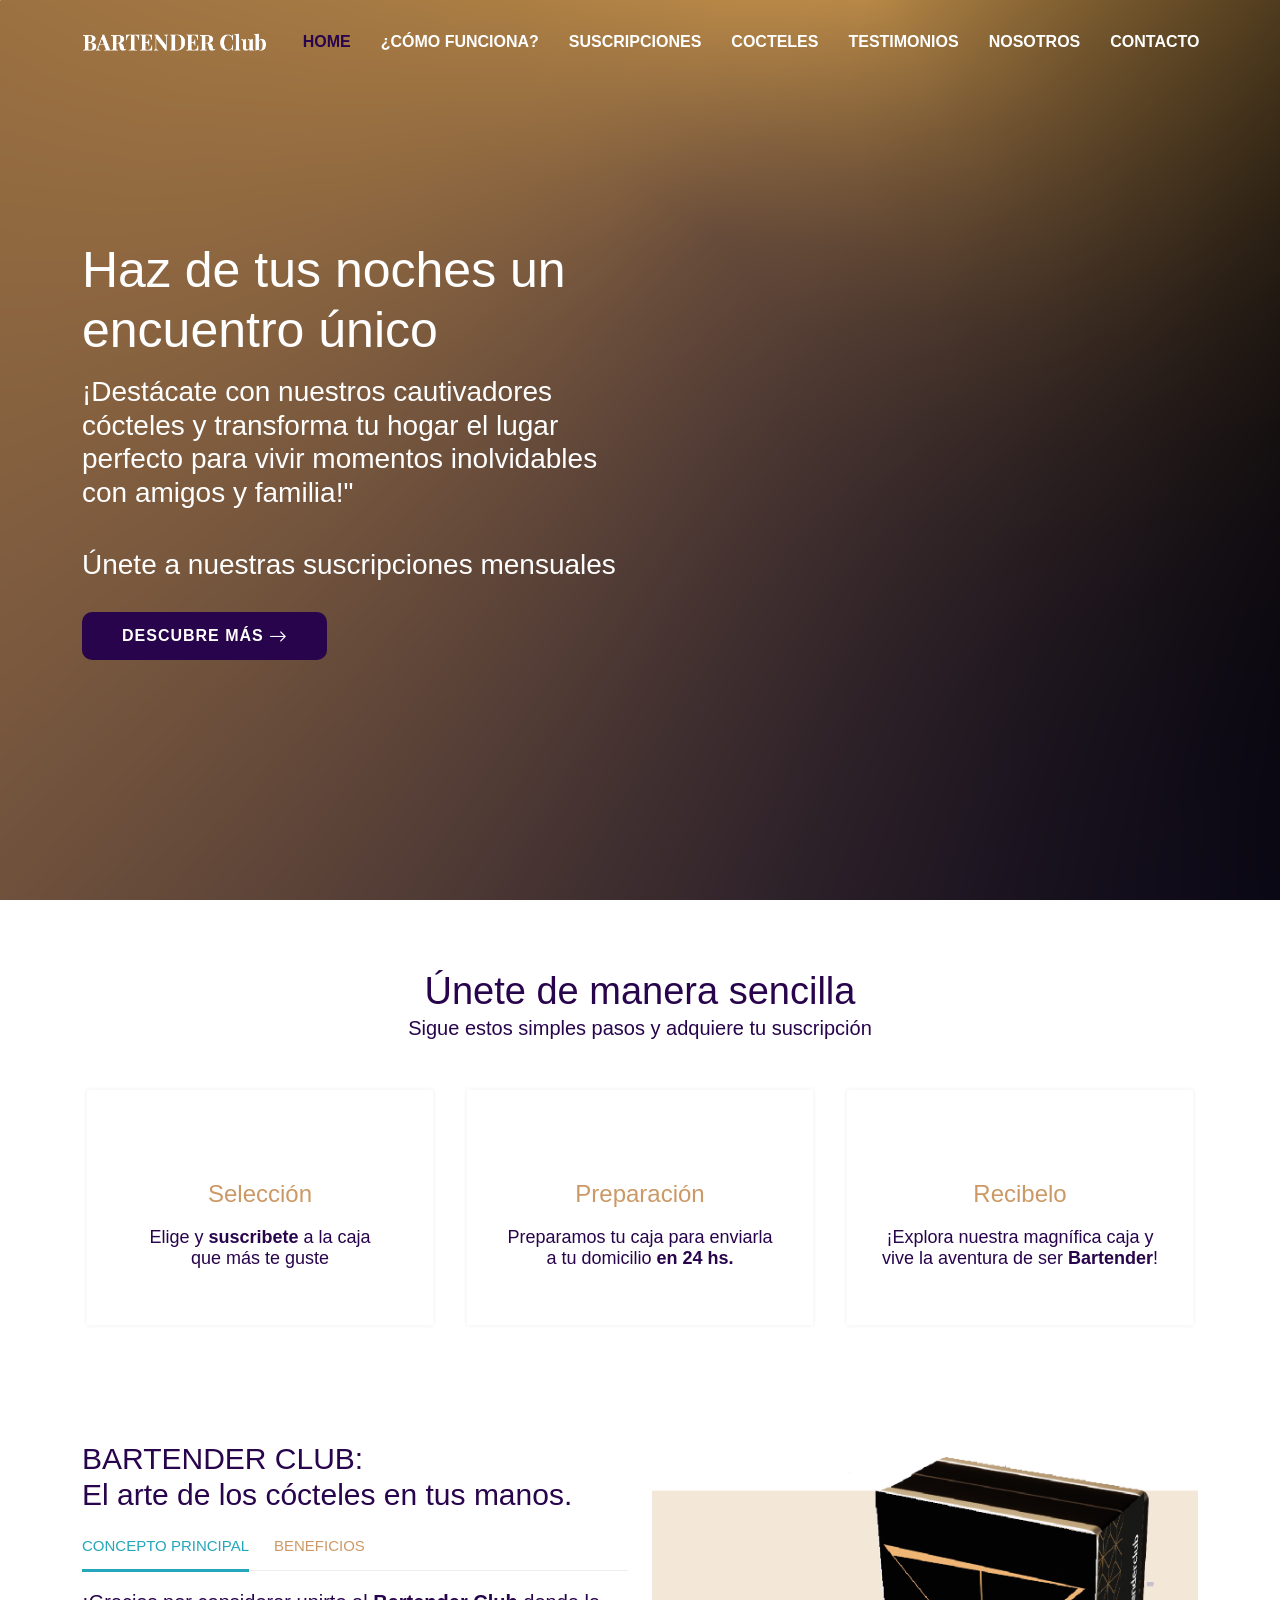
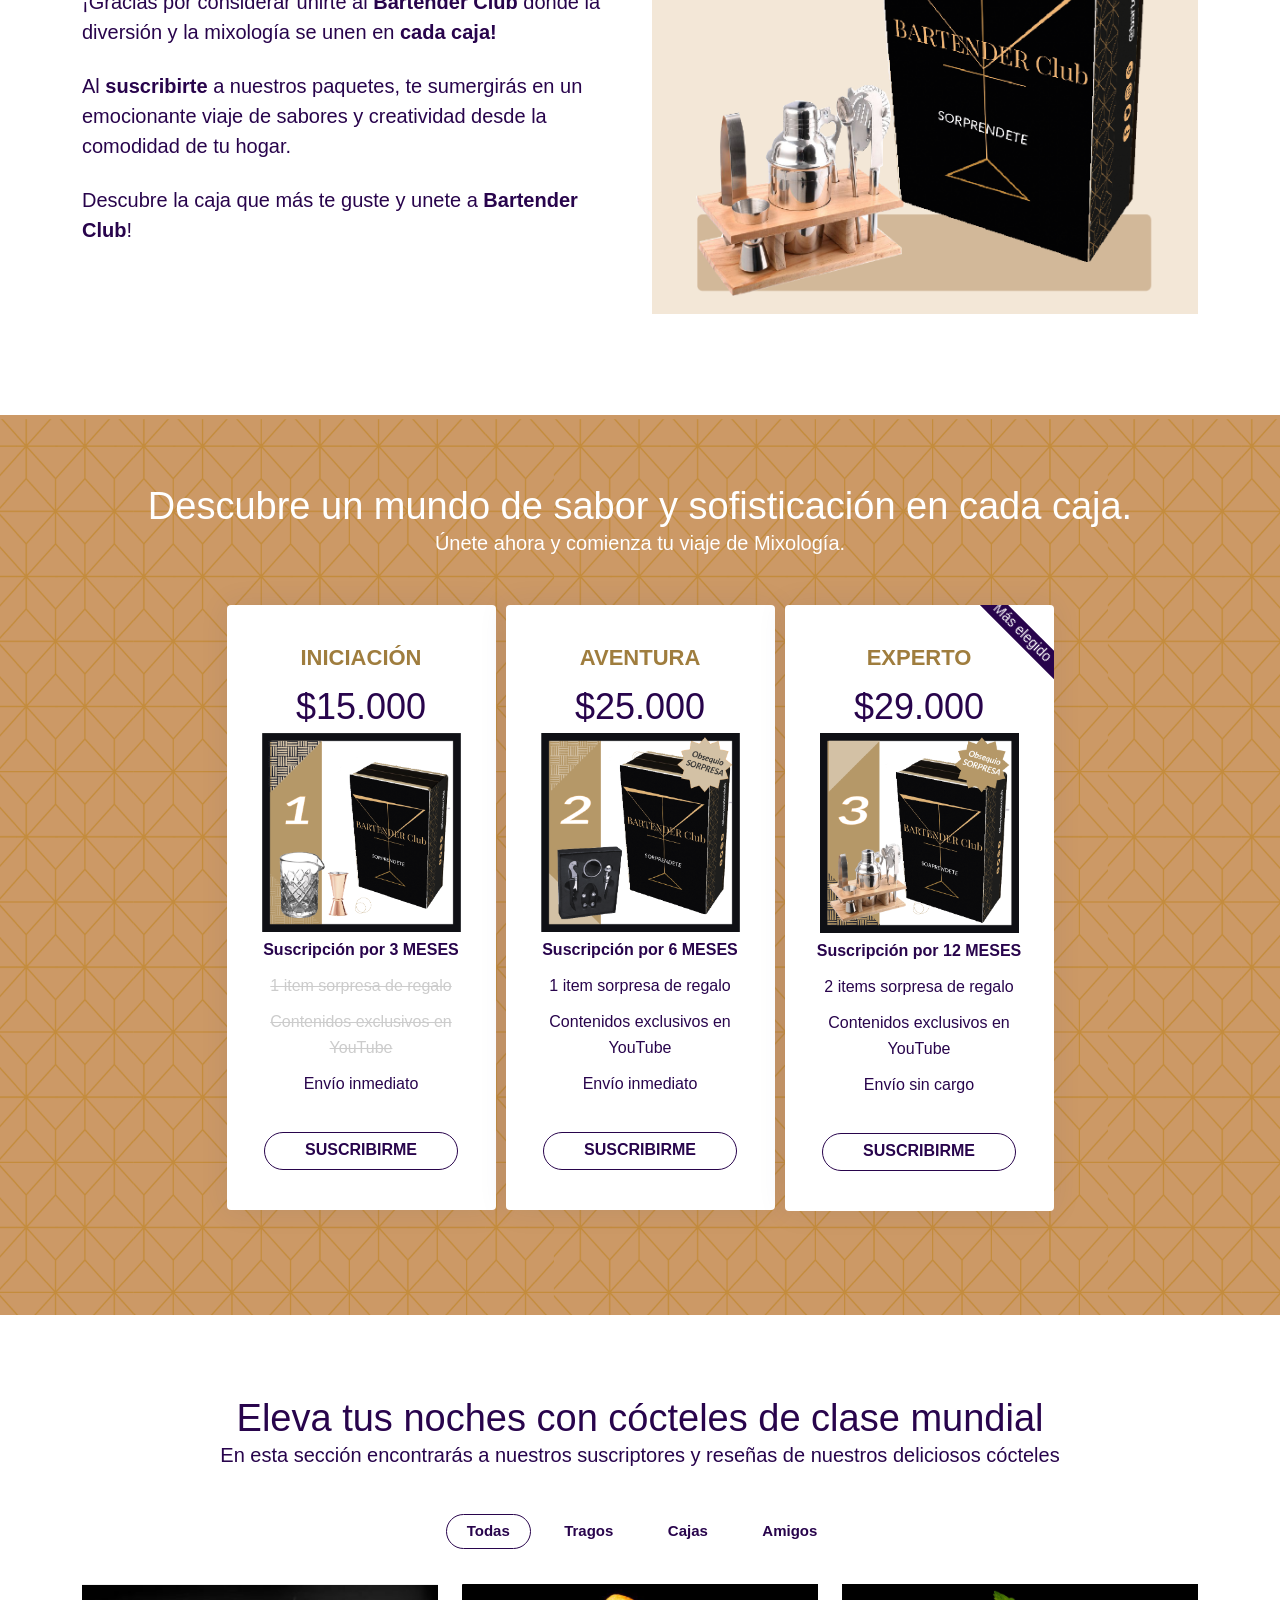
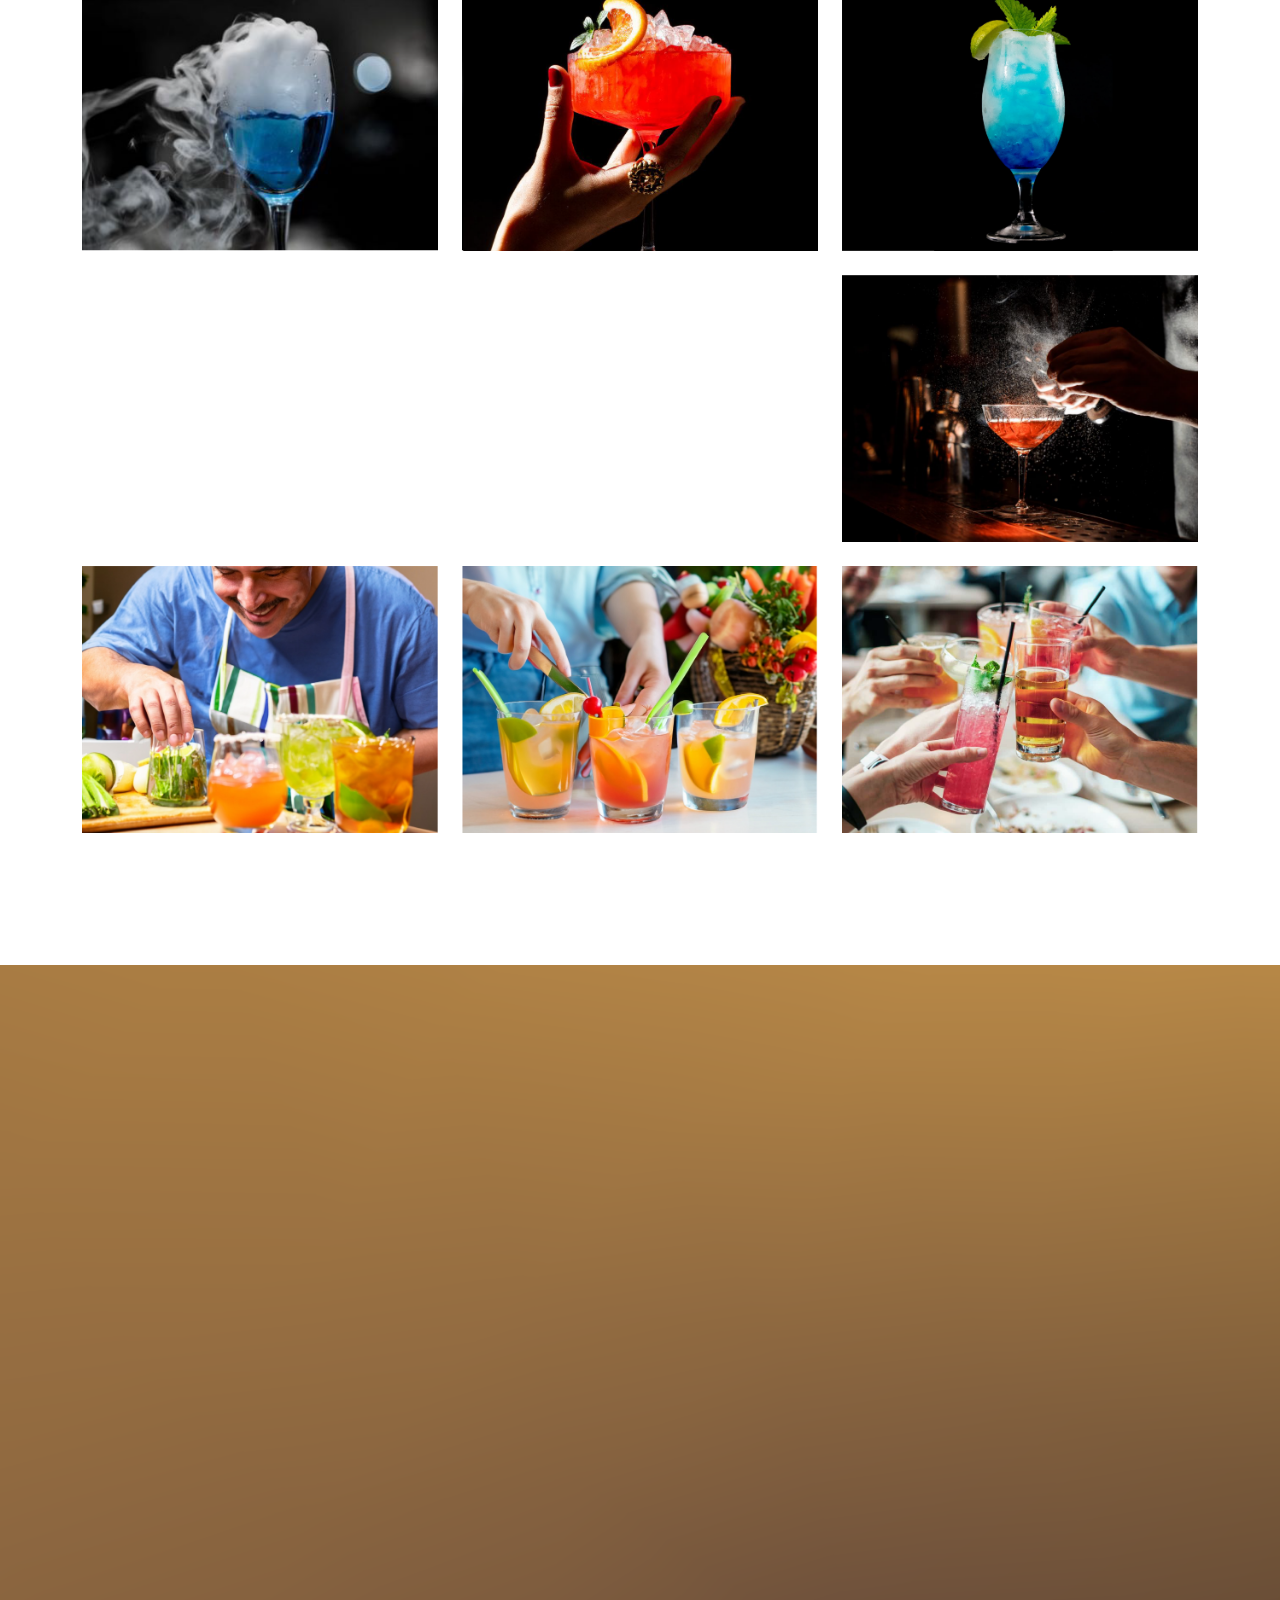
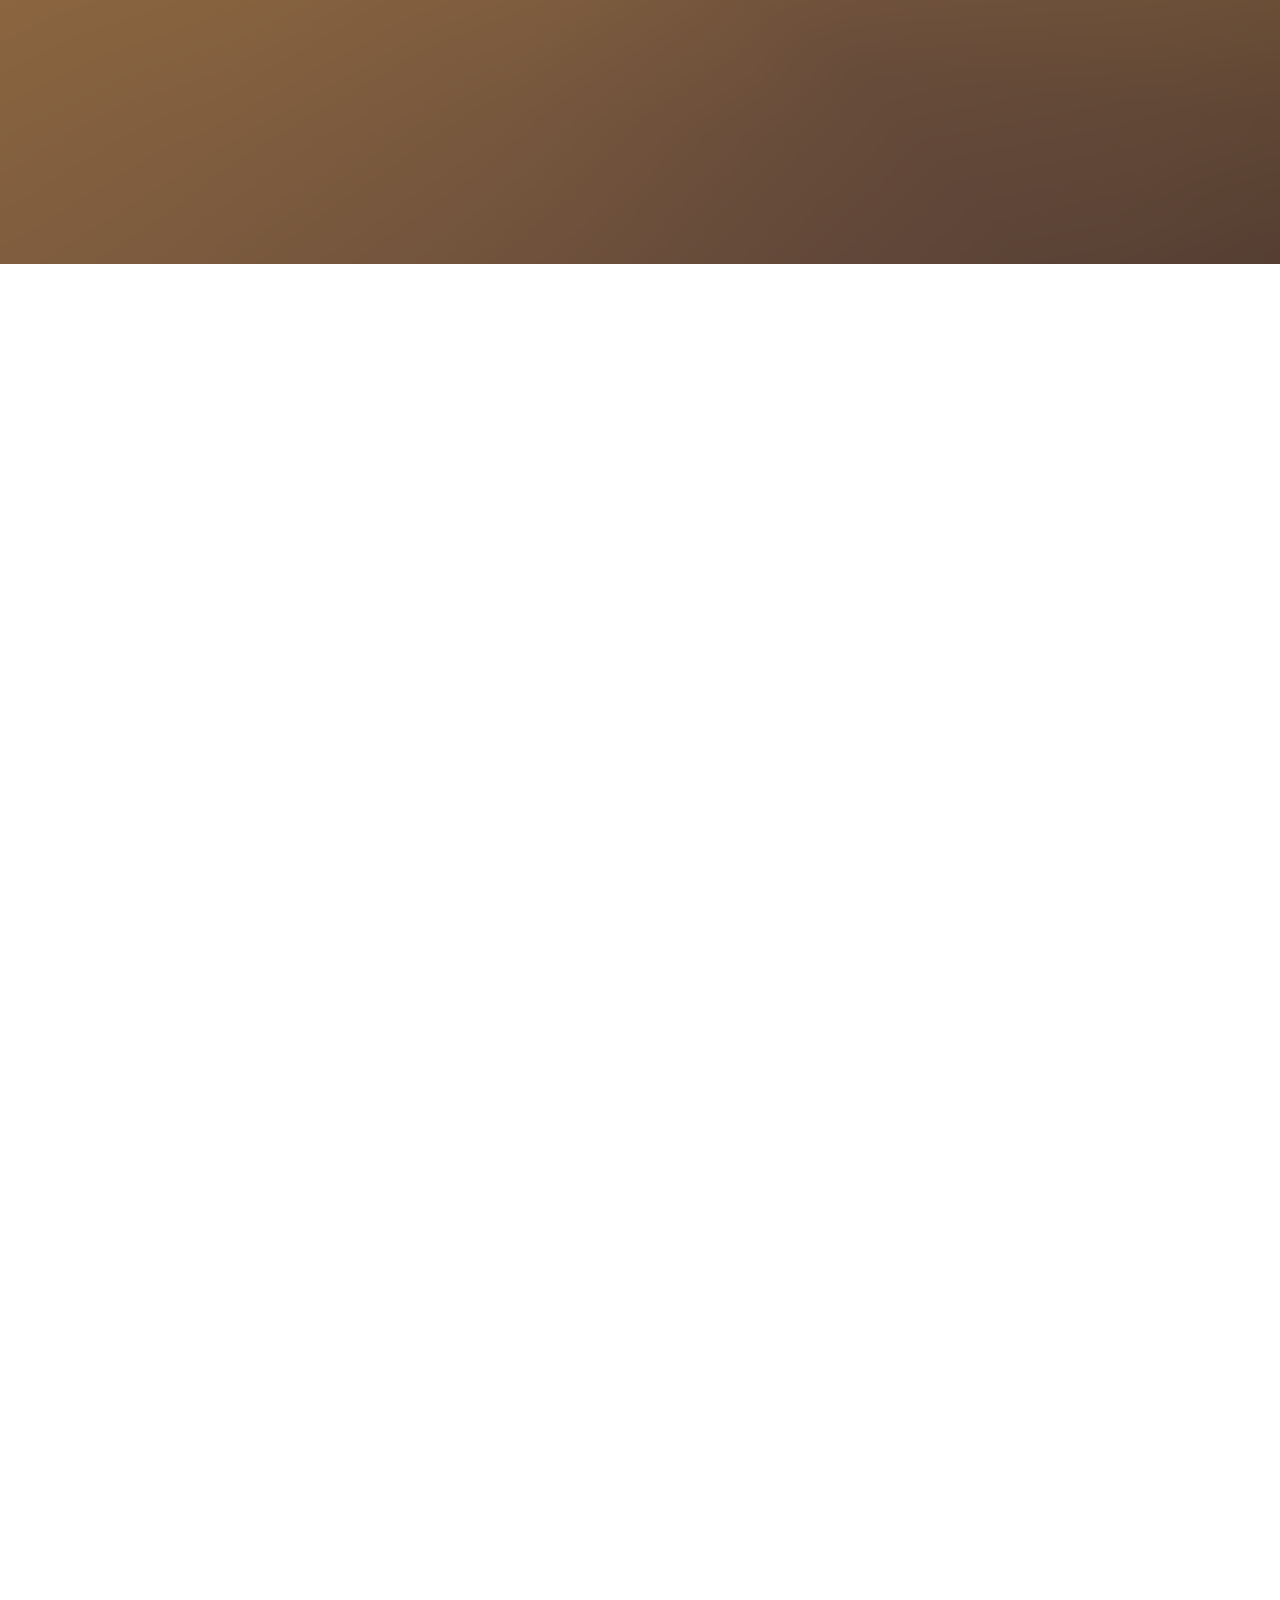
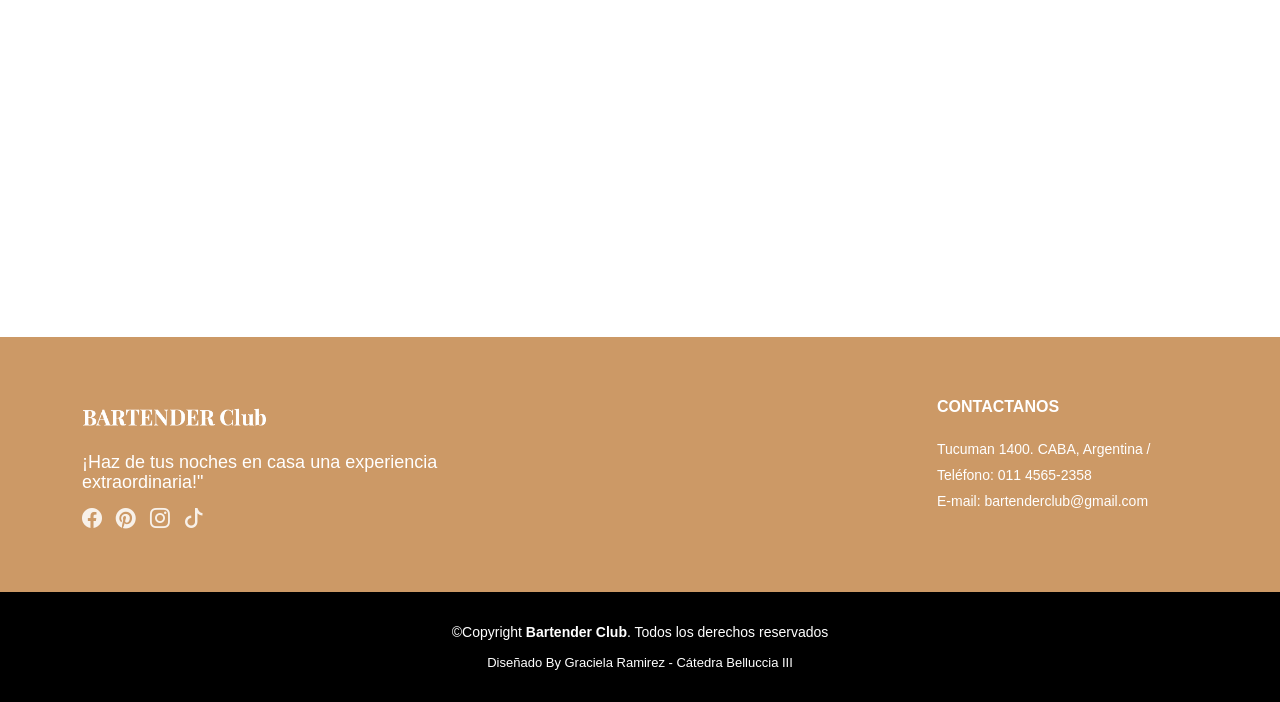
==== commit 0c34ff61: "Add files via upload" ====
--- a/index.html
+++ b/index.html
@@ -63,54 +63,10 @@
           <li><a class="nav-link scrollto active" href="#hero">HOME</a></li>
           <li><a class="nav-link scrollto" href="#values">¿CÓMO FUNCIONA?</a></li>
           <li><a href="#pricing">SUSCRIPCIONES</a></li>
+          <li><a class="nav-link scrollto" href="#portfolio">COCTELES</a></li>
           <li><a class="nav-link scrollto" href="#testimonials">TESTIMONIOS</a></li>
           <li><a class="nav-link scrollto" href="#about">NOSOTROS</a></li>
-          
-          <!--<li class="dropdown"><a href="#"><span>Drop Down</span> <i class="bi bi-chevron-down"></i></a>
-            <ul>
-              <li><a href="#">Drop Down 1</a></li>
-              <li class="dropdown"><a href="#"><span>Deep Drop Down</span> <i class="bi bi-chevron-right"></i></a>
-                <ul>
-                  <li><a href="#">Deep Drop Down 1</a></li>
-                  <li><a href="#">Deep Drop Down 2</a></li>
-                  <li><a href="#">Deep Drop Down 3</a></li>
-                  <li><a href="#">Deep Drop Down 4</a></li>
-                  <li><a href="#">Deep Drop Down 5</a></li>
-                </ul>
-              </li>
-              <li><a href="#">Drop Down 2</a></li>
-              <li><a href="#">Drop Down 3</a></li>
-              <li><a href="#">Drop Down 4</a></li>
-            </ul>
-          </li>
-
-          <li class="dropdown megamenu"><a href="#"><span>Mega Menu</span> <i class="bi bi-chevron-down"></i></a>
-            <ul>
-              <li>
-                <a href="#">Column 1 link 1</a>
-                <a href="#">Column 1 link 2</a>
-                <a href="#">Column 1 link 3</a>
-              </li>
-              <li>
-                <a href="#">Column 2 link 1</a>
-                <a href="#">Column 2 link 2</a>
-                <a href="#">Column 3 link 3</a>
-              </li>
-              <li>
-                <a href="#">Column 3 link 1</a>
-                <a href="#">Column 3 link 2</a>
-                <a href="#">Column 3 link 3</a>
-              </li>
-              <li>
-                <a href="#">Column 4 link 1</a>
-                <a href="#">Column 4 link 2</a>
-                <a href="#">Column 4 link 3</a>
-              </li>
-            </ul>
-          </li>
--->
           <li><a class="nav-link scrollto" href="#contact">CONTACTO</a></li>
-          <!-- <li><a class="getstarted scrollto" href="#about">Get Started</a></li>-->
         </ul>
         <i class="bi bi-list mobile-nav-toggle"></i>
       </nav><!-- .navbar -->
@@ -124,9 +80,9 @@
     <div class="container">
       <div class="row">
         <div class="col-lg-6 d-flex flex-column justify-content-center">
-          <h1 data-aos="fade-up" class="titulo-hero">Haz de tus noches un encuentro mágico</h1>
-          <h2 data-aos="fade-up" class= "segundo" data-aos-delay="400">¡Sé el Anfitrión Soñado!"</h2> <br/>
-           <h3 data-aos="fade-up" class= "segundo" data-aos-delay="400">Suscribite a un box de lujo</h3>
+          <h1 data-aos="fade-up" class="titulo-hero">Haz de tus noches un encuentro único</h1>
+          <h2 data-aos="fade-up" class= "segundo" data-aos-delay="400">¡Destácate con nuestros cautivadores cócteles y transforma tu hogar el lugar perfecto para vivir momentos inolvidables con amigos y familia!"</h2> <br/>
+           <h2 data-aos="fade-up" class= "segundo" data-aos-delay="400">Únete a nuestras suscripciones mensuales</h2>
           <div data-aos="fade-up" data-aos-delay="600">
             <div class="text-center text-lg-start">
               <a href="blog.html" class="btn-get-started scrollto d-inline-flex align-items-center justify-content-center align-self-center">
@@ -136,9 +92,9 @@
             </div>
           </div>
         </div>
-        <div class="col-lg-6 hero-img" data-aos="zoom-out" data-aos-delay="200">
+        <!--<div class="col-lg-6 hero-img" data-aos="zoom-out" data-aos-delay="200">
           <img src="assets/img/hero-img.png" class="img-fluid" alt="">
-        </div>
+        </div>-->
       </div>
     </div>
 
@@ -162,26 +118,26 @@
 
           <div class="col-lg-4" data-aos="fade-up" data-aos-delay="200">
             <div class="box">
-              <img src="assets/img/suscripcion2.svg" class="img-fluid" alt="">
+              <img src="assets/img/1seleccion.png" class="img-fluid" alt="">
               <h3>Selección</h3>
-              <p>Seleccioná y elegí la caja que <br/> más te guste</p>
+              <p>Elige y <strong> suscribete</strong> a la caja <br/>que más te guste</p>
             </div>
           </div>
 
           <div class="col-lg-4 mt-4 mt-lg-0" data-aos="fade-up" data-aos-delay="400">
             <div class="box">
-              <img src="assets/img/envio1.svg" class="img-fluid" alt="">
+              <img src="assets/img/2prepara.png" class="img-fluid" alt="">
               <h3>Preparación</h3>
-              <p>Preparamos tu caja para enviarlo a tu domicilio</p>
+              <p>Preparamos tu caja para enviarla <br/>a tu domicilio <strong> en 24 hs.</strong></p>
           
             </div>
           </div>
 
           <div class="col-lg-4 mt-4 mt-lg-0" data-aos="fade-up" data-aos-delay="600">
             <div class="box">
-              <img src="assets/img/regalo1.svg" class="img-fluid" alt="">
-              <h3>Recibilo</h3>
-              <p>¡Descubre nuestro magnífica caja!</p>
+              <img src="assets/img/3recibe.png" class="img-fluid" alt="">
+              <h3>Recibelo</h3>
+              <p>¡Explora nuestra magnífica caja y vive la aventura de ser <strong> Bartender</strong>!</p>
             </div>
           </div>
 
@@ -260,7 +216,7 @@
     <!-- Feature Tabs -->
     <div class="row feture-tabs" data-aos="fade-up">
       <div class="col-lg-6">
-        <div class="otro"><h3>Bartender Club: Tu Pasaporte al cóctel de lujo en casa.</h3></div>
+        <div class="otro"><h3>BARTENDER CLUB: <br/>El arte de los cócteles en tus manos.</h3></div>
 
         <!-- Tabs -->
         <ul class="nav nav-pills mb-3">
@@ -291,7 +247,7 @@
              <!-- <i class="bi bi-check2"></i>-->
              <!-- <h4>Repudiandae rerum velit modi et officia quasi facilis</h4>-->
             </div>    
-                <p>Descubre la caja que más te guste y unite a <strong>Bartender Club</strong>!</p>
+                <p>Descubre la caja que más te guste y unete a <strong>Bartender Club</strong>!</p>
             <div class="d-flex align-items-center mb-2">
              <!-- <i class="bi bi-check2"></i>-->
               <!-- <h4>Incidunt non veritatis illum ea ut nisi</h4>-->
@@ -308,25 +264,12 @@
             <p>Nuestra prioridad es ofrecerte la mejor calidad en cada experiencia. Por eso, seleccionamos cuidadosamente ingredientes frescos y de primera marca para cada caja que preparamos. </p>
             <div class="d-flex align-items-center mb-2">
               <i class="bi bi-check2"></i>
-              <h4>Recetas Exclusivas y Diversión Garantizada.</h4>
+              <h4>Recetas exclusivas y diversión garantizada.</h4>
             </div>
             <p>Nuestras recetas exclusivas garantizan que cada cóctel sea una experiencia única. La diversión está asegurada en cada preparación.</p>
           </div><!-- End Tab 2 Content -->
 
-          <div class="tab-pane fade show" id="tab3">
-            <p>Consequuntur inventore voluptates consequatur aut vel et. Eos doloribus expedita. Sapiente atque consequatur minima nihil quae aspernatur quo suscipit voluptatem.</p>
-            <div class="d-flex align-items-center mb-2">
-              <i class="bi bi-check2"></i>
-              <h4>Repudiandae rerum velit modi et officia quasi facilis</h4>
-            </div>
-            <p>Laborum omnis voluptates voluptas qui sit aliquam blanditiis. Sapiente minima commodi dolorum non eveniet magni quaerat nemo et.</p>
-            <div class="d-flex align-items-center mb-2">
-              <i class="bi bi-check2"></i>
-              <h4>Incidunt non veritatis illum ea ut nisi</h4>
-            </div>
-            <p>Non quod totam minus repellendus autem sint velit. Rerum debitis facere soluta tenetur. Iure molestiae assumenda sunt qui inventore eligendi voluptates nisi at. Dolorem quo tempora. Quia et perferendis.</p>
-          </div><!-- End Tab 3 Content -->
-
+          
         </div>
 
       </div>
@@ -583,7 +526,7 @@
               <div class="price"></sup> $15.000</div>
               <img src="assets/img/pricing-business.png" class="img-fluid" alt="">
               <ul>
-                 <!--<li>5 PRENDAS</li>-->
+                 <!--<li>3 m</li>-->
                 <li><strong>Suscripción por 3 MESES</strong></li>
                 <li class="na">1 item sorpresa de regalo</li>
                 <li class="na">Contenidos exclusivos en YouTube </li>
@@ -601,7 +544,7 @@
               <div class="price"></sup> $25.000</div>
               <img src="assets/img/pricing-ultimate.png" class="img-fluid" alt="">
               <ul>
-                <!--<li>8 PRENDAS</li>-->
+                <!--<li>6 m</li>-->
                 <li><strong>Suscripción por 6 MESES</strong></li>
                 <li> 1 item sorpresa de regalo</li>
                 <li>Contenidos exclusivos en YouTube</li>
@@ -619,7 +562,7 @@
               <div class="price"></sup> $29.000</div>
               <img src="assets/img/pricing-starter.png" class="img-fluid" alt="">
               <ul>
-                <!--<li>12 PRENDAS</li>-->
+                <!--<li>12 m</li>-->
                 <li><strong>Suscripción por 12 MESES</strong></li>
                 <li>2 items sorpresa de regalo</li>
                 <li>Contenidos exclusivos en YouTube</li>
@@ -755,7 +698,7 @@
 
         <header class="section-header">
           <!--<h2>Portfolio</h2>-->
-          <p>Eleva tus Noches con Cócteles de Clase Mundial</p>
+          <p>Eleva tus noches con cócteles de clase mundial</p>
           <h4>
             En esta sección encontrarás a nuestros suscriptores y reseñas de nuestros deliciosos cócteles
           </h4>
